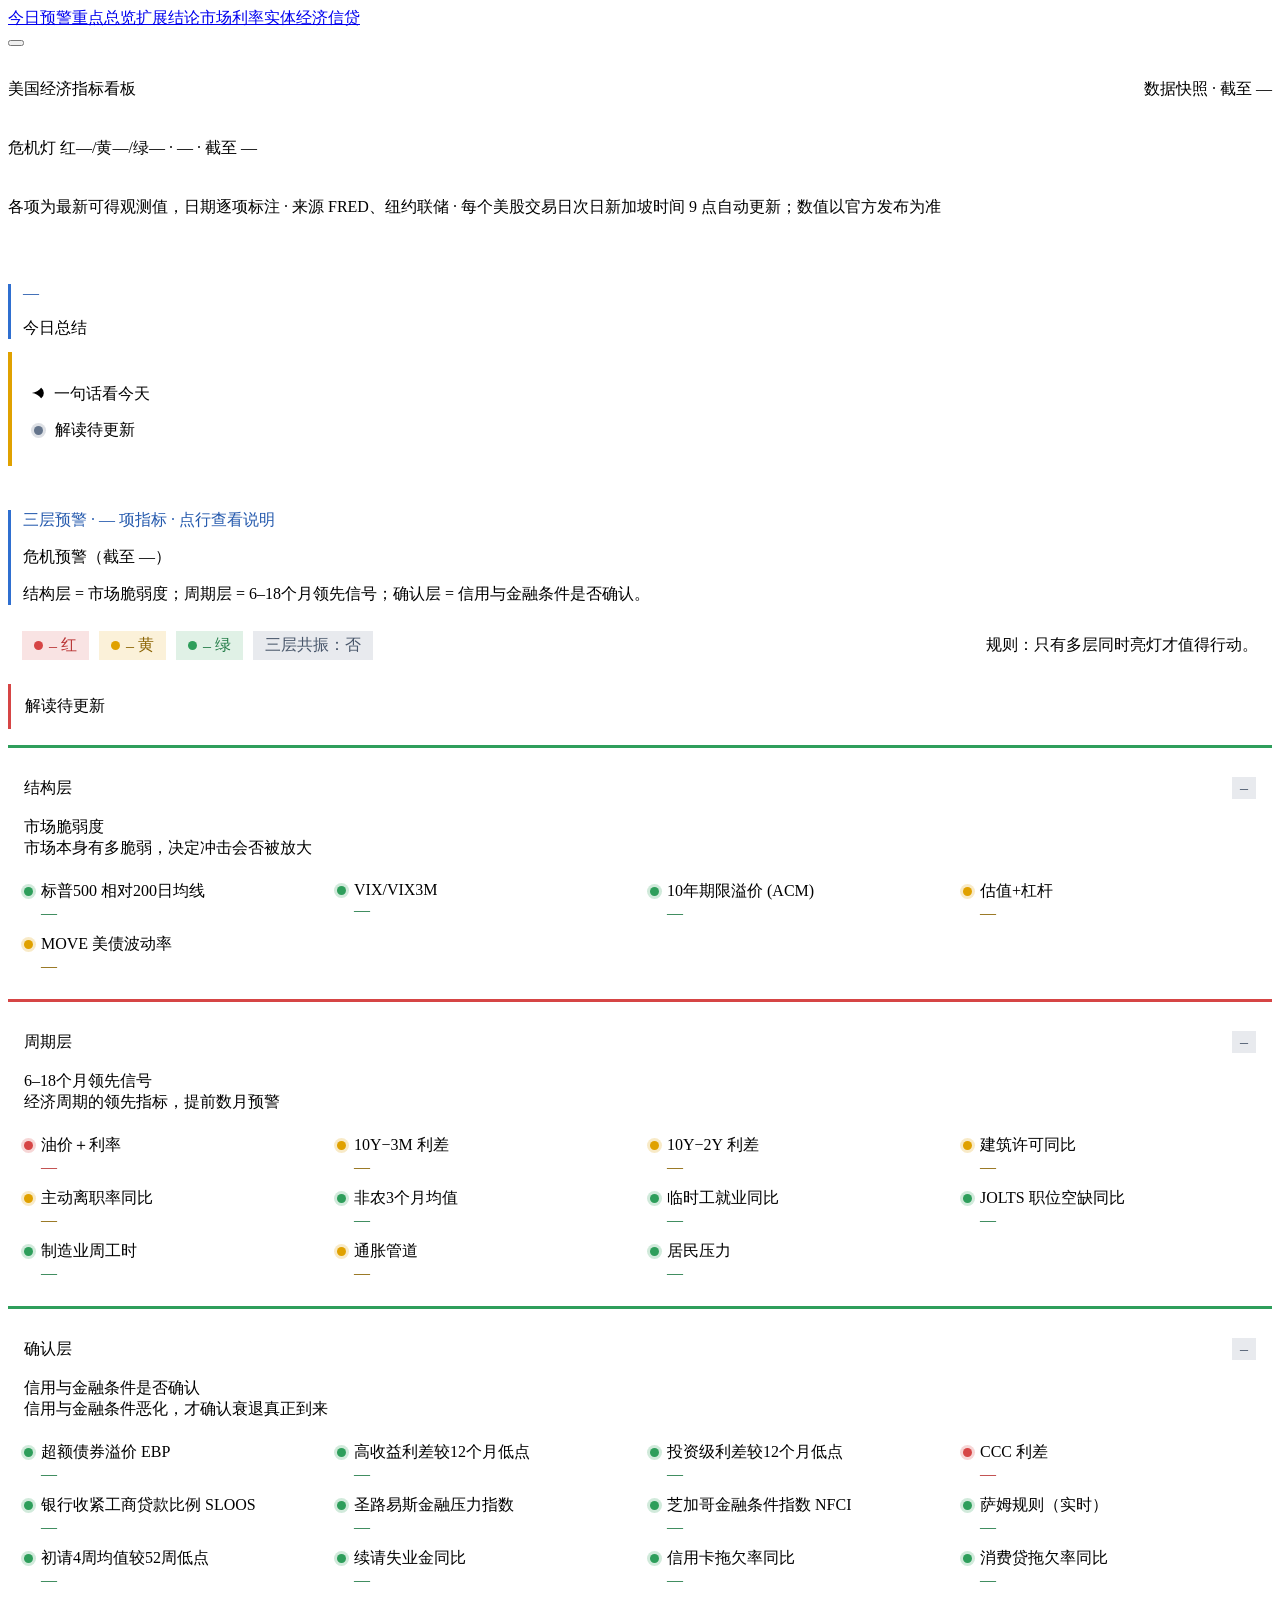
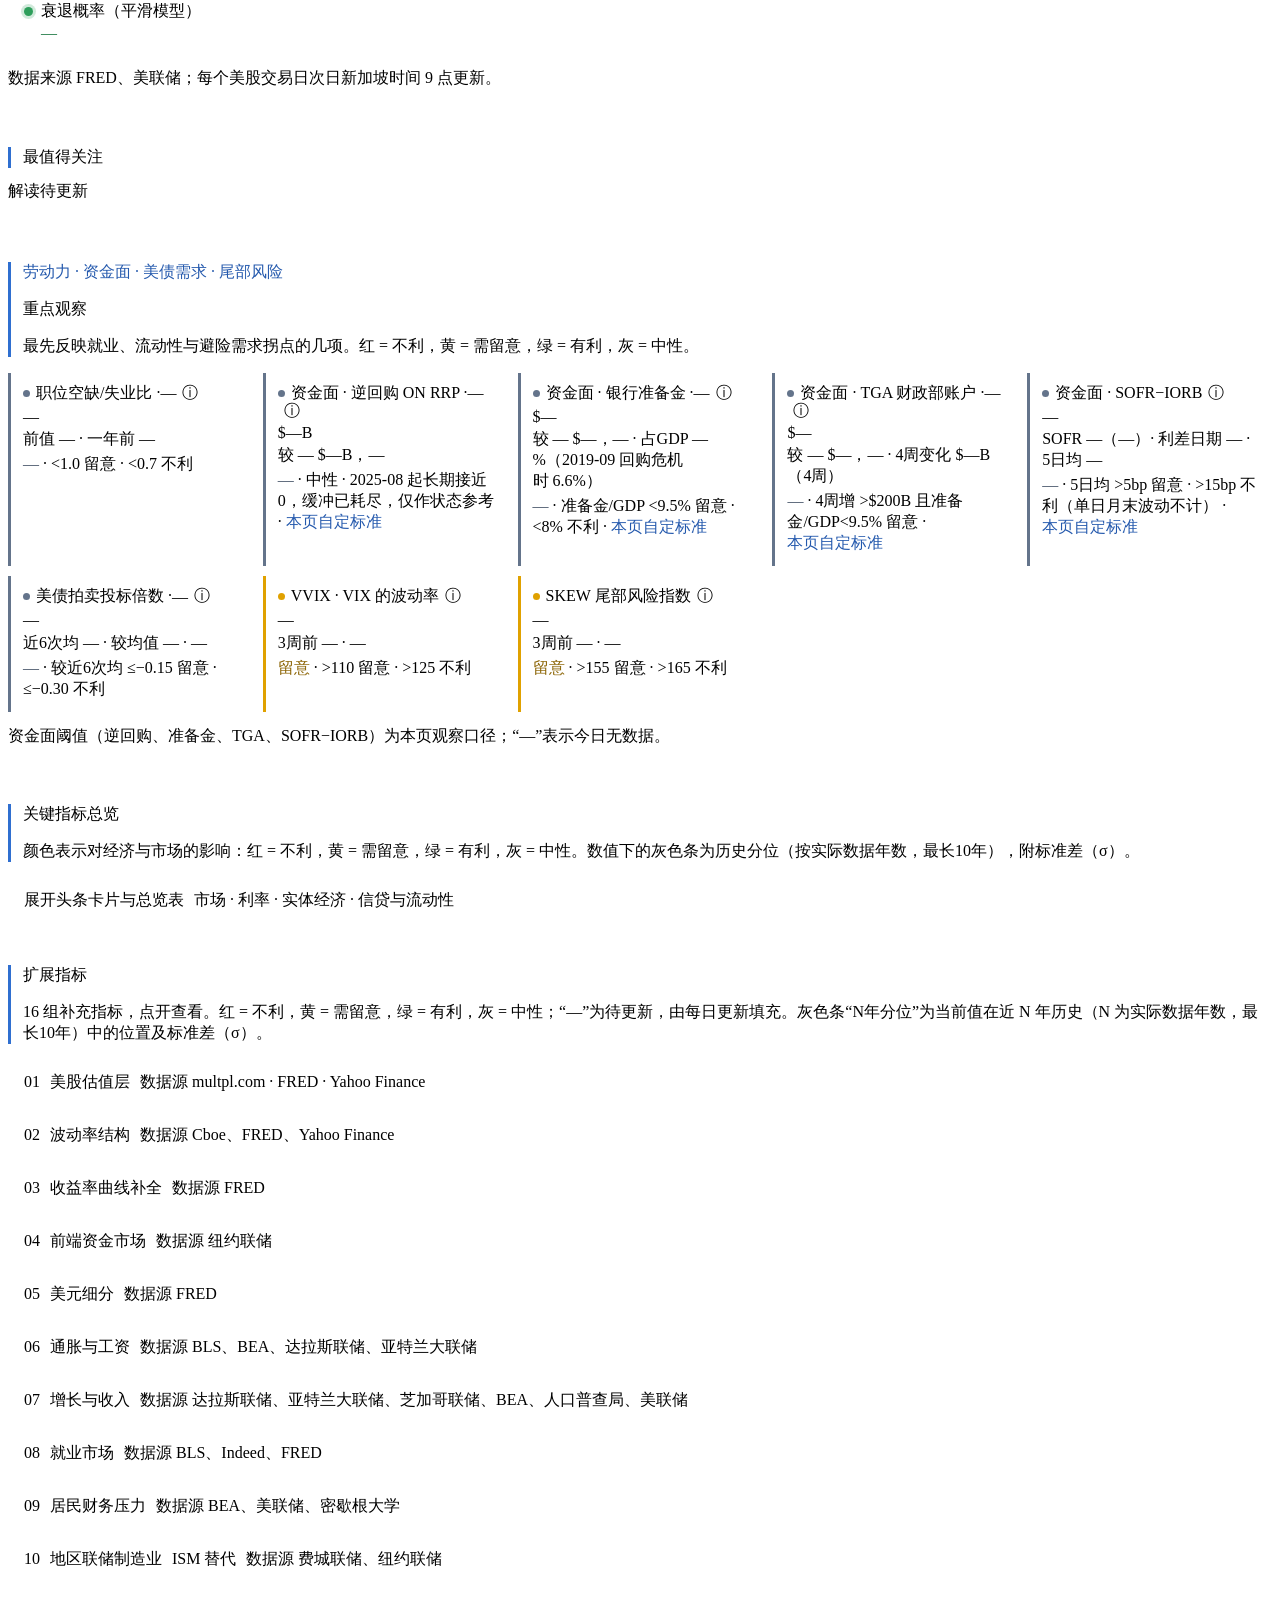
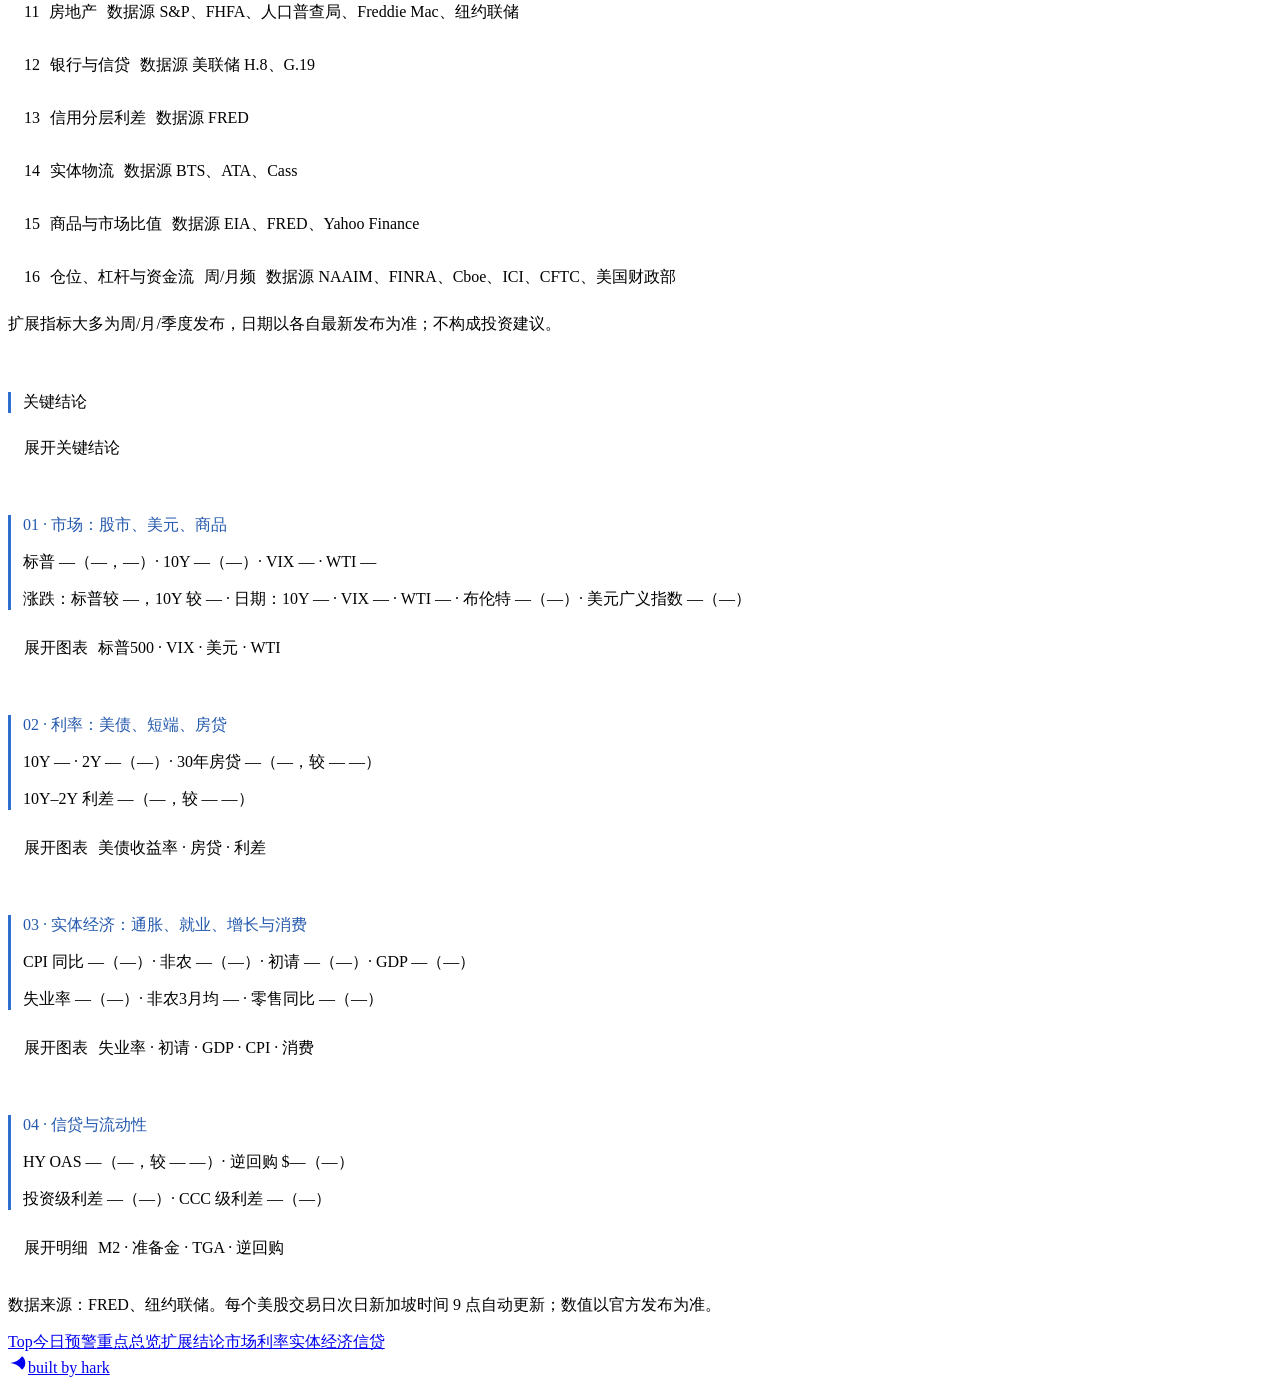
==== index.html @ 4f8a6e64 "publish dashboard" ====
<!doctype html>
<html lang="zh-Hans">
  <head>
    <meta charset="utf-8" />
    <meta name="viewport" content="width=device-width, initial-scale=1" />
    <title>美国经济指标看板</title>
    <link rel="preconnect" href="https://fonts.googleapis.com" />
    <link rel="preconnect" href="https://fonts.gstatic.com" crossorigin />
    <link
      rel="stylesheet"
      href="https://fonts.googleapis.com/css2?family=Geist:wght@400;500;600&family=Geist+Mono:wght@400&display=swap"
    />
    <link rel="stylesheet" href="hark.css" />
    <link rel="stylesheet" href="hark-charts.css" />
    <link rel="preconnect" href="https://cdn.jsdelivr.net" crossorigin />
    <style>
      /* Dense monitor layout: tighter rhythm for this page only */
      .x-dense { gap: 8px; }
      .x-dense .section { padding-block: 20px 8px; scroll-margin-top: calc(env(safe-area-inset-top, 0px) + 80px); }
      .x-dense .section > * + * { margin-top: 14px; }
      .x-dense .section > .head + * { margin-top: 0; }
      .x-dense .head { margin-bottom: 12px; gap: 4px 24px; }
      .x-dense .head h2 { font: var(--type-heading); }
      .x-dense .head__sub { font-size: var(--size-small); }
      .x-dense th, .x-dense td { padding: 7px 10px; }
      .x-dense th:first-child, .x-dense td:first-child { padding-left: 0; }
      .x-dense th:last-child, .x-dense td:last-child { padding-right: 0; }
      .x-dense thead th { padding-top: 0; padding-bottom: 6px; }
      .x-dense .chart { margin-bottom: 0; padding: 12px 14px 8px; border-radius: var(--r-s); }
      .x-dense .chart__cap { margin-bottom: 6px; }
      .x-dense .breakdown .row { padding-block: 8px; }

      .x-titlebar { display: grid; grid-template-columns: minmax(0, 1fr) auto; gap: 6px 24px; align-items: baseline; padding: 16px 0 14px; border-bottom: 1px solid var(--stroke-primary); }
      .x-titlebar h1 { font: var(--type-title); }
      .x-titlebar__asof { font: var(--type-tag); color: var(--text-secondary); white-space: nowrap; font-variant-numeric: tabular-nums; }
      .x-titlebar__sum { grid-column: 1 / -1; font: var(--type-small); color: var(--text-primary); }
      .x-titlebar__meta { grid-column: 1 / -1; font: var(--type-caption); color: var(--text-secondary); }
      @media (max-width: 600px) { .x-titlebar { grid-template-columns: 1fr; } }

      tr.x-group > th { padding-top: 14px; font: var(--type-tag); color: var(--text-secondary); border-bottom-color: var(--stroke-primary); }
      /* Semantic status colors: fill for dots/bars/lines, ink for text (AA contrast) */
      :root {
        --x-red: light-dark(#d64545, #ef5b5b);
        --x-red-ink: light-dark(#b93434, #ff8f8f);
        --x-amber: light-dark(#e0a100, #f0b429);
        --x-amber-ink: light-dark(#8a6200, #f5c95a);
        --x-green: light-dark(#2e9e5b, #3dbe72);
        --x-green-ink: light-dark(#1f7a45, #6bd696);
        --x-slate: light-dark(#64748b, #94a3b8);
        --x-slate-ink: light-dark(#475569, #b4bfcd);
        --x-blue: light-dark(#2f6fd0, #6e9ff0);
        --x-blue-ink: light-dark(#2459ad, #8fb5f5);
      }
      .x-r { --c: var(--x-red); --ci: var(--x-red-ink); }
      .x-a { --c: var(--x-amber); --ci: var(--x-amber-ink); }
      .x-g { --c: var(--x-green); --ci: var(--x-green-ink); }
      .x-n { --c: var(--x-slate); --ci: var(--x-slate-ink); }
      .x-b { --c: var(--x-blue); --ci: var(--x-blue-ink); }

      .x-dot { display: inline-block; flex: none; width: 9px; height: 9px; border-radius: 50%; background: var(--c); box-shadow: 0 0 0 3px color-mix(in srgb, var(--c) 22%, transparent); vertical-align: 0.1em; margin-right: 9px; }
      .x-arr { font-size: var(--size-caption); color: var(--ci); }
      td.x-chg { color: var(--ci); }
      .x-chip { display: inline-flex; align-items: center; gap: 4px; justify-self: start; padding: 2px 8px; border-radius: var(--r-pill); font: var(--type-caption); font-weight: var(--weight-medium); font-variant-numeric: tabular-nums; color: var(--ci); background: color-mix(in srgb, var(--c) 15%, transparent); white-space: nowrap; }

      /* Section markers */
      .x-dense .section > .head { border-left: 3px solid var(--x-blue); padding-left: 12px; }
      .x-dense .head__eyebrow { color: var(--x-blue-ink); font-weight: var(--weight-medium); }

      /* Headline tiles + 重点观察 cards */
      .x-tiles { display: grid; grid-template-columns: repeat(auto-fill, minmax(min(100%, 168px), 1fr)); gap: 8px; padding-top: 6px; }
      .x-focus { grid-template-columns: repeat(auto-fill, minmax(min(100%, 228px), 1fr)); gap: 10px; padding-top: 0; }
      .x-tile { display: grid; align-content: start; gap: 4px; padding: 10px 12px 12px; border-radius: var(--r-s); border-left: 3px solid var(--c); background: color-mix(in srgb, var(--c) 9%, var(--fill-primary-on)); }
      .x-tile__label { display: flex; flex-wrap: wrap; align-items: center; font: var(--type-tag); color: var(--text-secondary); }
      .x-tile__label .x-tip { flex-basis: 100%; }
      .x-tile__st { font: var(--type-caption); color: var(--text-secondary); }
      .x-tile__st [data-lbl] { color: var(--ci); font-weight: var(--weight-bold); }
      .x-tile__label .x-dot { width: 7px; height: 7px; margin-right: 6px; box-shadow: none; }
      .x-tile__fig { font: var(--type-figure); font-weight: var(--weight-bold); font-variant-numeric: tabular-nums; color: var(--text-primary); line-height: 1.1; }

      /* Severity cards */
      .cards > div.x-sev { border-left: 4px solid var(--c); background: color-mix(in srgb, var(--c) 8%, var(--fill-tertiary)); }
      .x-sev .quote { font: var(--type-figure); font-weight: var(--weight-bold); color: var(--ci); font-variant-numeric: tabular-nums; }
      .x-sev .quote .pill { vertical-align: middle; }
      .x-sev h3 { display: flex; align-items: center; }

      /* Crisis warning */
      .x-strip { display: flex; flex-wrap: wrap; align-items: center; gap: 8px 10px; padding: 10px 14px; border-radius: var(--r-s); background: var(--fill-tertiary); font: var(--type-label); font-variant-numeric: tabular-nums; }
      .x-strip .x-chip { font: var(--type-label); font-weight: var(--weight-bold); padding: 4px 12px; }
      .x-strip .x-chip .x-dot { margin-right: 2px; box-shadow: none; }
      .x-strip__rule { margin-left: auto; color: var(--text-secondary); font: var(--type-small); }
      .x-reading { padding: 12px 14px; border-left: 3px solid var(--x-red); background: color-mix(in srgb, var(--x-red) 7%, var(--fill-primary-on)); border-radius: 0 var(--r-s) var(--r-s) 0; font: var(--type-body); }
      /* Layers stack full width; lights inside each layer flow in an auto-fill grid */
      .x-layers { display: grid; grid-template-columns: minmax(0, 1fr); gap: 12px; align-items: start; }
      .x-layers .x-ind { display: grid; grid-template-columns: repeat(auto-fill, minmax(min(100%, 240px), 1fr)); column-gap: 20px; align-items: start; }
      /* Grey tag: analysis text written for an older snapshot */
      .x-sum li > .x-dot { margin: 0 2px 0 4px; }
      .x-atag { margin-top: 6px; }
      .x-atag[hidden] { display: none; }
      .x-atag .x-chip { font-weight: var(--weight-regular); }
      /* A section head whose content is one fold toggles that fold */
      .x-foldhead { cursor: pointer; }
      .x-layer { padding: 14px 16px 6px; border-radius: var(--r-m); background: var(--fill-tertiary); border-top: 3px solid var(--c); }
      .x-layer__head { display: flex; flex-wrap: wrap; align-items: baseline; justify-content: space-between; gap: 4px 10px; }
      .x-layer__head h3 { font: var(--type-heading); }
      .x-layer__desc { margin-top: 2px; font: var(--type-small); color: var(--text-secondary); }
      .x-ind { list-style: none; margin: 10px 0 0; padding: 0; }
      /* Compact light rows: tap a row (or ⓘ) to show its explanation and rule */
      /* Two rows: dot + full name (+ ⓘ) on row 1, the value on row 2; never squeezes the name */
      .x-ind li { display: grid; grid-template-columns: auto minmax(0, 1fr) auto; gap: 2px 8px; padding: 6px 0; border-top: 1px solid var(--stroke-secondary); align-items: center; cursor: pointer; }
      .x-ind .x-dot { margin-right: 0; grid-row: 1; grid-column: 1; }
      .x-ind__name { grid-row: 1; grid-column: 2; min-width: 0; white-space: nowrap; overflow: hidden; text-overflow: ellipsis; font: var(--type-small); font-weight: var(--weight-medium); }
      .x-ind .x-info { grid-row: 1; grid-column: 3; }
      .x-ind__val { grid-row: 2; grid-column: 2 / -1; min-width: 0; max-width: none; text-align: left; word-break: normal; overflow-wrap: anywhere; font: var(--type-small); font-weight: var(--weight-bold); color: var(--ci); font-variant-numeric: tabular-nums; }
      .x-ind__rule { display: none; grid-column: 2 / -1; font: var(--type-caption); color: var(--text-secondary); }
      .x-ind li.is-open .x-note, .x-ind li.is-open .x-ind__rule { display: block; }
      .x-ind__meta { grid-column: 2 / -1; display: flex; flex-wrap: wrap; align-items: center; gap: 2px 8px; font: var(--type-caption); color: var(--text-secondary); font-variant-numeric: tabular-nums; }
      .x-ind__meta:empty { display: none; }
      .x-chip.x-near { --c: var(--x-amber); --ci: var(--x-amber-ink); background: none; box-shadow: inset 0 0 0 1px var(--c); padding: 0 7px; }
      .x-near-d { color: var(--x-amber-ink); font-weight: var(--weight-medium); }
      .x-bt { color: var(--text-secondary); }
      .x-chip.x-bt-un { padding: 0 7px; cursor: help; }
      .x-bt-why { display: none; flex-basis: 100%; color: var(--text-secondary); }
      .x-ind li.is-open .x-bt-why { display: block; }
      @media (max-width: 420px) { .x-ind li:not(.is-open) .x-bt { display: none; } }
      .x-stale { margin: 0 0 12px; padding: 10px 14px; border-radius: var(--r-s); border: 1px solid var(--x-amber); background: color-mix(in srgb, var(--x-amber) 18%, var(--fill-primary-on)); color: var(--text-primary); font: var(--type-small); font-weight: var(--weight-medium); }
      .x-std { color: var(--x-blue-ink); font-weight: var(--weight-medium); white-space: nowrap; }

      .x-points { list-style: none; display: grid; grid-template-columns: repeat(auto-fit, minmax(min(100%, 200px), 1fr)); border-top: 1px solid var(--stroke-secondary); }
      .x-points li { padding: 10px 14px 10px 0; border-bottom: 1px solid var(--stroke-secondary); font: var(--type-small); }
      .x-points b { display: block; font: var(--type-tag); color: var(--text-secondary); margin-bottom: 2px; }

      .x-grid { display: grid; grid-template-columns: repeat(auto-fill, minmax(min(100%, 300px), 1fr)); gap: 12px; align-items: stretch; }
      .x-grid > .breakdown { padding: 4px 0; }
      .x-spark { position: relative; height: 150px; }

      /* Plain-language notes: what it is / why it matters */
      .x-note { display: block; margin-top: 2px; font: var(--type-caption); color: var(--text-secondary); text-wrap: pretty; }
      .x-tile .x-note { margin-top: 0; }
      .x-sev h3 + .x-note { margin: -6px 0 10px; }
      .x-ind .x-note { display: none; grid-column: 2 / -1; margin-top: 0; }
      .x-layer__desc .x-note { margin-top: 0; }
      .breakdown dt .x-note { margin-top: 2px; }

      /* ⓘ toggle for the dense overview table; opens on tap or click */
      .x-info { position: relative; display: inline-grid; place-items: center; width: 24px; height: 24px; margin: -4px 0 -4px 2px; padding: 0; border: 0; border-radius: 50%; background: none; color: var(--text-secondary); font: var(--weight-medium) var(--size-meta)/1 var(--sans); cursor: pointer; vertical-align: middle; }
      .x-info::after { content: ""; position: absolute; inset: -10px; }
      .x-info:hover, .x-info[aria-expanded="true"] { color: var(--text-primary); background: var(--fill-tertiary); }
      .x-tip { display: none; max-width: 32ch; margin-top: 4px; padding: 6px 10px; border-radius: var(--r-s); background: var(--fill-tertiary); font: var(--type-caption); font-weight: var(--weight-regular); color: var(--text-primary); white-space: normal; }
      .x-info[aria-expanded="true"] + .x-tip { display: block; }

      /* 今日总结 card */
      .x-sum { padding: 16px 18px; border-radius: var(--r-m); border: 1px solid var(--stroke-secondary); border-left: 4px solid var(--x-amber); background: color-mix(in srgb, var(--x-amber) 7%, var(--fill-tertiary)); }
      .x-sum__head { display: flex; align-items: center; gap: 8px; font: var(--type-label); color: var(--text-secondary); margin-bottom: 6px; }
      .x-sum ul { list-style: none; margin: 0; padding: 0; }
      .x-sum li { display: grid; grid-template-columns: auto minmax(0, 1fr); gap: 10px; align-items: baseline; padding: 9px 0; border-top: 1px solid var(--stroke-secondary); font: var(--type-body); }
      .x-sum li:first-child { border-top: 0; }
      .x-sum li > .x-chip { padding: 2px 6px; }
      .x-sum li strong { font-weight: var(--weight-bold); }
      .x-v { font-weight: var(--weight-bold); color: var(--ci); font-variant-numeric: tabular-nums; white-space: nowrap; }
      /* Classes allowed in DASH.analysis summary html */
      .x-sum .red, .x-sum .amber, .x-sum .green { font-weight: var(--weight-bold); font-variant-numeric: tabular-nums; }
      .x-sum .red { color: var(--x-red-ink); }
      .x-sum .amber { color: var(--x-amber-ink); }
      .x-sum .green { color: var(--x-green-ink); }
      .x-sum .fineprint { margin-top: 8px; }

      /* 扩展指标: collapsible group cards */
      .x-folds { display: grid; gap: 8px; }
      .x-fold { border-radius: var(--r-m); background: var(--fill-tertiary); }
      .x-fold > summary { position: relative; display: flex; flex-wrap: wrap; align-items: baseline; gap: 2px 10px; min-height: var(--tap); padding: 12px 48px 12px 16px; cursor: pointer; list-style: none; font: var(--type-label); font-weight: var(--weight-bold); border-radius: var(--r-m); }
      .x-fold > summary::-webkit-details-marker { display: none; }
      .x-fold > summary::after { content: ""; position: absolute; right: 20px; top: 50%; width: 8px; height: 8px; border-right: 1.5px solid var(--text-secondary); border-bottom: 1.5px solid var(--text-secondary); transform: translateY(-70%) rotate(45deg); transition: transform var(--dur-quick) var(--ease-out); }
      .x-fold[open] > summary::after { transform: translateY(-25%) rotate(-135deg); }
      .x-fold > summary:focus-visible { outline: 2px solid var(--text-primary); outline-offset: 2px; }
      .x-fold__num { color: var(--text-secondary); font-weight: var(--weight-medium); font-variant-numeric: tabular-nums; }
      .x-fold__src { font: var(--type-caption); color: var(--text-secondary); }
      .x-fold__body { padding: 0 16px 10px; }
      .x-fold .table-wrap { margin: 0; }

      /* 10-year percentile: neutral grey bar (0–100) with a marker, under the value */
      .x-pctl { display: flex; align-items: center; gap: 6px; margin-top: 3px; font: var(--type-caption); font-weight: var(--weight-regular); color: var(--text-secondary); white-space: nowrap; font-variant-numeric: tabular-nums; }
      .x-pctl__bar { position: relative; flex: none; width: 56px; height: 4px; border-radius: var(--r-pill); background: color-mix(in srgb, var(--text-secondary) 20%, transparent); }
      .x-pctl__bar b { position: absolute; inset: 0 auto 0 0; border-radius: inherit; background: color-mix(in srgb, var(--text-secondary) 50%, transparent); }
      .x-pctl__bar i { position: absolute; top: -3px; width: 2px; height: 10px; margin-left: -1px; border-radius: 1px; background: var(--text-primary); }
      @media (max-width: 599px) { .table-wrap tbody td[data-label] > .x-pctl { grid-column: 1 / -1; margin-top: 0; } }
      /* Freshness chip from fred.*.fresh */
      .x-fresh { margin-left: 6px; vertical-align: middle; }

      /* Mobile */
      @media (max-width: 420px) {
        .x-fold > summary { padding-left: 14px; }
        .x-fold__body { padding: 0 14px 10px; }
        .x-fold__src { font-size: var(--size-meta); }
        html, body { overflow-x: clip; }
        .x-tiles { grid-template-columns: repeat(2, minmax(0, 1fr)); }
        .x-tile { padding: 10px; }
        .x-tile__fig { font-size: 22px; }
        .x-tile__label { align-items: flex-start; }
        .x-tile__label .x-dot { margin-top: 0.45em; }
        .x-layers, .x-layers .x-ind, .x-grid, .x-points { grid-template-columns: minmax(0, 1fr); }
        .x-layer { padding: 14px 14px 6px; }
        .x-focus { grid-template-columns: minmax(0, 1fr); }
        .x-spark { height: 190px; }
        .x-sum { padding: 14px; }
        .x-strip__rule { margin-left: 0; flex-basis: 100%; }
        .x-note, .x-tip, .x-tile__label, .x-chip, .x-ind__rule, .x-titlebar__asof, .x-titlebar__meta, .x-points b,
        .x-dense .chart__cap, .x-dense .fineprint, .x-dense small,
        .x-dense .table-wrap tbody td[data-label]::before { font-size: var(--size-meta); }
        .x-info { width: var(--tap); height: var(--tap); margin: -12px -10px -12px -6px; font-size: var(--size-body); }
        .x-info::after { content: none; }
        .x-dense .table-wrap tbody tr.x-group > th { padding-top: 16px; }
      }
    </style>
  </head>
  <body>
    <div class="page" id="top">
      <header class="nav glass" data-auto></header>
      <main class="main x-dense">
        <p class="x-stale" id="x-stale" role="status" hidden></p>
        <div class="x-titlebar">
          <h1>美国经济指标看板</h1>
          <p class="x-titlebar__asof">数据快照 · 截至 <span data-k="asof_sgt" data-fmt="date">2026-10-26</span></p>
          <p class="x-titlebar__sum" id="x-tsum">—</p>
          <p class="x-titlebar__meta">各项为最新可得观测值，日期逐项标注 · 来源 FRED、纽约联储 · 每个美股交易日次日新加坡时间 9 点自动更新；数值以官方发布为准</p>
        </div>

        <section class="section" id="today" data-nav="今日">
          <div class="head">
            <p class="head__eyebrow"><span data-k="asof_sgt" data-fmt="date">2026-10-26</span></p>
            <h2>今日总结</h2>
            <p class="x-atag" data-atag hidden><span class="x-chip x-n"></span></p>
          </div>
          <div class="x-sum" role="group" aria-label="今日总结">
            <p class="x-sum__head"><span class="hark-mark" data-size="16"></span> 一句话看今天</p>
            <ul id="x-sum-list"></ul>
            <p class="fineprint" id="x-upcoming" hidden></p>
            <p class="fineprint" id="x-errnote" hidden>部分数据沿用上次值</p>
          </div>
        </section>

        <section class="section" id="warning" data-nav="预警">
          <div class="head">
            <p class="head__eyebrow">三层预警 · <span data-ccount>—</span> 项指标 · 点行查看说明</p>
            <h2>危机预警（截至 <span data-cdate>—</span>）</h2>
            <p class="head__sub">结构层 = 市场脆弱度；周期层 = 6–18个月领先信号；确认层 = 信用与金融条件是否确认。</p>
          </div>
          <div class="x-strip" role="group" aria-label="信号汇总">
            <span class="x-chip x-r"><i class="x-dot"></i><span data-cc="红">–</span> 红</span>
            <span class="x-chip x-a"><i class="x-dot"></i><span data-cc="黄">–</span> 黄</span>
            <span class="x-chip x-g"><i class="x-dot"></i><span data-cc="绿">–</span> 绿</span>
            <span class="x-chip x-n" data-reso>三层共振：否</span>
            <span class="x-strip__rule">规则：只有多层同时亮灯才值得行动。</span>
          </div>
          <p class="x-reading" id="x-crisis-note"></p>
          <div class="x-layers">
            <div class="x-layer x-g">
              <div class="x-layer__head"><h3>结构层</h3><span class="x-chip x-n">–</span></div>
              <p class="x-layer__desc">市场脆弱度<span class="x-note">市场本身有多脆弱，决定冲击会否被放大</span></p>
              <ul class="x-ind">
                <li class="x-g"><i class="x-dot" role="img" aria-label="绿"></i><span class="x-ind__name" data-cid="SP500_vs_200DMA">标普500 相对200日均线</span><span class="x-ind__val">+6.49%</span><span class="x-note">长期趋势线，跌破常被视为转熊信号</span><span class="x-ind__rule">低于均线5%以上=红，−5%至+3%=黄</span></li>
                <li class="x-g"><i class="x-dot" role="img" aria-label="绿"></i><span class="x-ind__name" data-cid="VIX/VXV">VIX/VIX3M</span><span class="x-ind__val">0.891</span><span class="x-note">近月恐慌高于远月(&gt;1)说明市场急性紧张</span><span class="x-ind__rule">&gt;1.0=红，0.95–1.0=黄</span></li>
                <li class="x-g"><i class="x-dot" role="img" aria-label="绿"></i><span class="x-ind__name" data-cid="THREEFYTP10">10年期限溢价 (ACM)</span><span class="x-ind__val">0.99%</span><span class="x-note">投资者持有长债要求的额外补偿</span><span class="x-ind__rule">&gt;1.0% 或3个月升&gt;50bp=黄</span></li>
                <li class="x-a"><i class="x-dot" role="img" aria-label="黄"></i><span class="x-ind__name" data-cid="VALUATION_LEVERAGE">估值+杠杆</span><span class="x-ind__val">—</span><span class="x-note">高估值叠加创纪录杠杆，一旦回撤易引发去杠杆</span><span class="x-ind__rule"></span></li>
                <li class="x-a"><i class="x-dot" role="img" aria-label="黄"></i><span class="x-ind__name" data-cid="MOVE">MOVE 美债波动率</span><span class="x-ind__val">—</span><span class="x-note">美债期权隐含波动率，&gt;100 债市波动偏高，&gt;120 压力</span><span class="x-ind__rule"></span></li>
              </ul>
            </div>
            <div class="x-layer x-r">
              <div class="x-layer__head"><h3>周期层</h3><span class="x-chip x-n">–</span></div>
              <p class="x-layer__desc">6–18个月领先信号<span class="x-note">经济周期的领先指标，提前数月预警</span></p>
              <ul class="x-ind">
                <li class="x-r"><i class="x-dot" role="img" aria-label="红"></i><span class="x-ind__name" data-cid="WTI_10Y">油价＋利率</span><span class="x-ind__val">WTI $107.89（同比 +73%）· 10Y 5.13%</span><span class="x-note">高油价叠加高利率，双重挤压增长</span><span class="x-ind__rule">油价&gt;$100或10Y&gt;5%=黄；两者同时且WTI同比&gt;+50%=红</span></li>
                <li class="x-a"><i class="x-dot" role="img" aria-label="黄"></i><span class="x-ind__name" data-cid="T10Y3M">10Y−3M 利差</span><span class="x-ind__val">0.74%</span><span class="x-note">长短端利差，倒挂(&lt;0)历来领先衰退 6–18 个月</span><span class="x-ind__rule">&lt;0=红；2025-09 倒挂解除后24个月内=黄</span></li>
                <li class="x-a"><i class="x-dot" role="img" aria-label="黄"></i><span class="x-ind__name" data-cid="T10Y2Y">10Y−2Y 利差</span><span class="x-ind__val">0.31%</span><span class="x-note">另一常用曲线利差，倒挂常被视为衰退前兆</span><span class="x-ind__rule">&lt;0=红，0–0.5%=黄</span></li>
                <li class="x-a"><i class="x-dot" role="img" aria-label="黄"></i><span class="x-ind__name" data-cid="PERMIT_yoy%">建筑许可同比</span><span class="x-ind__val">−3.05%</span><span class="x-note">未来开工的先行指标，楼市往往最先转向</span><span class="x-ind__rule">&lt;−15%=红，&lt;−5%=黄</span></li>
                <li class="x-a"><i class="x-dot" role="img" aria-label="黄"></i><span class="x-ind__name" data-cid="JTSQUR_yoy_pp">主动离职率同比</span><span class="x-ind__val">−0.1pp</span><span class="x-note">员工主动辞职比例，下降=对找新工作没信心</span><span class="x-ind__rule">降≥0.2pp=红，下降=黄</span></li>
                <li class="x-g"><i class="x-dot" role="img" aria-label="绿"></i><span class="x-ind__name" data-cid="NFP_3mavg_k">非农3个月均值</span><span class="x-ind__val">+5.07万</span><span class="x-note">平滑后的每月新增就业，看就业趋势</span><span class="x-ind__rule">&lt;0=红，&lt;5万=黄</span></li>
                <li class="x-g"><i class="x-dot" role="img" aria-label="绿"></i><span class="x-ind__name" data-cid="TEMPHELPS_yoy%">临时工就业同比</span><span class="x-ind__val">+0.61%</span><span class="x-note">企业最先削减临时工，领先整体就业</span><span class="x-ind__rule">&lt;−3%=红，&lt;0=黄</span></li>
                <li class="x-g"><i class="x-dot" role="img" aria-label="绿"></i><span class="x-ind__name" data-cid="JTSJOL_yoy%">JOLTS 职位空缺同比</span><span class="x-ind__val">+2.31%</span><span class="x-note">企业招聘需求，减少说明用工降温</span><span class="x-ind__rule">&lt;−10%=红，&lt;0=黄</span></li>
                <li class="x-g"><i class="x-dot" role="img" aria-label="绿"></i><span class="x-ind__name" data-cid="AWHMAN">制造业周工时</span><span class="x-ind__val">42.0 小时</span><span class="x-note">企业裁员前通常先缩短工时</span><span class="x-ind__rule">&lt;41.0=红，&lt;41.5=黄</span></li>
                <li class="x-a"><i class="x-dot" role="img" aria-label="黄"></i><span class="x-ind__name" data-cid="INFLATION_PIPE">通胀管道</span><span class="x-ind__val">—</span><span class="x-note">上游PPI与通胀预期同时走高，若核心CPI跟上则通胀再起</span><span class="x-ind__rule"></span></li>
                <li class="x-g"><i class="x-dot" role="img" aria-label="绿"></i><span class="x-ind__name" data-cid="HOUSEHOLD_STRESS">居民压力</span><span class="x-ind__val">—</span><span class="x-note">储蓄垫薄、信心低迷，若小银行信用卡拖欠上升说明中低收入家庭承压</span><span class="x-ind__rule"></span></li>
              </ul>
            </div>
            <div class="x-layer x-g">
              <div class="x-layer__head"><h3>确认层</h3><span class="x-chip x-n">–</span></div>
              <p class="x-layer__desc">信用与金融条件是否确认<span class="x-note">信用与金融条件恶化，才确认衰退真正到来</span></p>
              <ul class="x-ind">
                <li class="x-g"><i class="x-dot" role="img" aria-label="绿"></i><span class="x-ind__name" data-cid="EBP">超额债券溢价 EBP</span><span class="x-ind__val">−0.39（2026-09）</span><span class="x-note">剔除违约风险后的信用溢价，反映投资者恐慌程度</span><span class="x-ind__rule">&gt;0.5=红，&gt;0=黄</span></li>
                <li class="x-g"><i class="x-dot" role="img" aria-label="绿"></i><span class="x-ind__name" data-cid="BAMLH0A0HYM2_vs_12mLow_bp">高收益利差较12个月低点</span><span class="x-ind__val">+67bp</span><span class="x-note">垃圾债利差从低点走阔的幅度，衡量信用恶化</span><span class="x-ind__rule">+150bp=红，+100bp=黄</span></li>
                <li class="x-g"><i class="x-dot" role="img" aria-label="绿"></i><span class="x-ind__name" data-cid="BAMLC0A0CM_vs_12mLow_bp">投资级利差较12个月低点</span><span class="x-ind__val">+15bp</span><span class="x-note">优质公司债利差走阔幅度，看企业融资压力</span><span class="x-ind__rule">+75bp=红，+50bp=黄</span></li>
                <li class="x-r"><i class="x-dot" role="img" aria-label="红"></i><span class="x-ind__name" data-cid="BAMLH0A3HYC_vs_12mLow_bp">CCC 利差</span><span class="x-ind__val">—</span><span class="x-note">最低评级垃圾债利差，最先反映违约风险上升</span><span class="x-ind__rule"></span></li>
                <li class="x-g"><i class="x-dot" role="img" aria-label="绿"></i><span class="x-ind__name" data-cid="DRTSCILM">银行收紧工商贷款比例 SLOOS</span><span class="x-ind__val">0.0</span><span class="x-note">收紧放贷标准的银行占比，信贷收缩先兆</span><span class="x-ind__rule">&gt;30=红，&gt;10=黄</span></li>
                <li class="x-g"><i class="x-dot" role="img" aria-label="绿"></i><span class="x-ind__name" data-cid="STLFSI4">圣路易斯金融压力指数</span><span class="x-ind__val">−0.63</span><span class="x-note">综合多个市场的压力，&gt;0 表示高于常态</span><span class="x-ind__rule">&gt;1=红，&gt;0=黄</span></li>
                <li class="x-g"><i class="x-dot" role="img" aria-label="绿"></i><span class="x-ind__name" data-cid="NFCI">芝加哥金融条件指数 NFCI</span><span class="x-ind__val">−0.50</span><span class="x-note">金融条件松紧，数值越高融资越难</span><span class="x-ind__rule">&gt;0=红，&gt;−0.3=黄</span></li>
                <li class="x-g"><i class="x-dot" role="img" aria-label="绿"></i><span class="x-ind__name" data-cid="SAHMREALTIME">萨姆规则（实时）</span><span class="x-ind__val">0.00</span><span class="x-note">失业率3月均值较前12月低点升≥0.5pp 即衰退信号</span><span class="x-ind__rule">≥0.5=红，≥0.3=黄</span></li>
                <li class="x-g"><i class="x-dot" role="img" aria-label="绿"></i><span class="x-ind__name" data-cid="ICSA_4wk_vs_52wLow%">初请4周均值较52周低点</span><span class="x-ind__val">+0%</span><span class="x-note">首次申领失业金上升，是裁员加速的早期信号</span><span class="x-ind__rule">+20%=红，+10%=黄</span></li>
                <li class="x-g"><i class="x-dot" role="img" aria-label="绿"></i><span class="x-ind__name" data-cid="CCSA_yoy%">续请失业金同比</span><span class="x-ind__val">−11.3%</span><span class="x-note">持续领失业金人数，上升=再就业变难</span><span class="x-ind__rule">&gt;+10%=红，&gt;+5%=黄</span></li>
                <li class="x-g"><i class="x-dot" role="img" aria-label="绿"></i><span class="x-ind__name" data-cid="DRCCLACBS_yoy_pp">信用卡拖欠率同比</span><span class="x-ind__val">−0.19pp</span><span class="x-note">家庭财务压力的直接体现</span><span class="x-ind__rule">升&gt;0.3pp=红，上升=黄</span></li>
                <li class="x-g"><i class="x-dot" role="img" aria-label="绿"></i><span class="x-ind__name" data-cid="DRCLACBS_yoy_pp">消费贷拖欠率同比</span><span class="x-ind__val">−0.13pp</span><span class="x-note">居民偿债能力变化，上升说明消费承压</span><span class="x-ind__rule">升&gt;0.3pp=红，上升=黄</span></li>
                <li class="x-g"><i class="x-dot" role="img" aria-label="绿"></i><span class="x-ind__name" data-cid="RECPROUSM156N">衰退概率（平滑模型）</span><span class="x-ind__val">0.62%</span><span class="x-note">用就业、产出等数据估算的当前衰退可能</span><span class="x-ind__rule">&gt;20%=红，&gt;10%=黄</span></li>
              </ul>
            </div>
          </div>
          <p class="fineprint">数据来源 FRED、美联储；每个美股交易日次日新加坡时间 9 点更新。</p>
        </section>

        <section class="section" id="watch">
          <div class="head"><h2>最值得关注</h2></div>
          <div class="cards" id="x-watch"></div>
        </section>

        <section class="section" id="focus" data-nav="重点">
          <div class="head">
            <p class="head__eyebrow">劳动力 · 资金面 · 美债需求 · 尾部风险</p>
            <h2>重点观察</h2>
            <p class="head__sub">最先反映就业、流动性与避险需求拐点的几项。红 = 不利，黄 = 需留意，绿 = 有利，灰 = 中性。</p>
          </div>
          <div class="x-tiles x-focus">
            <div class="x-tile x-g" data-xs="VU" data-pct="other.derived.v_u"><span class="x-tile__label"><i class="x-dot"></i>职位空缺/失业比 · <span data-k="other.derived.v_u.date" data-fmt="ym">2026-08</span><button class="x-info" type="button" aria-expanded="false" aria-label="职位空缺/失业比 说明" title="每个失业者对应的职位空缺数，&lt;0.7 劳动力市场明显转弱">ⓘ</button><span class="x-tip" role="note">每个失业者对应的职位空缺数，&lt;0.7 劳动力市场明显转弱</span></span><span class="x-tile__fig" data-k="other.derived.v_u.value" data-fmt="num2">1.01</span><span class="x-note">前值 <span data-k="other.derived.v_u.prev" data-fmt="num2">1.06</span> · 一年前 <span data-k="other.derived.v_u.yago" data-fmt="num2">0.97</span></span><span class="x-tile__st"><span data-lbl>有利</span> · &lt;1.0 留意 · &lt;0.7 不利</span></div>
            <div class="x-tile x-n" data-xs="RRP" data-pct="RRPONTSYD"><span class="x-tile__label"><i class="x-dot"></i>资金面 · 逆回购 ON RRP · <span data-k="fred.RRPONTSYD.date" data-fmt="md">10/23</span><button class="x-info" type="button" aria-expanded="false" aria-label="逆回购 说明" title="货币基金存放联储的闲钱，接近零说明流动性缓冲已耗尽">ⓘ</button><span class="x-tip" role="note">货币基金存放联储的闲钱，接近零说明流动性缓冲已耗尽</span></span><span class="x-tile__fig">$<span data-k="fred.RRPONTSYD.value" data-fmt="num2">0.20</span>B</span><span class="x-note">较 <span data-k="fred.RRPONTSYD.prev_date" data-fmt="md">10/05</span> $<span data-k="fred.RRPONTSYD.prev" data-fmt="num2">1.00</span>B，<span data-k="fred.RRPONTSYD.chg_pct" data-fmt="pctchg">−80.08%</span></span><span class="x-tile__st"><span data-lbl>缓冲已耗尽</span> · 中性 · 2025-08 起长期接近 0，缓冲已耗尽，仅作状态参考 · <span class="x-std">本页自定标准</span></span></div>
            <div class="x-tile x-a" data-xs="RESV" data-pct="WRESBAL"><span class="x-tile__label"><i class="x-dot"></i>资金面 · 银行准备金 · <span data-k="fred.WRESBAL.date" data-fmt="md">10/21</span><button class="x-info" type="button" aria-expanded="false" aria-label="银行准备金 说明" title="银行存在联储的现金，过低会引发资金紧张">ⓘ</button><span class="x-tip" role="note">银行存在联储的现金，过低会引发资金紧张</span></span><span class="x-tile__fig">$<span data-k="fred.WRESBAL.value" data-fmt="tn">2.96万亿</span></span><span class="x-note">较 <span data-k="fred.WRESBAL.prev_date" data-fmt="md">7/22</span> $<span data-k="fred.WRESBAL.prev" data-fmt="tn">3.06万亿</span>，<span data-k="fred.WRESBAL.chg_pct" data-fmt="pctchg">−3.25%</span> · 占GDP <span data-k="other.derived.reserves_gdp.value_pct" data-fmt="num1">9.1</span>%（2019-09 回购危机时 6.6%）</span><span class="x-tile__st"><span data-lbl>留意</span> · 准备金/GDP &lt;9.5% 留意 · &lt;8% 不利 · <span class="x-std">本页自定标准</span></span></div>
            <div class="x-tile x-g" data-xs="TGA" data-pct="WTREGEN"><span class="x-tile__label"><i class="x-dot"></i>资金面 · TGA 财政部账户 · <span data-k="fred.WTREGEN.date" data-fmt="md">10/21</span><button class="x-info" type="button" aria-expanded="false" aria-label="TGA 说明" title="财政部在联储的现金，升高会抽走市场流动性">ⓘ</button><span class="x-tip" role="note">财政部在联储的现金，升高会抽走市场流动性</span></span><span class="x-tile__fig">$<span data-k="fred.WTREGEN.value" data-fmt="tn">0.95万亿</span></span><span class="x-note">较 <span data-k="fred.WTREGEN.prev_date" data-fmt="md">7/22</span> $<span data-k="fred.WTREGEN.prev" data-fmt="tn">0.83万亿</span>，<span data-k="fred.WTREGEN.chg_pct" data-fmt="pctchg">+14.75%</span> · 4周变化 $<span data-k="other.derived.tga_4w.chg_b" data-fmt="snum1">−25.1</span>B（4周）</span><span class="x-tile__st"><span data-lbl>有利</span> · 4周增 &gt;$200B 且准备金/GDP&lt;9.5% 留意 · <span class="x-std">本页自定标准</span></span></div>
            <div class="x-tile x-g" data-xs="SOFRIORB" data-pct="-"><span class="x-tile__label"><i class="x-dot"></i>资金面 · SOFR−IORB<button class="x-info" type="button" aria-expanded="false" aria-label="SOFR−IORB 说明" title="回购利率 SOFR 高于准备金利率 IORB，说明回购资金偏紧">ⓘ</button><span class="x-tip" role="note">回购利率 SOFR 高于准备金利率 IORB，说明回购资金偏紧</span></span><span class="x-tile__fig" data-k="other.derived.sofr_minus_iorb.value_bp" data-fmt="bp">0bp</span><span class="x-note">SOFR <span data-k="fred.SOFR.value" data-fmt="pct2">3.88%</span>（<span data-k="fred.SOFR.date" data-fmt="md">10/21</span>）· 利差日期 <span data-k="other.derived.sofr_minus_iorb.date" data-fmt="iso">2026-10-22</span> · 5日均 <span data-k="other.derived.sofr_minus_iorb.avg5_bp" data-fmt="bp">−1bp</span></span><span class="x-tile__st"><span data-lbl>有利</span> · 5日均 &gt;5bp 留意 · &gt;15bp 不利（单日月末波动不计） · <span class="x-std">本页自定标准</span></span></div>
            <div class="x-tile x-g" data-xs="AUCL" data-pct="-"><span class="x-tile__label"><i class="x-dot"></i>美债拍卖投标倍数 · <span data-k="other.auction_latest.tenor">30Y</span><button class="x-info" type="button" aria-expanded="false" aria-label="投标倍数 说明" title="倍数越低说明需求越弱；取最近一次拍卖">ⓘ</button><span class="x-tip" role="note">倍数越低说明需求越弱；取最近一次拍卖</span></span><span class="x-tile__fig" data-k="other.auction_latest.btc" data-fmt="ratio2">2.54</span><span class="x-note">近6次均 <span data-k="other.auction_latest.avg6" data-fmt="num2">2.48</span> · 较均值 <span data-k="other.auction_latest.vs_avg6" data-fmt="snum2">+0.06</span> · <span data-k="other.auction_latest.date" data-fmt="iso">2026-10-08</span></span><span class="x-tile__st"><span data-lbl>有利</span> · 较近6次均 ≤−0.15 留意 · ≤−0.30 不利</span></div>
            <div class="x-tile x-a" data-xs="VVIX" data-pct="-"><span class="x-tile__label"><i class="x-dot"></i>VVIX · VIX 的波动率<button class="x-info" type="button" aria-expanded="false" aria-label="VVIX 说明" title="衡量市场对“恐慌指数本身会大幅波动”的担忧">ⓘ</button><span class="x-tip" role="note">衡量市场对“恐慌指数本身会大幅波动”的担忧</span></span><span class="x-tile__fig" data-k="other.cboe.VVIX.value" data-fmt="num2">109.70</span><span class="x-note">3周前 <span data-k="other.cboe.VVIX.prev_3w" data-fmt="num2">85.46</span> · <span data-k="other.cboe.VVIX.date" data-fmt="iso">2026-10-23</span></span><span class="x-tile__st"><span data-lbl>留意</span> · &gt;110 留意 · &gt;125 不利</span></div>
            <div class="x-tile x-a" data-xs="SKEW" data-pct="-"><span class="x-tile__label"><i class="x-dot"></i>SKEW 尾部风险指数<button class="x-info" type="button" aria-expanded="false" aria-label="SKEW 说明" title="越高表示投资者越愿意花钱防暴跌">ⓘ</button><span class="x-tip" role="note">越高表示投资者越愿意花钱防暴跌</span></span><span class="x-tile__fig" data-k="other.cboe.SKEW.value" data-fmt="num2">151.80</span><span class="x-note">3周前 <span data-k="other.cboe.SKEW.prev_3w" data-fmt="num2">143.04</span> · <span data-k="other.cboe.SKEW.date" data-fmt="iso">2026-10-23</span></span><span class="x-tile__st"><span data-lbl>留意</span> · &gt;155 留意 · &gt;165 不利</span></div>
          </div>
          <p class="fineprint">资金面阈值（逆回购、准备金、TGA、SOFR−IORB）为本页观察口径；“—”表示今日无数据。</p>
        </section>

        <section class="section" id="overview" data-nav="总览">
          <div class="head">
            <h2>关键指标总览</h2>
            <p class="head__sub">颜色表示对经济与市场的影响：红 = 不利，黄 = 需留意，绿 = 有利，灰 = 中性。数值下的灰色条为历史分位（按实际数据年数，最长10年），附标准差（σ）。</p>
          </div>
          <details class="x-fold x-sec">
            <summary>展开头条卡片与总览表<span class="x-fold__src">市场 · 利率 · 实体经济 · 信贷与流动性</span></summary>
            <div class="x-fold__body">
          <div class="x-tiles" aria-label="头条指标">
          <div class="x-tile x-r" data-st="DCOILWTICO"><span class="x-tile__label"><i class="x-dot"></i>WTI 原油 · <span data-k="fred.DCOILWTICO.date" data-fmt="md">10/20</span></span><span class="x-note">美国基准油价，推高通胀、挤压消费</span><span class="x-tile__fig">$<span data-k="fred.DCOILWTICO.value" data-fmt="num2">107.89</span></span><span class="x-chip x-r" data-sign="fred.DCOILWTICO.chg_pct" data-good="down"><span data-arr>▲</span> <span data-k="fred.DCOILWTICO.chg_pct" data-fmt="pctchg">+8.14%</span></span></div>
          <div class="x-tile x-r" data-st="MORTGAGE30US"><span class="x-tile__label"><i class="x-dot"></i>30年房贷 · <span data-k="fred.MORTGAGE30US.date" data-fmt="md">10/22</span></span><span class="x-note">购房融资成本，升高会压制楼市</span><span class="x-tile__fig" data-k="fred.MORTGAGE30US.value" data-fmt="pct2">7.32%</span><span class="x-chip x-r" data-sign="fred.MORTGAGE30US.chg_bp" data-good="down"><span data-arr>▲</span> <span data-k="fred.MORTGAGE30US.chg_bp" data-fmt="bp">+74bp</span></span></div>
          <div class="x-tile x-r" data-st="CPIAUCSL"><span class="x-tile__label"><i class="x-dot"></i>CPI 同比 · <span data-k="fred.CPIAUCSL.date" data-fmt="mon">9月</span></span><span class="x-note">消费价格涨幅，决定美联储降息空间</span><span class="x-tile__fig" data-k="fred.CPIAUCSL.yoy_pct" data-fmt="pct2">3.72%</span><span class="x-chip x-r" data-sign="fred.CPIAUCSL.yoy_chg_pt" data-good="down"><span data-arr>▲</span> <span data-k="fred.CPIAUCSL.yoy_chg_pt" data-fmt="pt2">+0.37pt</span></span></div>
          <div class="x-tile x-a" data-st="DGS10@lvl"><span class="x-tile__label"><i class="x-dot"></i>10年期美债 · <span data-k="fred.DGS10.date" data-fmt="md">10/21</span></span><span class="x-note">长期借贷成本之锚，影响房贷与估值</span><span class="x-tile__fig" data-k="fred.DGS10.value" data-fmt="pct2">5.13%</span><span class="x-chip x-g" data-sign="fred.DGS10.chg_bp" data-good="down"><span data-arr>▼</span> <span data-k="fred.DGS10.chg_bp" data-fmt="bp">−11bp</span></span></div>
          <div class="x-tile x-a" data-st="BAMLH0A0HYM2@lvl"><span class="x-tile__label"><i class="x-dot"></i>高收益利差 · <span data-k="fred.BAMLH0A0HYM2.date" data-fmt="md">10/21</span></span><span class="x-note">垃圾债比国债多要的收益，走阔=担心违约</span><span class="x-tile__fig" data-k="fred.BAMLH0A0HYM2.value" data-fmt="pct2">3.27%</span><span class="x-chip x-r" data-sign="fred.BAMLH0A0HYM2.chg_bp" data-good="down"><span data-arr>▲</span> <span data-k="fred.BAMLH0A0HYM2.chg_bp" data-fmt="bp">+17bp</span></span></div>
          <div class="x-tile x-a" data-st="UNRATE@lvl"><span class="x-tile__label"><i class="x-dot"></i>失业率 · <span data-k="fred.UNRATE.date" data-fmt="mon">9月</span></span><span class="x-note">找不到工作者占比，升得快预示衰退</span><span class="x-tile__fig" data-k="fred.UNRATE.value" data-fmt="pct1">4.2%</span><span class="x-chip x-r" data-sign="fred.UNRATE.chg_bp" data-good="down"><span data-arr>▲</span> <span data-k="fred.UNRATE.chg_bp" data-fmt="ptbp">+0.1pt</span></span></div>
          <div class="x-tile x-g" data-st="VIXCLS@lvl"><span class="x-tile__label"><i class="x-dot"></i>VIX · <span data-k="fred.VIXCLS.date" data-fmt="md">10/21</span></span><span class="x-note">标普期权隐含波动率，俗称“恐慌指数”</span><span class="x-tile__fig" data-k="fred.VIXCLS.value" data-fmt="num2">16.68</span><span class="x-chip x-r" data-sign="fred.VIXCLS.chg_pct" data-good="down"><span data-arr>▲</span> <span data-k="fred.VIXCLS.chg_pct" data-fmt="pctchg">+8.95%</span></span></div>
          <div class="x-tile x-g" data-st="SP500"><span class="x-tile__label"><i class="x-dot"></i>标普500 · <span data-k="fred.SP500.date" data-fmt="md">10/21</span></span><span class="x-note">美国大盘股表现，反映市场风险偏好</span><span class="x-tile__fig" data-k="fred.SP500.value" data-fmt="num0">7,757</span><span class="x-chip x-g" data-sign="fred.SP500.chg_pct" data-good="up"><span data-arr>▲</span> <span data-k="fred.SP500.chg_pct" data-fmt="pctchg">+0.45%</span></span></div>
          </div>
          <div class="table-wrap">
            <table>
              <thead>
                <tr><th scope="col">指标</th><th scope="col">最新值</th><th scope="col">日期</th><th scope="col">前值/对比值</th><th scope="col">变化</th><th scope="col">方向</th></tr>
              </thead>
              <tbody>
                <tr class="x-group"><th scope="colgroup" colspan="6">市场</th></tr>
                <tr class="x-g" data-st="SP500"><th scope="row"><i class="x-dot" role="img" aria-label="有利"></i>标普500</th><td class="num" data-k="fred.SP500.value" data-fmt="num2">7,757.17</td><td class="muted" data-k="fred.SP500.date" data-fmt="md">10/21</td><td><span data-k="fred.SP500.prev" data-fmt="num2">7,722.72</span> <small data-k="fred.SP500.prev_date" data-fmt="md">10/02</small></td><td class="num x-chg" data-k="fred.SP500.chg_pct" data-fmt="pctchg">+0.45%</td><td><span class="x-arr" data-sign="fred.SP500.chg_pct" aria-label="上升">▲</span></td></tr>
                <tr class="x-r" data-st="VIXCLS"><th scope="row"><i class="x-dot" role="img" aria-label="不利"></i>VIX<button class="x-info" type="button" aria-expanded="false" aria-label="VIX 说明" title="标普期权隐含波动率，俗称“恐慌指数”">ⓘ</button><span class="x-tip" role="note">标普期权隐含波动率，俗称“恐慌指数”</span></th><td class="num" data-k="fred.VIXCLS.value" data-fmt="num2">16.68</td><td class="muted" data-k="fred.VIXCLS.date" data-fmt="md">10/21</td><td><span data-k="fred.VIXCLS.prev" data-fmt="num2">15.31</span> <small data-k="fred.VIXCLS.prev_date" data-fmt="md">10/02</small></td><td class="num x-chg" data-k="fred.VIXCLS.chg_pct" data-fmt="pctchg">+8.95%</td><td><span class="x-arr" data-sign="fred.VIXCLS.chg_pct" aria-label="上升">▲</span></td></tr>
                <tr class="x-n" data-st="DTWEXBGS"><th scope="row"><i class="x-dot" role="img" aria-label="中性"></i>美元广义指数</th><td class="num" data-k="fred.DTWEXBGS.value" data-fmt="num2">121.40</td><td class="muted" data-k="fred.DTWEXBGS.date" data-fmt="md">10/16</td><td><span data-k="fred.DTWEXBGS.prev" data-fmt="num2">120.70</span> <small data-k="fred.DTWEXBGS.prev_date" data-fmt="md">9/28</small></td><td class="num x-chg" data-k="fred.DTWEXBGS.chg_pct" data-fmt="pctchg">+0.59%</td><td><span class="x-arr" data-sign="fred.DTWEXBGS.chg_pct" aria-label="上升">▲</span></td></tr>
                <tr class="x-n" data-st="DEXJPUS"><th scope="row"><i class="x-dot" role="img" aria-label="中性"></i>美元/日元</th><td class="num" data-k="fred.DEXJPUS.value" data-fmt="num2">158.00</td><td class="muted" data-k="fred.DEXJPUS.date" data-fmt="md">10/16</td><td><span data-k="fred.DEXJPUS.prev" data-fmt="num2">157.44</span> <small data-k="fred.DEXJPUS.prev_date" data-fmt="md">9/28</small></td><td class="num x-chg" data-k="fred.DEXJPUS.chg_pct" data-fmt="pctchg">+0.36%</td><td><span class="x-arr" data-sign="fred.DEXJPUS.chg_pct" aria-label="上升">▲</span></td></tr>
                <tr class="x-n" data-st="DEXUSEU"><th scope="row"><i class="x-dot" role="img" aria-label="中性"></i>欧元/美元</th><td class="num" data-k="fred.DEXUSEU.value" data-fmt="num4">1.1231</td><td class="muted" data-k="fred.DEXUSEU.date" data-fmt="md">10/16</td><td><span data-k="fred.DEXUSEU.prev" data-fmt="num4">1.1367</span> <small data-k="fred.DEXUSEU.prev_date" data-fmt="md">9/28</small></td><td class="num x-chg" data-k="fred.DEXUSEU.chg_pct" data-fmt="pctchg">−1.20%</td><td><span class="x-arr" data-sign="fred.DEXUSEU.chg_pct" aria-label="下降">▼</span></td></tr>
                <tr class="x-r" data-st="DCOILWTICO"><th scope="row"><i class="x-dot" role="img" aria-label="不利"></i>WTI 原油</th><td class="num">$<span data-k="fred.DCOILWTICO.value" data-fmt="num2">107.89</span></td><td class="muted" data-k="fred.DCOILWTICO.date" data-fmt="md">10/20</td><td>$<span data-k="fred.DCOILWTICO.prev" data-fmt="num2">99.77</span> <small data-k="fred.DCOILWTICO.prev_date" data-fmt="md">10/01</small></td><td class="num x-chg" data-k="fred.DCOILWTICO.chg_pct" data-fmt="pctchg">+8.14%</td><td><span class="x-arr" data-sign="fred.DCOILWTICO.chg_pct" aria-label="上升">▲</span></td></tr>
                <tr class="x-r" data-st="DCOILBRENTEU"><th scope="row"><i class="x-dot" role="img" aria-label="不利"></i>布伦特原油</th><td class="num">$<span data-k="fred.DCOILBRENTEU.value" data-fmt="num2">115.22</span></td><td class="muted" data-k="fred.DCOILBRENTEU.date" data-fmt="md">10/20</td><td>$<span data-k="fred.DCOILBRENTEU.prev" data-fmt="num2">114.82</span> <small data-k="fred.DCOILBRENTEU.prev_date" data-fmt="md"></small></td><td class="num x-chg" data-k="fred.DCOILBRENTEU.chg_pct" data-fmt="pctchg">+0.35%</td><td><span class="x-arr" data-sign="fred.DCOILBRENTEU.chg_pct" aria-label="上升">▲</span></td></tr>
                <tr class="x-a" data-st="DHHNGSP"><th scope="row"><i class="x-dot" role="img" aria-label="需留意"></i>Henry Hub 天然气</th><td class="num">$<span data-k="fred.DHHNGSP.value" data-fmt="num2">3.10</span></td><td class="muted" data-k="fred.DHHNGSP.date" data-fmt="md">10/20</td><td>$<span data-k="fred.DHHNGSP.prev" data-fmt="num2">3.00</span> <small data-k="fred.DHHNGSP.prev_date" data-fmt="md"></small></td><td class="num x-chg" data-k="fred.DHHNGSP.chg_pct" data-fmt="pctchg">+3.33%</td><td><span class="x-arr" data-sign="fred.DHHNGSP.chg_pct" aria-label="上升">▲</span></td></tr>
                <tr class="x-group"><th scope="colgroup" colspan="6">利率</th></tr>
                <tr class="x-n" data-st="DGS2"><th scope="row"><i class="x-dot" role="img" aria-label="中性"></i>2年期美债<button class="x-info" type="button" aria-expanded="false" aria-label="2年期美债 说明" title="对美联储利率预期最敏感的国债收益率">ⓘ</button><span class="x-tip" role="note">对美联储利率预期最敏感的国债收益率</span></th><td class="num" data-k="fred.DGS2.value" data-fmt="pct2">4.81%</td><td class="muted" data-k="fred.DGS2.date" data-fmt="md">10/21</td><td><span data-k="fred.DGS2.prev" data-fmt="pct2">4.78%</span> <small data-k="fred.DGS2.prev_date" data-fmt="md">10/01</small></td><td class="num x-chg" data-k="fred.DGS2.chg_bp" data-fmt="bp">+3bp</td><td><span class="x-arr" data-sign="fred.DGS2.chg_bp" aria-label="上升">▲</span></td></tr>
                <tr class="x-g" data-st="DGS10"><th scope="row"><i class="x-dot" role="img" aria-label="有利"></i>10年期美债<button class="x-info" type="button" aria-expanded="false" aria-label="10年期美债 说明" title="长期借贷成本之锚，影响房贷与股市估值">ⓘ</button><span class="x-tip" role="note">长期借贷成本之锚，影响房贷与股市估值</span></th><td class="num" data-k="fred.DGS10.value" data-fmt="pct2">5.13%</td><td class="muted" data-k="fred.DGS10.date" data-fmt="md">10/21</td><td><span data-k="fred.DGS10.prev" data-fmt="pct2">5.24%</span> <small data-k="fred.DGS10.prev_date" data-fmt="md">10/01</small></td><td class="num x-chg" data-k="fred.DGS10.chg_bp" data-fmt="bp">−11bp</td><td><span class="x-arr" data-sign="fred.DGS10.chg_bp" aria-label="下降">▼</span></td></tr>
                <tr class="x-g" data-st="DGS30"><th scope="row"><i class="x-dot" role="img" aria-label="有利"></i>30年期美债</th><td class="num" data-k="fred.DGS30.value" data-fmt="pct2">5.42%</td><td class="muted" data-k="fred.DGS30.date" data-fmt="md">10/21</td><td><span data-k="fred.DGS30.prev" data-fmt="pct2">5.61%</span> <small data-k="fred.DGS30.prev_date" data-fmt="md"></small></td><td class="num x-chg" data-k="fred.DGS30.chg_bp" data-fmt="bp">−19bp</td><td><span class="x-arr" data-sign="fred.DGS30.chg_bp" aria-label="下降">▼</span></td></tr>
                <tr class="x-a" data-st="T10Y2Y"><th scope="row"><i class="x-dot" role="img" aria-label="需留意"></i>10Y−2Y 利差<button class="x-info" type="button" aria-expanded="false" aria-label="10Y−2Y 利差 说明" title="长短端利差，倒挂(<0)常被视为衰退前兆">ⓘ</button><span class="x-tip" role="note">长短端利差，倒挂(&lt;0)常被视为衰退前兆</span></th><td class="num" data-k="fred.T10Y2Y.value" data-fmt="pct2">0.31%</td><td class="muted" data-k="fred.T10Y2Y.date" data-fmt="md">10/22</td><td><span data-k="fred.T10Y2Y.prev" data-fmt="pct2">0.45%</span> <small data-k="fred.T10Y2Y.prev_date" data-fmt="md">10/02</small></td><td class="num x-chg" data-k="fred.T10Y2Y.chg_bp" data-fmt="bp">−14bp</td><td><span class="x-arr" data-sign="fred.T10Y2Y.chg_bp" aria-label="下降">▼</span></td></tr>
                <tr class="x-g" data-st="DFII10"><th scope="row"><i class="x-dot" role="img" aria-label="有利"></i>10年期 TIPS<button class="x-info" type="button" aria-expanded="false" aria-label="TIPS 实际利率 说明" title="剔除通胀后的真实借贷成本，越高越紧缩">ⓘ</button> <small>实际收益率</small><span class="x-tip" role="note">剔除通胀后的真实借贷成本，越高越紧缩</span></th><td class="num" data-k="fred.DFII10.value" data-fmt="pct2">2.76%</td><td class="muted" data-k="fred.DFII10.date" data-fmt="md">10/21</td><td><span data-k="fred.DFII10.prev" data-fmt="pct2">2.88%</span> <small data-k="fred.DFII10.prev_date" data-fmt="md">10/01</small></td><td class="num x-chg" data-k="fred.DFII10.chg_bp" data-fmt="bp">−12bp</td><td><span class="x-arr" data-sign="fred.DFII10.chg_bp" aria-label="下降">▼</span></td></tr>
                <tr class="x-g" data-st="T10YIE"><th scope="row"><i class="x-dot" role="img" aria-label="有利"></i>10年盈亏平衡通胀<button class="x-info" type="button" aria-expanded="false" aria-label="盈亏平衡通胀 说明" title="市场预期的未来10年平均通胀率">ⓘ</button><span class="x-tip" role="note">市场预期的未来10年平均通胀率</span></th><td class="num" data-k="fred.T10YIE.value" data-fmt="pct2">2.32%</td><td class="muted" data-k="fred.T10YIE.date" data-fmt="md">10/22</td><td><span data-k="fred.T10YIE.prev" data-fmt="pct2">2.36%</span> <small data-k="fred.T10YIE.prev_date" data-fmt="md">10/02</small></td><td class="num x-chg" data-k="fred.T10YIE.chg_bp" data-fmt="bp">−4bp</td><td><span class="x-arr" data-sign="fred.T10YIE.chg_bp" aria-label="下降">▼</span></td></tr>
                <tr class="x-n" data-st="SOFR"><th scope="row"><i class="x-dot" role="img" aria-label="中性"></i>SOFR<button class="x-info" type="button" aria-expanded="false" aria-label="SOFR 说明" title="隔夜回购担保利率，美元短端资金成本基准">ⓘ</button><span class="x-tip" role="note">隔夜回购担保利率，美元短端资金成本基准</span></th><td class="num" data-k="fred.SOFR.value" data-fmt="pct2">3.88%</td><td class="muted" data-k="fred.SOFR.date" data-fmt="md">10/21</td><td><span data-k="fred.SOFR.prev" data-fmt="pct2">3.87%</span> <small data-k="fred.SOFR.prev_date" data-fmt="md">10/01</small></td><td class="num x-chg" data-k="fred.SOFR.chg_bp" data-fmt="bp">+1bp</td><td><span class="x-arr" data-sign="fred.SOFR.chg_bp" aria-label="上升">▲</span></td></tr>
                <tr class="x-r" data-st="MORTGAGE30US"><th scope="row"><i class="x-dot" role="img" aria-label="不利"></i>30年期房贷<button class="x-info" type="button" aria-expanded="false" aria-label="30年期房贷 说明" title="购房融资成本，升高会压制楼市">ⓘ</button><span class="x-tip" role="note">购房融资成本，升高会压制楼市</span></th><td class="num" data-k="fred.MORTGAGE30US.value" data-fmt="pct2">7.32%</td><td class="muted" data-k="fred.MORTGAGE30US.date" data-fmt="md">10/22</td><td><span data-k="fred.MORTGAGE30US.prev" data-fmt="pct2">6.58%</span> <small data-k="fred.MORTGAGE30US.prev_date" data-fmt="md">7/23</small></td><td class="num x-chg" data-k="fred.MORTGAGE30US.chg_bp" data-fmt="bp">+74bp</td><td><span class="x-arr" data-sign="fred.MORTGAGE30US.chg_bp" aria-label="上升">▲</span></td></tr>
                <tr class="x-group"><th scope="colgroup" colspan="6">实体经济</th></tr>
                <tr class="x-r" data-st="CPIAUCSL"><th scope="row"><i class="x-dot" role="img" aria-label="不利"></i>CPI 同比</th><td class="num" data-k="fred.CPIAUCSL.yoy_pct" data-fmt="pct2">3.72%</td><td class="muted" data-k="fred.CPIAUCSL.date" data-fmt="mon">9月</td><td><span data-k="fred.CPIAUCSL.yoy_prev_pct" data-fmt="pct2">3.35%</span> <small data-k="fred.CPIAUCSL.prev_date" data-fmt="mon">8月</small></td><td class="num x-chg" data-k="fred.CPIAUCSL.yoy_chg_pt" data-fmt="pt2">+0.37pt</td><td><span class="x-arr" data-sign="fred.CPIAUCSL.yoy_chg_pt" aria-label="上升">▲</span></td></tr>
                <tr class="x-a" data-st="CPILFESL"><th scope="row"><i class="x-dot" role="img" aria-label="需留意"></i>核心 CPI 同比</th><td class="num" data-k="fred.CPILFESL.yoy_pct" data-fmt="pct2">2.57%</td><td class="muted" data-k="fred.CPILFESL.date" data-fmt="mon">9月</td><td><span data-k="fred.CPILFESL.yoy_prev_pct" data-fmt="pct2">2.45%</span> <small data-k="fred.CPILFESL.prev_date" data-fmt="mon">8月</small></td><td class="num x-chg" data-k="fred.CPILFESL.yoy_chg_pt" data-fmt="pt2">+0.12pt</td><td><span class="x-arr" data-sign="fred.CPILFESL.yoy_chg_pt" aria-label="上升">▲</span></td></tr>
                <tr class="x-a" data-st="PCEPILFE"><th scope="row"><i class="x-dot" role="img" aria-label="需留意"></i>核心 PCE 同比<button class="x-info" type="button" aria-expanded="false" aria-label="核心 PCE 说明" title="剔除食品能源的消费价格，美联储首选通胀指标">ⓘ</button><span class="x-tip" role="note">剔除食品能源的消费价格，美联储首选通胀指标</span></th><td class="num" data-k="fred.PCEPILFE.yoy_pct" data-fmt="pct2">3.01%</td><td class="muted" data-k="fred.PCEPILFE.date" data-fmt="mon">8月</td><td><span data-k="fred.PCEPILFE.yoy_prev_pct" data-fmt="pct2">2.98%</span> <small data-k="fred.PCEPILFE.prev_date" data-fmt="mon">7月</small></td><td class="num x-chg" data-k="fred.PCEPILFE.yoy_chg_pt" data-fmt="pt2">+0.03pt</td><td><span class="x-arr" data-sign="fred.PCEPILFE.yoy_chg_pt" aria-label="上升">▲</span></td></tr>
                <tr class="x-r" data-st="UNRATE"><th scope="row"><i class="x-dot" role="img" aria-label="不利"></i>失业率</th><td class="num" data-k="fred.UNRATE.value" data-fmt="pct1">4.2%</td><td class="muted" data-k="fred.UNRATE.date" data-fmt="mon">9月</td><td><span data-k="fred.UNRATE.prev" data-fmt="pct1">4.1%</span> <small data-k="fred.UNRATE.prev_date" data-fmt="mon">8月</small></td><td class="num x-chg" data-k="fred.UNRATE.chg_bp" data-fmt="ptbp">+0.1pt</td><td><span class="x-arr" data-sign="fred.UNRATE.chg_bp" aria-label="上升">▲</span></td></tr>
                <tr class="x-r" data-st="PAYEMS"><th scope="row"><i class="x-dot" role="img" aria-label="不利"></i>非农新增<button class="x-info" type="button" aria-expanded="false" aria-label="非农新增 说明" title="每月新增非农就业人数，就业市场最核心数据">ⓘ</button><span class="x-tip" role="note">每月新增非农就业人数，就业市场最核心数据</span></th><td class="num"><span data-k="fred.PAYEMS.mom_k" data-fmt="sk">+29k</span> <small>3月均 <span data-k="fred.PAYEMS.avg3_k" data-fmt="wan">+5.1万</span></small></td><td class="muted" data-k="fred.PAYEMS.date" data-fmt="mon">9月</td><td><span data-k="fred.PAYEMS.mom_k_prev" data-fmt="sk">+133k</span> <small data-k="fred.PAYEMS.prev_date" data-fmt="mon">8月</small></td><td class="num x-chg" data-k="fred.PAYEMS.mom_k_chg" data-fmt="sk">−104k</td><td><span class="x-arr" data-sign="fred.PAYEMS.mom_k_chg" aria-label="下降">▼</span></td></tr>
                <tr class="x-g" data-st="ICSA"><th scope="row"><i class="x-dot" role="img" aria-label="有利"></i>初请失业金<button class="x-info" type="button" aria-expanded="false" aria-label="初请失业金 说明" title="每周首次申领失业金人数，裁员的最快信号">ⓘ</button><span class="x-tip" role="note">每周首次申领失业金人数，裁员的最快信号</span></th><td class="num" data-k="fred.ICSA.value" data-fmt="k">194k</td><td class="muted"><span data-k="fred.ICSA.date" data-fmt="md">10/17</span> 当周</td><td><span data-k="fred.ICSA.prev" data-fmt="k">189k</span> <small data-k="fred.ICSA.prev_date" data-fmt="md">7/18</small></td><td class="num x-chg" data-k="fred.ICSA.chg_pct" data-fmt="pctchg">+2.65%</td><td><span class="x-arr" data-sign="fred.ICSA.chg_pct" aria-label="上升">▲</span></td></tr>
                <tr class="x-a" data-st="A191RL1Q225SBEA"><th scope="row"><i class="x-dot" role="img" aria-label="需留意"></i>实际 GDP <small>环比年化</small></th><td class="num" data-k="fred.A191RL1Q225SBEA.value" data-fmt="pct1">2.2%</td><td class="muted" data-k="fred.A191RL1Q225SBEA.date" data-fmt="q">2026Q2</td><td><span data-k="fred.A191RL1Q225SBEA.prev" data-fmt="pct1">2.5%</span> <small data-k="fred.A191RL1Q225SBEA.prev_date" data-fmt="q">2026Q1</small></td><td class="num x-chg" data-k="fred.A191RL1Q225SBEA.chg_bp" data-fmt="ptbp">−0.3pt</td><td><span class="x-arr" data-sign="fred.A191RL1Q225SBEA.chg_bp" aria-label="下降">▼</span></td></tr>
                <tr class="x-g" data-st="RSAFS"><th scope="row"><i class="x-dot" role="img" aria-label="有利"></i>零售销售 环比</th><td class="num"><span data-k="fred.RSAFS.mom_pct" data-fmt="pctchg">+0.77%</span> <small>实际同比 <span data-k="other.derived.rsafs_real_yoy.value" data-fmt="snum2">+2.48</span>%</small></td><td class="muted" data-k="fred.RSAFS.date" data-fmt="mon">9月</td><td><span data-k="fred.RSAFS.mom_pct_prev" data-fmt="pctchg">+1.29%</span> <small data-k="fred.RSAFS.prev_date" data-fmt="mon">8月</small></td><td class="num x-chg" data-k="fred.RSAFS.mom_pct_chg" data-fmt="pt2">−0.52pt</td><td><span class="x-arr" data-sign="fred.RSAFS.mom_pct_chg" aria-label="下降">▼</span></td></tr>
                <tr class="x-group"><th scope="colgroup" colspan="6">信贷与流动性</th></tr>
                <tr class="x-r" data-st="BAMLH0A0HYM2"><th scope="row"><i class="x-dot" role="img" aria-label="不利"></i>高收益债利差 HY OAS<button class="x-info" type="button" aria-expanded="false" aria-label="HY OAS 说明" title="垃圾债比国债多要的收益，走阔=市场担心违约">ⓘ</button><span class="x-tip" role="note">垃圾债比国债多要的收益，走阔=市场担心违约</span></th><td class="num" data-k="fred.BAMLH0A0HYM2.value" data-fmt="pct2">3.27%</td><td class="muted" data-k="fred.BAMLH0A0HYM2.date" data-fmt="md">10/21</td><td><span data-k="fred.BAMLH0A0HYM2.prev" data-fmt="pct2">3.10%</span> <small data-k="fred.BAMLH0A0HYM2.prev_date" data-fmt="md">10/02</small></td><td class="num x-chg" data-k="fred.BAMLH0A0HYM2.chg_bp" data-fmt="bp">+17bp</td><td><span class="x-arr" data-sign="fred.BAMLH0A0HYM2.chg_bp" aria-label="上升">▲</span></td></tr>
                <tr class="x-a" data-st="BAMLC0A0CM"><th scope="row"><i class="x-dot" role="img" aria-label="需留意"></i>投资级利差 IG OAS<button class="x-info" type="button" aria-expanded="false" aria-label="IG OAS 说明" title="优质公司债的风险溢价，反映企业融资压力">ⓘ</button><span class="x-tip" role="note">优质公司债的风险溢价，反映企业融资压力</span></th><td class="num" data-k="fred.BAMLC0A0CM.value" data-fmt="pct2">0.88%</td><td class="muted" data-k="fred.BAMLC0A0CM.date" data-fmt="md">10/21</td><td><span data-k="fred.BAMLC0A0CM.prev" data-fmt="pct2">0.85%</span> <small data-k="fred.BAMLC0A0CM.prev_date" data-fmt="md"></small></td><td class="num x-chg" data-k="fred.BAMLC0A0CM.chg_bp" data-fmt="bp">+3bp</td><td><span class="x-arr" data-sign="fred.BAMLC0A0CM.chg_bp" aria-label="上升">▲</span></td></tr>
                <tr class="x-n" data-st="WALCL"><th scope="row"><i class="x-dot" role="img" aria-label="中性"></i>美联储总资产<button class="x-info" type="button" aria-expanded="false" aria-label="美联储总资产 说明" title="联储资产负债表规模，缩表即回收流动性">ⓘ</button><span class="x-tip" role="note">联储资产负债表规模，缩表即回收流动性</span></th><td class="num">$<span data-k="fred.WALCL.value" data-fmt="tn">6.754T</span></td><td class="muted" data-k="fred.WALCL.date" data-fmt="md">10/21</td><td>$<span data-k="fred.WALCL.prev" data-fmt="tn">6.747T</span> <small data-k="fred.WALCL.prev_date" data-fmt="md">7/22</small></td><td class="num x-chg" data-k="fred.WALCL.chg_pct" data-fmt="pctchg">+0.09%</td><td><span class="x-arr" data-sign="fred.WALCL.chg_pct" aria-label="上升">▲</span></td></tr>
              </tbody>
            </table>
          </div>
          <p class="fineprint">前值未注日期者与同组上一行同期。bp = 基点，pt = 百分点。</p>
            </div>
          </details>
        </section>

        <section class="section" id="extended" data-nav="扩展">
          <div class="head">
            <h2>扩展指标</h2>
            <p class="head__sub">16 组补充指标，点开查看。红 = 不利，黄 = 需留意，绿 = 有利，灰 = 中性；“—”为待更新，由每日更新填充。灰色条“N年分位”为当前值在近 N 年历史（N 为实际数据年数，最长10年）中的位置及标准差（σ）。</p>
          </div>
          <div class="x-folds">
            <details class="x-fold">
              <summary><span class="x-fold__num">01</span>美股估值层<span class="x-fold__src">数据源 multpl.com · FRED · Yahoo Finance</span></summary>
              <div class="x-fold__body table-wrap">
                <table>
                  <thead><tr><th scope="col">指标</th><th scope="col">最新值</th><th scope="col">日期</th><th scope="col">状态</th></tr></thead>
                  <tbody>
                    <tr class="x-r" data-xs="CAPE" data-pct="other.valuation.cape"><th scope="row">Shiller CAPE<button class="x-info" type="button" aria-expanded="false" aria-label="Shiller CAPE 说明" title="周期调整市盈率=股价/过去10年通胀调整后平均盈利；越高代表长期回报预期越低">ⓘ</button> <small>multpl.com</small><span class="x-tip" role="note">周期调整市盈率=股价/过去10年通胀调整后平均盈利；越高代表长期回报预期越低</span></th><td class="num"><span data-k="other.valuation.cape.value" data-fmt="num2">40.36</span> <small>历史均值 <span data-k="other.valuation.cape.mean_all" data-fmt="num1">17.4</span> · 历史分位 <span data-k="other.valuation.cape.pctile_all" data-fmt="pctl">99%</span></small></td><td class="muted" data-k="other.valuation.cape.date" data-fmt="iso">2026-10-23</td><td><i class="x-dot" aria-hidden="true"></i><span data-lbl>不利</span> <small>&gt;28 留意 · &gt;35 不利</small></td></tr>
                    <tr class="x-r" data-xs="BUFFETT" data-pct="other.valuation.buffett"><th scope="row">巴菲特指标<button class="x-info" type="button" aria-expanded="false" aria-label="巴菲特指标 说明" title="非金融企业股权市值/GDP；&gt;200% 历史上属显著高估">ⓘ</button> <small>FRED NCBEILQ027S/GDP</small><span class="x-tip" role="note">非金融企业股权市值/GDP；&gt;200% 历史上属显著高估</span></th><td class="num"><span data-k="other.valuation.buffett.value" data-fmt="pct1">255.0%</span> <small>前值 <span data-k="other.valuation.buffett.prev" data-fmt="pct1">219.5%</span></small></td><td class="muted"><span data-k="other.valuation.buffett.date" data-fmt="q">2026Q2</span> 季度</td><td><i class="x-dot" aria-hidden="true"></i><span data-lbl>不利</span> <small>&gt;150% 留意 · &gt;200% 不利</small></td></tr>
                    <tr class="x-r" data-xs="ERP"><th scope="row">股票风险溢价<button class="x-info" type="button" aria-expanded="false" aria-label="股票风险溢价 说明" title="股票相对国债的额外回报；为负表示股票收益率低于无风险国债">ⓘ</button><span class="x-tip" role="note">股票相对国债的额外回报；为负表示股票收益率低于无风险国债</span></th><td class="num"><span data-k="other.valuation.erp.value" data-fmt="pt2">−1.12pt</span> <small>盈利收益率 <span data-k="other.valuation.erp.ey" data-fmt="pct2">3.84%</span> − 10Y <span data-k="other.valuation.erp.dgs10" data-fmt="pct2">4.96%</span>；CAPE实际口径 <span data-k="other.valuation.erp_cape_real.value" data-fmt="pt2">−0.16pt</span></small></td><td class="muted" data-k="other.valuation.erp.date" data-fmt="iso">2026-10-22</td><td><i class="x-dot" aria-hidden="true"></i><span data-lbl>不利</span> <small>&lt;1.5 留意 · &lt;0 不利</small></td></tr>
                    <tr class="x-g" data-xs="DD52"><th scope="row">标普距52周高点</th><td class="num"><span data-k="other.valuation.sp500_dd_52w.value" data-fmt="pctchg">−0.79%</span> <small>高点 <span data-k="other.valuation.sp500_dd_52w.high" data-fmt="num2">7,818.93</span>（<span data-k="other.valuation.sp500_dd_52w.high_date" data-fmt="iso">2026-10-06</span>）</small></td><td class="muted" data-k="other.valuation.sp500_dd_52w.date" data-fmt="iso">2026-10-21</td><td><i class="x-dot" aria-hidden="true"></i><span data-lbl>有利</span> <small>&lt;−5% 留意 · &lt;−10% 不利</small></td></tr>
                    <tr class="x-n" data-xs="PETTM"><th scope="row">标普 TTM 市盈率</th><td class="num" data-k="other.valuation.pe_ttm.value" data-fmt="num2">26.01</td><td class="muted" data-k="other.valuation.pe_ttm.date" data-fmt="iso">2026-10-23</td><td><i class="x-dot" aria-hidden="true"></i><span data-lbl>中性</span></td></tr>
                  </tbody>
                </table>
              </div>
            </details>

            <details class="x-fold">
              <summary><span class="x-fold__num">02</span>波动率结构<span class="x-fold__src">数据源 Cboe、FRED、Yahoo Finance</span></summary>
              <div class="x-fold__body table-wrap">
                <table>
                  <thead><tr><th scope="col">指标</th><th scope="col">最新值</th><th scope="col">日期</th><th scope="col">状态</th></tr></thead>
                  <tbody>
                    <tr class="x-a" data-xs="VVIX"><th scope="row">VVIX<button class="x-info" type="button" aria-expanded="false" aria-label="VVIX 说明" title="衡量市场对“恐慌指数本身会大幅波动”的担忧">ⓘ</button> <small>VIX 的波动率</small><span class="x-tip" role="note">衡量市场对“恐慌指数本身会大幅波动”的担忧</span></th><td class="num" data-k="other.cboe.VVIX.value" data-fmt="num2">107.94</td><td class="muted" data-k="other.cboe.VVIX.date" data-fmt="iso">2026-10-22</td><td><i class="x-dot" aria-hidden="true"></i><span data-lbl>留意</span> <small>&gt;110 留意 · &gt;125 不利</small></td></tr>
                    <tr class="x-a" data-xs="SKEW"><th scope="row">SKEW 尾部风险指数<button class="x-info" type="button" aria-expanded="false" aria-label="SKEW 说明" title="越高表示投资者越愿意花钱防暴跌">ⓘ</button><span class="x-tip" role="note">越高表示投资者越愿意花钱防暴跌</span></th><td class="num" data-k="other.cboe.SKEW.value" data-fmt="num2">152.39</td><td class="muted" data-k="other.cboe.SKEW.date" data-fmt="iso">2026-10-22</td><td><i class="x-dot" aria-hidden="true"></i><span data-lbl>留意</span> <small>&gt;155 留意 · &gt;165 不利</small></td></tr>
                    <tr class="x-n" data-xs="VIX9D"><th scope="row">VIX9D<button class="x-info" type="button" aria-expanded="false" aria-label="VIX9D 说明" title="超短期恐慌程度，高于 VIX 表示近期事件风险大">ⓘ</button> <small>9 天期</small><span class="x-tip" role="note">超短期恐慌程度，高于 VIX 表示近期事件风险大</span></th><td class="num" data-k="other.cboe.VIX9D.value" data-fmt="num2">18.86</td><td class="muted" data-k="other.cboe.VIX9D.date" data-fmt="iso">2026-10-22</td><td><i class="x-dot" aria-hidden="true"></i><span data-lbl>中性</span></td></tr>
                    <tr class="x-n" data-xs="VIX1D"><th scope="row">VIX1D <small>1 天期</small></th><td class="num" data-k="other.cboe.VIX1D.value" data-fmt="num2">15.18</td><td class="muted" data-k="other.cboe.VIX1D.date" data-fmt="iso">2026-10-22</td><td><i class="x-dot" aria-hidden="true"></i><span data-lbl>中性</span></td></tr>
                    <tr class="x-g" data-xs="MOVE"><th scope="row">MOVE 美债波动率<button class="x-info" type="button" aria-expanded="false" aria-label="MOVE 说明" title="美债期权隐含波动率（ICE BofA MOVE），反映市场对未来一个月美债利率波动的预期；&gt;110 需留意，&gt;120 压力区（与危机灯一致）">ⓘ</button> <small>Yahoo Finance (^MOVE)</small><span class="x-tip" role="note">美债期权隐含波动率（ICE BofA MOVE），反映市场对未来一个月美债利率波动的预期；&gt;110 需留意，&gt;120 压力区（与危机灯一致）</span></th><td class="num"><span data-k="other.move.value" data-fmt="num2">103.31</span> <small>前值 <span data-k="other.move.prev" data-fmt="num2">106.84</span> · 日变化 <span data-k="other.move.chg_pct" data-fmt="spct1">−3.3%</span> · 1年分位 <span data-k="other.move.pctile_1y" data-fmt="pctl">95%</span></small></td><td class="muted" data-k="other.move.date" data-fmt="iso">2026-10-23</td><td><i class="x-dot" aria-hidden="true"></i><span data-lbl>有利</span> <small>&gt;110 留意 · &gt;120 不利</small></td></tr>
                    <tr class="x-r" data-xs="OVX"><th scope="row">原油波动率 OVX<button class="x-info" type="button" aria-expanded="false" aria-label="OVX 说明" title="油价波动越大，通胀与企业成本越不确定">ⓘ</button><span class="x-tip" role="note">油价波动越大，通胀与企业成本越不确定</span></th><td class="num"><span data-k="fred.OVXCLS.value" data-fmt="num2">53.28</span> <small>较前值 <span data-k="fred.OVXCLS.chg_pct" data-fmt="pctchg">+4.47%</span></small></td><td class="muted" data-k="fred.OVXCLS.date" data-fmt="iso">2026-10-21</td><td><i class="x-dot" aria-hidden="true"></i><span data-lbl>不利</span> <small>&gt;45 留意 · &gt;60 不利</small></td></tr>
                    <tr class="x-n" data-xs="GVZ"><th scope="row">黄金波动率 GVZ</th><td class="num"><span data-k="fred.GVZCLS.value" data-fmt="num2">21.36</span> <small>较前值 <span data-k="fred.GVZCLS.chg_pct" data-fmt="pctchg">−8.05%</span></small></td><td class="muted" data-k="fred.GVZCLS.date" data-fmt="iso">2026-10-21</td><td><i class="x-dot" aria-hidden="true"></i><span data-lbl>有利</span> <small>&gt;25 留意 · &gt;35 不利</small></td></tr>
                  </tbody>
                </table>
              </div>
            </details>

            <details class="x-fold">
              <summary><span class="x-fold__num">03</span>收益率曲线补全<span class="x-fold__src">数据源 FRED</span></summary>
              <div class="x-fold__body table-wrap">
                <table>
                  <thead><tr><th scope="col">指标</th><th scope="col">最新值</th><th scope="col">日期</th><th scope="col">状态</th></tr></thead>
                  <tbody>
                    <tr class="x-n" data-xs="n"><th scope="row">1个月期美债<button class="x-info" type="button" aria-expanded="false" aria-label="期限补全 说明" title="补全短中长端，看曲线形状">ⓘ</button><span class="x-tip" role="note">补全短中长端，看曲线形状</span></th><td class="num"><span data-k="fred.DGS1MO.value" data-fmt="pct2">4.09%</span> <small>较前值 <span data-k="fred.DGS1MO.chg_bp" data-fmt="bp">+3bp</span></small></td><td class="muted" data-k="fred.DGS1MO.date" data-fmt="iso">2026-10-21</td><td><i class="x-dot" aria-hidden="true"></i><span data-lbl>中性</span></td></tr>
                    <tr class="x-n" data-xs="n"><th scope="row">3个月期美债</th><td class="num"><span data-k="fred.DGS3MO.value" data-fmt="pct2">4.25%</span> <small>较前值 <span data-k="fred.DGS3MO.chg_bp" data-fmt="bp">+8bp</span></small></td><td class="muted" data-k="fred.DGS3MO.date" data-fmt="iso">2026-10-21</td><td><i class="x-dot" aria-hidden="true"></i><span data-lbl>中性</span></td></tr>
                    <tr class="x-n" data-xs="n"><th scope="row">5年期美债</th><td class="num"><span data-k="fred.DGS5.value" data-fmt="pct2">4.95%</span> <small>较前值 <span data-k="fred.DGS5.chg_bp" data-fmt="bp">−6bp</span></small></td><td class="muted" data-k="fred.DGS5.date" data-fmt="iso">2026-10-21</td><td><i class="x-dot" aria-hidden="true"></i><span data-lbl>中性</span></td></tr>
                    <tr class="x-n" data-xs="n"><th scope="row">20年期美债</th><td class="num"><span data-k="fred.DGS20.value" data-fmt="pct2">5.47%</span> <small>较前值 <span data-k="fred.DGS20.chg_bp" data-fmt="bp">−17bp</span></small></td><td class="muted" data-k="fred.DGS20.date" data-fmt="iso">2026-10-21</td><td><i class="x-dot" aria-hidden="true"></i><span data-lbl>中性</span></td></tr>
                    <tr class="x-a" data-xs="DFII5"><th scope="row">5年实际利率<button class="x-info" type="button" aria-expanded="false" aria-label="实际利率 说明" title="扣除通胀后的真实借钱成本">ⓘ</button><span class="x-tip" role="note">扣除通胀后的真实借钱成本</span></th><td class="num"><span data-k="fred.DFII5.value" data-fmt="pct2">2.55%</span> <small>较前值 <span data-k="fred.DFII5.chg_bp" data-fmt="bp">−10bp</span></small></td><td class="muted" data-k="fred.DFII5.date" data-fmt="iso">2026-10-21</td><td><i class="x-dot" aria-hidden="true"></i><span data-lbl>留意</span> <small>&gt;2.5% 偏紧</small></td></tr>
                    <tr class="x-a" data-xs="DFII30"><th scope="row">30年实际利率</th><td class="num"><span data-k="fred.DFII30.value" data-fmt="pct2">3.15%</span> <small>较前值 <span data-k="fred.DFII30.chg_bp" data-fmt="bp">−16bp</span></small></td><td class="muted" data-k="fred.DFII30.date" data-fmt="iso">2026-10-21</td><td><i class="x-dot" aria-hidden="true"></i><span data-lbl>留意</span> <small>&gt;2.5% 偏紧</small></td></tr>
                    <tr class="x-g" data-xs="T5YIFR"><th scope="row">5年后5年远期通胀预期<button class="x-info" type="button" aria-expanded="false" aria-label="5y5y 说明" title="市场对长期通胀的信心">ⓘ</button><span class="x-tip" role="note">市场对长期通胀的信心</span></th><td class="num"><span data-k="fred.T5YIFR.value" data-fmt="pct2">2.19%</span> <small>较前值 <span data-k="fred.T5YIFR.chg_bp" data-fmt="bp">−16bp</span></small></td><td class="muted" data-k="fred.T5YIFR.date" data-fmt="iso">2026-10-22</td><td><i class="x-dot" aria-hidden="true"></i><span data-lbl>有利</span> <small>2–2.5% 稳定 · &gt;2.7% 留意</small></td></tr>
                  </tbody>
                </table>
              </div>
            </details>

            <details class="x-fold">
              <summary><span class="x-fold__num">04</span>前端资金市场<span class="x-fold__src">数据源 纽约联储</span></summary>
              <div class="x-fold__body table-wrap">
                <table>
                  <thead><tr><th scope="col">指标</th><th scope="col">最新值</th><th scope="col">日期</th><th scope="col">状态</th></tr></thead>
                  <tbody>
                    <tr class="x-n" data-xs="OBFR"><th scope="row">OBFR <small>隔夜银行融资利率</small></th><td class="num"><span data-k="fred.OBFR.value" data-fmt="pct2">3.88%</span> <small>较前值 <span data-k="fred.OBFR.chg_bp" data-fmt="bp">0bp</span></small></td><td class="muted" data-k="fred.OBFR.date" data-fmt="iso">2026-10-21</td><td><i class="x-dot" aria-hidden="true"></i><span data-lbl>中性</span></td></tr>
                    <tr class="x-n" data-xs="TGCR"><th scope="row">TGCR <small>三方一般担保回购</small></th><td class="num" data-k="other.nyfed.TGCR.rate" data-fmt="pct2">3.86%</td><td class="muted" data-k="other.nyfed.TGCR.date" data-fmt="iso">2026-10-21</td><td><i class="x-dot" aria-hidden="true"></i><span data-lbl>中性</span></td></tr>
                    <tr class="x-n" data-xs="BGCR"><th scope="row">BGCR <small>广义一般担保回购</small></th><td class="num" data-k="other.nyfed.BGCR.rate" data-fmt="pct2">3.86%</td><td class="muted" data-k="other.nyfed.BGCR.date" data-fmt="iso">2026-10-21</td><td><i class="x-dot" aria-hidden="true"></i><span data-lbl>中性</span></td></tr>
                    <tr class="x-n" data-xs="n"><th scope="row">SOFR 30日均值<button class="x-info" type="button" aria-expanded="false" aria-label="SOFR 均值 说明" title="回购利率突然高于政策利率上限＝资金紧张">ⓘ</button><span class="x-tip" role="note">回购利率突然高于政策利率上限＝资金紧张</span></th><td class="num" data-k="other.nyfed.SOFRAI.avg30" data-fmt="pct2">3.89%</td><td class="muted" data-k="other.nyfed.SOFRAI.date" data-fmt="iso">2026-10-22</td><td><i class="x-dot" aria-hidden="true"></i><span data-lbl>中性</span></td></tr>
                    <tr class="x-n" data-xs="n"><th scope="row">SOFR 90日均值</th><td class="num" data-k="other.nyfed.SOFRAI.avg90" data-fmt="pct2">3.75%</td><td class="muted" data-k="other.nyfed.SOFRAI.date" data-fmt="iso">2026-10-22</td><td><i class="x-dot" aria-hidden="true"></i><span data-lbl>中性</span></td></tr>
                  </tbody>
                </table>
              </div>
            </details>

            <details class="x-fold">
              <summary><span class="x-fold__num">05</span>美元细分<span class="x-fold__src">数据源 FRED</span></summary>
              <div class="x-fold__body table-wrap">
                <table>
                  <thead><tr><th scope="col">指标</th><th scope="col">最新值</th><th scope="col">日期</th><th scope="col">状态</th></tr></thead>
                  <tbody>
                    <tr class="x-n" data-xs="n"><th scope="row">美元指数 <small>对发达经济体</small></th><td class="num"><span data-k="fred.DTWEXAFEGS.value" data-fmt="num2">114.67</span> <small>较前值 <span data-k="fred.DTWEXAFEGS.chg_pct" data-fmt="pctchg">+0.44%</span></small></td><td class="muted" data-k="fred.DTWEXAFEGS.date" data-fmt="iso">2026-10-16</td><td><i class="x-dot" aria-hidden="true"></i><span data-lbl>中性</span></td></tr>
                    <tr class="x-n" data-xs="n"><th scope="row">美元指数<button class="x-info" type="button" aria-expanded="false" aria-label="新兴市场美元指数 说明" title="新兴市场美元走强通常意味着全球美元流动性收紧">ⓘ</button> <small>对新兴市场</small><span class="x-tip" role="note">新兴市场美元走强通常意味着全球美元流动性收紧</span></th><td class="num"><span data-k="fred.DTWEXEMEGS.value" data-fmt="num2">129.98</span> <small>较前值 <span data-k="fred.DTWEXEMEGS.chg_pct" data-fmt="pctchg">+0.73%</span></small></td><td class="muted" data-k="fred.DTWEXEMEGS.date" data-fmt="iso">2026-10-16</td><td><i class="x-dot" aria-hidden="true"></i><span data-lbl>中性</span></td></tr>
                  </tbody>
                </table>
              </div>
            </details>

            <details class="x-fold">
              <summary><span class="x-fold__num">06</span>通胀与工资<span class="x-fold__src">数据源 BLS、BEA、达拉斯联储、亚特兰大联储</span></summary>
              <div class="x-fold__body table-wrap">
                <table>
                  <thead><tr><th scope="col">指标</th><th scope="col">最新值</th><th scope="col">日期</th><th scope="col">状态</th></tr></thead>
                  <tbody>
                    <tr class="x-n" data-xs="n"><th scope="row">PPI 最终需求<button class="x-info" type="button" aria-expanded="false" aria-label="PPI 说明" title="PPI 领先 CPI">ⓘ</button><span class="x-tip" role="note">PPI 领先 CPI</span></th><td class="num"><span data-k="fred.PPIFIS.value" data-fmt="num2">159.78</span> <small>同比 <span data-k="fred.PPIFIS.yoy_pct" data-fmt="yoyp">+6.35%</span></small></td><td class="muted" data-k="fred.PPIFIS.date" data-fmt="ym">2026-09</td><td><i class="x-dot" aria-hidden="true"></i><span data-lbl>中性</span></td></tr>
                    <tr class="x-n" data-xs="n"><th scope="row">进口价格指数</th><td class="num"><span data-k="fred.IR.value" data-fmt="num1">152.2</span> <small>同比 <span data-k="fred.IR.yoy_pct" data-fmt="yoyp">+8.10%</span></small></td><td class="muted" data-k="fred.IR.date" data-fmt="ym">2026-09</td><td><i class="x-dot" aria-hidden="true"></i><span data-lbl>中性</span></td></tr>
                    <tr class="x-n" data-xs="n"><th scope="row">平均时薪<button class="x-info" type="button" aria-expanded="false" aria-label="平均时薪 说明" title="工资涨太快会推高服务通胀">ⓘ</button><span class="x-tip" role="note">工资涨太快会推高服务通胀</span></th><td class="num">$<span data-k="fred.CES0500000003.value" data-fmt="num2">37.81</span> <small>同比 <span data-k="fred.CES0500000003.yoy_pct" data-fmt="yoyp">+3.02%</span></small></td><td class="muted" data-k="fred.CES0500000003.date" data-fmt="ym">2026-09</td><td><i class="x-dot" aria-hidden="true"></i><span data-lbl>中性</span></td></tr>
                    <tr class="x-n" data-xs="n"><th scope="row">就业成本指数 ECI</th><td class="num"><span data-k="fred.ECIALLCIV.value" data-fmt="num2">177.18</span> <small>同比 <span data-k="fred.ECIALLCIV.yoy_pct" data-fmt="yoyp">+3.38%</span></small></td><td class="muted" data-k="fred.ECIALLCIV.date" data-fmt="q">2026Q2</td><td><i class="x-dot" aria-hidden="true"></i><span data-lbl>中性</span></td></tr>
                    <tr class="x-n" data-xs="n"><th scope="row">PCE 价格指数</th><td class="num"><span data-k="fred.PCEPI.value" data-fmt="num2">131.58</span> <small>同比 <span data-k="fred.PCEPI.yoy_pct" data-fmt="yoyp">+3.42%</span></small></td><td class="muted" data-k="fred.PCEPI.date" data-fmt="ym">2026-08</td><td><i class="x-dot" aria-hidden="true"></i><span data-lbl>中性</span></td></tr>
                    <tr class="x-g" data-xs="PCETRIM"><th scope="row">截尾均值 PCE<button class="x-info" type="button" aria-expanded="false" aria-label="截尾均值 PCE 说明" title="剔除每月涨跌最极端的品类后计算的通胀，更能反映潜在趋势">ⓘ</button> <small>达拉斯联储，12个月</small><span class="x-tip" role="note">剔除每月涨跌最极端的品类后计算的通胀，更能反映潜在趋势</span></th><td class="num"><span data-k="fred.PCETRIM12M159SFRBDAL.value" data-fmt="pct2">2.19%</span> <small>较前值 <span data-k="fred.PCETRIM12M159SFRBDAL.chg_abs" data-fmt="pt2">−0.09pt</span></small></td><td class="muted" data-k="fred.PCETRIM12M159SFRBDAL.date" data-fmt="ym">2026-08</td><td><i class="x-dot" aria-hidden="true"></i><span data-lbl>有利</span> <small>&gt;2.5% 留意 · &gt;3% 不利</small></td></tr>
                    <tr class="x-g" data-xs="ATLWAGE"><th scope="row">亚特兰大联储工资追踪 <small>3个月均值</small></th><td class="num"><span data-k="fred.FRBATLWGT3MMAUMHWGO.value" data-fmt="pct1">3.9%</span> <small>较前值 <span data-k="fred.FRBATLWGT3MMAUMHWGO.chg_abs" data-fmt="pt1">−0.2pt</span></small></td><td class="muted" data-k="fred.FRBATLWGT3MMAUMHWGO.date" data-fmt="ym">2026-09</td><td><i class="x-dot" aria-hidden="true"></i><span data-lbl>有利</span> <small>&gt;4.5% 留意</small></td></tr>
                  </tbody>
                </table>
              </div>
            </details>

            <details class="x-fold">
              <summary><span class="x-fold__num">07</span>增长与收入<span class="x-fold__src">数据源 达拉斯联储、亚特兰大联储、芝加哥联储、BEA、人口普查局、美联储</span></summary>
              <div class="x-fold__body table-wrap">
                <table>
                  <thead><tr><th scope="col">指标</th><th scope="col">最新值</th><th scope="col">日期</th><th scope="col">状态</th></tr></thead>
                  <tbody>
                    <tr class="x-g" data-xs="WEI"><th scope="row">达拉斯联储周度经济指数 WEI<button class="x-info" type="button" aria-expanded="false" aria-label="WEI 说明" title="每周估算的实时 GDP 增速">ⓘ</button><span class="x-tip" role="note">每周估算的实时 GDP 增速</span></th><td class="num" data-k="fred.WEI.value" data-fmt="num2">3.33</td><td class="muted" data-k="fred.WEI.date" data-fmt="iso">2026-10-17</td><td><i class="x-dot" aria-hidden="true"></i><span data-lbl>有利</span> <small>&lt;1 留意 · &lt;0 不利</small></td></tr>
                    <tr class="x-n" data-xs="n"><th scope="row">实际 GDI 增速</th><td class="num" data-k="fred.A261RL1Q225SBEA.value" data-fmt="pct1">2.6%</td><td class="muted" data-k="fred.A261RL1Q225SBEA.date" data-fmt="q">2026Q2</td><td><i class="x-dot" aria-hidden="true"></i><span data-lbl>中性</span></td></tr>
                    <tr class="x-n" data-xs="n"><th scope="row">个人收入</th><td class="num">$<span data-k="fred.PI.value" data-fmt="tnb">27.63 万亿</span> <small>同比 <span data-k="fred.PI.yoy_pct" data-fmt="yoyp">+4.27%</span></small></td><td class="muted" data-k="fred.PI.date" data-fmt="ym">2026-08</td><td><i class="x-dot" aria-hidden="true"></i><span data-lbl>中性</span></td></tr>
                    <tr class="x-n" data-xs="n"><th scope="row">个人消费支出</th><td class="num">$<span data-k="fred.PCE.value" data-fmt="tnb">22.31 万亿</span> <small>同比 <span data-k="fred.PCE.yoy_pct" data-fmt="yoyp">+6.08%</span></small></td><td class="muted" data-k="fred.PCE.date" data-fmt="ym">2026-08</td><td><i class="x-dot" aria-hidden="true"></i><span data-lbl>中性</span></td></tr>
                    <tr class="x-n" data-xs="n"><th scope="row">耐用品新订单</th><td class="num"><span data-k="fred.DGORDER.value" data-fmt="yi">3,384.6 亿美元</span> <small>同比 <span data-k="fred.DGORDER.yoy_pct" data-fmt="yoyp">+8.43%</span></small></td><td class="muted" data-k="fred.DGORDER.date" data-fmt="ym">2026-08</td><td><i class="x-dot" aria-hidden="true"></i><span data-lbl>中性</span></td></tr>
                    <tr class="x-n" data-xs="n"><th scope="row">制造业新订单</th><td class="num"><span data-k="fred.AMTMNO.value" data-fmt="yi">6,634.9 亿美元</span> <small>同比 <span data-k="fred.AMTMNO.yoy_pct" data-fmt="yoyp">+8.51%</span></small></td><td class="muted" data-k="fred.AMTMNO.date" data-fmt="ym">2026-08</td><td><i class="x-dot" aria-hidden="true"></i><span data-lbl>中性</span></td></tr>
                    <tr class="x-n" data-xs="n"><th scope="row">工业生产指数</th><td class="num"><span data-k="fred.INDPRO.value" data-fmt="num2">103.95</span> <small>同比 <span data-k="fred.INDPRO.yoy_pct" data-fmt="yoyp">+2.25%</span></small></td><td class="muted" data-k="fred.INDPRO.date" data-fmt="ym">2026-09</td><td><i class="x-dot" aria-hidden="true"></i><span data-lbl>中性</span></td></tr>
                    <tr class="x-g" data-xs="GDPNOW" data-pct="GDPNOW"><th scope="row">亚特兰大联储 GDPNow <small>季度实时预测 · 来源 <a class="link" href="https://www.atlantafed.org/cqer/research/gdpnow" target="_blank" rel="noopener">atlantafed.org</a></small></th><td class="num"><span data-k="other.gdpnow.value" data-fmt="pctr">3.5%</span> <small>预测季度 <span data-k="other.gdpnow.quarter">2026Q3</span> · 更新 <span data-k="other.gdpnow.updated" data-fmt="iso">2026-10-20</span> · 下次 <span data-k="other.gdpnow.next_update" data-fmt="iso">2026-10-27</span> · 较前值 <span data-k="fred.GDPNOW.chg_abs" data-fmt="pt2">+1.96pt</span></small></td><td class="muted" data-k="other.gdpnow.updated" data-fmt="iso">2026-10-20</td><td><i class="x-dot" aria-hidden="true"></i><span data-lbl>有利</span> <small>&lt;1% 留意 · &lt;0 不利</small></td></tr>
                    <tr class="x-g" data-xs="CFNAI"><th scope="row">CFNAI<button class="x-info" type="button" aria-expanded="false" aria-label="CFNAI 说明" title="芝加哥联储全国活动指数，0=趋势增长">ⓘ</button><span class="x-tip" role="note">芝加哥联储全国活动指数，0=趋势增长</span></th><td class="num"><span data-k="fred.CFNAI.value" data-fmt="num2">−0.04</span> <small>3月均 <span data-k="other.derived.cfnai_ma3.value" data-fmt="num2">0.04</span> · 较前值 <span data-k="fred.CFNAI.chg_abs" data-fmt="snum2">−0.12</span></small></td><td class="muted" data-k="fred.CFNAI.date" data-fmt="ym">2026-08</td><td><i class="x-dot" aria-hidden="true"></i><span data-lbl>有利</span> <small>3个月均值 &lt;−0.35 留意 · &lt;−0.7 不利（芝加哥联储衰退信号）</small></td></tr>
                    <tr class="x-a" data-xs="TCU"><th scope="row">产能利用率</th><td class="num"><span data-k="fred.TCU.value" data-fmt="pct1">76.9%</span> <small>较前值 <span data-k="fred.TCU.chg_abs" data-fmt="pt1">+0.4pt</span></small></td><td class="muted" data-k="fred.TCU.date" data-fmt="ym">2026-09</td><td><i class="x-dot" aria-hidden="true"></i><span data-lbl>留意</span> <small>&lt;77% 留意 · &lt;75% 不利</small></td></tr>
                    <tr class="x-g" data-xs="CP"><th scope="row">税后企业利润</th><td class="num">$<span data-k="fred.CP.value" data-fmt="tnb">4.28 万亿</span> <small>同比 <span data-k="fred.CP.yoy_pct" data-fmt="yoyp">+26.61%</span></small></td><td class="muted" data-k="fred.CP.date" data-fmt="q">2026Q2</td><td><i class="x-dot" aria-hidden="true"></i><span data-lbl>有利</span> <small>同比 &lt;0 留意</small></td></tr>
                    <tr class="x-g" data-xs="ISRATIO"><th scope="row">库存/销售比</th><td class="num"><span data-k="fred.ISRATIO.value" data-fmt="num2">1.33</span> <small>较前值 <span data-k="fred.ISRATIO.chg_abs" data-fmt="snum2">−0.01</span></small></td><td class="muted" data-k="fred.ISRATIO.date" data-fmt="ym">2026-08</td><td><i class="x-dot" aria-hidden="true"></i><span data-lbl>有利</span> <small>&gt;1.40 留意</small></td></tr>
                    <tr class="x-a" data-xs="W875"><th scope="row">剔除转移支付实际个人收入</th><td class="num">$<span data-k="fred.W875RX1.value" data-fmt="tnb">17.05 万亿</span> <small>同比 <span data-k="fred.W875RX1.yoy_pct" data-fmt="yoyp">+0.80%</span></small></td><td class="muted" data-k="fred.W875RX1.date" data-fmt="ym">2026-08</td><td><i class="x-dot" aria-hidden="true"></i><span data-lbl>留意</span> <small>同比 &lt;1% 留意 · &lt;0 不利</small></td></tr>
                  </tbody>
                </table>
              </div>
            </details>

            <details class="x-fold">
              <summary><span class="x-fold__num">08</span>就业市场<span class="x-fold__src">数据源 BLS、Indeed、FRED</span></summary>
              <div class="x-fold__body table-wrap">
                <table>
                  <thead><tr><th scope="col">指标</th><th scope="col">最新值</th><th scope="col">日期</th><th scope="col">状态</th></tr></thead>
                  <tbody>
                    <tr class="x-g" data-xs="U6"><th scope="row">U6 广义失业率</th><td class="num"><span data-k="fred.U6RATE.value" data-fmt="pct1">7.6%</span> <small>较前值 <span data-k="fred.U6RATE.chg_abs" data-fmt="pt1">−0.1pt</span> · 同比 <span data-k="fred.U6RATE.yoy_abs" data-fmt="pt1">−0.5pt</span></small></td><td class="muted" data-k="fred.U6RATE.date" data-fmt="ym">2026-09</td><td><i class="x-dot" aria-hidden="true"></i><span data-lbl>有利</span> <small>&gt;8% 留意 · &gt;9% 不利</small></td></tr>
                    <tr class="x-g" data-xs="VU" data-pct="other.derived.v_u"><th scope="row">职位空缺/失业人数比<button class="x-info" type="button" aria-expanded="false" aria-label="职位空缺/失业人数比 说明" title="每个失业者对应的职位空缺数，&lt;0.7 劳动力市场明显转弱">ⓘ</button><span class="x-tip" role="note">每个失业者对应的职位空缺数，&lt;0.7 劳动力市场明显转弱</span></th><td class="num"><span data-k="other.derived.v_u.value" data-fmt="num2">1.01</span> <small>前值 <span data-k="other.derived.v_u.prev" data-fmt="num2">1.06</span> · 一年前 <span data-k="other.derived.v_u.yago" data-fmt="num2">0.97</span></small></td><td class="muted" data-k="other.derived.v_u.date" data-fmt="ym">2026-08</td><td><i class="x-dot" aria-hidden="true"></i><span data-lbl>有利</span> <small>&lt;1.0 留意 · &lt;0.7 不利</small></td></tr>
                    <tr class="x-g" data-xs="INDEED"><th scope="row">Indeed 招聘指数<button class="x-info" type="button" aria-expanded="false" aria-label="Indeed 招聘指数 说明" title="2020-02-01=100">ⓘ</button><span class="x-tip" role="note">2020-02-01=100</span></th><td class="num"><span data-k="fred.IHLIDXUS.value" data-fmt="num1">103.8</span> <small>同比 <span data-k="fred.IHLIDXUS.yoy_pct" data-fmt="yoyp">+2.77%</span></small></td><td class="muted" data-k="fred.IHLIDXUS.date" data-fmt="iso">2026-10-16</td><td><i class="x-dot" aria-hidden="true"></i><span data-lbl>有利</span> <small>同比 &lt;0 留意 · &lt;−10% 不利</small></td></tr>
                    <tr class="x-g" data-xs="NFP3"><th scope="row">非农3个月均值</th><td class="num"><span data-k="fred.PAYEMS.avg3_k" data-fmt="wan">+5.1万</span> <small>当月 <span data-k="fred.PAYEMS.mom_k" data-fmt="wan">+2.9万</span></small></td><td class="muted" data-k="fred.PAYEMS.date" data-fmt="ym">2026-09</td><td><i class="x-dot" aria-hidden="true"></i><span data-lbl>有利</span> <small>&lt;5万 留意 · &lt;0 不利</small></td></tr>
                  </tbody>
                </table>
              </div>
            </details>

            <details class="x-fold">
              <summary><span class="x-fold__num">09</span>居民财务压力<span class="x-fold__src">数据源 BEA、美联储、密歇根大学</span></summary>
              <div class="x-fold__body table-wrap">
                <table>
                  <thead><tr><th scope="col">指标</th><th scope="col">最新值</th><th scope="col">日期</th><th scope="col">状态</th></tr></thead>
                  <tbody>
                    <tr class="x-g" data-xs="PSAVERT"><th scope="row">个人储蓄率</th><td class="num"><span data-k="fred.PSAVERT.value" data-fmt="pct1">4.1%</span> <small>较前值 <span data-k="fred.PSAVERT.chg_abs" data-fmt="pt1">−0.5pt</span></small></td><td class="muted" data-k="fred.PSAVERT.date" data-fmt="ym">2026-08</td><td><i class="x-dot" aria-hidden="true"></i><span data-lbl>有利</span> <small>&lt;4% 留意 · &lt;3% 不利</small></td></tr>
                    <tr class="x-a" data-xs="TDSP"><th scope="row">家庭偿债率</th><td class="num"><span data-k="fred.TDSP.value" data-fmt="pct2">11.11%</span> <small>较前值 <span data-k="fred.TDSP.chg_abs" data-fmt="pt2">−0.05pt</span></small></td><td class="muted" data-k="fred.TDSP.date" data-fmt="q">2026Q2</td><td><i class="x-dot" aria-hidden="true"></i><span data-lbl>留意</span> <small>&gt;11% 留意 · &gt;12% 不利</small></td></tr>
                    <tr class="x-a" data-xs="CORCC"><th scope="row">小银行信用卡违约（核销）率 <small>非前100大银行</small></th><td class="num"><span data-k="fred.CORCCOBS.value" data-fmt="pct2">7.80%</span> <small>较前值 <span data-k="fred.CORCCOBS.chg_abs" data-fmt="pt2">−0.22pt</span></small></td><td class="muted" data-k="fred.CORCCOBS.date" data-fmt="q">2026Q2</td><td><i class="x-dot" aria-hidden="true"></i><span data-lbl>留意</span> <small>&gt;7% 留意 · &gt;9% 不利</small></td></tr>
                    <tr class="x-a" data-xs="DRCC"><th scope="row">小银行信用卡拖欠率 <small>非前100大银行</small></th><td class="num"><span data-k="fred.DRCCLOBS.value" data-fmt="pct2">6.49%</span> <small>较前值 <span data-k="fred.DRCCLOBS.chg_abs" data-fmt="pt2">+0.05pt</span></small></td><td class="muted" data-k="fred.DRCCLOBS.date" data-fmt="q">2026Q2</td><td><i class="x-dot" aria-hidden="true"></i><span data-lbl>留意</span> <small>&gt;6% 留意 · &gt;8% 不利</small></td></tr>
                    <tr class="x-r" data-xs="MICH"><th scope="row">密歇根1年通胀预期</th><td class="num"><span data-k="fred.MICH.value" data-fmt="pct1">4.6%</span> <small>较前值 <span data-k="fred.MICH.chg_abs" data-fmt="pt1">+0.6pt</span></small></td><td class="muted" data-k="fred.MICH.date" data-fmt="ym">2026-09</td><td><i class="x-dot" aria-hidden="true"></i><span data-lbl>不利</span> <small>&gt;3.5% 留意 · &gt;4.5% 不利</small></td></tr>
                  </tbody>
                </table>
              </div>
            </details>

            <details class="x-fold">
              <summary><span class="x-fold__num">10</span>地区联储制造业 <small class="x-fold__src">ISM 替代</small><span class="x-fold__src">数据源 费城联储、纽约联储</span></summary>
              <div class="x-fold__body table-wrap">
                <table>
                  <thead><tr><th scope="col">指标</th><th scope="col">最新值</th><th scope="col">日期</th><th scope="col">状态</th></tr></thead>
                  <tbody>
                    <tr class="x-g" data-xs="PHI"><th scope="row">费城联储制造业指数<button class="x-info" type="button" aria-expanded="false" aria-label="地区联储指数 说明" title="大于 0 表示扩张">ⓘ</button><span class="x-tip" role="note">大于 0 表示扩张</span></th><td class="num" data-k="fred.GACDFSA066MSFRBPHI.value" data-fmt="num1">20.9</td><td class="muted" data-k="fred.GACDFSA066MSFRBPHI.date" data-fmt="ym">2026-10</td><td><i class="x-dot" aria-hidden="true"></i><span data-lbl>有利</span> <small>&gt;0 扩张 · &lt;−15 不利</small></td></tr>
                    <tr class="x-g" data-xs="NY"><th scope="row">纽约联储 Empire 指数</th><td class="num" data-k="fred.GACDISA066MSFRBNY.value" data-fmt="num1">25.5</td><td class="muted" data-k="fred.GACDISA066MSFRBNY.date" data-fmt="ym">2026-10</td><td><i class="x-dot" aria-hidden="true"></i><span data-lbl>有利</span> <small>&gt;0 扩张 · &lt;−15 不利</small></td></tr>
                  </tbody>
                </table>
              </div>
            </details>

            <details class="x-fold">
              <summary><span class="x-fold__num">11</span>房地产<span class="x-fold__src">数据源 S&amp;P、FHFA、人口普查局、Freddie Mac、纽约联储</span></summary>
              <div class="x-fold__body table-wrap">
                <table>
                  <thead><tr><th scope="col">指标</th><th scope="col">最新值</th><th scope="col">日期</th><th scope="col">状态</th></tr></thead>
                  <tbody>
                    <tr class="x-n" data-xs="n"><th scope="row">Case-Shiller 全国房价指数</th><td class="num"><span data-k="fred.CSUSHPINSA.value" data-fmt="num2">337.31</span> <small>同比 <span data-k="fred.CSUSHPINSA.yoy_pct" data-fmt="yoyp">+1.93%</span></small></td><td class="muted" data-k="fred.CSUSHPINSA.date" data-fmt="ym">2026-07</td><td><i class="x-dot" aria-hidden="true"></i><span data-lbl>中性</span></td></tr>
                    <tr class="x-n" data-xs="n"><th scope="row">FHFA 房价指数</th><td class="num"><span data-k="fred.USSTHPI.value" data-fmt="num2">719.87</span> <small>同比 <span data-k="fred.USSTHPI.yoy_pct" data-fmt="yoyp">+3.03%</span></small></td><td class="muted" data-k="fred.USSTHPI.date" data-fmt="q">2026Q2</td><td><i class="x-dot" aria-hidden="true"></i><span data-lbl>中性</span></td></tr>
                    <tr class="x-a" data-xs="MSACSR"><th scope="row">新屋库存月数</th><td class="num"><span data-k="fred.MSACSR.value" data-fmt="num1">8.5</span> 个月 <small>较前值 <span data-k="fred.MSACSR.chg_abs" data-fmt="snum1">−0.5</span></small></td><td class="muted" data-k="fred.MSACSR.date" data-fmt="ym">2026-08</td><td><i class="x-dot" aria-hidden="true"></i><span data-lbl>留意</span> <small>&gt;8 留意 · &gt;9 不利</small></td></tr>
                    <tr class="x-n" data-xs="HSN1F"><th scope="row">新屋销售 <small>千套，年化</small></th><td class="num"><span data-k="fred.HSN1F.value" data-fmt="num0">684</span> 千套 <small>同比 <span data-k="fred.HSN1F.yoy_pct" data-fmt="yoyp">−2.01%</span></small></td><td class="muted" data-k="fred.HSN1F.date" data-fmt="ym">2026-08</td><td><i class="x-dot" aria-hidden="true"></i><span data-lbl>中性</span></td></tr>
                    <tr class="x-a" data-xs="MORTFF" data-pct="other.derived.mort_minus_ff"><th scope="row">房贷−联邦基金利差</th><td class="num"><span data-k="other.derived.mort_minus_ff.value" data-fmt="pt2">+3.44pt</span> <small>30Y房贷 <span data-k="other.derived.mort_minus_ff.mortgage" data-fmt="pct2">7.32%</span> − EFFR <span data-k="other.derived.mort_minus_ff.effr" data-fmt="pct2">3.88%</span></small></td><td class="muted" data-k="other.derived.mort_minus_ff.date" data-fmt="iso">2026-10-22</td><td><i class="x-dot" aria-hidden="true"></i><span data-lbl>留意</span> <small>&gt;3pt 留意</small></td></tr>
                  </tbody>
                </table>
              </div>
            </details>

            <details class="x-fold">
              <summary><span class="x-fold__num">12</span>银行与信贷<span class="x-fold__src">数据源 美联储 H.8、G.19</span></summary>
              <div class="x-fold__body table-wrap">
                <table>
                  <thead><tr><th scope="col">指标</th><th scope="col">最新值</th><th scope="col">日期</th><th scope="col">状态</th></tr></thead>
                  <tbody>
                    <tr class="x-n" data-xs="LOANS"><th scope="row">银行贷款与租赁 <small>H.8</small></th><td class="num">$<span data-k="fred.TOTLL.value" data-fmt="tnb">14.18 万亿</span> <small>同比 <span data-k="fred.TOTLL.yoy_pct" data-fmt="yoyp">+7.97%</span></small></td><td class="muted" data-k="fred.TOTLL.date" data-fmt="iso">2026-10-07</td><td><i class="x-dot" aria-hidden="true"></i><span data-lbl>中性</span></td></tr>
                    <tr class="x-g" data-xs="DEP"><th scope="row">银行存款<button class="x-info" type="button" aria-expanded="false" aria-label="银行存款 说明" title="存款持续流失是银行压力信号">ⓘ</button> <small>H.8</small><span class="x-tip" role="note">存款持续流失是银行压力信号</span></th><td class="num">$<span data-k="fred.DPSACBW027SBOG.value" data-fmt="tnb">19.77 万亿</span> <small>同比 <span data-k="fred.DPSACBW027SBOG.yoy_pct" data-fmt="yoyp">+6.89%</span></small></td><td class="muted" data-k="fred.DPSACBW027SBOG.date" data-fmt="iso">2026-10-07</td><td><i class="x-dot" aria-hidden="true"></i><span data-lbl>有利</span> <small>同比 &lt;0 留意</small></td></tr>
                    <tr class="x-n" data-xs="n"><th scope="row">消费信贷</th><td class="num">$<span data-k="fred.TOTALSL.value" data-fmt="tnm">5.20 万亿</span> <small>同比 <span data-k="fred.TOTALSL.yoy_pct" data-fmt="yoyp">+2.73%</span></small></td><td class="muted" data-k="fred.TOTALSL.date" data-fmt="ym">2026-08</td><td><i class="x-dot" aria-hidden="true"></i><span data-lbl>中性</span></td></tr>
                  </tbody>
                </table>
              </div>
            </details>

            <details class="x-fold">
              <summary><span class="x-fold__num">13</span>信用分层利差<span class="x-fold__src">数据源 FRED</span></summary>
              <div class="x-fold__body table-wrap">
                <table>
                  <thead><tr><th scope="col">指标</th><th scope="col">最新值</th><th scope="col">日期</th><th scope="col">状态</th></tr></thead>
                  <tbody>
                    <tr class="x-g" data-xs="BBB"><th scope="row">BBB 利差</th><td class="num"><span data-k="fred.BAMLC0A4CBBB.value" data-fmt="pct2">1.09%</span> <small>较前值 <span data-k="fred.BAMLC0A4CBBB.chg_bp" data-fmt="bp">+5bp</span></small></td><td class="muted" data-k="fred.BAMLC0A4CBBB.date" data-fmt="iso">2026-10-21</td><td><i class="x-dot" aria-hidden="true"></i><span data-lbl>有利</span> <small>&gt;1.3% 留意 · &gt;1.6% 不利</small></td></tr>
                    <tr class="x-r" data-xs="CCC"><th scope="row">CCC 利差<button class="x-info" type="button" aria-expanded="false" aria-label="CCC 利差 说明" title="CCC 往往最先预警违约潮">ⓘ</button><span class="x-tip" role="note">CCC 往往最先预警违约潮</span></th><td class="num"><span data-k="fred.BAMLH0A3HYC.value" data-fmt="pct2">13.07%</span> <small>较前值 <span data-k="fred.BAMLH0A3HYC.chg_bp" data-fmt="bp">+105bp</span></small></td><td class="muted" data-k="fred.BAMLH0A3HYC.date" data-fmt="iso">2026-10-21</td><td><i class="x-dot" aria-hidden="true"></i><span data-lbl>不利</span> <small>&gt;10% 或较12月低点 ≥+200bp 留意 · &gt;15% 或 ≥+400bp 不利</small></td></tr>
                    <tr class="x-a" data-xs="HYEY"><th scope="row">高收益债有效收益率</th><td class="num"><span data-k="fred.BAMLH0A0HYM2EY.value" data-fmt="pct2">8.17%</span> <small>较前值 <span data-k="fred.BAMLH0A0HYM2EY.chg_bp" data-fmt="bp">+4bp</span></small></td><td class="muted" data-k="fred.BAMLH0A0HYM2EY.date" data-fmt="iso">2026-10-21</td><td><i class="x-dot" aria-hidden="true"></i><span data-lbl>留意</span> <small>&gt;8% 留意</small></td></tr>
                  </tbody>
                </table>
              </div>
            </details>

            <details class="x-fold">
              <summary><span class="x-fold__num">14</span>实体物流<span class="x-fold__src">数据源 BTS、ATA、Cass</span></summary>
              <div class="x-fold__body table-wrap">
                <table>
                  <thead><tr><th scope="col">指标</th><th scope="col">最新值</th><th scope="col">日期</th><th scope="col">状态</th></tr></thead>
                  <tbody>
                    <tr class="x-n" data-xs="n"><th scope="row">BTS 货运服务指数<button class="x-info" type="button" aria-expanded="false" aria-label="货运指标 说明" title="货运量下滑常领先经济放缓">ⓘ</button><span class="x-tip" role="note">货运量下滑常领先经济放缓</span></th><td class="num"><span data-k="fred.TSIFRGHT.value" data-fmt="num1">135.7</span> <small>同比 <span data-k="fred.TSIFRGHT.yoy_pct" data-fmt="yoyp">−2.02%</span></small></td><td class="muted" data-k="fred.TSIFRGHT.date" data-fmt="ym">2026-07</td><td><i class="x-dot" aria-hidden="true"></i><span data-lbl>中性</span></td></tr>
                    <tr class="x-n" data-xs="n"><th scope="row">卡车吨位指数</th><td class="num"><span data-k="fred.TRUCKD11.value" data-fmt="num1">113.5</span> <small>同比 <span data-k="fred.TRUCKD11.yoy_pct" data-fmt="yoyp">−0.35%</span></small></td><td class="muted" data-k="fred.TRUCKD11.date" data-fmt="ym">2026-07</td><td><i class="x-dot" aria-hidden="true"></i><span data-lbl>中性</span></td></tr>
                    <tr class="x-n" data-xs="n"><th scope="row">铁路货运车皮</th><td class="num"><span data-k="fred.RAILFRTCARLOADSD11.value" data-fmt="num0">992,923</span> <small>同比 <span data-k="fred.RAILFRTCARLOADSD11.yoy_pct" data-fmt="yoyp">+0.59%</span></small></td><td class="muted" data-k="fred.RAILFRTCARLOADSD11.date" data-fmt="ym">2026-07</td><td><i class="x-dot" aria-hidden="true"></i><span data-lbl>中性</span></td></tr>
                    <tr class="x-n" data-xs="n"><th scope="row">Cass 发运指数</th><td class="num"><span data-k="fred.FRGSHPUSM649NCIS.value" data-fmt="num3">1.062</span> <small>同比 <span data-k="fred.FRGSHPUSM649NCIS.yoy_pct" data-fmt="yoyp">+1.92%</span></small></td><td class="muted" data-k="fred.FRGSHPUSM649NCIS.date" data-fmt="ym">2026-09</td><td><i class="x-dot" aria-hidden="true"></i><span data-lbl>中性</span></td></tr>
                  </tbody>
                </table>
              </div>
            </details>

            <details class="x-fold">
              <summary><span class="x-fold__num">15</span>商品与市场比值<span class="x-fold__src">数据源 EIA、FRED、Yahoo Finance</span></summary>
              <div class="x-fold__body table-wrap">
                <table>
                  <thead><tr><th scope="col">指标</th><th scope="col">最新值</th><th scope="col">日期</th><th scope="col">状态</th></tr></thead>
                  <tbody>
                    <tr class="x-a" data-xs="GAS"><th scope="row">美国普通汽油</th><td class="num">$<span data-k="fred.GASREGW.value" data-fmt="num3">4.284</span>/加仑 <small>较前值 <span data-k="fred.GASREGW.chg_pct" data-fmt="pctchg">+7.07%</span></small></td><td class="muted" data-k="fred.GASREGW.date" data-fmt="iso">2026-10-19</td><td><i class="x-dot" aria-hidden="true"></i><span data-lbl>留意</span> <small>&gt;$4 压消费</small></td></tr>
                    <tr class="x-n" data-xs="n"><th scope="row">铜<button class="x-info" type="button" aria-expanded="false" aria-label="铜 说明" title="铜被称为“铜博士”，反映工业需求">ⓘ</button><span class="x-tip" role="note">铜被称为“铜博士”，反映工业需求</span></th><td class="num">$<span data-k="fred.PCOPPUSDM.value" data-fmt="num0">14,473</span>/吨 <small>同比 <span data-k="fred.PCOPPUSDM.yoy_pct" data-fmt="yoyp">+44.81%</span></small></td><td class="muted" data-k="fred.PCOPPUSDM.date" data-fmt="ym">2026-09</td><td><i class="x-dot" aria-hidden="true"></i><span data-lbl>中性</span></td></tr>
                    <tr class="x-n" data-xs="CUAU" data-pct="other.ratios.copper_gold_x1000"><th scope="row">铜/金比（×1000）<button class="x-info" type="button" aria-expanded="false" aria-label="铜/金比 说明" title="铜代表增长、金代表避险；下降=增长预期走弱">ⓘ</button><span class="x-tip" role="note">铜代表增长、金代表避险；下降=增长预期走弱</span></th><td class="num"><span data-k="other.ratios.copper_gold_x1000.value" data-fmt="num2">1.62</span> <small>3周 <span data-k="other.ratios.copper_gold_x1000.chg_3w_pct" data-fmt="pctchg">+2.27%</span></small></td><td class="muted" data-k="other.ratios.copper_gold_x1000.date" data-fmt="iso">2026-10-26</td><td><i class="x-dot" aria-hidden="true"></i><span data-lbl>中性</span></td></tr>
                    <tr class="x-g" data-xs="AUAG" data-pct="other.ratios.gold_silver"><th scope="row">金/银比</th><td class="num"><span data-k="other.ratios.gold_silver.value" data-fmt="num2">74.63</span> <small>3周 <span data-k="other.ratios.gold_silver.chg_3w_pct" data-fmt="pctchg">+9.28%</span></small></td><td class="muted" data-k="other.ratios.gold_silver.date" data-fmt="iso">2026-10-26</td><td><i class="x-dot" aria-hidden="true"></i><span data-lbl>有利</span> <small>&gt;85 留意</small></td></tr>
                    <tr class="x-n" data-xs="XLYXLP" data-pct="other.ratios.xly_xlp"><th scope="row">XLY/XLP<button class="x-info" type="button" aria-expanded="false" aria-label="XLY/XLP 说明" title="风险偏好代理；下降=防御">ⓘ</button> <small>可选消费/必选消费</small><span class="x-tip" role="note">风险偏好代理；下降=防御</span></th><td class="num"><span data-k="other.ratios.xly_xlp.value" data-fmt="num3">1.281</span> <small>3周 <span data-k="other.ratios.xly_xlp.chg_3w_pct" data-fmt="pctchg">−6.22%</span></small></td><td class="muted" data-k="other.ratios.xly_xlp.date" data-fmt="iso">2026-10-23</td><td><i class="x-dot" aria-hidden="true"></i><span data-lbl>中性</span></td></tr>
                  </tbody>
                </table>
              </div>
            </details>

            <details class="x-fold">
              <summary><span class="x-fold__num">16</span>仓位、杠杆与资金流 <small class="x-fold__src">周/月频</small><span class="x-fold__src">数据源 NAAIM、FINRA、Cboe、ICI、CFTC、美国财政部</span></summary>
              <div class="x-fold__body table-wrap">
                <table>
                  <thead><tr><th scope="col">指标</th><th scope="col">最新值</th><th scope="col">日期</th><th scope="col">状态</th></tr></thead>
                  <tbody>
                    <tr class="x-n" data-xs="NAAIM"><th scope="row">NAAIM 主动经理股票敞口<button class="x-info" type="button" aria-expanded="false" aria-label="NAAIM 说明" title="专业经理人持股比例；官方数据 2026 年 8 月起改为订阅，取自公开转述">ⓘ</button><span class="x-tip" role="note">专业经理人持股比例；注：官方数据 2026 年 8 月起改为订阅，取自公开转述</span></th><td class="num"><span data-k="manual.NAAIM.value" data-fmt="num2">74.53</span> <small>前值 <span data-k="manual.NAAIM.prev" data-fmt="num2">86.76</span></small></td><td class="muted" data-k="manual.NAAIM.date" data-fmt="iso">2026-10-14</td><td><i class="x-dot" aria-hidden="true"></i><span data-lbl>中性</span></td></tr>
                    <tr class="x-r" data-xs="MARGIN"><th scope="row">FINRA 保证金债务<button class="x-info" type="button" aria-expanded="false" aria-label="保证金债务 说明" title="借钱炒股越多，下跌时被迫平仓风险越大">ⓘ</button><span class="x-tip" role="note">借钱炒股越多，下跌时被迫平仓风险越大</span></th><td class="num">$<span data-k="manual.FINRA_margin.value_busd" data-fmt="tnb3">1.480 万亿</span> <small>前值 $<span data-k="manual.FINRA_margin.prev" data-fmt="tnb3">1.454 万亿</span> · 纪录 $<span data-k="manual.FINRA_margin.record" data-fmt="tnb3">1.502 万亿</span>（<span data-k="manual.FINRA_margin.record_date" data-fmt="mon">6月</span>）· 同比 <span data-k="manual.FINRA_margin.yoy_pct" data-fmt="spct1">+31.4%</span></small></td><td class="muted" data-k="manual.FINRA_margin.date" data-fmt="ym">2026-09</td><td><i class="x-dot" aria-hidden="true"></i><span data-lbl>不利</span> <small>距纪录 3% 内为不利</small></td></tr>
                    <tr class="x-g" data-xs="PCEQ"><th scope="row">Cboe 股票看跌/看涨比</th><td class="num" data-k="other.putcall.equity" data-fmt="ratio2">0.69</td><td class="muted" data-k="other.putcall.date" data-fmt="iso">2026-10-22</td><td><i class="x-dot" aria-hidden="true"></i><span data-lbl>有利</span> <small>&lt;0.6 偏乐观 · &gt;1.0 偏恐慌</small></td></tr>
                    <tr class="x-n" data-xs="PCI"><th scope="row">Cboe 指数看跌/看涨比</th><td class="num" data-k="other.putcall.index" data-fmt="ratio2">1.02</td><td class="muted" data-k="other.putcall.date" data-fmt="iso">2026-10-22</td><td><i class="x-dot" aria-hidden="true"></i><span data-lbl>中性</span></td></tr>
                    <tr class="x-n" data-xs="n"><th scope="row">Cboe 总看跌/看涨比</th><td class="num" data-k="other.putcall.total" data-fmt="ratio2">0.94</td><td class="muted" data-k="other.putcall.date" data-fmt="iso">2026-10-22</td><td><i class="x-dot" aria-hidden="true"></i><span data-lbl>中性</span></td></tr>
                    <tr class="x-n" data-xs="ICI"><th scope="row">ICI 长期基金+ETF 资金流<button class="x-info" type="button" aria-expanded="false" aria-label="ICI 资金流 说明" title="本周共同基金巨额流出可能含份额转换，需结合 ETF 流入看">ⓘ</button><span class="x-tip" role="note">本周共同基金巨额流出可能含份额转换，需结合 ETF 流入看</span></th><td class="num"><span data-k="manual.ICI_flows.combined_busd" data-fmt="busd">−4,716.8亿美元</span> <small>共同基金 <span data-k="manual.ICI_flows.mutual_busd" data-fmt="busd">−5,249.4亿美元</span> · ETF <span data-k="manual.ICI_flows.etf_busd" data-fmt="busd">+532.6亿美元</span></small></td><td class="muted">截至 <span data-k="manual.ICI_flows.week" data-fmt="iso">2026-10-14</span> 周</td><td><i class="x-dot" aria-hidden="true"></i><span data-lbl>中性</span></td></tr>
                    <tr class="x-n" data-xs="n"><th scope="row">CFTC 投机净仓位 · WTI 原油<button class="x-info" type="button" aria-expanded="false" aria-label="CFTC 净仓位 说明" title="大户押注方向，极端值常反转">ⓘ</button><span class="x-tip" role="note">大户押注方向，极端值常反转</span></th><td class="num"><span data-k="other.cot.WTI.net" data-fmt="kcontracts">+100,343 手</span> <small>前值 <span data-k="other.cot.WTI.prev" data-fmt="kcontracts">+99,060 手</span></small></td><td class="muted" data-k="other.cot.WTI.date" data-fmt="iso">2026-10-13</td><td><i class="x-dot" aria-hidden="true"></i><span data-lbl>中性</span></td></tr>
                    <tr class="x-n" data-xs="n"><th scope="row">CFTC 投机净仓位 · 黄金</th><td class="num"><span data-k="other.cot.黄金.net" data-fmt="kcontracts">+207,879 手</span> <small>前值 <span data-k="other.cot.黄金.prev" data-fmt="kcontracts">+210,335 手</span></small></td><td class="muted" data-k="other.cot.黄金.date" data-fmt="iso">2026-10-13</td><td><i class="x-dot" aria-hidden="true"></i><span data-lbl>中性</span></td></tr>
                    <tr class="x-n" data-xs="n"><th scope="row">CFTC 投机净仓位 · 美元指数</th><td class="num"><span data-k="other.cot.美元指数.net" data-fmt="kcontracts">+12,919 手</span> <small>前值 <span data-k="other.cot.美元指数.prev" data-fmt="kcontracts">+12,011 手</span></small></td><td class="muted" data-k="other.cot.美元指数.date" data-fmt="iso">2026-10-13</td><td><i class="x-dot" aria-hidden="true"></i><span data-lbl>中性</span></td></tr>
                    <tr class="x-n" data-xs="n"><th scope="row">CFTC 投机净仓位 · 10年美债</th><td class="num"><span data-k="other.cot.10年美债.net" data-fmt="kcontracts">−988,102 手</span> <small>前值 <span data-k="other.cot.10年美债.prev" data-fmt="kcontracts">−896,481 手</span></small></td><td class="muted" data-k="other.cot.10年美债.date" data-fmt="iso">2026-10-13</td><td><i class="x-dot" aria-hidden="true"></i><span data-lbl>中性</span></td></tr>
                    <tr class="x-n" data-xs="n"><th scope="row">CFTC 投机净仓位 · 标普 E-mini</th><td class="num"><span data-k="other.cot.标普E-mini.net" data-fmt="kcontracts">−140,995 手</span> <small>前值 <span data-k="other.cot.标普E-mini.prev" data-fmt="kcontracts">−154,070 手</span></small></td><td class="muted" data-k="other.cot.标普E-mini.date" data-fmt="iso">2026-10-13</td><td><i class="x-dot" aria-hidden="true"></i><span data-lbl>中性</span></td></tr>
                    <tr class="x-g" data-xs="AUC10Y"><th scope="row">美债拍卖投标倍数 · 10年<button class="x-info" type="button" aria-expanded="false" aria-label="投标倍数 说明" title="倍数越低说明需求越弱">ⓘ</button><span class="x-tip" role="note">倍数越低说明需求越弱</span></th><td class="num"><span data-k="other.auctions.10Y.btc" data-fmt="ratio2">2.77</span> <small>近6次均 <span data-k="other.auctions.10Y.avg6" data-fmt="num2">2.49</span></small></td><td class="muted" data-k="other.auctions.10Y.date" data-fmt="iso">2026-10-07</td><td><i class="x-dot" aria-hidden="true"></i><span data-lbl>有利</span> <small>较近6次均 ≤−0.15 留意 · ≤−0.30 不利</small></td></tr>
                    <tr class="x-g" data-xs="AUC30Y"><th scope="row">美债拍卖投标倍数 · 30年</th><td class="num"><span data-k="other.auctions.30Y.btc" data-fmt="ratio2">2.54</span> <small>近6次均 <span data-k="other.auctions.30Y.avg6" data-fmt="num2">2.48</span></small></td><td class="muted" data-k="other.auctions.30Y.date" data-fmt="iso">2026-10-08</td><td><i class="x-dot" aria-hidden="true"></i><span data-lbl>有利</span></td></tr>
                    <tr class="x-g" data-xs="AUC20Y"><th scope="row">美债拍卖投标倍数 · 20年</th><td class="num"><span data-k="other.auctions.20Y.btc" data-fmt="ratio2">2.57</span> <small>近6次均 <span data-k="other.auctions.20Y.avg6" data-fmt="num2">2.65</span></small></td><td class="muted" data-k="other.auctions.20Y.date" data-fmt="iso">2026-09-15</td><td><i class="x-dot" aria-hidden="true"></i><span data-lbl>有利</span></td></tr>
                    <tr class="x-g" data-xs="AUC3Y"><th scope="row">美债拍卖投标倍数 · 3年</th><td class="num"><span data-k="other.auctions.3Y.btc" data-fmt="ratio2">2.62</span> <small>近6次均 <span data-k="other.auctions.3Y.avg6" data-fmt="num2">2.65</span></small></td><td class="muted" data-k="other.auctions.3Y.date" data-fmt="iso">2026-10-06</td><td><i class="x-dot" aria-hidden="true"></i><span data-lbl>有利</span></td></tr>
                    <tr class="x-g" data-xs="AUC7Y"><th scope="row">美债拍卖投标倍数 · 7年</th><td class="num"><span data-k="other.auctions.7Y.btc" data-fmt="ratio2">2.42</span> <small>近6次均 <span data-k="other.auctions.7Y.avg6" data-fmt="num2">2.49</span></small></td><td class="muted" data-k="other.auctions.7Y.date" data-fmt="iso">2026-09-24</td><td><i class="x-dot" aria-hidden="true"></i><span data-lbl>有利</span></td></tr>
                    <tr class="x-a" data-xs="AUC5Y"><th scope="row">美债拍卖投标倍数 · 5年</th><td class="num"><span data-k="other.auctions.5Y.btc" data-fmt="ratio2">2.21</span> <small>近6次均 <span data-k="other.auctions.5Y.avg6" data-fmt="num2">2.37</span></small></td><td class="muted" data-k="other.auctions.5Y.date" data-fmt="iso">2026-09-23</td><td><i class="x-dot" aria-hidden="true"></i><span data-lbl>留意</span> <small>较近6次均 ≤−0.15 留意 · ≤−0.30 不利</small></td></tr>
                    <tr class="x-n" data-xs="n"><th scope="row">FINRA 场外卖空量占比<button class="x-info" type="button" aria-expanded="false" aria-label="场外卖空量 说明" title="短线做空活跃度，非持仓">ⓘ</button><span class="x-tip" role="note">短线做空活跃度，非持仓</span></th><td class="num" data-k="other.finra_short.short_pct" data-fmt="pct2">50.05%</td><td class="muted" data-k="other.finra_short.date" data-fmt="iso">2026-10-22</td><td><i class="x-dot" aria-hidden="true"></i><span data-lbl>中性</span></td></tr>
                  </tbody>
                </table>
              </div>
            </details>
          </div>
          <p class="fineprint">扩展指标大多为周/月/季度发布，日期以各自最新发布为准；不构成投资建议。</p>
        </section>

        <section class="section" id="takeaways" data-nav="结论">
          <div class="head"><h2>关键结论</h2><p class="x-atag" data-atag hidden><span class="x-chip x-n"></span></p></div>
          <details class="x-fold x-sec">
            <summary>展开关键结论</summary>
            <div class="x-fold__body"><ol class="x-points" id="x-conclusions"></ol></div>
          </details>
        </section>

        <section class="section" id="markets" data-nav="市场">
          <div class="head">
            <p class="head__eyebrow">01 · 市场：股市、美元、商品</p>
            <h2 data-h="mkt">—</h2>
            <p class="head__sub" data-h="mkt-sub">—</p>
          </div>
          <details class="x-fold x-sec">
            <summary>展开图表<span class="x-fold__src">标普500 · VIX · 美元 · WTI</span></summary>
            <div class="x-fold__body">
          <div class="x-grid">
            <figure class="chart">
              <figcaption class="chart__cap">标普500 · —<small>—</small></figcaption>
              <div class="x-spark"><canvas id="c-spx" role="img" aria-label="标普500 每日收盘"></canvas></div>
            </figure>
            <figure class="chart">
              <figcaption class="chart__cap">VIX · —<small>—</small></figcaption>
              <div class="x-spark"><canvas id="c-vix" role="img" aria-label="VIX 每日"></canvas></div>
            </figure>
            <figure class="chart">
              <figcaption class="chart__cap">美元广义指数 · —<small>—</small></figcaption>
              <div class="x-spark"><canvas id="c-usd" role="img" aria-label="美元广义指数 每日"></canvas></div>
            </figure>
            <figure class="chart">
              <figcaption class="chart__cap">WTI 原油 · —<small>—</small></figcaption>
              <div class="x-spark"><canvas id="c-wti" role="img" aria-label="WTI 原油 每日，美元/桶"></canvas></div>
            </figure>
          </div>
          <p class="fineprint">DXY 原始数据由 ICE 授权，本页改用美联储广义美元指数。</p>
            </div>
          </details>
        </section>

        <section class="section" id="rates" data-nav="利率">
          <div class="head">
            <p class="head__eyebrow">02 · 利率：美债、短端、房贷</p>
            <h2 data-h="rates">—</h2>
            <p class="head__sub" data-h="rates-sub">—</p>
          </div>
          <details class="x-fold x-sec">
            <summary>展开图表<span class="x-fold__src">美债收益率 · 房贷 · 利差</span></summary>
            <div class="x-fold__body">
          <div class="x-grid">
            <figure class="chart">
              <figcaption class="chart__cap">10年期 — · 2年期 —<small>—</small></figcaption>
              <div class="x-spark"><canvas id="c-ust" role="img" aria-label="10年期与2年期美债每日收益率"></canvas></div>
            </figure>
            <figure class="chart">
              <figcaption class="chart__cap">30年期房贷 · —<small>—</small></figcaption>
              <div class="x-spark"><canvas id="c-mtg" role="img" aria-label="30年期房贷利率 每周"></canvas></div>
            </figure>
            <div class="breakdown">
              <dl>
                <div class="row"><dt>10Y–3M 利差 <small><span data-k="fred.T10Y3M.date" data-fmt="md">—</span>；<span data-k="fred.T10Y3M.prev_date" data-fmt="md">—</span> 为 <span data-k="fred.T10Y3M.prev" data-fmt="pct2">—</span>，<span data-k="fred.T10Y3M.chg_bp" data-fmt="bp">—</span></small><span class="x-note">长短端利差，倒挂(&lt;0)历来领先衰退 6–18 个月</span></dt><dd data-k="fred.T10Y3M.value" data-fmt="pct2">—</dd></div>
                <div class="row"><dt>EFFR <small><span data-k="fred.EFFR.date" data-fmt="md">—</span>；较 <span data-k="fred.EFFR.prev_date" data-fmt="md">—</span> <span data-k="fred.EFFR.chg_bp" data-fmt="bp">—</span></small><span class="x-note">联邦基金实际成交利率，即美联储政策利率</span></dt><dd data-k="fred.EFFR.value" data-fmt="pct2">—</dd></div>
                <div class="row"><dt>10年盈亏平衡通胀 <small><span data-k="fred.T10YIE.date" data-fmt="md">—</span>；<span data-k="fred.T10YIE.prev_date" data-fmt="md">—</span> 为 <span data-k="fred.T10YIE.prev" data-fmt="pct2">—</span></small><span class="x-note">名义与 TIPS 收益率之差，市场的通胀预期</span></dt><dd data-k="fred.T10YIE.value" data-fmt="pct2">—</dd></div>
              </dl>
            </div>
          </div>
            </div>
          </details>
        </section>

        <section class="section" id="economy" data-nav="实体经济">
          <div class="head">
            <p class="head__eyebrow">03 · 实体经济：通胀、就业、增长与消费</p>
            <h2 data-h="econ">—</h2>
            <p class="head__sub" data-h="econ-sub">—</p>
          </div>
          <details class="x-fold x-sec">
            <summary>展开图表<span class="x-fold__src">失业率 · 初请 · GDP · CPI · 消费</span></summary>
            <div class="x-fold__body">
          <div class="x-grid">
            <figure class="chart">
              <figcaption class="chart__cap">失业率 · —<small>—</small></figcaption>
              <div class="x-spark"><canvas id="c-unemp" role="img" aria-label="失业率 每月"></canvas></div>
            </figure>
            <figure class="chart">
              <figcaption class="chart__cap">初请失业金 · —<small>—</small></figcaption>
              <div class="x-spark"><canvas id="c-claims" role="img" aria-label="初请失业金 每周"></canvas></div>
            </figure>
            <figure class="chart">
              <figcaption class="chart__cap">实际 GDP · —<small>—</small></figcaption>
              <div class="x-spark"><canvas id="c-gdp" role="img" aria-label="实际 GDP 环比年化增速 每季"></canvas></div>
            </figure>
          </div>
          <div class="pair">
            <div class="breakdown">
              <dl>
                <div class="row"><dt>CPI 环比 <small data-k="fred.CPIAUCSL.date" data-fmt="mon">—</small></dt><dd data-k="fred.CPIAUCSL.chg_pct" data-fmt="pctchg">—</dd></div>
                <div class="row"><dt>CPI 指数 <small><span data-k="fred.CPIAUCSL.prev_date" data-fmt="mon">—</span> <span data-k="fred.CPIAUCSL.prev" data-fmt="num3">—</span> → <span data-k="fred.CPIAUCSL.date" data-fmt="mon">—</span></small></dt><dd data-k="fred.CPIAUCSL.value" data-fmt="num3">—</dd></div>
              </dl>
            </div>
            <div class="breakdown">
              <dl>
                <div class="row"><dt>零售销售 <small><span data-k="fred.RSAFS.date" data-fmt="mon">—</span>，<span data-k="fred.RSAFS.prev_date" data-fmt="mon">—</span> $<span data-k="fred.RSAFS.prev" data-fmt="bnm">—</span>，同比 <span data-k="fred.RSAFS.yoy_pct" data-fmt="pctchg">—</span></small></dt><dd>$<span data-k="fred.RSAFS.value" data-fmt="bnm">—</span></dd></div>
                <div class="row"><dt>密歇根消费者信心 <small><span data-k="fred.UMCSENT.date" data-fmt="ym">—</span>，<span data-k="fred.UMCSENT.prev_date" data-fmt="mon">—</span> <span data-k="fred.UMCSENT.prev" data-fmt="num1">—</span>，<span data-k="fred.UMCSENT.chg_pct" data-fmt="pctchg">—</span></small></dt><dd data-k="fred.UMCSENT.value" data-fmt="num1">—</dd></div>
                <div class="row"><dt>房屋开工年化 <small><span data-k="fred.HOUST.date" data-fmt="mon">—</span>，<span data-k="fred.HOUST.prev_date" data-fmt="mon">—</span> <span data-k="fred.HOUST.prev" data-fmt="mk">—</span>，<span data-k="fred.HOUST.chg_pct" data-fmt="pctchg">—</span></small></dt><dd data-k="fred.HOUST.value" data-fmt="mk">—</dd></div>
              </dl>
            </div>
          </div>
            </div>
          </details>
        </section>

        <section class="section" id="credit" data-nav="信贷">
          <div class="head">
            <p class="head__eyebrow">04 · 信贷与流动性</p>
            <h2 data-h="credit">—</h2>
            <p class="head__sub" data-h="credit-sub">—</p>
          </div>
          <details class="x-fold x-sec">
            <summary>展开明细<span class="x-fold__src">M2 · 准备金 · TGA · 逆回购</span></summary>
            <div class="x-fold__body">
          <div class="pair">
            <div class="breakdown">
              <dl>
                <div class="row"><dt>M2 <small><span data-k="fred.M2SL.date" data-fmt="ym">—</span>，环比 <span data-k="fred.M2SL.chg_pct" data-fmt="pctchg">—</span>，同比 <span data-k="fred.M2SL.yoy_pct" data-fmt="pctchg">—</span>（前值 <span data-k="fred.M2SL.yoy_prev_pct" data-fmt="pct2">—</span>）</small><span class="x-note">广义货币供应量，增速过快会推升通胀</span></dt><dd>$<span data-k="fred.M2SL.value" data-fmt="tb2">—</span></dd></div>
              </dl>
            </div>
            <div class="breakdown">
              <dl>
                <div class="row"><dt>银行准备金 <small><span data-k="fred.WRESBAL.date" data-fmt="md">—</span>；<span data-k="fred.WRESBAL.prev_date" data-fmt="md">—</span> $<span data-k="fred.WRESBAL.prev" data-fmt="tm3">—</span>，<span data-k="fred.WRESBAL.chg_pct" data-fmt="pctchg">—</span></small><span class="x-note">银行存在联储的现金，过低会引发资金紧张</span></dt><dd>$<span data-k="fred.WRESBAL.value" data-fmt="tm3">—</span></dd></div>
                <div class="row"><dt>TGA 财政部账户 <small><span data-k="fred.WTREGEN.date" data-fmt="md">—</span>；<span data-k="fred.WTREGEN.prev_date" data-fmt="md">—</span> $<span data-k="fred.WTREGEN.prev" data-fmt="bm0">—</span>，<span data-k="fred.WTREGEN.chg_pct" data-fmt="pctchg">—</span></small><span class="x-note">财政部在联储的现金，升高会抽走市场流动性</span></dt><dd>$<span data-k="fred.WTREGEN.value" data-fmt="bm0">—</span></dd></div>
                <div class="row"><dt>ON RRP 逆回购 <small><span data-k="fred.RRPONTSYD.date" data-fmt="md">—</span>；<span data-k="fred.RRPONTSYD.prev_date" data-fmt="md">—</span> $<span data-k="fred.RRPONTSYD.prev" data-fmt="b2">—</span>，<span data-k="fred.RRPONTSYD.chg_pct" data-fmt="spct1">—</span></small><span class="x-note">货币基金存放联储的闲钱，接近零说明流动性缓冲已耗尽</span></dt><dd>$<span data-k="fred.RRPONTSYD.value" data-fmt="b2">—</span></dd></div>
              </dl>
            </div>
          </div>
            </div>
          </details>
        </section>
      </main>
      <footer class="foot">
        <p>数据来源：FRED、纽约联储。每个美股交易日次日新加坡时间 9 点自动更新；数值以官方发布为准。</p>
        <nav aria-label="返回各部分" data-auto></nav>
        <a class="badge" href="https://hark.com/" target="_blank" rel="noopener"
          ><span class="hark-mark"></span><span>built by hark</span></a
        >
      </footer>
    </div>

    <!-- Chart series come only from dash.json sparks (window.dashSeries); no hand-typed fallback values. -->
    <script type="application/json" id="d-series">{}</script>
    <!-- DAILY UPDATE: replace only this block with new dash.json --><script id="dash-data" type="application/json" src="dash.json"></script>
    <script>
      // Binder: fills [data-k] text, [data-sign] arrows/colors and [data-st] status from dash-data.
      (function () {
        var DASH = {};
        try { DASH = JSON.parse(document.getElementById("dash-data").textContent) || {}; } catch (e) {}
        window.DASH = DASH;
        var M = "\u2212";
        var get = function (p) { return p.split(".").reduce(function (o, k) { return o == null ? undefined : o[k]; }, DASH); };
        var n = function (v, dp) { return Number(v).toLocaleString("en-US", { minimumFractionDigits: dp, maximumFractionDigits: dp }); };
        var sg = function (v, dp) { var r = Math.abs(v).toFixed(dp); return (Number(r) === 0 ? "" : v > 0 ? "+" : M) + n(r, dp); };
        // Accepts YYYY-MM-DD, YYYY-MM and MM/DD/YYYY (Cboe); always returns [Y, M, D].
        var ymd = function (v) { var p = String(v).split(/[-/]/); return p.length === 3 && p[0].length < 4 ? [p[2], p[0], p[1]] : p; };
        var pad = function (x) { return ("0" + x).slice(-2); };
        var F = {
          num0: function (v) { return n(v, 0); }, num1: function (v) { return n(v, 1); }, num2: function (v) { return n(v, 2); }, num4: function (v) { return n(v, 4); },
          pct1: function (v) { return n(v, 1) + "%"; }, pct2: function (v) { return n(v, 2) + "%"; },
          bp: function (v) { return sg(v, 0) + "bp"; }, pctchg: function (v) { return sg(v, 2) + "%"; },
          pt1: function (v) { return sg(v, 1) + "pt"; }, pt2: function (v) { return sg(v, 2) + "pt"; }, ptbp: function (v) { return sg(v / 100, 1) + "pt"; },
          sk: function (v) { return sg(v, 0) + "k"; }, k: function (v) { return n(v / 1000, 0) + "千"; }, tn: function (v) { return n(v / 1e6, 2) + "万亿"; },
          date: function (v) { return String(v); },
          md: function (v) { var p = ymd(v); return +p[1] + "/" + p[2]; },
          mon: function (v) { return +ymd(v)[1] + "月"; },
          q: function (v) { var p = ymd(v); return p[0] + "Q" + (Math.floor((+p[1] - 1) / 3) + 1); },
          iso: function (v) { var p = ymd(v); return p[0] + "-" + pad(p[1]) + (p[2] ? "-" + pad(p[2]) : ""); },
          ym: function (v) { var p = ymd(v); return p[0] + "-" + pad(p[1]); },
          num3: function (v) { return n(v, 3); }, ratio2: function (v) { return n(v, 2); },
          yoyp: function (v) { return sg(v, 2) + "%"; }, spct1: function (v) { return sg(v, 1) + "%"; },
          busd: function (v) { return sg(v * 10, 1) + "亿美元"; }, kcontracts: function (v) { return sg(v, 0) + " 手"; },
          yi: function (v) { return n(v / 100, 1) + " 亿美元"; }, tnb: function (v) { return n(v / 1000, 2) + " 万亿"; },
          tnb3: function (v) { return n(v / 1000, 3) + " 万亿"; }, tnm: function (v) { return n(v / 1e6, 2) + " 万亿"; },
          wan: function (v) { return sg(v / 10, 1) + "万"; },
          pctl: function (v) { return n(v, 0) + "%"; }, pctr: function (v) { return Math.round(v * 100) / 100 + "%"; },
          snum1: function (v) { return sg(v, 1); }, snum2: function (v) { return sg(v, 2); },
          // Unit conversions for the section breakdowns (FRED units: millions, thousands, billions).
          bnm: function (v) { return n(v / 1000, 1) + "B"; }, mk: function (v) { return n(v / 1000, 3) + "M"; },
          tb2: function (v) { return n(v / 1000, 2) + "T"; }, tm3: function (v) { return n(v / 1e6, 3) + "T"; },
          bm0: function (v) { return n(v / 1000, 0) + "B"; }, b2: function (v) { return n(v, 2) + "B"; },
        };
        // Derived fields for monthly rows: previous month's MoM, and its change (YoY prev/change come from the data).
        Object.keys(DASH.fred || {}).forEach(function (id) {
          try {
            var e = DASH.fred[id], s = e.spark, d = e.spark_dates || [], i = d.indexOf(e.prev_date);
            if (s && e.date && e.value != null) {
              var j = d.length ? d.indexOf((+String(e.date).slice(0, 4) - 1) + String(e.date).slice(4)) : -1;
              // No spark_dates: a monthly/quarterly spark ending at the latest value still gives the year-ago point by position.
              if (!d.length && s[s.length - 1] === e.value) { var back = e.freq === "m" ? 12 : e.freq === "q" ? 4 : 0; if (back && s.length > back) j = s.length - 1 - back; }
              if (j >= 0 && s[j] != null) e.yoy_abs = e.value - s[j];
            }
            if (!s || i < 1) return;
            if (e.mom_k != null) { e.mom_k_prev = s[i] - s[i - 1]; e.mom_k_chg = e.mom_k - e.mom_k_prev; }
            if (e.mom_pct != null) { e.mom_pct_prev = (s[i] / s[i - 1] - 1) * 100; e.mom_pct_chg = e.mom_pct - e.mom_pct_prev; }
          } catch (err) {}
        });
        // Status thresholds: [field, "+" higher is worse | "-" lower is worse, amber, red, "=" inclusive (≥/≤) | default strict (>/<)]; "n" = neutral. "@lvl" = headline tile.
        var TH = {
          // A field starting "other." is read as a full path (SP500: 52-week drawdown; ICSA: 4-week avg vs 52-week low; RSAFS: CPI-deflated YoY).
          SP500: ["other.valuation.sp500_dd_52w.value", "-", -5, -10], VIXCLS: ["value", "+", 20, 30], "VIXCLS@lvl": ["value", "+", 20, 30],
          DTWEXBGS: "n", DEXJPUS: "n", DEXUSEU: "n", DGS2: "n", SOFR: "n", WALCL: "n",
          DCOILWTICO: ["value", "+", 85, 100, "="], DCOILBRENTEU: ["value", "+", 90, 105, "="], DHHNGSP: ["value", "+", 4.5, 6],
          DGS10: ["value", "+", 4.5, 5.5], "DGS10@lvl": ["value", "+", 4.5, 5.5], DGS30: ["value", "+", 5.0, 6.0],
          T10Y2Y: ["value", "-", 0.5, 0, "="], DFII10: ["value", "+", 2.5, 3.0], T10YIE: ["value", "+", 2.5, 3, "="], MORTGAGE30US: ["value", "+", 6.5, 7, "="],
          CPIAUCSL: ["yoy_pct", "+", 2.5, 3.5, "="], CPILFESL: ["yoy_pct", "+", 2.5, 3.5, "="], PCEPILFE: ["yoy_pct", "+", 2.5, 3.5, "="],
          UNRATE: ["rise_from_12m_low", "+", 0.3, 0.5, "="], "UNRATE@lvl": ["rise_from_12m_low", "+", 0.3, 0.5, "="],
          PAYEMS: ["avg3_k", "-", 50, 0], ICSA: ["other.derived.icsa_4w.vs_low_pct", "+", 10, 20, "="],
          A191RL1Q225SBEA: ["value", "-", 1.5, 0], RSAFS: ["other.derived.rsafs_real_yoy.value", "-", 1, 0],
          BAMLH0A0HYM2: ["value", "+", 4.0, 5.5], "BAMLH0A0HYM2@lvl": ["value", "+", 4.0, 5.5], BAMLC0A0CM: ["value", "+", 1.3, 1.6],
        };
        var LBL = { r: "不利", a: "需留意", g: "有利", n: "中性" };
        var status = function (key) {
          var t = TH[key]; if (t === "n") return "n"; if (!t) return;
          var v = get(t[0].indexOf("other.") === 0 ? t[0] : "fred." + key.split("@")[0] + "." + t[0]); if (v == null || isNaN(v)) return;
          var k = t[1] === "+" ? 1 : -1, x = Math.round(v * k * 1e6) / 1e6;
          var past = function (lim) { return t[4] === "=" ? x >= lim * k : x > lim * k; };
          return past(t[3]) ? "r" : past(t[2]) ? "a" : "g";
        };
        var swap = function (el, c) { ["x-r", "x-a", "x-g", "x-n"].forEach(function (x) { el.classList.remove(x); }); el.classList.add(c); };
        var O = DASH.other = DASH.other || {};
        // GDPNow: other.gdpnow first, else fall back to fred.GDPNOW.
        try { var gn = (DASH.fred || {}).GDPNOW; if (!O.gdpnow && gn && gn.value != null) O.gdpnow = { value: Math.round(gn.value * 100) / 100, quarter: F.q(gn.date) }; } catch (e) {}
        // Latest Treasury auction across tenors, for the 重点观察 card.
        try {
          var au = O.auctions || {}, best = null;
          Object.keys(au).forEach(function (t) { var a = au[t]; if (a && a.btc != null && (!best || F.iso(a.date) > F.iso(best.date))) best = Object.assign({ tenor: t }, a); });
          if (best) O.auction_latest = best;
        } catch (e) {}
        document.querySelectorAll("[data-k]").forEach(function (el) {
          try { var v = get(el.dataset.k), f = F[el.dataset.fmt] || F.date; el.textContent = v == null || v === "" ? "—" : f(v); } catch (e) { el.textContent = "—"; }
        });
        document.querySelectorAll("[data-sign]").forEach(function (el) {
          try {
            var v = Number(get(el.dataset.sign)); if (get(el.dataset.sign) == null || isNaN(v)) return;
            var s = v > 0 ? 1 : v < 0 ? -1 : 0, arr = el.classList.contains("x-arr") ? el : el.querySelector("[data-arr]");
            if (arr) arr.textContent = s > 0 ? "▲" : s < 0 ? "▼" : "—";
            if (arr === el) el.setAttribute("aria-label", s > 0 ? "上升" : s < 0 ? "下降" : "持平");
            if (el.dataset.good) swap(el, s === 0 ? "x-n" : (s > 0) === (el.dataset.good === "up") ? "x-g" : "x-r");
          } catch (e) {}
        });
        document.querySelectorAll("[data-st]").forEach(function (el) {
          try {
            var s = status(el.dataset.st); if (!s) return; swap(el, "x-" + s);
            var dot = el.querySelector('.x-dot[role="img"]'); if (dot) dot.setAttribute("aria-label", LBL[s]);
          } catch (e) {}
        });
        // Extended indicators: status per row ([data-xs]); rows without a rule stay grey 中性.
        var X = function (p) { var v = get(p); return v == null || v === "" || isNaN(v) ? null : Number(v); };
        var hi = function (p, a, r) { var v = X(p); if (v == null) return; return r != null && v > r ? "r" : v > a ? "a" : "g"; };
        var lo = function (p, a, r) { var v = X(p); if (v == null) return; return r != null && v < r ? "r" : v < a ? "a" : "g"; };
        var XS = {
          VVIX: function () { return hi("other.cboe.VVIX.value", 110, 125); },
          SKEW: function () { return hi("other.cboe.SKEW.value", 155, 165); },
          MOVE: function () { return hi("other.move.value", 110, 120) || "-"; },
          OVX: function () { return hi("fred.OVXCLS.value", 45, 60); },
          DFII5: function () { return hi("fred.DFII5.value", 2.5); },
          DFII30: function () { return hi("fred.DFII30.value", 2.5); },
          T5YIFR: function () { var v = X("fred.T5YIFR.value"); if (v == null) return; return v > 2.7 ? "a" : v >= 2 && v <= 2.5 ? "g" : "n"; },
          CCC: function () { var v = X("fred.BAMLH0A3HYC.value"), b = X("crisis.detail.BAMLH0A3HYC_vs_12mLow_bp.num"); if (v == null && b == null) return; return v > 15 || b >= 400 ? "r" : v > 10 || b >= 200 ? "a" : "g"; },
          BBB: function () { return hi("fred.BAMLC0A4CBBB.value", 1.3, 1.6); },
          HYEY: function () { return hi("fred.BAMLH0A0HYM2EY.value", 8); },
          GAS: function () { return hi("fred.GASREGW.value", 4); },
          PCEQ: function () { var v = X("other.putcall.equity"); if (v == null) return; return v < 0.6 || v > 1 ? "a" : "g"; },
          MARGIN: function () { var v = X("manual.FINRA_margin.value_busd"), r = X("manual.FINRA_margin.record"); if (v == null || r == null) return; return v >= r * 0.97 ? "r" : v >= r * 0.9 ? "a" : "n"; },
          VIX9D: function () { var a = X("other.cboe.VIX9D.value"), b = X("fred.VIXCLS.value"); if (a == null || b == null) return; return a > b ? "a" : "g"; },
          VIX1D: function () { var v = X("other.cboe.VIX1D.value"); if (v == null) return; return v > 25 ? "a" : "n"; },
          GVZ: function () { return hi("fred.GVZCLS.value", 25, 35); },
          NAAIM: function () { var v = X("manual.NAAIM.value"); if (v == null) return; return v > 90 || v < 30 ? "a" : "g"; },
          PCI: function () { return hi("other.putcall.index", 1.3); },
          ICI: function () { var v = X("manual.ICI_flows.combined_busd"); if (v == null) return; return v < -50 ? "a" : "n"; },
          LOANS: function () { return lo("fred.TOTLL.yoy_pct", 0); },
          PHI: function () { return lo("fred.GACDFSA066MSFRBPHI.value", 0, -15); },
          NY: function () { return lo("fred.GACDISA066MSFRBNY.value", 0, -15); },
          WEI: function () { return lo("fred.WEI.value", 1, 0); },
          DEP: function () { return lo("fred.DPSACBW027SBOG.yoy_pct", 0); },
        };
        var fund = function (p) { var v = X(p), e = X("fred.EFFR.value"); if (v == null || e == null) return; return v - e > 0.10 ? "a" : "g"; };
        XS.OBFR = function () { return fund("fred.OBFR.value"); };
        XS.TGCR = function () { return fund("other.nyfed.TGCR.rate"); };
        XS.BGCR = function () { return fund("other.nyfed.BGCR.rate"); };
        ["3Y", "5Y", "7Y", "10Y", "20Y", "30Y"].forEach(function (t) { XS["AUC" + t] = function () { var d = X("other.auctions." + t + ".vs_avg6"); if (d == null) return; d = Math.round(d * 1e6) / 1e6; return d <= -0.30 ? "r" : d <= -0.15 ? "a" : "g"; }; });
        // New display-only rows: missing data returns "-" (grey, label "—").
        var Q = function (s) { return s || "-"; };
        var nz = function (p) { return X(p) == null ? "-" : "n"; };
        var NEW = {
          CAPE: function () { return Q(hi("other.valuation.cape.value", 28, 35)); },
          BUFFETT: function () { return Q(hi("other.valuation.buffett.value", 150, 200)); },
          ERP: function () { return Q(lo("other.valuation.erp.value", 1.5, 0)); },
          DD52: function () { return Q(lo("other.valuation.sp500_dd_52w.value", -5, -10)); },
          PETTM: function () { return nz("other.valuation.pe_ttm.value"); },
          GDPNOW: function () { return Q(lo("other.gdpnow.value", 1, 0)); },
          RRP: function () { return nz("fred.RRPONTSYD.value"); },
          RESV: function () { return Q(lo("other.derived.reserves_gdp.value_pct", 9.5, 8)); },
          TGA: function () { var c = X("other.derived.tga_4w.chg_b"), r = X("other.derived.reserves_gdp.value_pct"); if (c == null || r == null) return "-"; return c > 200 && r < 9.5 ? "a" : "g"; },
          SOFRIORB: function () { return Q(hi("other.derived.sofr_minus_iorb.avg5_bp", 5, 15)); },
          AUCL: function () { var d = X("other.auction_latest.vs_avg6"); if (d == null) return "-"; d = Math.round(d * 1e6) / 1e6; return d <= -0.30 ? "r" : d <= -0.15 ? "a" : "g"; },
          CFNAI: function () { return Q(lo("other.derived.cfnai_ma3.value", -0.35, -0.7)); },
          TCU: function () { return Q(lo("fred.TCU.value", 77, 75)); },
          CP: function () { return Q(lo("fred.CP.yoy_pct", 0)); },
          ISRATIO: function () { return Q(hi("fred.ISRATIO.value", 1.40)); },
          W875: function () { return Q(lo("fred.W875RX1.yoy_pct", 1, 0)); },
          PSAVERT: function () { return Q(lo("fred.PSAVERT.value", 4, 3)); },
          TDSP: function () { return Q(hi("fred.TDSP.value", 11, 12)); },
          CORCC: function () { return Q(hi("fred.CORCCOBS.value", 7, 9)); },
          DRCC: function () { return Q(hi("fred.DRCCLOBS.value", 6, 8)); },
          MICH: function () { return Q(hi("fred.MICH.value", 3.5, 4.5)); },
          U6: function () { return Q(hi("fred.U6RATE.value", 8, 9)); },
          VU: function () { return Q(lo("other.derived.v_u.value", 1.0, 0.7)); },
          INDEED: function () { return Q(lo("fred.IHLIDXUS.yoy_pct", 0, -10)); },
          NFP3: function () { return Q(lo("fred.PAYEMS.avg3_k", 50, 0)); },
          MSACSR: function () { return Q(hi("fred.MSACSR.value", 8, 9)); },
          HSN1F: function () { return nz("fred.HSN1F.value"); },
          MORTFF: function () { return Q(hi("other.derived.mort_minus_ff.value", 3)); },
          PCETRIM: function () { return Q(hi("fred.PCETRIM12M159SFRBDAL.value", 2.5, 3)); },
          ATLWAGE: function () { return Q(hi("fred.FRBATLWGT3MMAUMHWGO.value", 4.5)); },
          CUAU: function () { return nz("other.ratios.copper_gold_x1000.value"); },
          AUAG: function () { return Q(hi("other.ratios.gold_silver.value", 85)); },
          XLYXLP: function () { return nz("other.ratios.xly_xlp.value"); },
        };
        Object.keys(NEW).forEach(function (k) { XS[k] = NEW[k]; });
        var XL = { r: "不利", a: "留意", g: "有利", n: "中性" };
        // Custom label text per row, overriding XL when it returns a string.
        var XLC = { RRP: function () { var v = X("fred.RRPONTSYD.value"); return v != null && v < 50 ? "缓冲已耗尽" : null; } };
        document.querySelectorAll("[data-xs]").forEach(function (el) {
          try {
            var f = XS[el.dataset.xs], s = f ? f() : "n"; if (!s) return;
            var miss = s === "-"; if (miss) s = "n"; swap(el, "x-" + s);
            var cl = !miss && XLC[el.dataset.xs] ? XLC[el.dataset.xs]() : null;
            var lb = el.querySelector("[data-lbl]"); if (lb) lb.textContent = miss ? "—" : cl || XL[s];
          } catch (e) {}
        });
        // Per row: 10-year percentile bar under the value, and a freshness chip by the name.
        // data-pct = a fred id, a dotted path into DASH (other.*), or "-" to opt out; default is the row's first fred.* key.
        var FRESH = { "new": ["x-b", "本周新发布"], late: ["x-a", "滞后"], stale: ["x-n", "沿用旧值"] };
        document.querySelectorAll("#overview tbody tr, #extended tbody tr, [data-pct]").forEach(function (el) {
          try {
            var id = el.dataset.pct; if (id === "-") return;
            if (!id) { var kel = el.querySelector('[data-k^="fred."]'); if (!kel) return; id = kel.dataset.k.split(".")[1]; }
            var e = id.indexOf(".") > 0 ? get(id) : (DASH.fred || {})[id]; if (!e) return;
            var fr = FRESH[e.fresh], nameEl = el.querySelector('th[scope="row"], .x-tile__label');
            if (fr && nameEl && !nameEl.querySelector(".x-fresh")) {
              var ch = document.createElement("span"); ch.className = "x-chip x-fresh " + fr[0]; ch.textContent = fr[1];
              nameEl.insertBefore(ch, nameEl.querySelector(".x-info, small") || null);
            }
            var pv = e.pctile_10y; if (pv == null || pv === "" || isNaN(pv)) return;
            var pc = Math.max(0, Math.min(100, Number(pv))), p = n(pv, 0) + "%", hy = parseInt(e.hist_years, 10);
            var z = e.z_10y == null || e.z_10y === "" || isNaN(e.z_10y) ? "" : " · " + sg(Number(e.z_10y), 1) + "σ";
            // Label = real history length: "{hist_years}年分位", capped at 10.
            var txt = (hy > 0 && hy < 10 ? hy : 10) + "年分位 " + p + z;
            if (e.hist_basis === "yoy") txt += "(同比)";
            var host = el.querySelector("td") || el, old = host.querySelector(".x-pctl"); if (old) old.remove();
            var s = document.createElement("small"); s.className = "x-pctl";
            s.innerHTML = '<span class="x-pctl__bar" aria-hidden="true"><b></b><i></i></span><span></span>';
            s.querySelector("b").style.width = pc + "%"; s.querySelector("i").style.left = pc + "%"; s.lastChild.textContent = txt;
            host.appendChild(s);
          } catch (err) {}
        });
        // Mini charts: rebuild d-series entries from DASH.fred sparks when present.
        window.dashSeries = function (S) {
          // spark_dates is optional: without it the chart gets blank x labels.
          var lab = function (e) { var f = e.freq === "m" ? F.mon : e.freq === "q" ? F.q : F.md; return e.spark_dates ? e.spark_dates.map(f) : e.spark.map(function () { return ""; }); };
          var ok = function (e) { return e && e.spark && e.spark.length && (!e.spark_dates || e.spark.length === e.spark_dates.length); };
          var fr = DASH.fred || {}, map = { spx: "SP500", vix: "VIXCLS", usd: "DTWEXBGS", wti: "DCOILWTICO", mtg: "MORTGAGE30US", unemp: "UNRATE", claims: "ICSA", gdp: "A191RL1Q225SBEA" };
          Object.keys(map).forEach(function (k) {
            try { var e = fr[map[k]]; if (!ok(e)) return; S[k] = { labels: lab(e), values: e.spark.map(function (v) { return k === "claims" ? v / 1000 : v; }) }; } catch (err) {}
          });
          try { var a = fr.DGS10, b = fr.DGS2; if (ok(a) && ok(b) && a.spark.length === b.spark.length) S.ust = { labels: lab(a), y10: a.spark, y2: b.spark }; } catch (err) {}
          return S;
        };
      })();
    </script>
    <script>
      // Analysis + crisis renderer: DASH.analysis when present, else ANALYSIS_DEFAULT; DASH.crisis drives the warning section.
      (function () {
        var D = window.DASH || {};
        // Fallback when dash.json has no analysis: neutral only, no counts, no light claims.
        var ANALYSIS_DEFAULT = {
          summary: [{ level: "", html: "解读待更新" }],
          watch: [],
          conclusions: ["解读待更新"],
          crisis_note: "解读待更新",
        };
        // Live crisis counts: D.crisis.counts, else tallied from D.crisis.detail lights. Never from analysis text.
        var LIVE = (function () {
          var C0 = D.crisis || {}, c = C0.counts || {}, t = { "红": 0, "黄": 0, "绿": 0 }, n = 0;
          if (c["红"] != null || c["黄"] != null || c["绿"] != null) {
            ["红", "黄", "绿"].forEach(function (k) { t[k] = Number(c[k]) || 0; });
          } else {
            Object.keys(C0.detail || {}).forEach(function (id) { var l = (C0.detail[id] || {}).light; if (l in t) t[l]++; });
          }
          n = t["红"] + t["黄"] + t["绿"];
          return n ? { r: t["红"], y: t["黄"], g: t["绿"], total: Math.max(n, Object.keys(C0.detail || {}).length) } : null;
        })();
        // Leading status emoji are dropped: the colored dot carries the level.
        var unemoji = function (s) { return String(s == null ? "" : s).replace(/^(\s*(?:<[^>]+>\s*)*)(?:🔴|🟡|🟢|🟠|⚪|⚫)\uFE0F?\s*/u, "$1"); };
        // Defensive pass: any 红N/黄N/绿N in rendered analysis whose total equals the live total is rewritten with live counts.
        var CNT = /红\s*(\d+)(\s*[\/／、,，]\s*)黄\s*(\d+)(\s*[\/／、,，]\s*)绿\s*(\d+)/g;
        var fixCounts = function (el) {
          if (!el || !LIVE) return;
          var w = document.createTreeWalker(el, NodeFilter.SHOW_TEXT, null), node, list = [];
          while ((node = w.nextNode())) list.push(node);
          list.forEach(function (tn) {
            var s = tn.nodeValue, out = s.replace(CNT, function (m, r, s1, y, s2, g) {
              return +r + +y + +g === LIVE.total ? "红" + LIVE.r + s1 + "黄" + LIVE.y + s2 + "绿" + LIVE.g : m;
            });
            if (out !== s) tn.nodeValue = out;
          });
        };
        var esc = function (s) { var d = document.createElement("div"); d.textContent = s == null ? "" : String(s); return d.innerHTML; };
        var LV = { red: ["x-r", "🔴", "红"], yellow: ["x-a", "🟡", "黄"], amber: ["x-a", "🟡", "黄"], green: ["x-g", "🟢", "绿"], blue: ["x-b", "", ""] };
        var lv = function (l) { return LV[String(l || "").toLowerCase()] || ["x-n", "⚪", "灰"]; };
        var A = D.analysis && typeof D.analysis === "object" ? D.analysis : null;
        var useA = function (k) { return A && A[k] != null; };
        var set = function (id, html) { var el = document.getElementById(id); if (el) el.innerHTML = html; return el; };

        try {
          var sum = useA("summary") ? A.summary : ANALYSIS_DEFAULT.summary;
          fixCounts(set("x-sum-list", sum.map(function (s) {
            var c = lv(s.level);
            return '<li><i class="x-dot ' + c[0] + '" role="img" aria-label="' + c[2] + '"></i><span>' + unemoji(s.html) + "</span></li>";
          }).join("")));
        } catch (e) {}
        try {
          // Grey tag when the analysis was written for another snapshot; hidden otherwise.
          var off = A && (A.stale === true || A.written_for !== D.asof_sgt);
          var wf = A && (A.written_for || (A.basis && A.basis.asof)) || "此前";
          document.querySelectorAll("[data-atag]").forEach(function (p) {
            p.hidden = !off;
            var chip = p.querySelector(".x-chip");
            if (chip) chip.textContent = "解读基于 " + wf + " 数据，计数以危机灯为准";
          });
        } catch (e) {}
        try {
          var up = document.getElementById("x-upcoming");
          if (up && A && A.upcoming) { up.innerHTML = "<b>未来3天</b> " + esc(A.upcoming); up.hidden = false; }
        } catch (e) {}
        try {
          var en = document.getElementById("x-errnote");
          if (en && D.errors && (Array.isArray(D.errors) ? D.errors.length : Object.keys(D.errors).length)) en.hidden = false;
        } catch (e) {}
        try {
          // Stale: more than 2 weekdays (Mon–Fri) between generated_sgt's date and today, both in SGT (UTC+8).
          var gs = String(D.generated_sgt || ""), gm = gs.match(/^(\d{4})-(\d{2})-(\d{2})/), sb = document.getElementById("x-stale");
          if (gm && sb) {
            var day = 864e5, g0 = Date.UTC(+gm[1], +gm[2] - 1, +gm[3]), nw = new Date(Date.now() + 8 * 36e5);
            var t0 = Date.UTC(nw.getUTCFullYear(), nw.getUTCMonth(), nw.getUTCDate()), wd = 0;
            for (var t = g0 + day; t <= t0 && wd < 99; t += day) { var w = new Date(t).getUTCDay(); if (w !== 0 && w !== 6) wd++; }
            if (wd > 2) { sb.textContent = "数据已过期：最近更新 " + gs + " SGT"; sb.hidden = false; }
          }
        } catch (e) {}
        try {
          var watch = useA("watch") ? A.watch : ANALYSIS_DEFAULT.watch;
          if (!watch.length) set("x-watch", '<div><p class="x-note">解读待更新</p></div>');
          else fixCounts(set("x-watch", watch.map(function (w) {
            var c = lv(w.level), dot = c[2] ? '<i class="x-dot" role="img" aria-label="' + c[2] + '"></i>' : '<i class="x-dot" aria-hidden="true"></i>';
            var chg = w.change != null && w.change !== "" ? ' <span class="pill">' + esc(w.change) + "</span>" : "";
            return '<div class="x-sev ' + c[0] + '"><h3>' + dot + esc(w.name) + "</h3>" +
              (w.note ? '<p class="x-note">' + esc(w.note) + "</p>" : "") +
              (w.value != null && w.value !== "" ? '<p class="quote">' + esc(w.value) + chg + "</p>" : "") +
              (w.why ? "<p>" + esc(w.why) + "</p>" : "") +
              (w.list ? "<ul>" + w.list.map(function (x) { return "<li>" + esc(x) + "</li>"; }).join("") + "</ul>" : "") + "</div>";
          }).join("")));
        } catch (e) {}
        try {
          fixCounts(set("x-conclusions", (useA("conclusions") ? A.conclusions : ANALYSIS_DEFAULT.conclusions)
            .map(function (s) { return "<li>" + unemoji(esc(s)) + "</li>"; }).join("")));
        } catch (e) {}
        try { fixCounts(set("x-crisis-note", unemoji(esc(useA("crisis_note") ? A.crisis_note : ANALYSIS_DEFAULT.crisis_note)))); } catch (e) {}

        // Crisis warning
        var C = D.crisis;
        if (!C || typeof C !== "object") return;
        try {
          var root = document.getElementById("warning");
          var LC = { "红": "x-r", "黄": "x-a", "绿": "x-g" }, ORD = { "x-r": 0, "x-a": 1, "x-g": 2, "x-n": 3 }, LBL = { "x-r": "红", "x-a": "黄", "x-g": "绿", "x-n": "灰" };
          var layers = {};
          root.querySelectorAll(".x-layer").forEach(function (el) { var h = el.querySelector("h3"); if (h) layers[h.textContent.trim()] = el; });
          var cls = function (el) { return ["x-r", "x-a", "x-g", "x-n"].filter(function (c) { return el.classList.contains(c); })[0] || "x-n"; };
          var swap = function (el, c) { el.classList.remove("x-r", "x-a", "x-g", "x-n"); el.classList.add(c); };
          var fmt = function (v) { return typeof v === "number" ? v.toLocaleString("en-US", { maximumFractionDigits: 2 }).replace(/^-/, "\u2212") : String(v); };
          var find = function (id) { var hit = null; root.querySelectorAll("[data-cid]").forEach(function (e) { if (e.dataset.cid === id) hit = e.closest("li"); }); return hit; };
          var detail = C.detail || {};
          Object.keys(detail).forEach(function (id) {
            try {
              var d = detail[id] || {}, li = find(id);
              if (!li) {
                var L = layers[d.layer]; if (!L) return;
                li = document.createElement("li");
                li.innerHTML = '<i class="x-dot" role="img"></i><span class="x-ind__name"></span><span class="x-ind__val"></span><span class="x-ind__rule"></span>';
                li.querySelector(".x-ind__name").dataset.cid = id;
                li.querySelector(".x-ind__name").textContent = d.name || id;
                L.querySelector(".x-ind").appendChild(li);
              }
              var c = LC[d.light] || "x-n"; swap(li, c);
              var dot = li.querySelector(".x-dot"); if (dot) dot.setAttribute("aria-label", LBL[c]);
              if ("value" in d) { var v = li.querySelector(".x-ind__val"); if (v) v.textContent = d.value == null || d.value === "" ? "—" : fmt(d.value); }
              if (d.rule != null) { var r = li.querySelector(".x-ind__rule"); if (r) r.textContent = "规则：" + d.rule; }
              // Always visible: 临界 (green but near the amber line) and the threshold.
              var meta = li.querySelector(".x-ind__meta") || document.createElement("span"), mh = "";
              meta.className = "x-ind__meta";
              if (d.light === "绿" && d.near === true) mh += '<span class="x-chip x-near">临界</span><span class="x-near-d">' + (d.dist_pct == null ? "接近阈值" : "距翻黄 " + esc(fmt(d.dist_pct)) + "%") + "</span>";
              if (d.thr != null && d.thr !== "") mh += "<span>阈值 " + esc(fmt(d.thr)) + "</span>";
              // Backtest tag: 未回测 (grey, reason in title and in the opened row), else the hit/false-alarm record.
              var bt = d.bt;
              if (bt && bt.untested) mh += '<span class="x-chip x-n x-bt-un" title="' + esc(bt.untested).replace(/"/g, "&quot;") + '">未回测</span><span class="x-bt-why">' + esc(bt.untested) + "</span>";
              else if (bt && bt.from != null) mh += '<span class="x-bt">回测 ' + esc(bt.from) + "起 · 误报" + esc(fmt(bt.fp)) + "% · 命中" + esc(bt.hits) + "/" + esc(bt.n) + "</span>";
              meta.innerHTML = mh;
              var val = li.querySelector(".x-ind__val"); if (!meta.parentNode && val) val.after(meta);
            } catch (e) {}
          });
          // ⓘ per light: tapping it (or anywhere on the row) shows the explanation and rule.
          root.querySelectorAll(".x-ind li").forEach(function (li) {
            if (li.querySelector(".x-info")) return;
            var nm = li.querySelector(".x-ind__name"), val = li.querySelector(".x-ind__val"), b = document.createElement("button");
            if (nm) nm.title = nm.textContent;
            b.className = "x-info"; b.type = "button"; b.textContent = "ⓘ";
            b.setAttribute("aria-expanded", "false"); b.setAttribute("aria-label", (nm ? nm.textContent : "") + " 说明");
            if (val) val.after(b); else li.appendChild(b);
          });
          var tot = { "x-r": 0, "x-a": 0, "x-g": 0 }, all = 0;
          Object.keys(layers).forEach(function (name) {
            var L = layers[name], ul = L.querySelector(".x-ind"); if (!ul) return;
            var items = Array.prototype.slice.call(ul.children).map(function (li, i) { return { li: li, c: cls(li), i: i }; });
            items.sort(function (a, b) { return ORD[a.c] - ORD[b.c] || a.i - b.i; });
            var k = { "x-r": 0, "x-a": 0, "x-g": 0, "x-n": 0 };
            items.forEach(function (x) { ul.appendChild(x.li); k[x.c]++; });
            Object.keys(tot).forEach(function (c) { tot[c] += k[c]; }); all += items.length;
            var chip = L.querySelector(".x-layer__head .x-chip"), lc = k["x-r"] ? "x-r" : k["x-a"] ? "x-a" : k["x-g"] ? "x-g" : "x-n";
            swap(L, lc);
            if (chip) {
              swap(chip, lc);
              chip.textContent = !k["x-r"] && !k["x-a"] && !k["x-n"] ? "全绿 · " + k["x-g"]
                : [[k["x-r"], "红"], [k["x-a"], "黄"], [k["x-g"], "绿"], [k["x-n"], "灰"]].filter(function (p) { return p[0]; }).map(function (p) { return p[0] + " " + p[1]; }).join(" · ");
            }
          });
          var counts = C.counts || {};
          root.querySelectorAll("[data-cc]").forEach(function (el) {
            var key = el.dataset.cc, v = counts[key];
            el.textContent = v != null ? v : tot[LC[key]];
          });
          root.querySelectorAll("[data-ccount]").forEach(function (el) { el.textContent = all; });
          if (C.date) root.querySelectorAll("[data-cdate]").forEach(function (el) { el.textContent = C.date; });
          var rs = root.querySelector("[data-reso]");
          if (rs && C.resonance != null) {
            var yes = C.resonance === true || C.resonance === "是" || C.resonance === "true";
            rs.textContent = "三层共振：" + (typeof C.resonance === "string" && !yes && C.resonance !== "否" && C.resonance !== "false" ? C.resonance : yes ? "是" : "否");
            swap(rs, yes ? "x-r" : "x-n");
          }
        } catch (e) {}
      })();
    </script>
    <script>
      // Composed text: title-bar summary, section headlines and chart captions, all from dash.json. Missing field → "—".
      (function () {
        var D = window.DASH || {}, FR = D.fred || {}, M = "\u2212", NA = "—";
        var ok = function (v) { return v != null && v !== "" && !isNaN(v); };
        var n = function (v, dp) { return Number(v).toLocaleString("en-US", { minimumFractionDigits: dp, maximumFractionDigits: dp }); };
        var sg = function (v, dp) { var r = Math.abs(v).toFixed(dp); return (Number(r) === 0 ? "" : v > 0 ? "+" : M) + n(r, dp); };
        var ymd = function (v) { var p = String(v).split(/[-/]/); return p.length === 3 && p[0].length < 4 ? [p[2], p[0], p[1]] : p; };
        // Date by frequency: daily/weekly M/D, monthly "M月" (long: "YYYY年M月"), quarterly YYYYQn.
        var dt = function (v, freq, long) {
          if (!v) return NA; var p = ymd(v);
          if (freq === "m") return (long ? p[0] + "年" : "") + +p[1] + "月";
          if (freq === "q") return p[0] + "Q" + (Math.floor((+p[1] - 1) / 3) + 1);
          return +p[1] + "/" + p[2];
        };
        var E = function (id) { return FR[id] || {}; };
        var V = function (id, key, fmt) { var v = E(id)[key]; return ok(v) ? fmt(Number(v)) : NA; };
        var DT = function (id, key, long) { var e = E(id); return dt(e[key || "date"], e.freq, long); };
        var P2 = function (v) { return n(v, 2) + "%"; }, P1 = function (v) { return n(v, 1) + "%"; };
        var BP = function (v) { return sg(v, 0) + "bp"; }, PC = function (v) { return sg(v, 2) + "%"; }, PT = function (v) { return sg(v / 100, 1) + "pt"; };
        var N0 = function (v) { return n(v, 0); }, N2 = function (v) { return n(v, 2); }, USD = function (v) { return "$" + n(v, 2); };
        var K = function (v) { return n(v / 1000, 0) + "k"; }, SK = function (v) { return sg(v, 0) + "k"; };
        var put = function (key, txt) { document.querySelectorAll('[data-h="' + key + '"]').forEach(function (el) { el.textContent = txt; }); };

        // Title-bar summary: live crisis counts + the first analysis line as plain text + snapshot date.
        try {
          var c = (D.crisis || {}).counts || {}, cn = function (k) { return ok(c[k]) ? c[k] : NA; };
          var s0 = ((D.analysis || {}).summary || [])[0], txt = NA;
          if (s0 && s0.html) {
            var tmp = document.createElement("div"); tmp.innerHTML = String(s0.html);
            txt = (tmp.textContent || "")
              .replace(/[\u{1F534}\u{1F7E1}\u{1F7E2}\u{1F7E0}\u26AA\u26AB]\uFE0F?/gu, "")
              .replace(/红\s*\d+\s*[\/／、,，]\s*黄\s*\d+\s*[\/／、,，]\s*绿\s*\d+/g, "")
              .replace(/[（(]共\s*\d+\s*盏[）)]/g, "")
              .replace(/^\s*危机预警\s*/, "")
              .replace(/^[\s，,；;、:：]+/, "").replace(/\s+/g, " ").trim();
            var chars = Array.from(txt);
            if (!chars.length) txt = NA; else if (chars.length > 60) txt = chars.slice(0, 60).join("").replace(/[，,；;、\s]+$/, "") + "…";
          }
          var ts = document.getElementById("x-tsum");
          if (ts) ts.textContent = "危机灯 红" + cn("红") + "/黄" + cn("黄") + "/绿" + cn("绿") + " · " + txt + " · 截至 " + (D.asof_sgt || NA);
        } catch (e) {}

        // Section headlines.
        try {
          put("mkt", "标普 " + V("SP500", "value", N0) + "（" + DT("SP500") + "，" + V("SP500", "chg_pct", PC) + "）· 10Y " + V("DGS10", "value", P2) + "（" + V("DGS10", "chg_bp", BP) + "）· VIX " + V("VIXCLS", "value", N2) + " · WTI " + V("DCOILWTICO", "value", USD));
          put("mkt-sub", "涨跌：标普较 " + DT("SP500", "prev_date") + "，10Y 较 " + DT("DGS10", "prev_date") + " · 日期：10Y " + DT("DGS10") + " · VIX " + DT("VIXCLS") + " · WTI " + DT("DCOILWTICO") + " · 布伦特 " + V("DCOILBRENTEU", "value", USD) + "（" + DT("DCOILBRENTEU") + "）· 美元广义指数 " + V("DTWEXBGS", "value", N2) + "（" + DT("DTWEXBGS") + "）");
          put("rates", "10Y " + V("DGS10", "value", P2) + " · 2Y " + V("DGS2", "value", P2) + "（" + DT("DGS2") + "）· 30年房贷 " + V("MORTGAGE30US", "value", P2) + "（" + DT("MORTGAGE30US") + "，较 " + DT("MORTGAGE30US", "prev_date") + " " + V("MORTGAGE30US", "chg_bp", BP) + "）");
          put("rates-sub", "10Y–2Y 利差 " + V("T10Y2Y", "value", P2) + "（" + DT("T10Y2Y") + "，较 " + DT("T10Y2Y", "prev_date") + " " + V("T10Y2Y", "chg_bp", BP) + "）");
          put("econ", "CPI 同比 " + V("CPIAUCSL", "yoy_pct", P2) + "（" + DT("CPIAUCSL") + "）· 非农 " + V("PAYEMS", "mom_k", SK) + "（" + DT("PAYEMS") + "）· 初请 " + V("ICSA", "value", K) + "（" + DT("ICSA") + "）· GDP " + V("A191RL1Q225SBEA", "value", P1) + "（" + DT("A191RL1Q225SBEA") + "）");
          put("econ-sub", "失业率 " + V("UNRATE", "value", P1) + "（" + DT("UNRATE", "date", true) + "）· 非农3月均 " + V("PAYEMS", "avg3_k", SK) + " · 零售同比 " + V("RSAFS", "yoy_pct", PC) + "（" + DT("RSAFS", "date", true) + "）");
          put("credit", "HY OAS " + V("BAMLH0A0HYM2", "value", P2) + "（" + DT("BAMLH0A0HYM2") + "，较 " + DT("BAMLH0A0HYM2", "prev_date") + " " + V("BAMLH0A0HYM2", "chg_bp", BP) + "）· 逆回购 $" + V("RRPONTSYD", "value", function (v) { return n(v, 2) + "B"; }) + "（" + DT("RRPONTSYD") + "）");
          put("credit-sub", "投资级利差 " + V("BAMLC0A0CM", "value", P2) + "（" + DT("BAMLC0A0CM") + "）· CCC 级利差 " + V("BAMLH0A3HYC", "value", P2) + "（" + DT("BAMLH0A3HYC") + "）");
        } catch (e) {}

        // Chart captions and canvas labels, from each series' value, change and spark.
        var CAP = {
          "c-spx": { id: "SP500", name: "标普500", f: N2, rf: N0, chg: ["chg_pct", PC], per: "每日收盘" },
          "c-vix": { id: "VIXCLS", name: "VIX", f: N2, rf: N2, chg: ["chg_pct", PC], per: "每日" },
          "c-usd": { id: "DTWEXBGS", name: "美元广义指数", f: N2, rf: N2, chg: ["chg_pct", PC], per: "DTWEXBGS 每日" },
          "c-wti": { id: "DCOILWTICO", name: "WTI 原油", f: USD, rf: USD, chg: ["chg_pct", PC], per: "美元/桶" },
          "c-mtg": { id: "MORTGAGE30US", name: "30年期房贷", f: P2, rf: P2, chg: ["chg_bp", BP], per: "每周" },
          "c-unemp": { id: "UNRATE", name: "失业率", f: P1, rf: P1, chg: ["chg_bp", PT], per: "每月" },
          "c-claims": { id: "ICSA", name: "初请失业金", f: K, rf: K, chg: ["chg_pct", PC], per: "每周" },
          "c-gdp": { id: "A191RL1Q225SBEA", name: "实际 GDP", f: P1, rf: P1, chg: ["chg_bp", PT], per: "环比年化" },
        };
        var capEl = function (cid) { var cv = document.getElementById(cid), fig = cv && cv.closest("figure"); return { cv: cv, cap: fig && fig.querySelector(".chart__cap") }; };
        var setCap = function (cid, title, small, aria) {
          var x = capEl(cid); if (!x.cap) return;
          x.cap.textContent = title; var sm = document.createElement("small"); sm.textContent = small; x.cap.appendChild(sm);
          if (aria && x.cv) x.cv.setAttribute("aria-label", aria);
        };
        var span = function (e) {
          var s = (e.spark || []).filter(ok).map(Number), d = e.spark_dates || [];
          return { lo: s.length ? Math.min.apply(null, s) : null, hi: s.length ? Math.max.apply(null, s) : null,
            a: d.length ? dt(d[0], e.freq, e.freq === "m") : NA, b: d.length ? dt(d[d.length - 1], e.freq, e.freq === "m") : NA };
        };
        Object.keys(CAP).forEach(function (cid) {
          try {
            var c = CAP[cid], e = E(c.id), r = span(e), val = V(c.id, "value", c.f);
            var rng = r.lo == null ? NA : c.rf(r.lo) + "–" + c.rf(r.hi);
            setCap(cid, c.name + " · " + val,
              "较 " + DT(c.id, "prev_date", e.freq === "m") + " " + V(c.id, c.chg[0], c.chg[1]) + " · 区间 " + rng + " · " + c.per + " " + r.a + "–" + r.b,
              c.name + " " + r.a + "–" + r.b + " 区间 " + rng + "，" + DT(c.id, "date", e.freq === "m") + " 为 " + val);
          } catch (err) {}
        });
        try {
          var a = E("DGS10"), r10 = span(a);
          setCap("c-ust", "10年期 " + V("DGS10", "value", P2) + " · 2年期 " + V("DGS2", "value", P2),
            "较 " + DT("DGS10", "prev_date") + " " + V("DGS10", "chg_bp", BP) + " / " + V("DGS2", "chg_bp", BP) + " · 每日收益率 " + r10.a + "–" + r10.b,
            "10年期 " + DT("DGS10") + " 为 " + V("DGS10", "value", P2) + "，较 " + DT("DGS10", "prev_date") + " " + V("DGS10", "chg_bp", BP) + "；2年期 " + DT("DGS2") + " 为 " + V("DGS2", "value", P2));
        } catch (err) {}

        // Crisis lights with no entry in dash.json show "—", never the value typed into the markup.
        try {
          var det = (D.crisis || {}).detail || {};
          document.querySelectorAll("#warning [data-cid]").forEach(function (el) {
            if (det[el.dataset.cid]) return;
            var li = el.closest("li"), v = li && li.querySelector(".x-ind__val"); if (v) v.textContent = NA;
          });
        } catch (e) {}
      })();
    </script>
    <script src="hark.js"></script>
    <!-- Chart libraries load deferred and in order (chart.js → datalabels → hark-charts), so Chart exists before hark-charts.js runs, folded inline or not. -->
    <script src="chart.js" defer></script>
    <script src="datalabels.js" defer></script>
    <script src="hark-charts.js" defer></script>
    <script>
      // ⓘ notes: open on tap or click, Esc closes. A crisis light row toggles on a tap anywhere in the row.
      const setOpen = (btn, open) => {
        btn.setAttribute("aria-expanded", open ? "true" : "false");
        const row = btn.closest(".x-ind li"); if (row) row.classList.toggle("is-open", open);
      };
      document.addEventListener("click", (e) => {
        if (e.target.closest("a")) return;
        const li = e.target.closest("#warning .x-ind li");
        const b = e.target.closest(".x-info") || (li && li.querySelector(".x-info"));
        if (b) setOpen(b, b.getAttribute("aria-expanded") !== "true");
      });
      document.addEventListener("keydown", (e) => {
        if (e.key === "Escape") document.querySelectorAll('.x-info[aria-expanded="true"]').forEach((b) => setOpen(b, false));
      });
      // A nav link to a folded section opens its fold, so every part is one tap away.
      const openFor = (hash) => {
        try {
          const t = hash && hash.length > 1 && document.getElementById(decodeURIComponent(hash.slice(1)));
          if (t) t.querySelectorAll("details.x-sec").forEach((d) => { d.open = true; });
        } catch (err) {}
      };
      document.addEventListener("click", (e) => { const a = e.target.closest('a[href^="#"]'); if (a) openFor(a.getAttribute("href")); });
      window.addEventListener("hashchange", () => openFor(location.hash));
      openFor(location.hash);

      // Folds: the whole summary row toggles natively (Enter/Space included); aria-expanded mirrors the state.
      // A section head whose only content is one fold toggles that fold too.
      document.querySelectorAll("details.x-fold").forEach((d) => {
        const s = d.querySelector(":scope > summary"); if (!s) return;
        const sync = () => s.setAttribute("aria-expanded", d.open ? "true" : "false");
        sync(); d.addEventListener("toggle", sync);
      });
      document.querySelectorAll(".section").forEach((sec) => {
        const head = sec.querySelector(":scope > .head"), folds = sec.querySelectorAll(":scope > details.x-sec");
        if (!head || folds.length !== 1) return;
        head.classList.add("x-foldhead");
        head.addEventListener("click", (e) => {
          if (e.target.closest("a, button, input, select, textarea")) return;
          if (window.getSelection && String(window.getSelection())) return;
          folds[0].open = !folds[0].open;
        });
      });

      // Charts wait for the deferred Chart.js (CDN), and each one is drawn only when it scrolls into view inside an open fold.
      function chartsInit() {
      if (!window.Chart) return;
      if (!(window.Hark && Hark.labels)) {
        // hark-charts.js ran before Chart.js arrived (inlined without defer): run its source again now that Chart exists.
        const needle = "hark-charts.js needs " + "chart.js";
        const src = Array.prototype.find.call(document.scripts, (s) => !s.src && s.textContent.indexOf(needle) > -1);
        if (src) try { new Function(src.textContent)(); } catch (err) {}
        if (!(window.Hark && Hark.labels)) return;
      }
      const S = window.dashSeries ? window.dashSeries(Hark.data("d-series")) : Hark.data("d-series");
      const last = (ctx) => ctx.dataIndex === ctx.dataset.data.length - 1;
      const isEnd = (i, t) => i === 0 || i === t.length - 1;
      // Sparkline axes: only the first/last date and the axis min/max are labeled, so a non-zero baseline is explicit.
      function sparkAxes(labels, fmt, yExtra) {
        return {
          x: { ticks: { autoSkip: false, callback: (v, i, t) => (isEnd(i, t) ? labels[v] : "") } },
          y: { beginAtZero: false, ...(yExtra || {}), ticks: { callback: (v, i, t) => (isEnd(i, t) ? fmt(v) : "") } },
        };
      }
      // Semantic series colors: red = moving in a worrying direction, green = benign.
      const RED = "var(--x-red)", GREEN = "var(--x-green)", SLATE = "var(--x-slate)", AMBER = "var(--x-amber)";
      const INK = { [RED]: "var(--x-red-ink)", [GREEN]: "var(--x-green-ink)", [SLATE]: "var(--x-slate-ink)", [AMBER]: "var(--x-amber-ink)" };
      const lastDot = (vals) => vals.map((_, i) => (i === vals.length - 1 ? 4 : 0));
      function line(id, d, fmt, tipFmt, color) {
        const tip = tipFmt || fmt;
        const lo = Math.min(...d.values), hi = Math.max(...d.values);
        new Chart(document.getElementById(id), {
          type: "line",
          data: {
            labels: d.labels,
            datasets: [{
              label: id, data: d.values, borderColor: color, pointBackgroundColor: color, pointBorderColor: color,
              borderWidth: 2, pointRadius: lastDot(d.values), fill: "start", backgroundColor: Hark.wash(color, 0.18),
            }],
          },
          options: {
            // Room on the right so the end-point value is never clipped; the label also clamps inside the chart.
            layout: { padding: { right: 40 } },
            scales: sparkAxes(d.labels, fmt, { suggestedMin: lo - (hi - lo) * 0.05 }),
            plugins: {
              legend: { display: false },
              tooltip: { callbacks: { label: (ctx) => tip(ctx.raw) } },
              datalabels: { ...Hark.labels.points, display: last, clamp: true, clip: false, formatter: (v) => tip(v), color: () => Hark.color(INK[color]) },
            },
          },
        });
      }
      const num = (dp) => (v) => Number(v).toLocaleString("en-US", { minimumFractionDigits: dp, maximumFractionDigits: dp });
      const pct = (v) => `${v}%`;
      const pct2 = (v) => `${Number(v).toFixed(2)}%`;
      const usd = (v) => `$${Number(v).toFixed(2)}`;
      const B = {
        "c-spx": () => line("c-spx", S.spx, num(0), num(2), GREEN),
        "c-vix": () => line("c-vix", S.vix, num(0), num(2), RED),
        "c-usd": () => line("c-usd", S.usd, num(1), num(2), GREEN),
        "c-wti": () => line("c-wti", S.wti, (v) => `$${v}`, usd, RED),
        "c-mtg": () => line("c-mtg", S.mtg, pct, pct2, RED),
        "c-unemp": () => line("c-unemp", S.unemp, (v) => `${Number(v).toFixed(1)}%`, pct, RED),
        "c-claims": () => line("c-claims", S.claims, (v) => `${v}k`, null, GREEN),
        "c-ust": () => ust(),
        "c-gdp": () => gdp(),
      };
      const run = (id) => { const f = B[id]; if (!f) return; delete B[id]; try { f(); } catch (err) {} };
      if ("IntersectionObserver" in window) {
        const io = new IntersectionObserver((es) => es.forEach((en) => { if (en.isIntersecting) { io.unobserve(en.target); run(en.target.id); } }), { rootMargin: "200px 0px" });
        Object.keys(B).forEach((id) => { const c = document.getElementById(id); if (c) io.observe(c); });
      } else Object.keys(B).forEach(run);

      function ust() {
      new Chart(document.getElementById("c-ust"), {
        type: "line",
        data: {
          labels: S.ust.labels,
          datasets: [
            { label: "10年期", data: S.ust.y10, borderColor: GREEN, pointBackgroundColor: GREEN, pointBorderColor: GREEN, borderWidth: 2, pointRadius: lastDot(S.ust.y10) },
            { label: "2年期", data: S.ust.y2, borderColor: SLATE, pointBackgroundColor: SLATE, pointBorderColor: SLATE, pointRadius: lastDot(S.ust.y2) },
          ],
        },
        options: {
          scales: sparkAxes(S.ust.labels, pct2),
          plugins: {
            legend: { display: false },
            datalabels: Hark.labels.ends,
            tooltip: { callbacks: { label: (ctx) => `${ctx.dataset.label} ${ctx.raw}%` } },
          },
        },
      });
      }

      function gdp() {
      new Chart(document.getElementById("c-gdp"), {
        type: "bar",
        data: {
          labels: S.gdp.labels,
          datasets: [{ data: S.gdp.values, backgroundColor: S.gdp.labels.map((l, i) => (i === S.gdp.labels.length - 1 ? AMBER : "var(--chart-muted)")) }],
        },
        options: {
          scales: sparkAxes(S.gdp.labels, pct, { beginAtZero: true }),
          plugins: {
            legend: { display: false },
            datalabels: { ...Hark.labels.values, formatter: pct },
            tooltip: { callbacks: { label: (ctx) => `${ctx.raw}%` } },
          },
        },
      });
      }
      }
      // Init only once Chart and Hark.labels exist; retry on window load if the libraries were still arriving.
      let chartsDone = false;
      const chartsTry = () => { if (chartsDone || !window.Chart) return; chartsInit(); chartsDone = !!(window.Hark && Hark.labels); };
      if (document.readyState === "loading") document.addEventListener("DOMContentLoaded", chartsTry); else chartsTry();
      window.addEventListener("load", chartsTry);
    </script>
  </body>
</html>
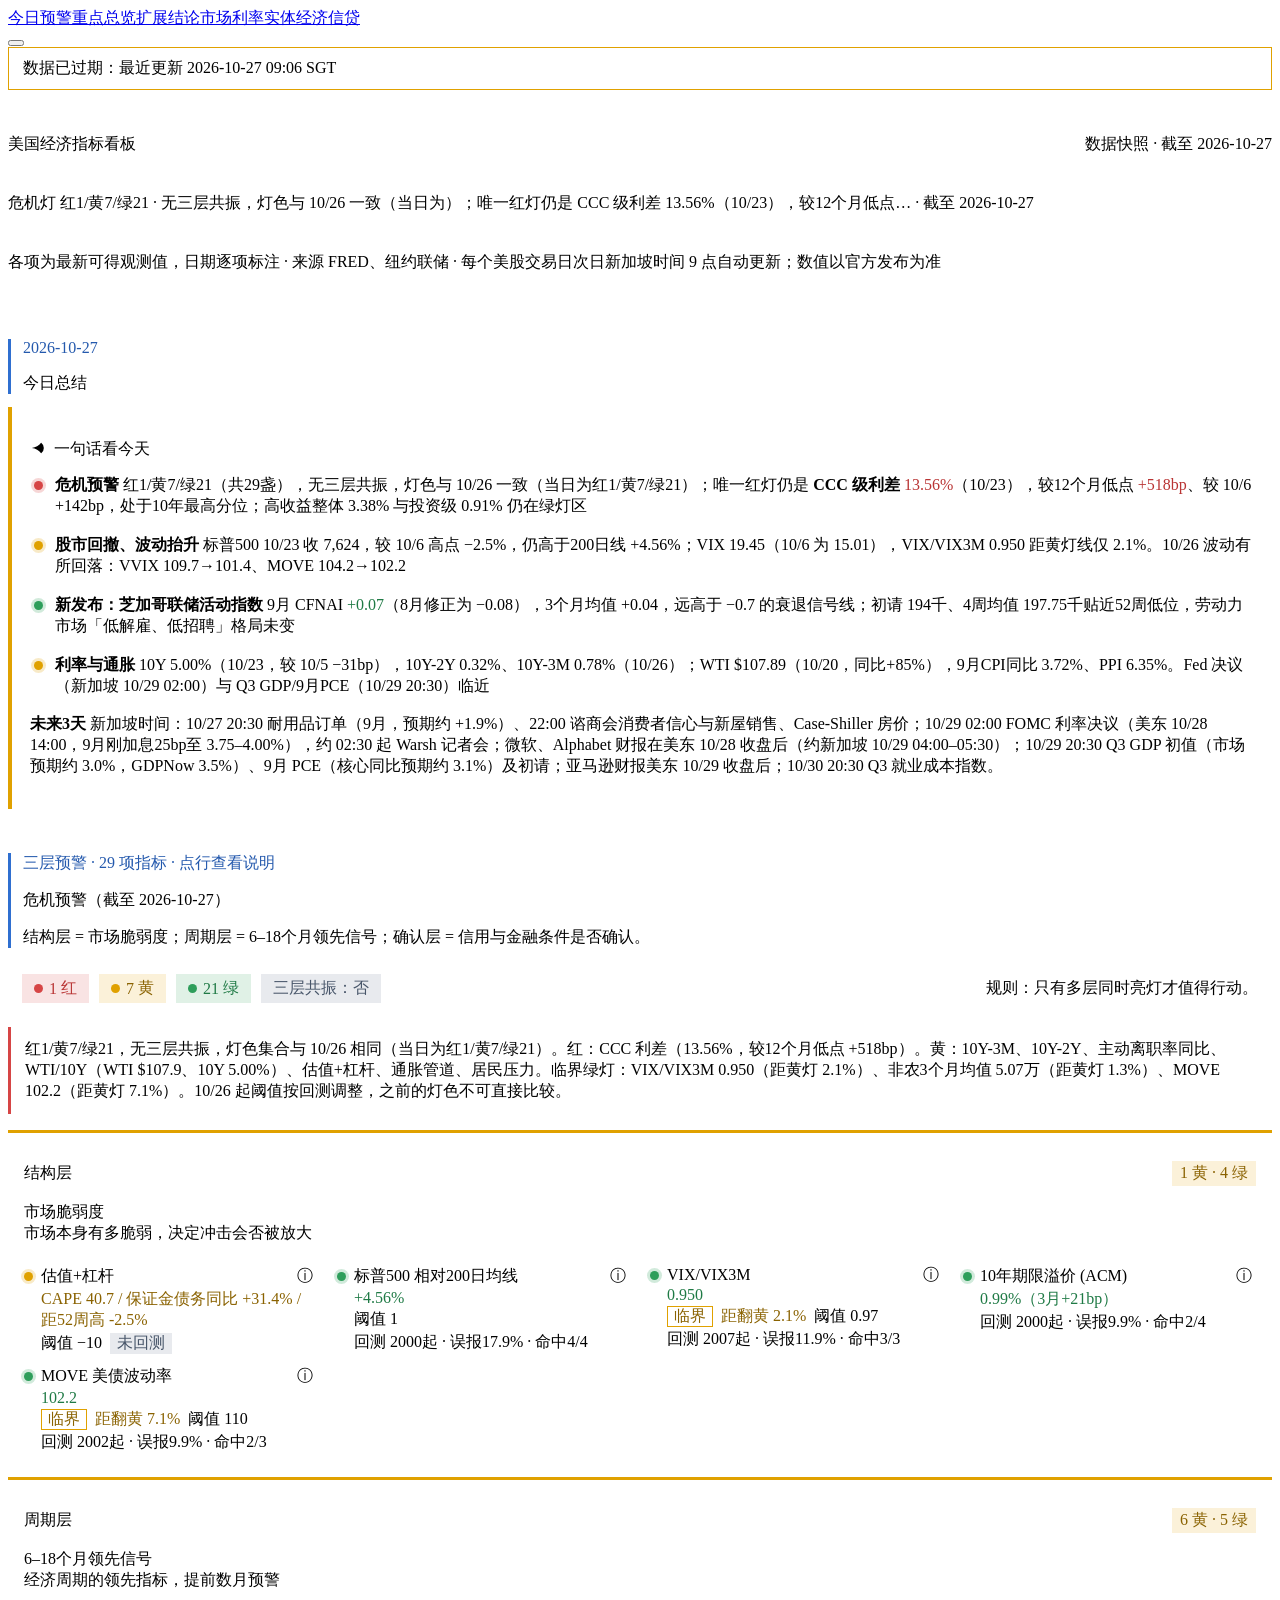
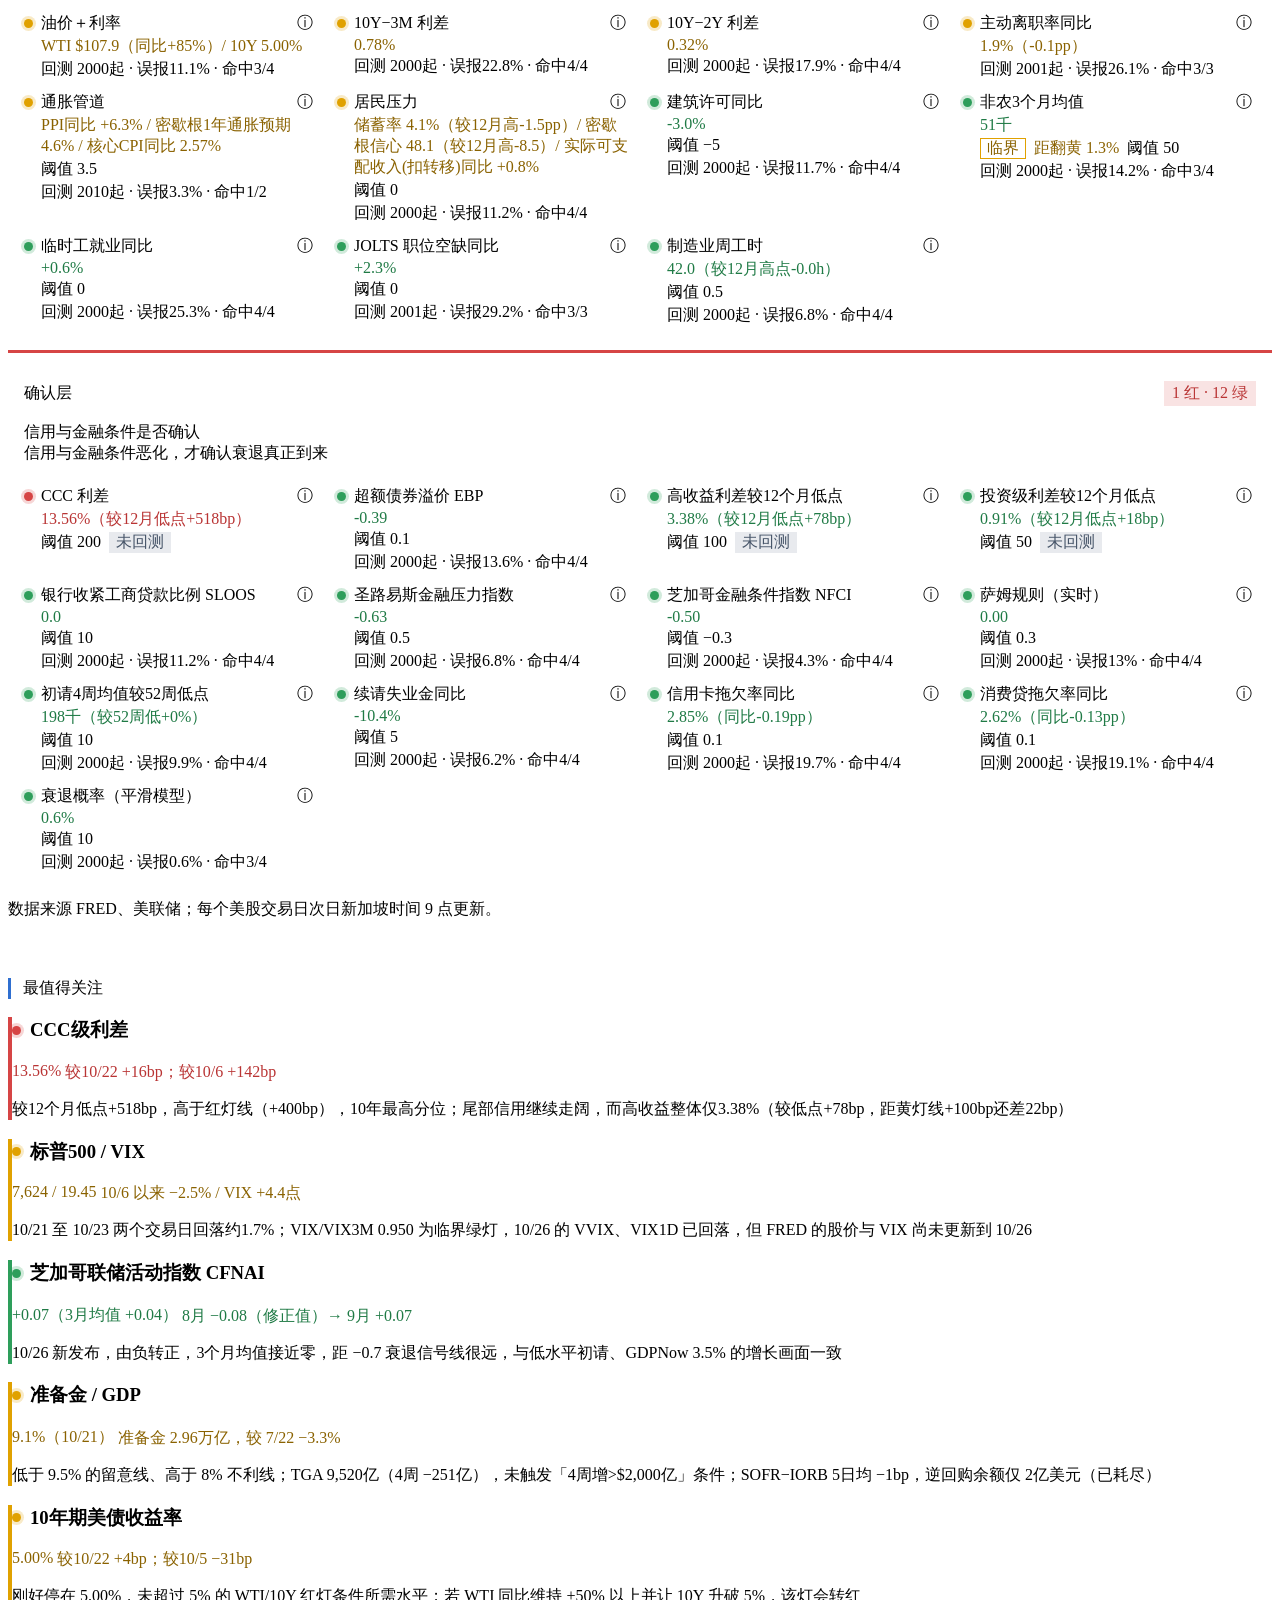
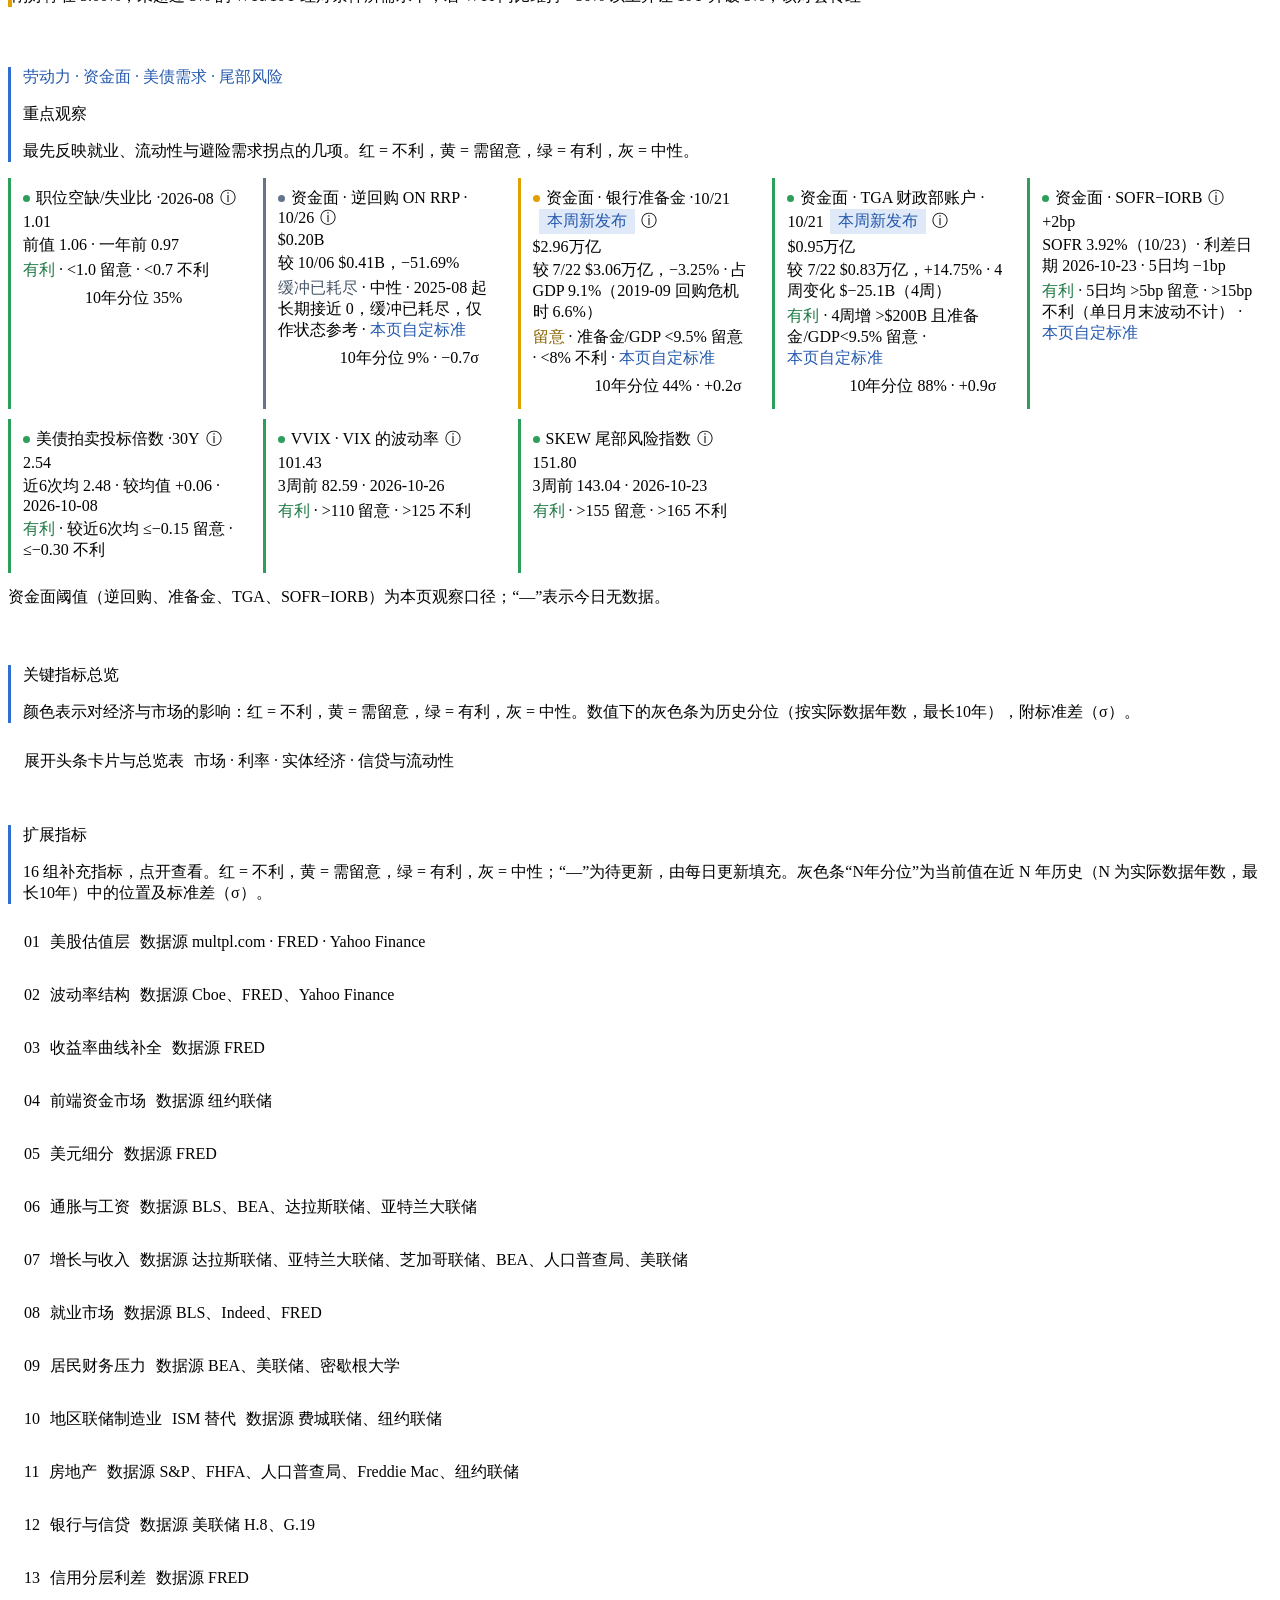
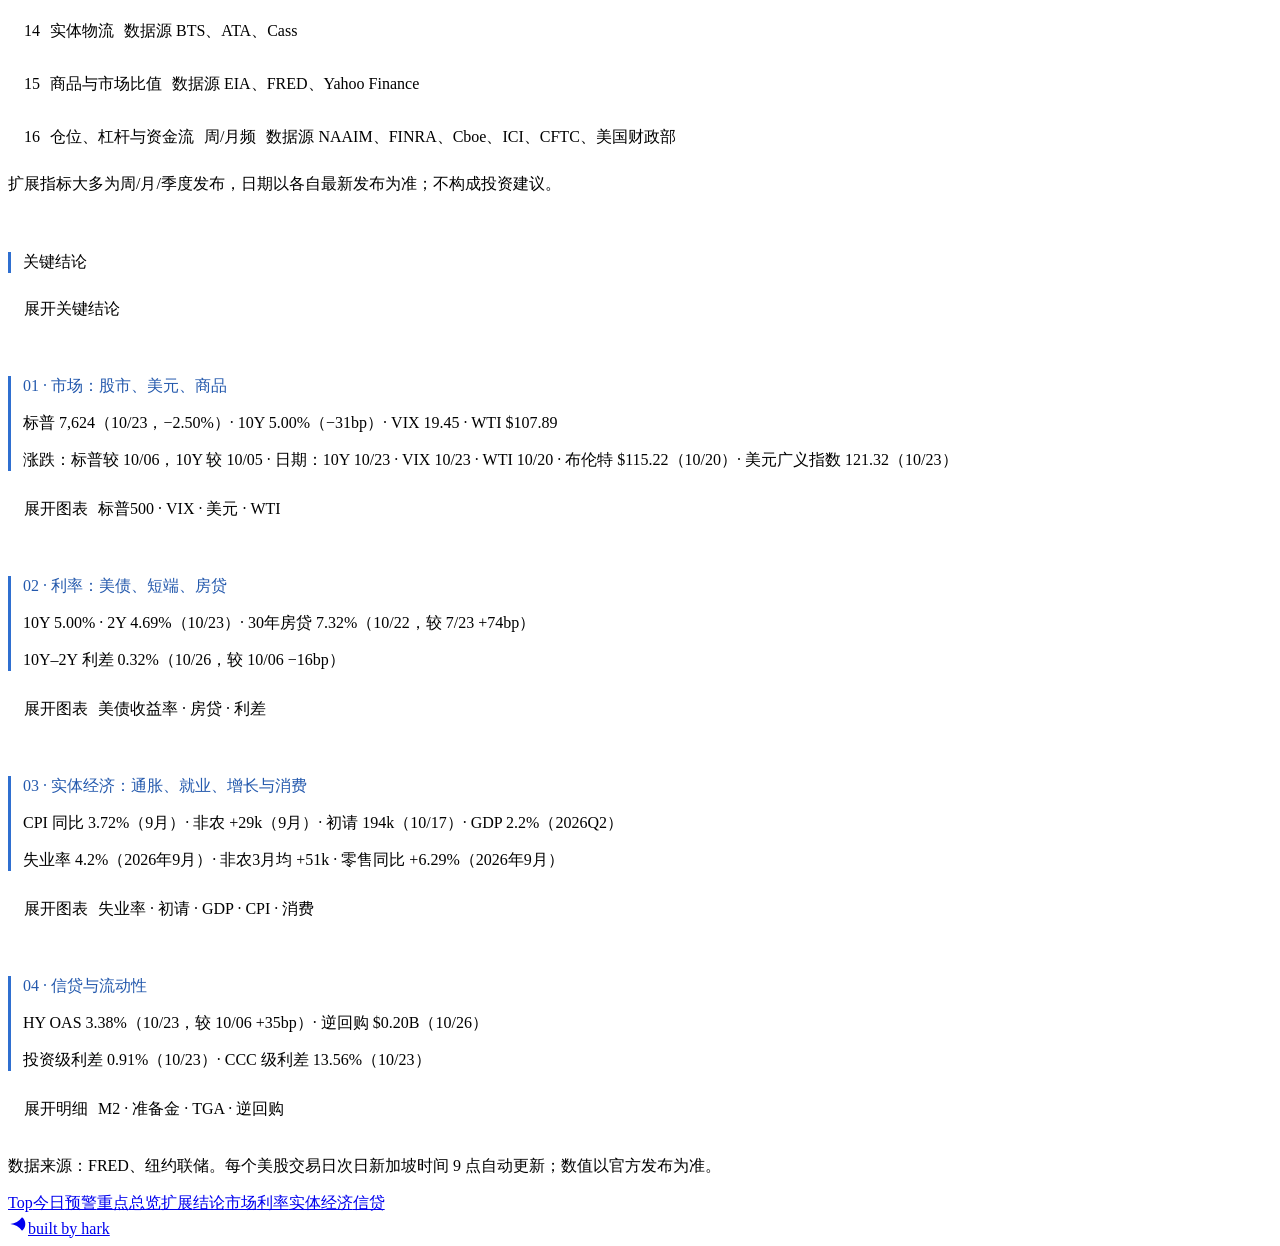
==== commit 8688a7ba: "inline dash data for GitHub Pages" ====
--- a/index.html
+++ b/index.html
@@ -821,7 +821,7 @@
 
     <!-- Chart series come only from dash.json sparks (window.dashSeries); no hand-typed fallback values. -->
     <script type="application/json" id="d-series">{}</script>
-    <!-- DAILY UPDATE: replace only this block with new dash.json --><script id="dash-data" type="application/json" src="dash.json"></script>
+    <!-- DAILY UPDATE: replace only this block with new dash.json --><script id="dash-data" type="application/json">{"prev_snapshot_sgt":"2026-10-26 21:49","asof_sgt":"2026-10-27","generated_sgt":"2026-10-27 09:06","fred":{"SP500":{"date":"2026-10-23","value":7623.68,"freq":"d","prev_date":"2026-10-06","prev":7818.93,"stale":false,"chg_pct":-2.5,"chg_abs":-195.25,"pctile_10y":98,"z_10y":2.28,"hist_basis":"level","hist_from":"2016-10-27","spark":[7818.93,7801.77,7765.36,7811.54,7807.24,7805.45,7718.94,7744.06,7659.44,7690.73,7712.57,7757.17,7663.43,7623.68],"spark_dates":["2026-10-06","2026-10-07","2026-10-08","2026-10-09","2026-10-12","2026-10-13","2026-10-14","2026-10-15","2026-10-16","2026-10-19","2026-10-20","2026-10-21","2026-10-22","2026-10-23"],"hist_years":10},"VIXCLS":{"date":"2026-10-23","value":19.45,"freq":"d","prev_date":"2026-10-06","prev":15.01,"stale":false,"chg_pct":29.58,"chg_abs":4.44,"pctile_10y":66,"z_10y":0.11,"hist_basis":"level","hist_from":"2016-10-22","spark":[15.01,15.08,15.41,14.84,15.21,15.27,16.87,16.46,19.99,18.44,17.31,16.68,19.03,19.45],"spark_dates":["2026-10-06","2026-10-07","2026-10-08","2026-10-09","2026-10-12","2026-10-13","2026-10-14","2026-10-15","2026-10-16","2026-10-19","2026-10-20","2026-10-21","2026-10-22","2026-10-23"],"hist_years":10},"DTWEXBGS":{"date":"2026-10-23","value":121.3202,"freq":"d","prev_date":"2026-10-05","prev":121.2708,"stale":false,"chg_pct":0.04,"chg_abs":0.0494,"pctile_10y":78,"z_10y":0.77,"hist_basis":"level","hist_from":"2016-10-22","spark":[121.2708,120.8976,121.2558,121.4469,121.6023,121.4433,122.0037,121.5693,121.4048,121.3248,121.116,121.3422,121.3531,121.3202],"spark_dates":["2026-10-05","2026-10-06","2026-10-07","2026-10-08","2026-10-09","2026-10-13","2026-10-14","2026-10-15","2026-10-16","2026-10-19","2026-10-20","2026-10-21","2026-10-22","2026-10-23"],"hist_years":10},"DEXJPUS":{"date":"2026-10-23","value":156.87,"freq":"d","prev_date":"2026-10-05","prev":157.97,"stale":false,"chg_pct":-0.7,"chg_abs":-1.1,"pctile_10y":91,"z_10y":1.5,"hist_basis":"level","hist_from":"2016-10-22","spark":[157.97,158.12,158.11,158.33,158.34,158.36,158.84,158.18,158.0,158.49,158.2,158.13,157.11,156.87],"spark_dates":["2026-10-05","2026-10-06","2026-10-07","2026-10-08","2026-10-09","2026-10-13","2026-10-14","2026-10-15","2026-10-16","2026-10-19","2026-10-20","2026-10-21","2026-10-22","2026-10-23"],"hist_years":10},"DEXUSEU":{"date":"2026-10-23","value":1.1199,"freq":"d","prev_date":"2026-10-05","prev":1.1211,"stale":false,"chg_pct":-0.11,"chg_abs":-0.0012,"pctile_10y":47,"z_10y":-0.08,"hist_basis":"level","hist_from":"2016-10-22","spark":[1.1211,1.1262,1.1187,1.1192,1.1193,1.1196,1.1123,1.1204,1.1231,1.1209,1.1232,1.1219,1.1212,1.1199],"spark_dates":["2026-10-05","2026-10-06","2026-10-07","2026-10-08","2026-10-09","2026-10-13","2026-10-14","2026-10-15","2026-10-16","2026-10-19","2026-10-20","2026-10-21","2026-10-22","2026-10-23"],"hist_years":10},"DGS2":{"date":"2026-10-23","value":4.69,"freq":"d","prev_date":"2026-10-05","prev":4.84,"stale":false,"chg_bp":-15.0,"chg_abs":-0.15,"pctile_10y":91,"z_10y":1.33,"hist_basis":"level","hist_from":"2016-10-22","spark":[4.84,4.79,4.77,4.75,4.8,4.79,4.82,4.77,4.74,4.77,4.79,4.81,4.65,4.69],"spark_dates":["2026-10-05","2026-10-06","2026-10-07","2026-10-08","2026-10-09","2026-10-13","2026-10-14","2026-10-15","2026-10-16","2026-10-19","2026-10-20","2026-10-21","2026-10-22","2026-10-23"],"hist_years":10},"DGS10":{"date":"2026-10-23","value":5.0,"freq":"d","prev_date":"2026-10-05","prev":5.31,"stale":false,"chg_bp":-31.0,"chg_abs":-0.31,"pctile_10y":99,"z_10y":1.68,"hist_basis":"level","hist_from":"2016-10-22","spark":[5.31,5.27,5.28,5.22,5.24,5.21,5.19,5.1,5.09,5.15,5.12,5.13,4.96,5.0],"spark_dates":["2026-10-05","2026-10-06","2026-10-07","2026-10-08","2026-10-09","2026-10-13","2026-10-14","2026-10-15","2026-10-16","2026-10-19","2026-10-20","2026-10-21","2026-10-22","2026-10-23"],"hist_years":10},"DGS30":{"date":"2026-10-23","value":5.33,"freq":"d","prev_date":"2026-10-05","prev":5.66,"stale":false,"chg_bp":-33.0,"chg_abs":-0.33,"pctile_10y":99,"z_10y":1.77,"hist_basis":"level","hist_from":"2016-10-22","spark":[5.66,5.64,5.67,5.6,5.6,5.56,5.52,5.43,5.43,5.48,5.42,5.42,5.29,5.33],"spark_dates":["2026-10-05","2026-10-06","2026-10-07","2026-10-08","2026-10-09","2026-10-13","2026-10-14","2026-10-15","2026-10-16","2026-10-19","2026-10-20","2026-10-21","2026-10-22","2026-10-23"],"hist_years":10},"T10Y2Y":{"date":"2026-10-26","value":0.32,"freq":"d","prev_date":"2026-10-06","prev":0.48,"stale":false,"chg_bp":-16.0,"chg_abs":-0.16,"pctile_10y":47,"z_10y":-0.04,"hist_basis":"level","hist_from":"2016-10-25","spark":[0.48,0.51,0.47,0.44,0.42,0.37,0.33,0.35,0.38,0.33,0.32,0.31,0.31,0.32],"spark_dates":["2026-10-06","2026-10-07","2026-10-08","2026-10-09","2026-10-13","2026-10-14","2026-10-15","2026-10-16","2026-10-19","2026-10-20","2026-10-21","2026-10-22","2026-10-23","2026-10-26"],"hist_years":10},"T10Y3M":{"date":"2026-10-26","value":0.78,"freq":"d","prev_date":"2026-10-06","prev":1.06,"stale":false,"chg_bp":-28.0,"chg_abs":-0.28,"pctile_10y":61,"z_10y":0.41,"hist_basis":"level","hist_from":"2016-10-25","spark":[1.06,1.06,0.99,0.99,0.95,0.91,0.82,0.83,0.88,0.86,0.88,0.74,0.78,0.78],"spark_dates":["2026-10-06","2026-10-07","2026-10-08","2026-10-09","2026-10-13","2026-10-14","2026-10-15","2026-10-16","2026-10-19","2026-10-20","2026-10-21","2026-10-22","2026-10-23","2026-10-26"],"hist_years":10},"SOFR":{"date":"2026-10-23","value":3.92,"freq":"d","prev_date":"2026-10-05","prev":3.89,"stale":false,"chg_bp":3.0,"chg_abs":0.03,"pctile_10y":65,"z_10y":0.64,"hist_basis":"level","hist_from":"2018-04-03","spark":[3.89,3.9,3.88,3.87,3.87,3.89,3.88,3.89,3.88,3.87,3.88,3.88,3.9,3.92],"spark_dates":["2026-10-05","2026-10-06","2026-10-07","2026-10-08","2026-10-09","2026-10-13","2026-10-14","2026-10-15","2026-10-16","2026-10-19","2026-10-20","2026-10-21","2026-10-22","2026-10-23"],"hist_years":9},"EFFR":{"date":"2026-10-23","value":3.88,"freq":"d","prev_date":"2026-10-05","prev":3.88,"stale":false,"chg_bp":0.0,"chg_abs":0.0,"pctile_10y":71,"z_10y":0.76,"hist_basis":"level","hist_from":"2016-10-22","spark":[3.88,3.88,3.88,3.88,3.88,3.88,3.88,3.88,3.88,3.88,3.88,3.88,3.88,3.88],"spark_dates":["2026-10-05","2026-10-06","2026-10-07","2026-10-08","2026-10-09","2026-10-13","2026-10-14","2026-10-15","2026-10-16","2026-10-19","2026-10-20","2026-10-21","2026-10-22","2026-10-23"],"hist_years":10},"DFII10":{"date":"2026-10-23","value":2.66,"freq":"d","prev_date":"2026-10-05","prev":2.95,"stale":false,"chg_bp":-29.0,"chg_abs":-0.29,"pctile_10y":99,"z_10y":1.73,"hist_basis":"level","hist_from":"2016-10-22","spark":[2.95,2.91,2.92,2.87,2.91,2.88,2.84,2.78,2.74,2.8,2.77,2.76,2.64,2.66],"spark_dates":["2026-10-05","2026-10-06","2026-10-07","2026-10-08","2026-10-09","2026-10-13","2026-10-14","2026-10-15","2026-10-16","2026-10-19","2026-10-20","2026-10-21","2026-10-22","2026-10-23"],"hist_years":10},"T10YIE":{"date":"2026-10-26","value":2.34,"freq":"d","prev_date":"2026-10-06","prev":2.36,"stale":false,"chg_bp":-2.0,"chg_abs":-0.02,"pctile_10y":75,"z_10y":0.64,"hist_basis":"level","hist_from":"2016-10-25","spark":[2.36,2.36,2.35,2.33,2.33,2.35,2.32,2.35,2.35,2.35,2.37,2.32,2.34,2.34],"spark_dates":["2026-10-06","2026-10-07","2026-10-08","2026-10-09","2026-10-13","2026-10-14","2026-10-15","2026-10-16","2026-10-19","2026-10-20","2026-10-21","2026-10-22","2026-10-23","2026-10-26"],"hist_years":10},"MORTGAGE30US":{"date":"2026-10-22","value":7.32,"freq":"w","prev_date":"2026-07-23","prev":6.58,"stale":false,"chg_bp":74.0,"chg_abs":0.74,"pctile_10y":98,"z_10y":1.53,"hist_basis":"level","hist_from":"2016-10-21","spark":[6.58,6.66,6.69,6.67,6.65,6.66,6.71,6.76,6.95,7.03,7.28,7.4,7.4,7.32],"spark_dates":["2026-07-23","2026-07-30","2026-08-06","2026-08-13","2026-08-20","2026-08-27","2026-09-03","2026-09-10","2026-09-17","2026-09-24","2026-10-01","2026-10-08","2026-10-15","2026-10-22"],"hist_years":10,"fresh":"new"},"CPIAUCSL":{"date":"2026-09-01","value":336.298,"freq":"m","prev_date":"2026-08-01","prev":334.131,"stale":false,"chg_pct":0.65,"yoy_pct":3.72,"yoy_prev_pct":3.35,"yoy_chg_pt":0.37,"chg_abs":2.167,"pctile_10y":73,"z_10y":0.13,"hist_basis":"yoy","hist_from":"2016-10-01","spark":[322.169,323.291,324.245,325.063,326.031,326.588,327.46,330.293,332.407,333.979,332.568,332.813,334.131,336.298],"spark_dates":["2025-07-01","2025-08-01","2025-09-01","2025-11-01","2025-12-01","2026-01-01","2026-02-01","2026-03-01","2026-04-01","2026-05-01","2026-06-01","2026-07-01","2026-08-01","2026-09-01"],"hist_years":10},"CPILFESL":{"date":"2026-09-01","value":338.896,"freq":"m","prev_date":"2026-08-01","prev":337.765,"stale":false,"chg_pct":0.33,"yoy_pct":2.57,"yoy_prev_pct":2.45,"yoy_chg_pt":0.12,"chg_abs":1.131,"pctile_10y":45,"z_10y":-0.47,"hist_basis":"yoy","hist_from":"2016-10-01","spark":[328.682,329.7,330.418,331.043,331.814,332.793,333.512,334.165,335.423,336.121,336.065,336.789,337.765,338.896],"spark_dates":["2025-07-01","2025-08-01","2025-09-01","2025-11-01","2025-12-01","2026-01-01","2026-02-01","2026-03-01","2026-04-01","2026-05-01","2026-06-01","2026-07-01","2026-08-01","2026-09-01"],"hist_years":10},"PCEPILFE":{"date":"2026-08-01","value":130.455,"freq":"m","prev_date":"2026-07-01","prev":130.133,"stale":false,"chg_pct":0.25,"yoy_pct":3.01,"yoy_prev_pct":2.98,"yoy_chg_pt":0.03,"chg_abs":0.322,"pctile_10y":62,"z_10y":0.06,"hist_basis":"yoy","hist_from":"2016-10-01","spark":[126.363,126.646,126.94,127.165,127.363,127.765,128.27,128.701,129.03,129.395,129.796,129.969,130.133,130.455],"spark_dates":["2025-07-01","2025-08-01","2025-09-01","2025-10-01","2025-11-01","2025-12-01","2026-01-01","2026-02-01","2026-03-01","2026-04-01","2026-05-01","2026-06-01","2026-07-01","2026-08-01"],"hist_years":10},"UNRATE":{"date":"2026-09-01","value":4.2,"freq":"m","prev_date":"2026-08-01","prev":4.1,"stale":false,"chg_bp":10.0,"rise_from_12m_low":0.1,"chg_abs":0.1,"pctile_10y":64,"z_10y":-0.19,"hist_basis":"level","hist_from":"2016-10-01","spark":[4.3,4.3,4.4,4.5,4.4,4.3,4.4,4.3,4.3,4.3,4.2,4.1,4.1,4.2],"spark_dates":["2025-07-01","2025-08-01","2025-09-01","2025-11-01","2025-12-01","2026-01-01","2026-02-01","2026-03-01","2026-04-01","2026-05-01","2026-06-01","2026-07-01","2026-08-01","2026-09-01"],"hist_years":10},"PAYEMS":{"date":"2026-09-01","value":159044.0,"freq":"m","prev_date":"2026-08-01","prev":159015.0,"stale":false,"chg_pct":0.02,"yoy_pct":0.31,"yoy_prev_pct":0.34,"yoy_chg_pt":-0.03,"mom_k":29.0,"avg3_k":50.7,"chg_abs":29.0,"pctile_10y":13,"z_10y":-0.04,"hist_basis":"mom","hist_from":"2016-10-01","spark":[158472.0,158548.0,158408.0,158449.0,158432.0,158592.0,158436.0,158650.0,158798.0,158861.0,158892.0,158882.0,159015.0,159044.0],"spark_dates":["2025-08-01","2025-09-01","2025-10-01","2025-11-01","2025-12-01","2026-01-01","2026-02-01","2026-03-01","2026-04-01","2026-05-01","2026-06-01","2026-07-01","2026-08-01","2026-09-01"],"hist_years":10},"ICSA":{"date":"2026-10-17","value":194000.0,"freq":"w","prev_date":"2026-07-18","prev":189000.0,"stale":false,"chg_pct":2.65,"chg_abs":5000.0,"pctile_10y":1,"z_10y":-0.3,"hist_basis":"level","hist_from":"2016-10-16","spark":[189000.0,198000.0,200000.0,212000.0,207000.0,204000.0,207000.0,207000.0,198000.0,198000.0,199000.0,198000.0,200000.0,194000.0],"spark_dates":["2026-07-18","2026-07-25","2026-08-01","2026-08-08","2026-08-15","2026-08-22","2026-08-29","2026-09-05","2026-09-12","2026-09-19","2026-09-26","2026-10-03","2026-10-10","2026-10-17"],"hist_years":10},"A191RL1Q225SBEA":{"date":"2026-04-01","value":2.2,"freq":"q","prev_date":"2026-01-01","prev":2.5,"stale":false,"chg_bp":-30.0,"chg_abs":-0.3,"pctile_10y":33,"z_10y":-0.08,"hist_basis":"level","hist_from":"2016-10-01","spark":[0.1,4.0,3.9,0.2,2.5,2.2],"spark_dates":["2025-01-01","2025-04-01","2025-07-01","2025-10-01","2026-01-01","2026-04-01"],"hist_years":9},"RSAFS":{"date":"2026-09-01","value":745021.0,"freq":"m","prev_date":"2026-08-01","prev":739322.0,"stale":false,"chg_pct":0.77,"yoy_pct":6.29,"yoy_prev_pct":5.56,"yoy_chg_pt":0.73,"mom_pct":0.77,"chg_abs":5699.0,"pctile_10y":78,"z_10y":0.14,"hist_basis":"yoy","hist_from":"2016-10-01","spark":[700407.0,700948.0,700790.0,705453.0,706264.0,701860.0,707959.0,719700.0,723921.0,731415.0,732898.0,729915.0,739322.0,745021.0],"spark_dates":["2025-08-01","2025-09-01","2025-10-01","2025-11-01","2025-12-01","2026-01-01","2026-02-01","2026-03-01","2026-04-01","2026-05-01","2026-06-01","2026-07-01","2026-08-01","2026-09-01"],"hist_years":10},"UMCSENT":{"date":"2026-09-01","value":48.1,"freq":"m","prev_date":"2026-08-01","prev":51.7,"stale":false,"chg_pct":-6.96,"chg_abs":-3.6,"pctile_10y":2,"z_10y":-1.68,"hist_basis":"level","hist_from":"2016-10-01","spark":[58.2,55.1,53.6,51.0,52.9,56.4,56.6,53.3,49.8,44.8,49.5,55.2,51.7,48.1],"spark_dates":["2025-08-01","2025-09-01","2025-10-01","2025-11-01","2025-12-01","2026-01-01","2026-02-01","2026-03-01","2026-04-01","2026-05-01","2026-06-01","2026-07-01","2026-08-01","2026-09-01"],"hist_years":10},"HOUST":{"date":"2026-09-01","value":1221.0,"freq":"m","prev_date":"2026-08-01","prev":1288.0,"stale":false,"chg_pct":-5.2,"chg_abs":-67.0,"pctile_10y":17,"z_10y":-0.96,"hist_basis":"level","hist_from":"2016-10-01","spark":[1291.0,1319.0,1273.0,1319.0,1378.0,1385.0,1346.0,1522.0,1414.0,1182.0,1439.0,1369.0,1288.0,1221.0],"spark_dates":["2025-08-01","2025-09-01","2025-10-01","2025-11-01","2025-12-01","2026-01-01","2026-02-01","2026-03-01","2026-04-01","2026-05-01","2026-06-01","2026-07-01","2026-08-01","2026-09-01"],"hist_years":10},"BAMLH0A0HYM2":{"date":"2026-10-23","value":3.38,"freq":"d","prev_date":"2026-10-06","prev":3.03,"stale":false,"chg_bp":35.0,"chg_abs":0.35,"pctile_10y":85,"z_10y":0.83,"hist_basis":"level","hist_from":"2023-10-27","spark":[3.03,3.09,3.15,3.11,3.11,3.16,3.25,3.23,3.31,3.29,3.33,3.27,3.4,3.38],"spark_dates":["2026-10-06","2026-10-07","2026-10-08","2026-10-09","2026-10-12","2026-10-13","2026-10-14","2026-10-15","2026-10-16","2026-10-19","2026-10-20","2026-10-21","2026-10-22","2026-10-23"],"hist_years":3},"BAMLC0A0CM":{"date":"2026-10-23","value":0.91,"freq":"d","prev_date":"2026-10-06","prev":0.83,"stale":false,"chg_bp":8.0,"chg_abs":0.08,"pctile_10y":67,"z_10y":0.26,"hist_basis":"level","hist_from":"2023-10-27","spark":[0.83,0.82,0.82,0.83,0.83,0.83,0.84,0.84,0.85,0.87,0.87,0.88,0.89,0.91],"spark_dates":["2026-10-06","2026-10-07","2026-10-08","2026-10-09","2026-10-12","2026-10-13","2026-10-14","2026-10-15","2026-10-16","2026-10-19","2026-10-20","2026-10-21","2026-10-22","2026-10-23"],"hist_years":3},"WALCL":{"date":"2026-10-21","value":6753604.0,"freq":"w","prev_date":"2026-07-22","prev":6747378.0,"stale":false,"chg_pct":0.09,"chg_abs":6226.0,"pctile_10y":51,"z_10y":0.18,"hist_basis":"level","hist_from":"2016-10-20","spark":[6747378.0,6738190.0,6748567.0,6759955.0,6745699.0,6730912.0,6737204.0,6740619.0,6746548.0,6747704.0,6743031.0,6747560.0,6755639.0,6753604.0],"spark_dates":["2026-07-22","2026-07-29","2026-08-05","2026-08-12","2026-08-19","2026-08-26","2026-09-02","2026-09-09","2026-09-16","2026-09-23","2026-09-30","2026-10-07","2026-10-14","2026-10-21"],"hist_years":10,"fresh":"new"},"WRESBAL":{"date":"2026-10-21","value":2962607.0,"freq":"w","prev_date":"2026-07-22","prev":3062149.0,"stale":false,"chg_pct":-3.25,"chg_abs":-99542.0,"pctile_10y":44,"z_10y":0.17,"hist_basis":"level","hist_from":"2016-10-20","spark":[3062149.0,2984570.0,2993349.0,2944059.0,2935287.0,2924936.0,2894531.0,2991310.0,3013794.0,2930193.0,2948090.0,3029659.0,3022140.0,2962607.0],"spark_dates":["2026-07-22","2026-07-29","2026-08-05","2026-08-12","2026-08-19","2026-08-26","2026-09-02","2026-09-09","2026-09-16","2026-09-23","2026-09-30","2026-10-07","2026-10-14","2026-10-21"],"hist_years":10,"fresh":"new"},"WTREGEN":{"date":"2026-10-21","value":952002.0,"freq":"w","prev_date":"2026-07-22","prev":829623.0,"stale":false,"chg_pct":14.75,"chg_abs":122379.0,"pctile_10y":88,"z_10y":0.89,"hist_basis":"level","hist_from":"2016-10-20","spark":[829623.0,910776.0,907324.0,963950.0,953612.0,950736.0,967935.0,883335.0,877028.0,977084.0,948674.0,880253.0,883373.0,952002.0],"spark_dates":["2026-07-22","2026-07-29","2026-08-05","2026-08-12","2026-08-19","2026-08-26","2026-09-02","2026-09-09","2026-09-16","2026-09-23","2026-09-30","2026-10-07","2026-10-14","2026-10-21"],"hist_years":10,"fresh":"new"},"RRPONTSYD":{"date":"2026-10-26","value":0.2,"freq":"d","prev_date":"2026-10-06","prev":0.414,"stale":false,"chg_pct":-51.69,"chg_abs":-0.214,"pctile_10y":9,"z_10y":-0.68,"hist_basis":"level","hist_from":"2016-10-25","spark":[0.414,2.338,0.335,0.3,0.275,0.201,1.201,0.1,0.33,0.227,0.237,0.351,0.2,0.2],"spark_dates":["2026-10-06","2026-10-07","2026-10-08","2026-10-09","2026-10-13","2026-10-14","2026-10-15","2026-10-16","2026-10-19","2026-10-20","2026-10-21","2026-10-22","2026-10-23","2026-10-26"],"hist_years":10},"M2SL":{"date":"2026-08-01","value":23342.8,"freq":"m","prev_date":"2026-07-01","prev":23217.9,"stale":false,"chg_pct":0.54,"yoy_pct":5.66,"yoy_prev_pct":5.41,"yoy_chg_pt":0.25,"chg_abs":124.9,"pctile_10y":69,"z_10y":-0.08,"hist_basis":"yoy","hist_from":"2016-10-01","spark":[22025.6,22092.6,22176.1,22249.8,22279.8,22355.3,22413.4,22598.7,22640.3,22756.6,23013.7,23114.9,23217.9,23342.8],"spark_dates":["2025-07-01","2025-08-01","2025-09-01","2025-10-01","2025-11-01","2025-12-01","2026-01-01","2026-02-01","2026-03-01","2026-04-01","2026-05-01","2026-06-01","2026-07-01","2026-08-01"],"hist_years":10},"DCOILWTICO":{"date":"2026-10-20","value":107.89,"freq":"d","prev_date":"2026-10-01","prev":99.77,"stale":false,"chg_pct":8.14,"chg_abs":8.12,"pctile_10y":98,"z_10y":2.26,"hist_basis":"level","hist_from":"2016-10-19","spark":[99.77,97.89,96.13,96.24,95.02,98.26,98.73,94.99,95.39,96.34,104.71,108.21,110.01,107.89],"spark_dates":["2026-10-01","2026-10-02","2026-10-05","2026-10-06","2026-10-07","2026-10-08","2026-10-09","2026-10-12","2026-10-13","2026-10-14","2026-10-15","2026-10-16","2026-10-19","2026-10-20"],"hist_years":10},"DCOILBRENTEU":{"date":"2026-10-20","value":115.22,"freq":"d","prev_date":"2026-10-01","prev":114.82,"stale":false,"chg_pct":0.35,"chg_abs":0.4,"pctile_10y":97,"z_10y":2.22,"hist_basis":"level","hist_from":"2016-10-19","spark":[114.82,135.51,125.51,125.44,126.0,130.18,130.03,129.95,125.78,126.55,126.35,119.33,118.82,115.22],"spark_dates":["2026-10-01","2026-10-02","2026-10-05","2026-10-06","2026-10-07","2026-10-08","2026-10-09","2026-10-12","2026-10-13","2026-10-14","2026-10-15","2026-10-16","2026-10-19","2026-10-20"],"hist_years":10},"DHHNGSP":{"date":"2026-10-20","value":3.1,"freq":"d","prev_date":"2026-10-01","prev":3.0,"stale":false,"chg_pct":3.33,"chg_abs":0.1,"pctile_10y":66,"z_10y":-0.1,"hist_basis":"level","hist_from":"2016-10-19","spark":[3.0,2.9,2.96,3.03,3.16,3.24,3.1,3.1,3.14,3.22,3.3,3.22,3.28,3.1],"spark_dates":["2026-10-01","2026-10-02","2026-10-05","2026-10-06","2026-10-07","2026-10-08","2026-10-09","2026-10-12","2026-10-13","2026-10-14","2026-10-15","2026-10-16","2026-10-19","2026-10-20"],"hist_years":10},"DGS1MO":{"date":"2026-10-23","value":4.11,"freq":"d","prev_date":"2026-10-05","prev":4.05,"stale":false,"chg_bp":6.0,"chg_abs":0.06,"pctile_10y":72,"z_10y":0.85,"hist_basis":"level","hist_from":"2016-10-22","spark":[4.05,4.06,4.07,4.14,4.13,4.1,4.11,4.17,4.12,4.11,4.1,4.09,4.11,4.11],"hist_years":10},"DGS3MO":{"date":"2026-10-23","value":4.22,"freq":"d","prev_date":"2026-10-05","prev":4.22,"stale":false,"chg_bp":0.0,"chg_abs":0.0,"pctile_10y":71,"z_10y":0.88,"hist_basis":"level","hist_from":"2016-10-22","spark":[4.22,4.21,4.22,4.23,4.25,4.26,4.28,4.28,4.26,4.27,4.26,4.25,4.22,4.22],"hist_years":10},"DGS5":{"date":"2026-10-23","value":4.82,"freq":"d","prev_date":"2026-10-05","prev":5.06,"stale":false,"chg_bp":-24.0,"chg_abs":-0.24,"pctile_10y":99,"z_10y":1.58,"hist_basis":"level","hist_from":"2016-10-22","spark":[5.06,5.03,5.03,4.99,5.02,5.0,5.0,4.91,4.89,4.94,4.94,4.95,4.78,4.82],"hist_years":10},"DGS20":{"date":"2026-10-23","value":5.37,"freq":"d","prev_date":"2026-10-05","prev":5.7,"stale":false,"chg_bp":-33.0,"chg_abs":-0.33,"pctile_10y":99,"z_10y":1.7,"hist_basis":"level","hist_from":"2016-10-22","spark":[5.7,5.68,5.71,5.64,5.65,5.6,5.57,5.48,5.47,5.53,5.47,5.47,5.32,5.37],"hist_years":10},"DFII5":{"date":"2026-10-23","value":2.34,"freq":"d","prev_date":"2026-10-05","prev":2.7,"stale":false,"chg_bp":-36.0,"chg_abs":-0.36,"pctile_10y":98,"z_10y":1.47,"hist_basis":"level","hist_from":"2016-10-22","spark":[2.7,2.66,2.66,2.62,2.68,2.67,2.64,2.58,2.52,2.56,2.55,2.55,2.33,2.34],"hist_years":10},"DFII30":{"date":"2026-10-23","value":3.08,"freq":"d","prev_date":"2026-10-05","prev":3.37,"stale":false,"chg_bp":-29.0,"chg_abs":-0.29,"pctile_10y":99,"z_10y":1.87,"hist_basis":"level","hist_from":"2016-10-22","spark":[3.37,3.35,3.36,3.31,3.32,3.28,3.24,3.18,3.16,3.21,3.16,3.15,3.05,3.08],"hist_years":10},"T5YIFR":{"date":"2026-10-26","value":2.21,"freq":"d","prev_date":"2026-10-06","prev":2.35,"stale":false,"chg_bp":-14.0,"chg_abs":-0.14,"pctile_10y":57,"z_10y":0.39,"hist_basis":"level","hist_from":"2016-10-25","spark":[2.35,2.35,2.33,2.32,2.33,2.34,2.31,2.33,2.32,2.31,2.34,2.19,2.2,2.21],"hist_years":10},"OBFR":{"date":"2026-10-23","value":3.88,"freq":"d","prev_date":"2026-10-05","prev":3.88,"stale":false,"chg_bp":0.0,"chg_abs":0.0,"pctile_10y":71,"z_10y":0.77,"hist_basis":"level","hist_from":"2016-10-22","spark":[3.88,3.88,3.88,3.88,3.88,3.88,3.88,3.88,3.88,3.88,3.88,3.88,3.88,3.88],"hist_years":10},"PPIFIS":{"date":"2026-09-01","value":159.78,"freq":"m","prev_date":"2026-08-01","prev":157.662,"stale":false,"chg_pct":1.34,"yoy_pct":6.35,"yoy_prev_pct":5.58,"yoy_chg_pt":0.77,"chg_abs":2.118,"pctile_10y":81,"z_10y":0.88,"hist_basis":"yoy","hist_from":"2016-10-01","spark":[149.327,150.245,150.439,151.054,151.592,152.468,153.204,154.393,156.061,156.874,156.683,156.924,157.662,159.78],"hist_years":10},"IR":{"date":"2026-09-01","value":152.2,"freq":"m","prev_date":"2026-08-01","prev":150.5,"stale":false,"chg_pct":1.13,"yoy_pct":8.1,"yoy_prev_pct":6.74,"yoy_chg_pt":1.36,"chg_abs":1.7,"pctile_10y":85,"z_10y":1.25,"hist_basis":"yoy","hist_from":"2016-10-01","spark":[141.2,141.0,140.8,141.2,141.4,142.1,143.5,144.8,148.1,150.7,150.3,149.7,150.5,152.2],"hist_years":10},"CES0500000003":{"date":"2026-09-01","value":37.81,"freq":"m","prev_date":"2026-08-01","prev":37.76,"stale":false,"chg_pct":0.13,"yoy_pct":3.02,"yoy_prev_pct":3.11,"yoy_chg_pt":-0.09,"chg_abs":0.05,"pctile_10y":13,"z_10y":-1.01,"hist_basis":"yoy","hist_from":"2016-10-01","spark":[36.62,36.7,36.85,37.0,37.02,37.15,37.27,37.35,37.41,37.49,37.59,37.64,37.76,37.81],"hist_years":10},"ECIALLCIV":{"date":"2026-04-01","value":177.178,"freq":"q","prev_date":"2026-01-01","prev":175.618,"stale":false,"chg_pct":0.89,"yoy_pct":3.38,"yoy_prev_pct":3.43,"yoy_chg_pt":-0.05,"chg_abs":1.56,"pctile_10y":46,"z_10y":-0.16,"hist_basis":"yoy","hist_from":"2016-10-01","spark":[169.8,171.38,172.752,174.047,175.618,177.178],"hist_years":9},"A261RL1Q225SBEA":{"date":"2026-04-01","value":2.6,"freq":"q","prev_date":"2026-01-01","prev":2.5,"stale":false,"chg_bp":10.0,"chg_abs":0.1,"pctile_10y":49,"z_10y":-0.04,"hist_basis":"level","hist_from":"2016-10-01","spark":[1.5,3.6,3.5,2.2,2.5,2.6],"hist_years":9},"PCEPI":{"date":"2026-08-01","value":131.579,"freq":"m","prev_date":"2026-07-01","prev":131.172,"stale":false,"chg_pct":0.31,"yoy_pct":3.42,"yoy_prev_pct":3.36,"yoy_chg_pt":0.06,"chg_abs":0.407,"pctile_10y":71,"z_10y":0.24,"hist_basis":"yoy","hist_from":"2016-10-01","spark":[126.906,127.229,127.601,127.79,128.045,128.455,128.845,129.293,130.105,130.672,131.241,131.106,131.172,131.579],"hist_years":10},"PI":{"date":"2026-08-01","value":27626.9,"freq":"m","prev_date":"2026-07-01","prev":27560.3,"stale":false,"chg_pct":0.24,"yoy_pct":4.27,"yoy_prev_pct":4.46,"yoy_chg_pt":-0.19,"chg_abs":66.6,"pctile_10y":9,"z_10y":-0.43,"hist_basis":"yoy","hist_from":"2016-10-01","spark":[26383.1,26495.1,26604.9,26627.7,26731.4,26813.6,26973.5,27009.9,27188.1,27219.3,27417.1,27479.3,27560.3,27626.9],"hist_years":10},"PCE":{"date":"2026-08-01","value":22308.5,"freq":"m","prev_date":"2026-07-01","prev":22117.7,"stale":false,"chg_pct":0.86,"yoy_pct":6.08,"yoy_prev_pct":5.69,"yoy_chg_pt":0.39,"chg_abs":190.8,"pctile_10y":72,"z_10y":0.04,"hist_basis":"yoy","hist_from":"2016-10-01","spark":[20927.2,21029.5,21126.5,21196.4,21274.2,21336.0,21383.1,21502.0,21692.9,21856.9,22027.2,22095.5,22117.7,22308.5],"hist_years":10},"DGORDER":{"date":"2026-08-01","value":338458.0,"freq":"m","prev_date":"2026-07-01","prev":338700.0,"stale":false,"chg_pct":-0.07,"yoy_pct":8.43,"yoy_prev_pct":11.77,"yoy_chg_pt":-3.34,"chg_abs":-242.0,"pctile_10y":69,"z_10y":0.37,"hist_basis":"yoy","hist_from":"2016-10-01","spark":[303032.0,312138.0,314147.0,307570.0,324305.0,321342.0,319975.0,316233.0,320485.0,347767.0,333842.0,335779.0,338700.0,338458.0],"hist_years":10},"AMTMNO":{"date":"2026-08-01","value":663491.0,"freq":"m","prev_date":"2026-07-01","prev":662837.0,"stale":false,"chg_pct":0.1,"yoy_pct":8.51,"yoy_prev_pct":9.82,"yoy_chg_pt":-1.31,"chg_abs":654.0,"pctile_10y":76,"z_10y":0.45,"hist_basis":"yoy","hist_from":"2016-10-01","spark":[603586.0,611464.0,612874.0,605401.0,621859.0,619137.0,619352.0,621304.0,632650.0,665895.0,658836.0,657790.0,662837.0,663491.0],"hist_years":10},"INDPRO":{"date":"2026-09-01","value":103.9506,"freq":"m","prev_date":"2026-08-01","prev":103.2664,"stale":false,"chg_pct":0.66,"yoy_pct":2.25,"yoy_prev_pct":1.62,"yoy_chg_pt":0.63,"chg_abs":0.6842,"pctile_10y":74,"z_10y":0.44,"hist_basis":"yoy","hist_from":"2016-10-01","spark":[101.6247,101.668,101.2195,101.0344,101.4941,101.0388,101.9053,101.7336,102.5768,102.7232,102.961,103.2006,103.2664,103.9506],"hist_years":10},"WEI":{"date":"2026-10-17","value":3.33,"freq":"w","prev_date":"2026-07-18","prev":2.89,"stale":false,"chg_pct":15.22,"chg_abs":0.44,"pctile_10y":86,"z_10y":0.42,"hist_basis":"level","hist_from":"2016-10-16","spark":[2.89,2.44,2.73,2.73,2.61,2.86,3.05,3.76,3.05,3.02,2.97,2.68,3.02,3.33],"hist_years":10},"CSUSHPINSA":{"date":"2026-07-01","value":337.306,"freq":"m","prev_date":"2026-06-01","prev":336.908,"stale":false,"chg_pct":0.12,"yoy_pct":1.93,"yoy_prev_pct":1.61,"yoy_chg_pt":0.32,"chg_abs":0.398,"pctile_10y":17,"z_10y":-0.83,"hist_basis":"yoy","hist_from":"2016-10-01","spark":[331.564,330.923,329.845,328.874,328.233,327.853,327.028,326.764,327.824,330.408,333.15,335.584,336.908,337.306],"hist_years":10},"USSTHPI":{"date":"2026-04-01","value":719.87,"freq":"q","prev_date":"2026-01-01","prev":712.2,"stale":false,"chg_pct":1.08,"yoy_pct":3.03,"yoy_prev_pct":3.45,"yoy_chg_pt":-0.42,"chg_abs":7.67,"pctile_10y":3,"z_10y":-0.86,"hist_basis":"yoy","hist_from":"2016-10-01","spark":[688.42,698.69,703.04,707.22,712.2,719.87],"hist_years":9},"TOTLL":{"date":"2026-10-14","value":14213.6688,"freq":"w","prev_date":"2026-07-15","prev":13915.6967,"stale":false,"chg_pct":2.14,"yoy_pct":8.15,"yoy_prev_pct":7.98,"yoy_chg_pt":0.17,"chg_abs":297.9721,"pctile_10y":100,"z_10y":2.03,"hist_basis":"level","hist_from":"2016-10-13","spark":[13915.6967,13910.3471,13933.0448,13962.1846,13990.1343,14029.3073,14046.3706,14038.0926,14074.8034,14095.2725,14105.2562,14140.2286,14184.3604,14213.6688],"hist_years":10},"DPSACBW027SBOG":{"date":"2026-10-14","value":19810.3368,"freq":"w","prev_date":"2026-07-15","prev":19470.56,"stale":false,"chg_pct":1.75,"yoy_pct":7.41,"yoy_prev_pct":6.89,"yoy_chg_pt":0.52,"chg_abs":339.7768,"pctile_10y":100,"z_10y":1.5,"hist_basis":"level","hist_from":"2016-10-13","spark":[19470.56,19406.6084,19368.5592,19498.6915,19537.4614,19537.4019,19561.3025,19569.6382,19661.1488,19572.157,19638.2228,19694.1719,19771.6141,19810.3368],"hist_years":10},"TOTALSL":{"date":"2026-08-01","value":5196778.44,"freq":"m","prev_date":"2026-07-01","prev":5188497.83,"stale":false,"chg_pct":0.16,"yoy_pct":2.73,"yoy_prev_pct":2.62,"yoy_chg_pt":0.11,"chg_abs":8280.61,"pctile_10y":40,"z_10y":-0.37,"hist_basis":"yoy","hist_from":"2016-10-01","spark":[5055914.28,5058589.77,5071963.31,5079764.65,5083079.45,5098820.82,5103212.46,5110390.78,5131428.77,5152527.91,5155421.48,5170757.74,5188497.83,5196778.44],"hist_years":10},"BAMLC0A4CBBB":{"date":"2026-10-23","value":1.13,"freq":"d","prev_date":"2026-10-06","prev":1.02,"stale":false,"chg_bp":11.0,"chg_abs":0.11,"pctile_10y":66,"z_10y":0.23,"hist_basis":"level","hist_from":"2023-10-27","spark":[1.02,1.02,1.02,1.02,1.02,1.03,1.04,1.05,1.06,1.08,1.08,1.09,1.11,1.13],"hist_years":3},"BAMLH0A3HYC":{"date":"2026-10-23","value":13.56,"freq":"d","prev_date":"2026-10-06","prev":12.14,"stale":false,"chg_bp":142.0,"chg_abs":1.42,"pctile_10y":100,"z_10y":4.29,"hist_basis":"level","hist_from":"2023-10-27","spark":[12.14,12.29,12.52,12.53,12.53,12.67,12.82,12.78,12.97,13.1,13.27,13.07,13.4,13.56],"hist_years":3},"BAMLH0A0HYM2EY":{"date":"2026-10-23","value":8.14,"freq":"d","prev_date":"2026-10-06","prev":8.03,"stale":false,"chg_bp":11.0,"chg_abs":0.11,"pctile_10y":95,"z_10y":1.78,"hist_basis":"level","hist_from":"2023-10-27","spark":[8.03,8.08,8.11,8.09,8.09,8.13,8.2,8.08,8.14,8.18,8.21,8.17,8.14,8.14],"hist_years":3},"TSIFRGHT":{"date":"2026-07-01","value":135.7,"freq":"m","prev_date":"2026-06-01","prev":136.6,"stale":false,"chg_pct":-0.66,"yoy_pct":-2.02,"yoy_prev_pct":-0.29,"yoy_chg_pt":-1.73,"chg_abs":-0.9,"pctile_10y":10,"z_10y":-0.88,"hist_basis":"yoy","hist_from":"2016-10-01","spark":[137.0,138.5,138.9,138.0,136.7,137.2,136.9,136.3,138.4,139.3,138.2,135.3,136.6,135.7],"hist_years":10},"TRUCKD11":{"date":"2026-07-01","value":113.5,"freq":"m","prev_date":"2026-06-01","prev":114.4,"stale":false,"chg_pct":-0.79,"yoy_pct":-0.35,"yoy_prev_pct":1.06,"yoy_chg_pt":-1.41,"chg_abs":-0.9,"pctile_10y":34,"z_10y":-0.38,"hist_basis":"yoy","hist_from":"2016-10-01","spark":[113.2,113.9,115.0,113.7,112.2,113.2,113.1,114.2,115.8,117.5,116.3,112.8,114.4,113.5],"hist_years":10},"RAILFRTCARLOADSD11":{"date":"2026-07-01","value":992923.0,"freq":"m","prev_date":"2026-06-01","prev":990656.0,"stale":false,"chg_pct":0.23,"yoy_pct":0.59,"yoy_prev_pct":1.99,"yoy_chg_pt":-1.4,"chg_abs":2267.0,"pctile_10y":57,"z_10y":0.2,"hist_basis":"yoy","hist_from":"2016-10-01","spark":[971340.0,987061.0,969322.0,955945.0,955009.0,960173.0,928034.0,984338.0,993669.0,995100.0,1001193.0,1003227.0,990656.0,992923.0],"hist_years":10},"FRGSHPUSM649NCIS":{"date":"2026-09-01","value":1.062,"freq":"m","prev_date":"2026-08-01","prev":1.038,"stale":false,"chg_pct":2.31,"yoy_pct":1.92,"yoy_prev_pct":2.06,"yoy_chg_pt":-0.14,"chg_abs":0.024,"pctile_10y":69,"z_10y":0.32,"hist_basis":"yoy","hist_from":"2016-10-01","spark":[1.017,1.042,0.997,1.0038,0.9319,0.886,0.978,1.007,1.011,1.041,1.009,0.983,1.038,1.062],"hist_years":10},"GASREGW":{"date":"2026-10-19","value":4.284,"freq":"w","prev_date":"2026-07-20","prev":4.001,"stale":false,"chg_pct":7.07,"chg_abs":0.283,"pctile_10y":96,"z_10y":1.97,"hist_basis":"level","hist_from":"2016-10-18","spark":[4.001,4.096,4.079,4.006,4.049,4.085,4.071,4.157,4.319,4.478,4.465,4.354,4.331,4.284],"hist_years":10},"PCOPPUSDM":{"date":"2026-09-01","value":14473.0559,"freq":"m","prev_date":"2026-08-01","prev":14331.2648,"stale":false,"chg_pct":0.99,"yoy_pct":44.81,"yoy_prev_pct":48.17,"yoy_chg_pt":-3.36,"chg_abs":141.7911,"pctile_10y":93,"z_10y":1.44,"hist_basis":"yoy","hist_from":"2016-10-01","spark":[9671.8757,9994.7732,10739.9183,10812.028,11790.9641,12986.6068,12951.345,12528.7095,12890.6877,13512.1562,13552.0409,13542.8209,14331.2648,14473.0559],"hist_years":10},"GVZCLS":{"date":"2026-10-23","value":24.34,"freq":"d","prev_date":"2026-10-06","prev":22.97,"stale":false,"chg_pct":5.96,"chg_abs":1.37,"pctile_10y":90,"z_10y":1.32,"hist_basis":"level","hist_from":"2016-10-22","spark":[22.97,23.39,22.68,22.79,22.48,22.09,22.78,22.34,22.58,22.23,21.83,21.36,24.15,24.34],"hist_years":10},"OVXCLS":{"date":"2026-10-23","value":60.02,"freq":"d","prev_date":"2026-10-06","prev":48.79,"stale":false,"chg_pct":23.02,"chg_abs":11.23,"pctile_10y":92,"z_10y":0.96,"hist_basis":"level","hist_from":"2016-10-22","spark":[48.79,48.61,48.4,48.9,48.52,48.77,48.62,49.13,50.74,50.22,52.11,53.28,55.64,60.02],"hist_years":10},"DTWEXAFEGS":{"date":"2026-10-23","value":114.2969,"freq":"d","prev_date":"2026-10-05","prev":115.1068,"stale":false,"chg_pct":-0.7,"chg_abs":-0.8099,"pctile_10y":74,"z_10y":0.65,"hist_basis":"level","hist_from":"2016-10-22","spark":[115.1068,114.7623,115.2698,115.251,115.241,115.0979,115.7508,115.0204,114.6677,114.6936,114.3887,114.445,114.2993,114.2969],"hist_years":10},"DTWEXEMEGS":{"date":"2026-10-23","value":130.214,"freq":"d","prev_date":"2026-10-05","prev":129.2213,"stale":false,"chg_pct":0.77,"chg_abs":0.9927,"pctile_10y":77,"z_10y":0.76,"hist_basis":"level","hist_from":"2016-10-22","spark":[129.2213,128.8131,129.0128,129.4339,129.7715,129.5935,130.0585,129.9434,129.9838,129.7865,129.6815,130.0969,130.2808,130.214],"hist_years":10},"GACDFSA066MSFRBPHI":{"date":"2026-10-01","value":20.9,"freq":"m","prev_date":"2026-09-01","prev":37.8,"stale":false,"chg_pct":-44.71,"chg_abs":-16.9,"pctile_10y":68,"z_10y":0.52,"hist_basis":"level","hist_from":"2016-10-01","spark":[19.5,-10.1,0.6,-8.8,12.6,16.3,18.1,26.7,-0.4,10.3,41.4,47.4,37.8,20.9],"hist_years":10},"GACDISA066MSFRBNY":{"date":"2026-10-01","value":25.5,"freq":"m","prev_date":"2026-09-01","prev":7.6,"stale":false,"chg_pct":235.53,"chg_abs":17.9,"pctile_10y":93,"z_10y":1.28,"hist_basis":"level","hist_from":"2016-10-01","spark":[-7.0,7.8,13.5,-3.7,7.7,7.1,-0.2,11.0,19.6,5.7,15.6,20.6,7.6,25.5],"hist_years":10},"IORB":{"date":"2026-10-27","value":3.9,"freq":"d","prev_date":"2026-10-14","prev":3.9,"stale":false,"chg_pct":0.0,"chg_abs":0.0,"pctile_10y":45,"z_10y":0.11,"hist_basis":"level","hist_from":"2021-07-29","spark":[3.9,3.9,3.9,3.9,3.9,3.9,3.9,3.9,3.9,3.9,3.9,3.9,3.9,3.9],"hist_years":5},"NCBEILQ027S":{"date":"2026-04-01","value":83050847.0,"freq":"q","prev_date":"2026-01-01","prev":70018384.0,"stale":false,"chg_pct":18.61,"chg_abs":13032463.0,"pctile_10y":100,"z_10y":2.54,"hist_basis":"level","hist_from":"2016-10-01","spark":[59428546.0,65333338.0,70397225.0,71994893.0,70018384.0,83050847.0],"hist_years":9},"GDP":{"date":"2026-04-01","value":32563.03,"freq":"q","prev_date":"2026-01-01","prev":31906.274,"stale":false,"chg_pct":2.06,"chg_abs":656.756,"pctile_10y":100,"z_10y":1.83,"hist_basis":"level","hist_from":"2016-10-01","spark":[30171.979,30630.174,31180.493,31462.523,31906.274,32563.03],"hist_years":9},"GDPNOW":{"date":"2026-07-01","value":3.4989,"freq":"q","prev_date":"2026-04-01","prev":1.54,"stale":false,"chg_bp":195.9,"chg_abs":1.9589,"pctile_10y":75,"z_10y":0.11,"hist_basis":"level","hist_from":"2016-10-01","spark":[2.902,3.4728,4.2373,1.2392,1.54,3.4989],"hist_years":10},"PSAVERT":{"date":"2026-08-01","value":4.1,"freq":"m","prev_date":"2026-07-01","prev":4.6,"stale":false,"chg_bp":-50.0,"chg_abs":-0.5,"pctile_10y":8,"z_10y":-0.73,"hist_basis":"level","hist_from":"2016-10-01","spark":[5.3,5.2,5.1,4.9,4.9,5.0,5.6,5.3,5.1,4.4,4.4,4.4,4.6,4.1],"hist_years":10},"TDSP":{"date":"2026-04-01","value":11.1114,"freq":"q","prev_date":"2026-01-01","prev":11.1589,"stale":false,"chg_bp":-4.7,"chg_abs":-0.0475,"pctile_10y":49,"z_10y":0.14,"hist_basis":"level","hist_from":"2016-10-01","spark":[11.1054,11.1242,11.2295,11.3228,11.1589,11.1114],"hist_years":9},"MICH":{"date":"2026-09-01","value":4.6,"freq":"m","prev_date":"2026-08-01","prev":4.0,"stale":false,"chg_bp":60.0,"chg_abs":0.6,"pctile_10y":80,"z_10y":1.06,"hist_basis":"level","hist_from":"2016-10-01","spark":[4.8,4.7,4.6,4.5,4.2,4.0,3.4,3.8,4.7,4.8,4.6,4.2,4.0,4.6],"hist_years":10},"DRCCLOBS":{"date":"2026-04-01","value":6.49,"freq":"q","prev_date":"2026-01-01","prev":6.44,"stale":false,"chg_bp":5.0,"chg_abs":0.05,"pctile_10y":56,"z_10y":0.35,"hist_basis":"level","hist_from":"2016-10-01","spark":[7.18,7.04,6.75,6.61,6.44,6.49],"hist_years":9},"CORCCOBS":{"date":"2026-04-01","value":7.8,"freq":"q","prev_date":"2026-01-01","prev":8.02,"stale":false,"chg_bp":-22.0,"chg_abs":-0.22,"pctile_10y":62,"z_10y":0.39,"hist_basis":"level","hist_from":"2016-10-01","spark":[8.9,8.64,8.81,8.25,8.02,7.8],"hist_years":9},"U6RATE":{"date":"2026-09-01","value":7.6,"freq":"m","prev_date":"2026-08-01","prev":7.7,"stale":false,"chg_bp":-10.0,"chg_abs":-0.1,"pctile_10y":45,"z_10y":-0.32,"hist_basis":"level","hist_from":"2016-10-01","spark":[7.9,8.1,8.1,8.7,8.4,8.1,7.9,8.0,8.2,8.1,7.9,7.9,7.7,7.6],"hist_years":10},"UNEMPLOY":{"date":"2026-09-01","value":7109.0,"freq":"m","prev_date":"2026-08-01","prev":7031.0,"stale":false,"chg_pct":1.11,"chg_abs":78.0,"pctile_10y":68,"z_10y":-0.12,"hist_basis":"level","hist_from":"2016-10-01","spark":[7272.0,7380.0,7605.0,7781.0,7503.0,7368.0,7571.0,7239.0,7373.0,7307.0,7094.0,6916.0,7031.0,7109.0],"hist_years":10},"IHLIDXUS":{"date":"2026-10-16","value":103.8012,"freq":"d","prev_date":"2026-10-03","prev":103.9296,"stale":false,"chg_pct":-0.12,"yoy_pct":2.77,"yoy_prev_pct":2.76,"yoy_chg_pt":0.01,"chg_abs":-0.1285,"pctile_10y":30,"z_10y":-0.62,"hist_basis":"level","hist_from":"2020-02-01","spark":[103.9296,104.0138,104.0893,104.1278,104.1598,104.2069,104.1454,104.079,103.9983,103.9452,103.8838,103.8366,103.8222,103.8012],"hist_years":7},"CP":{"date":"2026-04-01","value":4279.937,"freq":"q","prev_date":"2026-01-01","prev":3948.352,"stale":false,"chg_pct":8.4,"yoy_pct":26.61,"yoy_prev_pct":17.52,"yoy_chg_pt":9.09,"chg_abs":331.585,"pctile_10y":94,"z_10y":1.42,"hist_basis":"yoy","hist_from":"2016-10-01","spark":[3359.725,3380.441,3590.334,3783.725,3948.352,4279.937],"hist_years":9},"ISRATIO":{"date":"2026-08-01","value":1.33,"freq":"m","prev_date":"2026-07-01","prev":1.34,"stale":false,"chg_pct":-0.75,"chg_abs":-0.01,"pctile_10y":15,"z_10y":-0.95,"hist_basis":"level","hist_from":"2016-10-01","spark":[1.4,1.4,1.4,1.41,1.4,1.39,1.38,1.37,1.35,1.34,1.31,1.33,1.34,1.33],"hist_years":10},"TCU":{"date":"2026-09-01","value":76.8504,"freq":"m","prev_date":"2026-08-01","prev":76.4184,"stale":false,"chg_bp":43.2,"chg_abs":0.432,"pctile_10y":52,"z_10y":0.09,"hist_basis":"level","hist_from":"2016-10-01","spark":[76.1055,76.0461,75.6194,75.3901,75.6422,75.242,75.8142,75.6178,76.1792,76.2225,76.3321,76.4409,76.4184,76.8504],"hist_years":10},"CFNAI":{"date":"2026-09-01","value":0.07,"freq":"m","prev_date":"2026-08-01","prev":-0.08,"stale":false,"chg_pct":-187.5,"chg_abs":0.15,"pctile_10y":62,"z_10y":0.07,"hist_basis":"level","hist_from":"2016-10-01","spark":[-0.37,-0.31,-0.49,-0.29,-0.06,-0.05,0.23,-0.11,0.11,-0.07,0.01,0.12,-0.08,0.07],"hist_years":10},"W875RX1":{"date":"2026-08-01","value":17046.6,"freq":"m","prev_date":"2026-07-01","prev":17059.8,"stale":false,"chg_pct":-0.08,"yoy_pct":0.8,"yoy_prev_pct":0.92,"yoy_chg_pt":-0.12,"chg_abs":-13.2,"pctile_10y":18,"z_10y":-0.77,"hist_basis":"yoy","hist_from":"2016-10-01","spark":[16903.9,16911.2,16923.1,16921.8,16960.6,16943.8,16995.8,16979.1,17006.4,16931.6,16980.9,17024.8,17059.8,17046.6],"hist_years":10},"MSACSR":{"date":"2026-08-01","value":8.5,"freq":"m","prev_date":"2026-07-01","prev":9.0,"stale":false,"chg_pct":-5.56,"chg_abs":-0.5,"pctile_10y":78,"z_10y":0.93,"hist_basis":"level","hist_from":"2016-10-01","spark":[9.2,8.5,8.2,9.0,7.7,7.9,9.9,9.3,8.7,9.0,9.2,8.6,9.0,8.5],"hist_years":10},"HSN1F":{"date":"2026-08-01","value":684.0,"freq":"m","prev_date":"2026-07-01","prev":643.0,"stale":false,"chg_pct":6.38,"yoy_pct":-2.01,"yoy_prev_pct":-0.77,"yoy_chg_pt":-1.24,"chg_abs":41.0,"pctile_10y":36,"z_10y":-0.27,"hist_basis":"yoy","hist_from":"2016-10-01","spark":[648.0,698.0,714.0,652.0,757.0,723.0,576.0,630.0,659.0,641.0,636.0,672.0,643.0,684.0],"hist_years":10},"PCETRIM12M159SFRBDAL":{"date":"2026-08-01","value":2.19,"freq":"m","prev_date":"2026-07-01","prev":2.28,"stale":false,"chg_bp":-9.0,"chg_abs":-0.09,"pctile_10y":50,"z_10y":-0.44,"hist_basis":"level","hist_from":"2016-10-01","spark":[2.79,2.85,2.76,2.6,2.52,2.47,2.45,2.38,2.36,2.38,2.44,2.28,2.28,2.19],"hist_years":10},"FRBATLWGT3MMAUMHWGO":{"date":"2026-09-01","value":3.9,"freq":"m","prev_date":"2026-08-01","prev":4.1,"stale":false,"chg_bp":-20.0,"chg_abs":-0.2,"pctile_10y":56,"z_10y":-0.34,"hist_basis":"level","hist_from":"2016-10-01","spark":[4.1,4.0,4.2,4.0,3.7,3.6,3.7,3.9,3.6,3.5,3.6,3.8,4.1,3.9],"hist_years":10},"VXVCLS":{"date":"2026-10-23","value":20.48,"freq":"d","prev_date":"2026-10-06","prev":17.64,"stale":false,"chg_pct":16.1,"chg_abs":2.84,"pctile_10y":59,"z_10y":-0.02,"hist_basis":"level","hist_from":"2016-10-22","spark":[17.64,17.72,18.08,17.77,17.93,17.96,18.79,18.49,20.5,19.6,18.99,18.72,20.12,20.48],"hist_years":10},"THREEFYTP10":{"date":"2026-10-16","value":0.9857,"freq":"d","prev_date":"2026-09-28","prev":1.0468,"stale":false,"chg_pct":-5.84,"chg_abs":-0.0611,"pctile_10y":99,"z_10y":2.27,"hist_basis":"level","hist_from":"2016-10-15","spark":[1.0468,1.058,1.0773,1.065,1.0847,1.0965,1.0844,1.0863,1.0694,1.0729,1.0589,1.0459,1.0039,0.9857],"hist_years":10},"PERMIT":{"date":"2026-09-01","value":1400.0,"freq":"m","prev_date":"2026-08-01","prev":1403.0,"stale":false,"chg_pct":-0.21,"chg_abs":-3.0,"pctile_10y":38,"z_10y":-0.41,"hist_basis":"level","hist_from":"2016-10-01","spark":[1347.0,1444.0,1418.0,1414.0,1482.0,1393.0,1540.0,1363.0,1423.0,1410.0,1374.0,1433.0,1403.0,1400.0],"hist_years":10},"TEMPHELPS":{"date":"2026-09-01","value":2486.8,"freq":"m","prev_date":"2026-08-01","prev":2497.7,"stale":false,"chg_pct":-0.44,"chg_abs":-10.9,"pctile_10y":12,"z_10y":-1.28,"hist_basis":"level","hist_from":"2016-10-01","spark":[2483.3,2471.6,2451.8,2465.5,2451.4,2470.2,2471.9,2479.9,2490.4,2490.6,2507.5,2497.5,2497.7,2486.8],"hist_years":10},"JTSQUR":{"date":"2026-08-01","value":1.9,"freq":"m","prev_date":"2026-07-01","prev":1.9,"stale":false,"chg_pct":0.0,"chg_abs":0.0,"pctile_10y":10,"z_10y":-1.29,"hist_basis":"level","hist_from":"2016-10-01","spark":[2.0,2.0,1.9,1.9,2.0,2.0,2.0,1.9,2.0,1.9,2.0,2.0,1.9,1.9],"hist_years":10},"JTSJOL":{"date":"2026-08-01","value":7079.0,"freq":"m","prev_date":"2026-07-01","prev":7335.0,"stale":false,"chg_pct":-3.49,"chg_abs":-256.0,"pctile_10y":36,"z_10y":-0.47,"hist_basis":"level","hist_from":"2016-10-01","spark":[7089.0,6919.0,7169.0,7170.0,6846.0,6550.0,7240.0,6922.0,6887.0,7585.0,7537.0,7182.0,7335.0,7079.0],"hist_years":10},"AWHMAN":{"date":"2026-09-01","value":42.0,"freq":"m","prev_date":"2026-08-01","prev":41.8,"stale":false,"chg_pct":0.48,"chg_abs":0.2,"pctile_10y":92,"z_10y":1.14,"hist_basis":"level","hist_from":"2016-10-01","spark":[41.0,41.0,41.1,41.3,41.1,41.4,41.6,41.5,41.6,41.6,41.7,41.8,41.8,42.0],"hist_years":10},"DRTSCILM":{"date":"2026-07-01","value":0.0,"freq":"q","prev_date":"2026-04-01","prev":8.1,"stale":false,"chg_pct":-100.0,"chg_abs":-8.1,"pctile_10y":42,"z_10y":-0.39,"hist_basis":"level","hist_from":"2016-10-01","spark":[18.5,9.5,6.5,5.3,8.1,0.0],"hist_years":10},"STLFSI4":{"date":"2026-10-16","value":-0.6328,"freq":"w","prev_date":"2026-07-17","prev":-0.6987,"stale":false,"chg_pct":-9.43,"chg_abs":0.0659,"pctile_10y":31,"z_10y":-0.48,"hist_basis":"level","hist_from":"2016-10-15","spark":[-0.6987,-0.827,-0.5033,-0.7664,-0.8266,-0.8091,-0.8488,-0.7906,-0.8491,-0.7013,-0.8074,-0.4647,-0.7205,-0.6328],"hist_years":10},"NFCI":{"date":"2026-10-16","value":-0.496,"freq":"w","prev_date":"2026-07-17","prev":-0.531,"stale":false,"chg_pct":-6.59,"chg_abs":0.035,"pctile_10y":54,"z_10y":-0.22,"hist_basis":"level","hist_from":"2016-10-15","spark":[-0.531,-0.538,-0.543,-0.547,-0.55,-0.551,-0.549,-0.544,-0.537,-0.528,-0.518,-0.508,-0.502,-0.496],"hist_years":10},"SAHMREALTIME":{"date":"2026-09-01","value":0.0,"freq":"m","prev_date":"2026-08-01","prev":-0.07,"stale":false,"chg_pct":-100.0,"chg_abs":0.07,"pctile_10y":46,"z_10y":-0.34,"hist_basis":"level","hist_from":"2016-10-01","spark":[0.1,0.13,0.23,0.43,0.35,0.3,0.27,0.2,0.13,0.1,0.07,-0.03,-0.07,0.0],"hist_years":10},"CCSA":{"date":"2026-10-10","value":1728000.0,"freq":"w","prev_date":"2026-07-11","prev":1789000.0,"stale":false,"chg_pct":-3.41,"chg_abs":-61000.0,"pctile_10y":27,"z_10y":-0.32,"hist_basis":"level","hist_from":"2016-10-09","spark":[1789000.0,1777000.0,1799000.0,1781000.0,1796000.0,1771000.0,1775000.0,1765000.0,1717000.0,1712000.0,1699000.0,1714000.0,1703000.0,1728000.0],"late":17,"hist_years":10,"fresh":"late"},"DRCCLACBS":{"date":"2026-04-01","value":2.85,"freq":"q","prev_date":"2026-01-01","prev":2.91,"stale":false,"chg_pct":-2.06,"chg_abs":-0.06,"pctile_10y":72,"z_10y":0.71,"hist_basis":"level","hist_from":"2016-10-01","spark":[3.05,3.04,2.99,2.95,2.91,2.85],"hist_years":9},"DRCLACBS":{"date":"2026-04-01","value":2.62,"freq":"q","prev_date":"2026-01-01","prev":2.64,"stale":false,"chg_pct":-0.76,"chg_abs":-0.02,"pctile_10y":77,"z_10y":0.97,"hist_basis":"level","hist_from":"2016-10-01","spark":[2.77,2.75,2.72,2.63,2.64,2.62],"hist_years":9},"RECPROUSM156N":{"date":"2026-08-01","value":0.62,"freq":"m","prev_date":"2026-07-01","prev":0.24,"stale":false,"chg_pct":158.33,"chg_abs":0.38,"pctile_10y":79,"z_10y":-0.11,"hist_basis":"level","hist_from":"2016-10-01","spark":[0.22,0.86,0.82,0.9,0.56,0.3,0.2,0.04,0.08,0.1,0.12,0.1,0.24,0.62],"hist_years":10}},"other":{"move":{"date":"2026-10-26","value":102.19,"prev":103.31,"prev_3w":107.29,"chg_pct":-1.08,"hi_1y":115.02,"lo_1y":55.77,"pctile_1y":94,"spark":[["2026-07-31",83.02],["2026-08-03",80.48],["2026-08-04",77.56],["2026-08-05",73.58],["2026-08-06",76.12],["2026-08-07",72.03],["2026-08-10",75.46],["2026-08-11",77.92],["2026-08-12",72.09],["2026-08-13",69.23],["2026-08-14",69.58],["2026-08-17",75.63],["2026-08-18",74.98],["2026-08-19",71.26],["2026-08-20",73.18],["2026-08-21",73.4],["2026-08-24",73.98],["2026-08-25",71.92],["2026-08-26",69.44],["2026-08-27",69.86],["2026-08-28",70.97],["2026-08-31",75.32],["2026-09-01",77.88],["2026-09-02",79.71],["2026-09-03",74.68],["2026-09-04",73.1],["2026-09-08",76.14],["2026-09-09",76.74],["2026-09-10",82.09],["2026-09-11",82.21],["2026-09-14",83.9],["2026-09-15",83.71],["2026-09-16",80.73],["2026-09-17",76.22],["2026-09-18",80.64],["2026-09-21",81.2],["2026-09-22",78.56],["2026-09-23",95.45],["2026-09-24",104.58],["2026-09-25",96.0],["2026-09-28",101.82],["2026-09-29",106.6],["2026-09-30",110.45],["2026-10-01",108.13],["2026-10-02",107.29],["2026-10-05",113.6],["2026-10-06",105.2],["2026-10-07",102.56],["2026-10-08",100.7],["2026-10-09",98.47],["2026-10-13",101.09],["2026-10-14",99.06],["2026-10-15",102.49],["2026-10-16",101.1],["2026-10-19",101.3],["2026-10-20",101.7],["2026-10-21",95.94],["2026-10-22",106.84],["2026-10-23",103.31],["2026-10-26",102.19]]},"nyfed":{"SOFRAI":{"date":"2026-10-26","rate":null,"avg30":3.89253,"avg90":3.76242},"EFFR":{"date":"2026-10-23","rate":3.88,"avg30":null,"avg90":null},"OBFR":{"date":"2026-10-23","rate":3.88,"avg30":null,"avg90":null},"TGCR":{"date":"2026-10-23","rate":3.9,"avg30":null,"avg90":null},"BGCR":{"date":"2026-10-23","rate":3.9,"avg30":null,"avg90":null},"SOFR":{"date":"2026-10-23","rate":3.92,"avg30":null,"avg90":null}},"ratios":{"copper_gold_x1000":{"date":"2026-10-26","value":1.631,"prev":1.616,"prev_3w":1.584,"chg_3w_pct":2.92,"pctile_10y":27,"z_10y":-0.79,"hist_from":"2016-10-26","hist_years":10},"gold_silver":{"date":"2026-10-26","value":74.47,"prev":74.62,"prev_3w":68.29,"chg_3w_pct":9.05,"pctile_10y":23,"z_10y":-0.65,"hist_from":"2016-10-26","hist_years":10},"xly_xlp":{"date":"2026-10-26","value":1.295,"prev":1.281,"prev_3w":1.363,"chg_3w_pct":-4.96,"pctile_10y":79,"z_10y":0.9,"hist_from":"2016-10-26","hist_years":10}},"cboe":{"VVIX":{"date":"10/26/2026","value":101.43,"prev_3w":82.59},"SKEW":{"date":"10/23/2026","value":151.8,"prev_3w":143.04},"VIX9D":{"date":"10/26/2026","value":17.92,"prev_3w":12.03},"VIX1D":{"date":"10/26/2026","value":10.49,"prev_3w":8.69}},"finra_short":{"date":"2026-10-26","short_pct":49.69},"ebp":{"date":"2026-09-01","gz":0.9259102941329188,"ebp":-0.3919245963723856,"prob":0.09120169411563048},"auctions":{"30Y":{"date":"2026-10-08","btc":2.54,"high_yield":"5.6180","avg6":2.482,"vs_avg6":0.058},"10Y":{"date":"2026-10-07","btc":2.77,"high_yield":"5.3000","avg6":2.49,"vs_avg6":0.28},"3Y":{"date":"2026-10-06","btc":2.62,"high_yield":"4.9320","avg6":2.648,"vs_avg6":-0.028},"7Y":{"date":"2026-09-24","btc":2.42,"high_yield":"5.0850","avg6":2.492,"vs_avg6":-0.072},"5Y":{"date":"2026-09-23","btc":2.21,"high_yield":"5.0330","avg6":2.373,"vs_avg6":-0.163},"2Y":{"date":"2026-09-22","btc":2.63,"high_yield":"4.7870","avg6":2.905,"vs_avg6":-0.275},"20Y":{"date":"2026-09-15","btc":2.57,"high_yield":"5.4200","avg6":2.652,"vs_avg6":-0.082}},"cot":{"WTI":{"date":"2026-10-20","net":89325,"prev":100343,"oi":1835144},"黄金":{"date":"2026-10-20","net":199865,"prev":207879,"oi":402279},"美元指数":{"date":"2026-10-20","net":15044,"prev":12919,"oi":49382},"10年美债":{"date":"2026-10-20","net":-964293,"prev":-988102,"oi":5868295},"标普E-mini":{"date":"2026-10-20","net":-142671,"prev":-140995,"oi":1935470}},"putcall":{"date":"2026-10-23","total":0.93,"index":1.1,"equity":0.67},"gdpnow":{"quarter":"2026Q3","value":3.5,"updated":"2026-10-20","next_update":"2026-10-27","src":"atlantafed.org GDPNow"},"valuation":{"cape":{"date":"2026-10-26","value":40.66,"prev":40.81,"pctile_10y":98,"z_10y":1.95,"pctile_all":99,"mean_all":17.4,"src":"multpl.com/shiller-pe"},"pe_ttm":{"date":"2026-10-26","value":26.2,"src":"multpl.com/s-p-500-pe-ratio"},"earnings_yield":3.82,"erp":{"value":-1.18,"ey":3.82,"dgs10":5.0,"date":"2026-10-23","formula":"100/PE(TTM) − DGS10"},"erp_cape_real":{"value":-0.2,"formula":"100/CAPE − DFII10"},"buffett":{"date":"2026-04-01","value":255.0,"prev":219.5,"pctile_10y":100,"z_10y":2.4,"formula":"NCBEILQ027S/GDP（季度，滞后约1季）"},"sp500_dd_52w":{"value":-2.5,"high":7818.93,"high_date":"2026-10-06","date":"2026-10-23"}},"derived":{"v_u":{"date":"2026-08-01","value":1.01,"prev":1.06,"yago":0.97,"pctile_10y":35,"formula":"JTSJOL/UNEMPLOY"},"sofr_minus_iorb":{"date":"2026-10-23","value_bp":2.0,"sofr":3.92,"iorb":3.9,"note":">0 表示回购利率高于准备金利率，资金偏紧","avg5_bp":-1.0},"reserves_gdp":{"date":"2026-10-21","value_pct":9.1,"gdp_q":"2026-04-01","ref_2019_09":6.6,"formula":"WRESBAL/名义GDP（最新季度年化）"},"cfnai_ma3":{"date":"2026-09-01","value":0.04,"note":"CFNAI 3个月均值；<−0.7 为芝加哥联储衰退信号"},"icsa_4w":{"date":"2026-10-17","avg4":197750,"low52":197750,"vs_low_pct":0.0},"rsafs_real_yoy":{"date":"2026-09-01","value":2.48,"formula":"零售销售同比经CPI平减"},"tga_4w":{"date":"2026-10-21","chg_b":-25.1,"from_date":"2026-09-23","value_b":952.0},"mort_minus_ff":{"date":"2026-10-22","value":3.44,"mortgage":7.32,"effr":3.88,"pctile_10y":90}},"SP500_vs_200dma_pct":4.56},"manual":{"NAAIM":{"date":"2026-10-14","value":74.53,"prev":86.76,"source":"hedgefundtips/isabelnet（官方2026-08起订阅）","next":"每周四"},"FINRA_margin":{"date":"2026-09","value_busd":1480.05,"prev":1454,"record":1502,"record_date":"2026-06","yoy_pct":31.4,"next":"每月第三周"},"ICI_flows":{"week":"2026-10-14","combined_busd":-471.68,"mutual_busd":-524.94,"etf_busd":53.26,"prev_combined":12.35,"next":"每周三"}},"crisis":{"date":"2026-10-27","detail":{"SP500_vs_200DMA":{"layer":"结构层","value":"+4.56%","light":"绿","rule":"低于均线5%以上=红，低于+1%=黄（2026-10-26 回测调整）","num":4.5584,"thr":1,"dist_pct":355.8,"near":false,"name":"标普500 vs 200日线","bt":{"from":"2000","fp":17.9,"hits":4,"n":4,"lead_med":16}},"VIX/VXV":{"layer":"结构层","value":"0.950","light":"绿","rule":">1.0=红，0.97–1.0=黄","num":0.9497,"thr":0.97,"dist_pct":2.1,"near":true,"name":"VIX/VIX3M","bt":{"from":"2007","fp":11.9,"hits":3,"n":3,"lead_med":24}},"THREEFYTP10":{"layer":"结构层","value":"0.99%（3月+21bp）","light":"绿","rule":">1.0% 或 3个月升>50bp=黄","name":"10年期限溢价","bt":{"from":"2000","fp":9.9,"hits":2,"n":4,"lead_med":14}},"T10Y3M":{"layer":"周期层","value":"0.78%","light":"黄","rule":"<0=红；2025-09 解除倒挂后24个月内=黄","name":"10Y-3M 利差","bt":{"from":"2000","fp":22.8,"hits":4,"n":4,"lead_med":12}},"T10Y2Y":{"layer":"周期层","value":"0.32%","light":"黄","rule":"<0=红，0–0.5%=黄","name":"10Y-2Y 利差","bt":{"from":"2000","fp":17.9,"hits":4,"n":4,"lead_med":22}},"NFP_3mavg_k":{"layer":"周期层","value":"51千","light":"绿","rule":"<0=红，<5万=黄","num":50.6667,"thr":50,"dist_pct":1.3,"near":true,"name":"非农3个月平均月增","bt":{"from":"2000","fp":14.2,"hits":3,"n":4,"lead_med":7}},"PERMIT_yoy%":{"layer":"周期层","value":"-3.0%","light":"绿","rule":"<−15%=红，<−5%=黄","num":-3.0471,"thr":-5,"dist_pct":39.1,"near":false,"name":"建筑许可同比","bt":{"from":"2000","fp":11.7,"hits":4,"n":4,"lead_med":16}},"TEMPHELPS_yoy%":{"layer":"周期层","value":"+0.6%","light":"绿","rule":"<−3%=红，<0=黄","num":0.615,"thr":0,"dist_pct":null,"near":false,"name":"临时雇员同比","bt":{"from":"2000","fp":25.3,"hits":4,"n":4,"lead_med":13}},"JTSQUR_yoy_pp":{"layer":"周期层","value":"1.9%（-0.1pp）","light":"黄","rule":"降≥0.2pp=红，下降=黄","name":"主动离职率同比","bt":{"from":"2001","fp":26.1,"hits":3,"n":3,"lead_med":20}},"JTSJOL_yoy%":{"layer":"周期层","value":"+2.3%","light":"绿","rule":"<−10%=红，<0=黄","num":2.3125,"thr":0,"dist_pct":null,"near":false,"name":"职位空缺同比","bt":{"from":"2001","fp":29.2,"hits":3,"n":3,"lead_med":8}},"AWHMAN":{"layer":"周期层","value":"42.0（较12月高点-0.0h）","light":"绿","rule":"较12个月高点回落≥0.8小时=红，≥0.5小时=黄","num":0.0,"thr":0.5,"dist_pct":100.0,"near":false,"name":"制造业周工时","bt":{"from":"2000","fp":6.8,"hits":4,"n":4,"lead_med":10}},"WTI_10Y":{"layer":"周期层","value":"WTI $107.9（同比+85%）/ 10Y 5.00%","light":"黄","rule":"油价>$100 或 10Y>5%=黄；两者同时且WTI同比>+50%=红","name":"WTI + 10年利率","bt":{"from":"2000","fp":11.1,"hits":3,"n":4,"lead_med":20}},"EBP":{"layer":"确认层","value":"-0.39","light":"绿","rule":">0.5=红，>0.1=黄","num":-0.3919,"thr":0.1,"dist_pct":491.9,"near":false,"name":"超额债券溢价 EBP","bt":{"from":"2000","fp":13.6,"hits":4,"n":4,"lead_med":13}},"BAMLH0A0HYM2_vs_12mLow_bp":{"layer":"确认层","value":"3.38%（较12月低点+78bp）","light":"绿","rule":"较12个月低点 +150bp=红，+100bp=黄","num":78.0,"thr":100,"dist_pct":22.0,"near":false,"name":"高收益债利差","bt":{"untested":"FRED 上 ICE 利差仅约 3 年历史"}},"BAMLC0A0CM_vs_12mLow_bp":{"layer":"确认层","value":"0.91%（较12月低点+18bp）","light":"绿","rule":"较12个月低点 +75bp=红，+50bp=黄","num":18.0,"thr":50,"dist_pct":64.0,"near":false,"name":"投资级利差","bt":{"untested":"FRED 上 ICE 利差仅约 3 年历史"}},"DRTSCILM":{"layer":"确认层","value":"0.0","light":"绿","rule":">30=红，>10=黄","num":0.0,"thr":10,"dist_pct":100.0,"near":false,"name":"银行收紧工商贷款","bt":{"from":"2000","fp":11.2,"hits":4,"n":4,"lead_med":14}},"STLFSI4":{"layer":"确认层","value":"-0.63","light":"绿","rule":">1=红，>0.5=黄","num":-0.6328,"thr":0.5,"dist_pct":226.6,"near":false,"name":"圣路易斯金融压力","bt":{"from":"2000","fp":6.8,"hits":4,"n":4,"lead_med":10}},"NFCI":{"layer":"确认层","value":"-0.50","light":"绿","rule":">0=红，>−0.3=黄","num":-0.496,"thr":-0.3,"dist_pct":65.3,"near":false,"name":"芝加哥金融条件 NFCI","bt":{"from":"2000","fp":4.3,"hits":4,"n":4,"lead_med":5}},"SAHMREALTIME":{"layer":"确认层","value":"0.00","light":"绿","rule":"≥0.5=红，≥0.3=黄","num":0.0,"thr":0.3,"dist_pct":100.0,"near":false,"name":"萨姆规则","bt":{"from":"2000","fp":13.0,"hits":4,"n":4,"lead_med":0}},"ICSA_4wk_vs_52wLow%":{"layer":"确认层","value":"198千（较52周低+0%）","light":"绿","rule":"较52周低点 +20%=红，+10%=黄","num":0.0,"thr":10,"dist_pct":100.0,"near":false,"name":"初请4周均值","bt":{"from":"2000","fp":9.9,"hits":4,"n":4,"lead_med":15}},"CCSA_yoy%":{"layer":"确认层","value":"-10.4%","light":"绿","rule":">+10%=红，>+5%=黄","num":-10.3734,"thr":5,"dist_pct":307.5,"near":false,"name":"续请同比","bt":{"from":"2000","fp":6.2,"hits":4,"n":4,"lead_med":8}},"DRCCLACBS_yoy_pp":{"layer":"确认层","value":"2.85%（同比-0.19pp）","light":"绿","rule":"同比升>0.3pp=红，升>0.1pp=黄","num":-0.19,"thr":0.1,"dist_pct":290.0,"near":false,"name":"信用卡拖欠率","bt":{"from":"2000","fp":19.7,"hits":4,"n":4,"lead_med":23}},"DRCLACBS_yoy_pp":{"layer":"确认层","value":"2.62%（同比-0.13pp）","light":"绿","rule":"同比升>0.3pp=红，升>0.1pp=黄","num":-0.13,"thr":0.1,"dist_pct":230.0,"near":false,"name":"消费贷拖欠率","bt":{"from":"2000","fp":19.1,"hits":4,"n":4,"lead_med":17}},"RECPROUSM156N":{"layer":"确认层","value":"0.6%","light":"绿","rule":">20=红，>10=黄","num":0.62,"thr":10,"dist_pct":93.8,"near":false,"name":"衰退概率","bt":{"from":"2000","fp":0.6,"hits":3,"n":4,"lead_med":3}},"VALUATION_LEVERAGE":{"layer":"结构层","value":"CAPE 40.7 / 保证金债务同比 +31.4% / 距52周高 -2.5%","light":"黄","rule":"CAPE>35 且保证金债务同比>25%=黄；再加标普距52周高点回撤>10%=红","num":-2.5,"thr":-10,"dist_pct":75.0,"near":false,"name":"估值+杠杆","bt":{"untested":"FINRA 保证金债务历史未接入"}},"MOVE":{"layer":"结构层","value":"102.2","light":"绿","rule":">120=红，>110=黄","num":102.19,"thr":110,"dist_pct":7.1,"near":true,"name":"MOVE 美债波动率","bt":{"from":"2002","fp":9.9,"hits":2,"n":3,"lead_med":4}},"BAMLH0A3HYC_vs_12mLow_bp":{"layer":"确认层","value":"13.56%（较12月低点+518bp）","light":"红","rule":"较12个月低点 +400bp=红，+200bp=黄","num":518.0,"thr":200,"dist_pct":-159.0,"near":false,"name":"CCC 利差","bt":{"untested":"FRED 上 ICE 利差仅约 3 年历史"}},"INFLATION_PIPE":{"layer":"周期层","value":"PPI同比 +6.3% / 密歇根1年通胀预期 4.6% / 核心CPI同比 2.57%","light":"黄","rule":"PPI同比>5% 且 MICH>4.5%=黄；再加核心CPI同比>3.5%=红","num":2.5658,"thr":3.5,"dist_pct":26.7,"near":false,"name":"通胀管道","bt":{"from":"2010","fp":3.3,"hits":1,"n":2,"lead_med":8}},"HOUSEHOLD_STRESS":{"layer":"周期层","value":"储蓄率 4.1%（较12月高-1.5pp）/ 密歇根信心 48.1（较12月高-8.5）/ 实际可支配收入(扣转移)同比 +0.8%","light":"黄","rule":"（储蓄率较12月高点降≥1.5pp 或 信心较12月高点降≥15）且实际可支配收入(扣转移)同比<1.5%=黄；实际可支配收入(扣转移)同比<0=红（2026-10-26 重设计）","num":0.8007,"thr":0,"dist_pct":null,"near":false,"name":"居民压力","bt":{"from":"2000","fp":11.2,"hits":4,"n":4,"lead_med":12}}},"resonance":false,"counts":{"红":1,"黄":7,"绿":21}},"analysis":{"basis":{"asof":"2026-10-27","counts":"红1/黄7/绿21","non_green":["10Y-2Y 利差:黄","10Y-3M 利差:黄","CCC 利差:红","WTI + 10年利率:黄","主动离职率同比:黄","估值+杠杆:黄","居民压力:黄","通胀管道:黄"]},"summary":[{"level":"red","html":"<b>危机预警<\/b> 红1/黄7/绿21（共29盏），无三层共振，灯色与 10/26 一致（当日为红1/黄7/绿21）；唯一红灯仍是 <b>CCC 级利差<\/b> <span class=\"red\">13.56%<\/span>（10/23），较12个月低点 <span class=\"red\">+518bp<\/span>、较 10/6 +142bp，处于10年最高分位；高收益整体 3.38% 与投资级 0.91% 仍在绿灯区"},{"level":"yellow","html":"<b>股市回撤、波动抬升<\/b> 标普500 10/23 收 <span class=\"yellow\">7,624<\/span>，较 10/6 高点 −2.5%，仍高于200日线 +4.56%；VIX 19.45（10/6 为 15.01），VIX/VIX3M <span class=\"yellow\">0.950<\/span> 距黄灯线仅 2.1%。10/26 波动有所回落：VVIX 109.7→101.4、MOVE 104.2→102.2"},{"level":"green","html":"<b>新发布：芝加哥联储活动指数<\/b> 9月 CFNAI <span class=\"green\">+0.07<\/span>（8月修正为 −0.08），3个月均值 +0.04，远高于 −0.7 的衰退信号线；初请 194千、4周均值 197.75千贴近52周低位，劳动力市场「低解雇、低招聘」格局未变"},{"level":"yellow","html":"<b>利率与通胀<\/b> 10Y <span class=\"yellow\">5.00%<\/span>（10/23，较 10/5 −31bp），10Y-2Y 0.32%、10Y-3M 0.78%（10/26）；WTI $107.89（10/20，同比+85%），9月CPI同比 3.72%、PPI 6.35%。Fed 决议（新加坡 10/29 02:00）与 Q3 GDP/9月PCE（10/29 20:30）临近"}],"watch":[{"name":"CCC级利差","value":"13.56%","change":"较10/22 +16bp；较10/6 +142bp","level":"red","why":"较12个月低点+518bp，高于红灯线（+400bp），10年最高分位；尾部信用继续走阔，而高收益整体仅3.38%（较低点+78bp，距黄灯线+100bp还差22bp）"},{"name":"标普500 / VIX","value":"7,624 / 19.45","change":"10/6 以来 −2.5% / VIX +4.4点","level":"yellow","why":"10/21 至 10/23 两个交易日回落约1.7%；VIX/VIX3M 0.950 为临界绿灯，10/26 的 VVIX、VIX1D 已回落，但 FRED 的股价与 VIX 尚未更新到 10/26"},{"name":"芝加哥联储活动指数 CFNAI","value":"+0.07（3月均值 +0.04）","change":"8月 −0.08（修正值）→ 9月 +0.07","level":"green","why":"10/26 新发布，由负转正，3个月均值接近零，距 −0.7 衰退信号线很远，与低水平初请、GDPNow 3.5% 的增长画面一致"},{"name":"准备金 / GDP","value":"9.1%（10/21）","change":"准备金 2.96万亿，较 7/22 −3.3%","level":"yellow","why":"低于 9.5% 的留意线、高于 8% 不利线；TGA 9,520亿（4周 −251亿），未触发「4周增>$2,000亿」条件；SOFR−IORB 5日均 −1bp，逆回购余额仅 2亿美元（已耗尽）"},{"name":"10年期美债收益率","value":"5.00%","change":"较10/22 +4bp；较10/5 −31bp","level":"yellow","why":"刚好停在 5.00%，未超过 5% 的 WTI/10Y 红灯条件所需水平；若 WTI 同比维持 +50% 以上并让 10Y 升破 5%，该灯会转红"}],"conclusions":["危机预警 红1/黄7/绿21（共29盏），未出现三层共振；与 10/26 相比灯色集合不变（10/26 为红1/黄7/绿21）。红灯只有 CCC 利差，黄灯分布在周期层（曲线两项、主动离职率、WTI/10Y、通胀管道、居民压力）和结构层（估值+杠杆），确认层中仅 CCC 亮红。","信用分化仍是主要矛盾：CCC 利差 13.56%（10年最高分位）、较12个月低点 +518bp，而高收益 3.38%（+78bp）、投资级 0.91%（+18bp）、BBB 1.13% 都未过黄灯线，EBP −0.39 也在绿区；历史上要看尾部压力是否向 B/BB 级蔓延，目前尚未出现。","增长与就业没有恶化信号：9月 CFNAI +0.07（新发布）、初请 194千（10/17 周）、续请 172.8万（10/10 周，同比 −10.4%）、萨姆规则 0.00；但非农3个月均值 5.07万仍贴近 5万黄灯线（距离 1.3%），9月新增仅 2.9万。","通胀偏热、利率高位：9月CPI同比 3.72%（环比 +0.65%）、PPI 6.35%、密歇根1年预期 4.6%，WTI 同比 +85%；核心CPI 2.57% 较温和。10Y 5.00%、30年房贷 7.32%（10/22，较7/23 +74bp）处于10年98–99分位。","流动性紧但无应激：准备金/GDP 9.1% 低于 9.5% 留意线，逆回购近乎为零，但 SOFR−IORB 5日均 −1bp、金融压力指数 STLFSI −0.63、NFCI −0.50 均宽松，资金面暂未显示压力。估值仍极端（CAPE 40.66、股票风险溢价 −1.18%），缓冲很薄。"],"crisis_note":"红1/黄7/绿21，无三层共振，灯色集合与 10/26 相同（当日为红1/黄7/绿21）。红：CCC 利差（13.56%，较12个月低点 +518bp）。黄：10Y-3M、10Y-2Y、主动离职率同比、WTI/10Y（WTI $107.9、10Y 5.00%）、估值+杠杆、通胀管道、居民压力。临界绿灯：VIX/VIX3M 0.950（距黄灯 2.1%）、非农3个月均值 5.07万（距黄灯 1.3%）、MOVE 102.2（距黄灯 7.1%）。10/26 起阈值按回测调整，之前的灯色不可直接比较。","upcoming":"新加坡时间：10/27 20:30 耐用品订单（9月，预期约 +1.9%）、22:00 谘商会消费者信心与新屋销售、Case-Shiller 房价；10/29 02:00 FOMC 利率决议（美东 10/28 14:00，9月刚加息25bp至 3.75–4.00%），约 02:30 起 Warsh 记者会；微软、Alphabet 财报在美东 10/28 收盘后（约新加坡 10/29 04:00–05:30）；10/29 20:30 Q3 GDP 初值（市场预期约 3.0%，GDPNow 3.5%）、9月 PCE（核心同比预期约 3.1%）及初请；亚马逊财报美东 10/29 收盘后；10/30 20:30 Q3 就业成本指数。","stale":false,"written_for":"2026-10-27"},"errors":[]}</script>
     <script>
       // Binder: fills [data-k] text, [data-sign] arrows/colors and [data-st] status from dash-data.
       (function () {
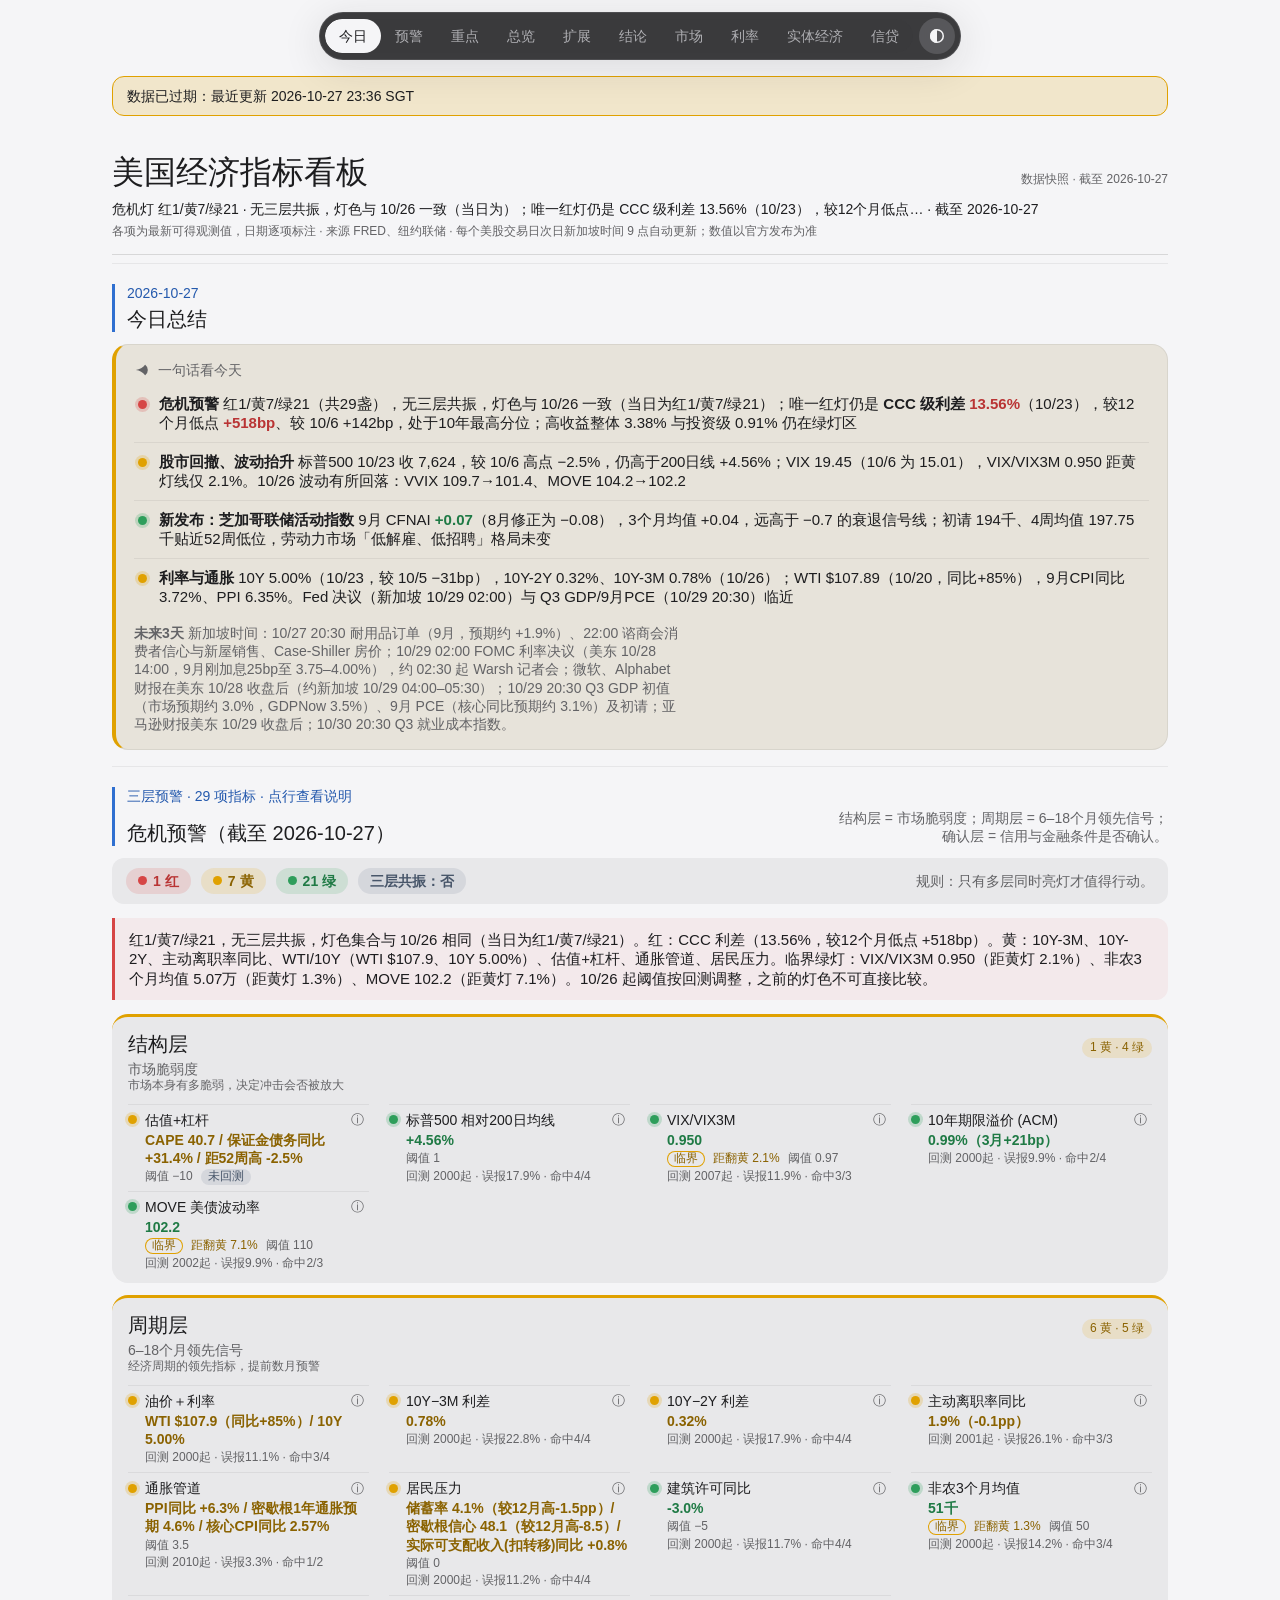
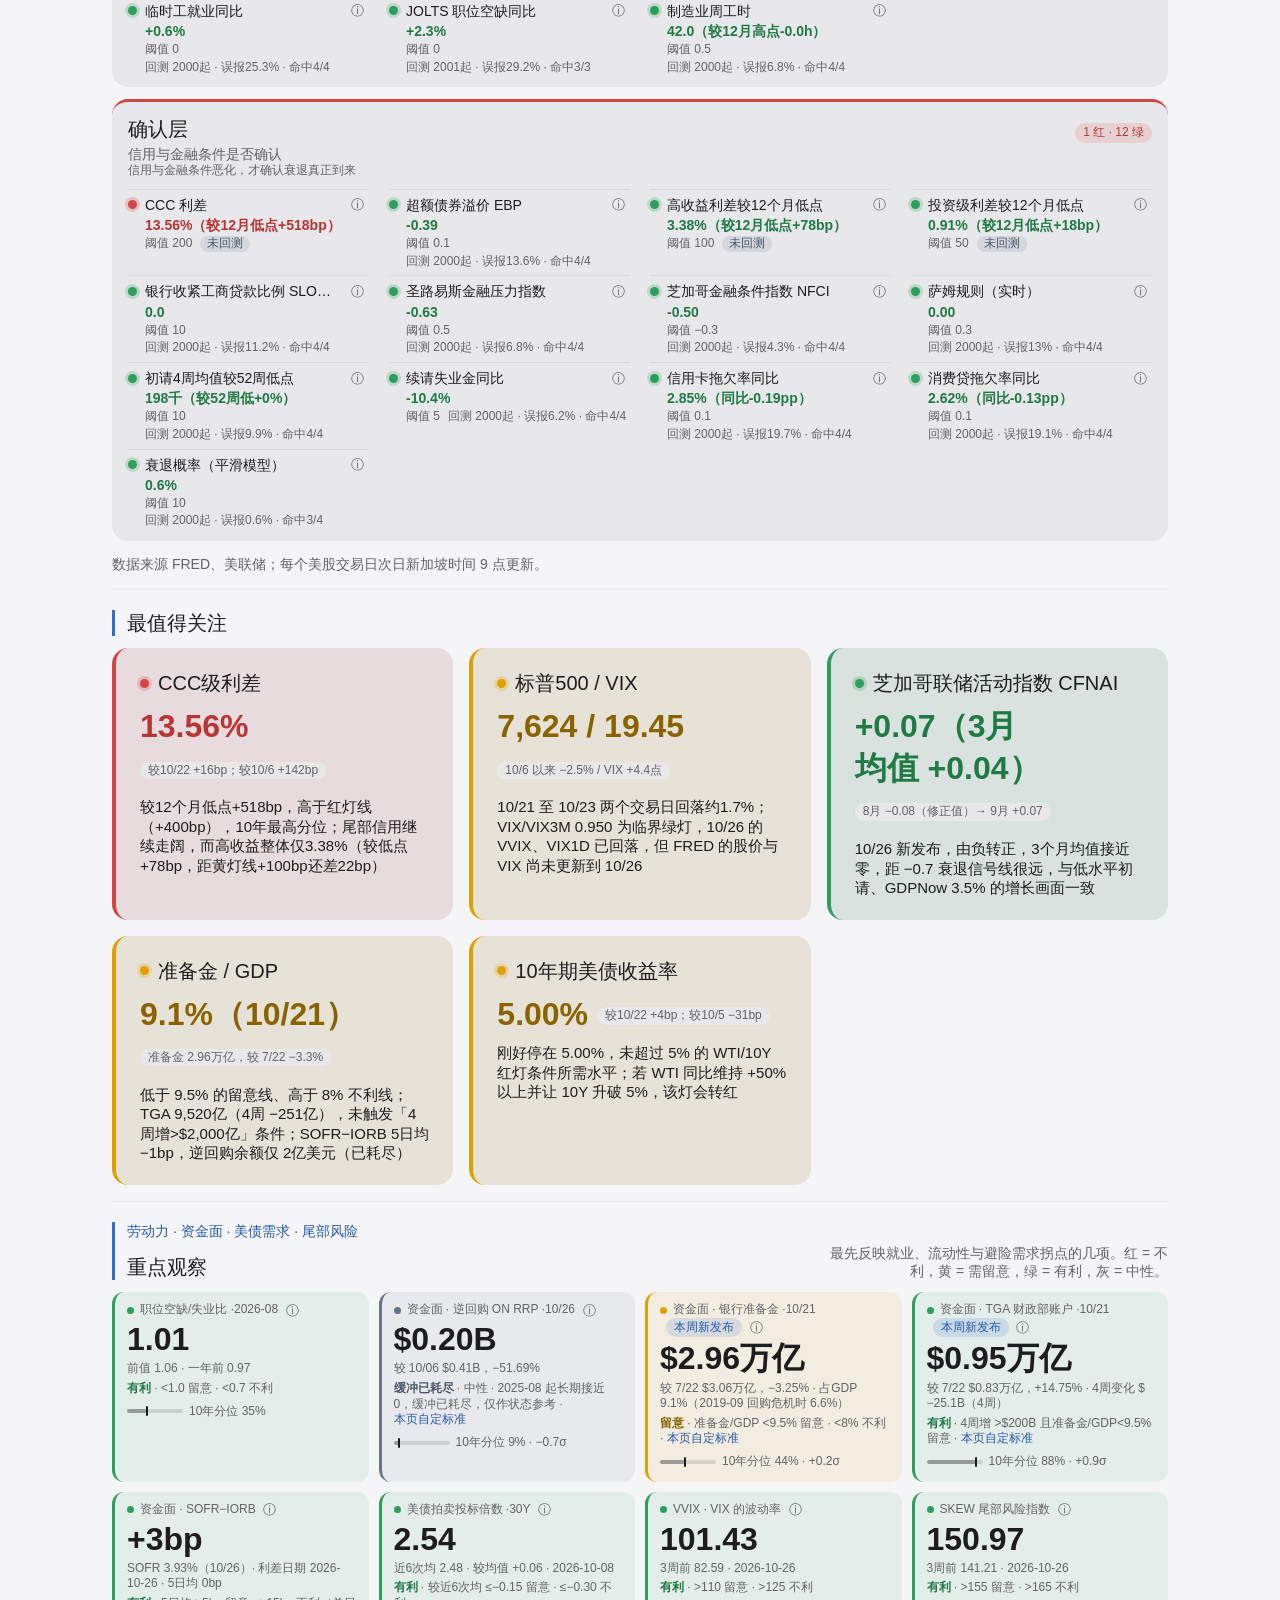
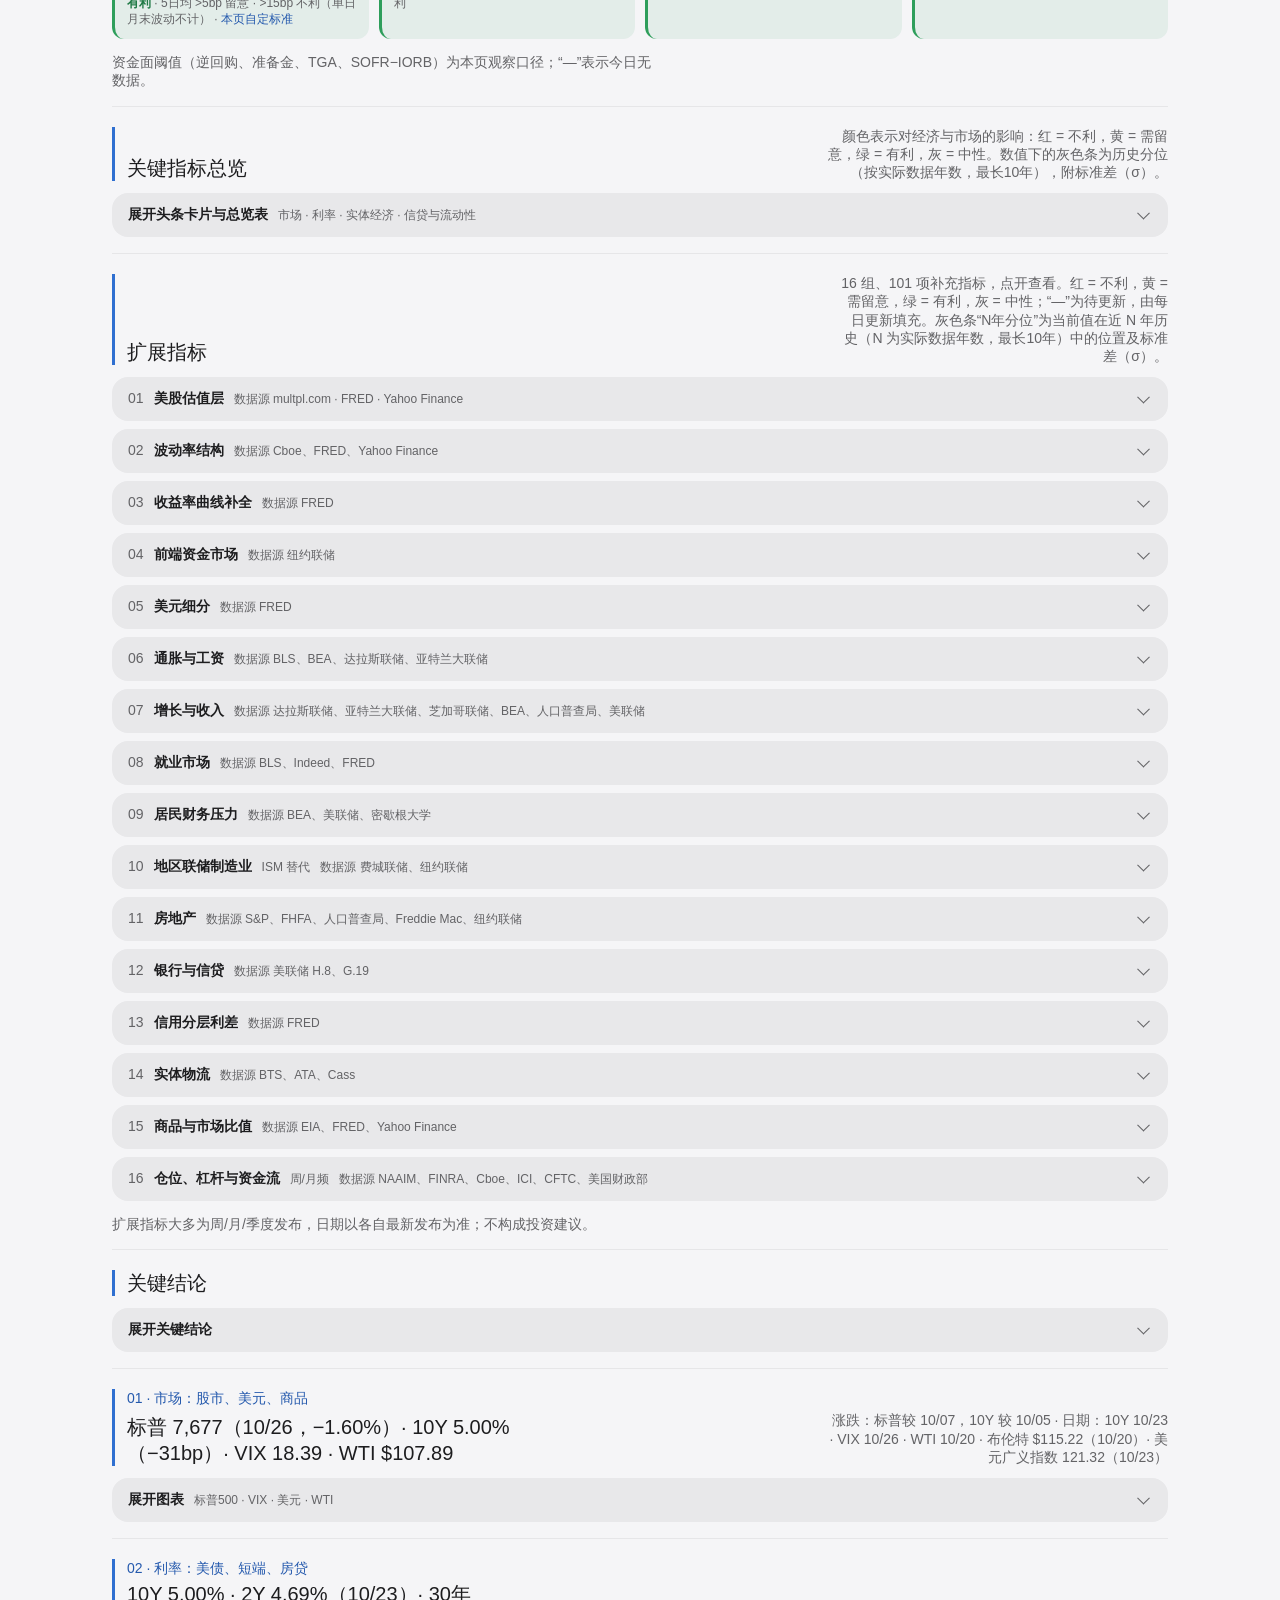
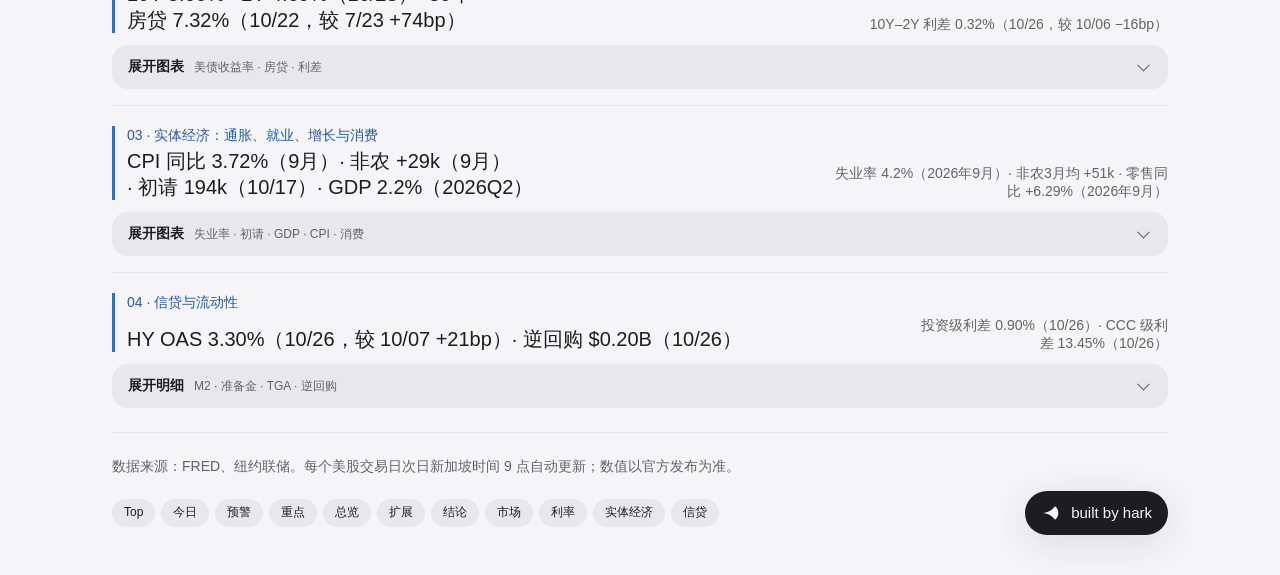
==== commit c6527461: "system fonts + new indicators 2026-10-27" ====
--- a/index.html
+++ b/index.html
@@ -4,12 +4,6 @@
     <meta charset="utf-8" />
     <meta name="viewport" content="width=device-width, initial-scale=1" />
     <title>美国经济指标看板</title>
-    <link rel="preconnect" href="https://fonts.googleapis.com" />
-    <link rel="preconnect" href="https://fonts.gstatic.com" crossorigin />
-    <link
-      rel="stylesheet"
-      href="https://fonts.googleapis.com/css2?family=Geist:wght@400;500;600&family=Geist+Mono:wght@400&display=swap"
-    />
     <link rel="stylesheet" href="hark.css" />
     <link rel="stylesheet" href="hark-charts.css" />
     <link rel="preconnect" href="https://cdn.jsdelivr.net" crossorigin />
@@ -394,7 +388,7 @@
         <section class="section" id="extended" data-nav="扩展">
           <div class="head">
             <h2>扩展指标</h2>
-            <p class="head__sub">16 组补充指标，点开查看。红 = 不利，黄 = 需留意，绿 = 有利，灰 = 中性；“—”为待更新，由每日更新填充。灰色条“N年分位”为当前值在近 N 年历史（N 为实际数据年数，最长10年）中的位置及标准差（σ）。</p>
+            <p class="head__sub"><span id="x-fold-n">16</span> 组、<span id="x-row-n">—</span> 项补充指标，点开查看。红 = 不利，黄 = 需留意，绿 = 有利，灰 = 中性；“—”为待更新，由每日更新填充。灰色条“N年分位”为当前值在近 N 年历史（N 为实际数据年数，最长10年）中的位置及标准差（σ）。</p>
           </div>
           <div class="x-folds">
             <details class="x-fold">
@@ -460,6 +454,7 @@
                     <tr class="x-n" data-xs="BGCR"><th scope="row">BGCR <small>广义一般担保回购</small></th><td class="num" data-k="other.nyfed.BGCR.rate" data-fmt="pct2">3.86%</td><td class="muted" data-k="other.nyfed.BGCR.date" data-fmt="iso">2026-10-21</td><td><i class="x-dot" aria-hidden="true"></i><span data-lbl>中性</span></td></tr>
                     <tr class="x-n" data-xs="n"><th scope="row">SOFR 30日均值<button class="x-info" type="button" aria-expanded="false" aria-label="SOFR 均值 说明" title="回购利率突然高于政策利率上限＝资金紧张">ⓘ</button><span class="x-tip" role="note">回购利率突然高于政策利率上限＝资金紧张</span></th><td class="num" data-k="other.nyfed.SOFRAI.avg30" data-fmt="pct2">3.89%</td><td class="muted" data-k="other.nyfed.SOFRAI.date" data-fmt="iso">2026-10-22</td><td><i class="x-dot" aria-hidden="true"></i><span data-lbl>中性</span></td></tr>
                     <tr class="x-n" data-xs="n"><th scope="row">SOFR 90日均值</th><td class="num" data-k="other.nyfed.SOFRAI.avg90" data-fmt="pct2">3.75%</td><td class="muted" data-k="other.nyfed.SOFRAI.date" data-fmt="iso">2026-10-22</td><td><i class="x-dot" aria-hidden="true"></i><span data-lbl>中性</span></td></tr>
+                    <tr class="x-n" data-xs="DEALERS" data-pct="-"><th scope="row">一级交易商美债净持仓<button class="x-info" type="button" aria-expanded="false" aria-label="一级交易商持仓 说明" title="做市商手里囤的美债越多，吸收新发国债的能力越弱，容易推高期限溢价、放大抛售。">ⓘ</button> <small>纽约联储，周度</small><span class="x-tip" role="note">做市商手里囤的美债越多，吸收新发国债的能力越弱，容易推高期限溢价、放大抛售。</span></th><td class="num">$<span data-k="other.dealers.value_busd" data-fmt="b1">443.5B</span> <small>4周 <span data-k="other.dealers.chg_4w" data-fmt="sb1">−11.1B</span>，10年分位 <span data-k="other.dealers.pctile_10y" data-fmt="pctl">92%</span>，历史高 <span data-k="other.dealers.hi_all" data-fmt="b1">557.1B</span></small></td><td class="muted"><span data-k="other.dealers.date" data-fmt="iso">2026-10-14</span> 周</td><td><i class="x-dot" aria-hidden="true"></i><span data-lbl>留意</span> <small>10年分位 ≥90% 留意 · ≥98% 不利（资产负债表满）</small></td></tr>
                   </tbody>
                 </table>
               </div>
@@ -490,6 +485,7 @@
                     <tr class="x-n" data-xs="n"><th scope="row">就业成本指数 ECI</th><td class="num"><span data-k="fred.ECIALLCIV.value" data-fmt="num2">177.18</span> <small>同比 <span data-k="fred.ECIALLCIV.yoy_pct" data-fmt="yoyp">+3.38%</span></small></td><td class="muted" data-k="fred.ECIALLCIV.date" data-fmt="q">2026Q2</td><td><i class="x-dot" aria-hidden="true"></i><span data-lbl>中性</span></td></tr>
                     <tr class="x-n" data-xs="n"><th scope="row">PCE 价格指数</th><td class="num"><span data-k="fred.PCEPI.value" data-fmt="num2">131.58</span> <small>同比 <span data-k="fred.PCEPI.yoy_pct" data-fmt="yoyp">+3.42%</span></small></td><td class="muted" data-k="fred.PCEPI.date" data-fmt="ym">2026-08</td><td><i class="x-dot" aria-hidden="true"></i><span data-lbl>中性</span></td></tr>
                     <tr class="x-g" data-xs="PCETRIM"><th scope="row">截尾均值 PCE<button class="x-info" type="button" aria-expanded="false" aria-label="截尾均值 PCE 说明" title="剔除每月涨跌最极端的品类后计算的通胀，更能反映潜在趋势">ⓘ</button> <small>达拉斯联储，12个月</small><span class="x-tip" role="note">剔除每月涨跌最极端的品类后计算的通胀，更能反映潜在趋势</span></th><td class="num"><span data-k="fred.PCETRIM12M159SFRBDAL.value" data-fmt="pct2">2.19%</span> <small>较前值 <span data-k="fred.PCETRIM12M159SFRBDAL.chg_abs" data-fmt="pt2">−0.09pt</span></small></td><td class="muted" data-k="fred.PCETRIM12M159SFRBDAL.date" data-fmt="ym">2026-08</td><td><i class="x-dot" aria-hidden="true"></i><span data-lbl>有利</span> <small>&gt;2.5% 留意 · &gt;3% 不利</small></td></tr>
+                    <tr class="x-n" data-xs="ISMPRC" data-pct="-"><th scope="row">ISM 价格指数（制造/服务）<button class="x-info" type="button" aria-expanded="false" aria-label="ISM 价格指数 说明" title="ISM 是全美采购经理调查，50 以上代表扩张；新订单领先生产，价格指数反映企业成本压力。">ⓘ</button> <small>ISM 新闻稿头条，每月手动更新 · 下次 <span data-k="manual.ISM.next">—</span></small><span class="x-tip" role="note">ISM 是全美采购经理调查，50 以上代表扩张；新订单领先生产，价格指数反映企业成本压力。</span></th><td class="num"><span data-k="manual.ISM.mfg_prices" data-fmt="num1">77.9</span> / <span data-k="manual.ISM.svc_prices" data-fmt="num1">74.0</span> <small>前值 <span data-k="manual.ISM.mfg_prices_prev" data-fmt="num1">71.1</span> / <span data-k="manual.ISM.svc_prices_prev" data-fmt="num1">72.6</span></small></td><td class="muted" data-k="manual.ISM.month" data-fmt="ym">2026-09</td><td><i class="x-dot" aria-hidden="true"></i><span data-lbl>不利</span> <small>&gt;65 留意 · &gt;75 不利（通胀压力）</small></td></tr>
                     <tr class="x-g" data-xs="ATLWAGE"><th scope="row">亚特兰大联储工资追踪 <small>3个月均值</small></th><td class="num"><span data-k="fred.FRBATLWGT3MMAUMHWGO.value" data-fmt="pct1">3.9%</span> <small>较前值 <span data-k="fred.FRBATLWGT3MMAUMHWGO.chg_abs" data-fmt="pt1">−0.2pt</span></small></td><td class="muted" data-k="fred.FRBATLWGT3MMAUMHWGO.date" data-fmt="ym">2026-09</td><td><i class="x-dot" aria-hidden="true"></i><span data-lbl>有利</span> <small>&gt;4.5% 留意</small></td></tr>
                   </tbody>
                 </table>
@@ -510,6 +506,8 @@
                     <tr class="x-n" data-xs="n"><th scope="row">制造业新订单</th><td class="num"><span data-k="fred.AMTMNO.value" data-fmt="yi">6,634.9 亿美元</span> <small>同比 <span data-k="fred.AMTMNO.yoy_pct" data-fmt="yoyp">+8.51%</span></small></td><td class="muted" data-k="fred.AMTMNO.date" data-fmt="ym">2026-08</td><td><i class="x-dot" aria-hidden="true"></i><span data-lbl>中性</span></td></tr>
                     <tr class="x-n" data-xs="n"><th scope="row">工业生产指数</th><td class="num"><span data-k="fred.INDPRO.value" data-fmt="num2">103.95</span> <small>同比 <span data-k="fred.INDPRO.yoy_pct" data-fmt="yoyp">+2.25%</span></small></td><td class="muted" data-k="fred.INDPRO.date" data-fmt="ym">2026-09</td><td><i class="x-dot" aria-hidden="true"></i><span data-lbl>中性</span></td></tr>
                     <tr class="x-g" data-xs="GDPNOW" data-pct="GDPNOW"><th scope="row">亚特兰大联储 GDPNow <small>季度实时预测 · 来源 <a class="link" href="https://www.atlantafed.org/cqer/research/gdpnow" target="_blank" rel="noopener">atlantafed.org</a></small></th><td class="num"><span data-k="other.gdpnow.value" data-fmt="pctr">3.5%</span> <small>预测季度 <span data-k="other.gdpnow.quarter">2026Q3</span> · 更新 <span data-k="other.gdpnow.updated" data-fmt="iso">2026-10-20</span> · 下次 <span data-k="other.gdpnow.next_update" data-fmt="iso">2026-10-27</span> · 较前值 <span data-k="fred.GDPNOW.chg_abs" data-fmt="pt2">+1.96pt</span></small></td><td class="muted" data-k="other.gdpnow.updated" data-fmt="iso">2026-10-20</td><td><i class="x-dot" aria-hidden="true"></i><span data-lbl>有利</span> <small>&lt;1% 留意 · &lt;0 不利</small></td></tr>
+                    <tr class="x-n" data-xs="ISMMFG" data-pct="-"><th scope="row">ISM 制造业 PMI<button class="x-info" type="button" aria-expanded="false" aria-label="ISM PMI 说明" title="ISM 是全美采购经理调查，50 以上代表扩张；新订单领先生产，价格指数反映企业成本压力。">ⓘ</button> <small>ISM 新闻稿头条，原始数据付费，每月手动更新 · 下次 <span data-k="manual.ISM.next">—</span></small><span class="x-tip" role="note">ISM 是全美采购经理调查，50 以上代表扩张；新订单领先生产，价格指数反映企业成本压力。</span></th><td class="num"><span data-k="manual.ISM.mfg" data-fmt="num1">54.5</span> <small>前值 <span data-k="manual.ISM.mfg_prev" data-fmt="num1">54.6</span> · 新订单 <span data-k="manual.ISM.mfg_new_orders" data-fmt="num1">55.3</span>（前值 <span data-k="manual.ISM.mfg_new_orders_prev" data-fmt="num1">53.7</span>）· 就业 <span data-k="manual.ISM.mfg_employment" data-fmt="num1">52.7</span></small></td><td class="muted" data-k="manual.ISM.month" data-fmt="ym">2026-09</td><td><i class="x-dot" aria-hidden="true"></i><span data-lbl>有利</span> <small>&lt;50 留意 · &lt;47.5 不利（ISM 称整体经济扩张分界）</small></td></tr>
+                    <tr class="x-n" data-xs="ISMSVC" data-pct="-"><th scope="row">ISM 服务业 PMI<button class="x-info" type="button" aria-expanded="false" aria-label="ISM 服务业 PMI 说明" title="ISM 是全美采购经理调查，50 以上代表扩张；新订单领先生产，价格指数反映企业成本压力。">ⓘ</button> <small>ISM 新闻稿头条，每月手动更新</small><span class="x-tip" role="note">ISM 是全美采购经理调查，50 以上代表扩张；新订单领先生产，价格指数反映企业成本压力。</span></th><td class="num"><span data-k="manual.ISM.svc" data-fmt="num1">54.9</span> <small>前值 <span data-k="manual.ISM.svc_prev" data-fmt="num1">55.4</span> · 新订单 <span data-k="manual.ISM.svc_new_orders" data-fmt="num1">59.8</span></small></td><td class="muted" data-k="manual.ISM.month" data-fmt="ym">2026-09</td><td><i class="x-dot" aria-hidden="true"></i><span data-lbl>有利</span> <small>&lt;50 留意 · &lt;48 不利</small></td></tr>
                     <tr class="x-g" data-xs="CFNAI"><th scope="row">CFNAI<button class="x-info" type="button" aria-expanded="false" aria-label="CFNAI 说明" title="芝加哥联储全国活动指数，0=趋势增长">ⓘ</button><span class="x-tip" role="note">芝加哥联储全国活动指数，0=趋势增长</span></th><td class="num"><span data-k="fred.CFNAI.value" data-fmt="num2">−0.04</span> <small>3月均 <span data-k="other.derived.cfnai_ma3.value" data-fmt="num2">0.04</span> · 较前值 <span data-k="fred.CFNAI.chg_abs" data-fmt="snum2">−0.12</span></small></td><td class="muted" data-k="fred.CFNAI.date" data-fmt="ym">2026-08</td><td><i class="x-dot" aria-hidden="true"></i><span data-lbl>有利</span> <small>3个月均值 &lt;−0.35 留意 · &lt;−0.7 不利（芝加哥联储衰退信号）</small></td></tr>
                     <tr class="x-a" data-xs="TCU"><th scope="row">产能利用率</th><td class="num"><span data-k="fred.TCU.value" data-fmt="pct1">76.9%</span> <small>较前值 <span data-k="fred.TCU.chg_abs" data-fmt="pt1">+0.4pt</span></small></td><td class="muted" data-k="fred.TCU.date" data-fmt="ym">2026-09</td><td><i class="x-dot" aria-hidden="true"></i><span data-lbl>留意</span> <small>&lt;77% 留意 · &lt;75% 不利</small></td></tr>
                     <tr class="x-g" data-xs="CP"><th scope="row">税后企业利润</th><td class="num">$<span data-k="fred.CP.value" data-fmt="tnb">4.28 万亿</span> <small>同比 <span data-k="fred.CP.yoy_pct" data-fmt="yoyp">+26.61%</span></small></td><td class="muted" data-k="fred.CP.date" data-fmt="q">2026Q2</td><td><i class="x-dot" aria-hidden="true"></i><span data-lbl>有利</span> <small>同比 &lt;0 留意</small></td></tr>
@@ -588,6 +586,7 @@
                   <tbody>
                     <tr class="x-n" data-xs="LOANS"><th scope="row">银行贷款与租赁 <small>H.8</small></th><td class="num">$<span data-k="fred.TOTLL.value" data-fmt="tnb">14.18 万亿</span> <small>同比 <span data-k="fred.TOTLL.yoy_pct" data-fmt="yoyp">+7.97%</span></small></td><td class="muted" data-k="fred.TOTLL.date" data-fmt="iso">2026-10-07</td><td><i class="x-dot" aria-hidden="true"></i><span data-lbl>中性</span></td></tr>
                     <tr class="x-g" data-xs="DEP"><th scope="row">银行存款<button class="x-info" type="button" aria-expanded="false" aria-label="银行存款 说明" title="存款持续流失是银行压力信号">ⓘ</button> <small>H.8</small><span class="x-tip" role="note">存款持续流失是银行压力信号</span></th><td class="num">$<span data-k="fred.DPSACBW027SBOG.value" data-fmt="tnb">19.77 万亿</span> <small>同比 <span data-k="fred.DPSACBW027SBOG.yoy_pct" data-fmt="yoyp">+6.89%</span></small></td><td class="muted" data-k="fred.DPSACBW027SBOG.date" data-fmt="iso">2026-10-07</td><td><i class="x-dot" aria-hidden="true"></i><span data-lbl>有利</span> <small>同比 &lt;0 留意</small></td></tr>
+                    <tr class="x-n" data-xs="SLOOSCC" data-pct="DRTSCLCC"><th scope="row">信用卡放贷标准收紧（SLOOS）<button class="x-info" type="button" aria-expanded="false" aria-label="SLOOS 说明" title="美联储贷款官员调查：净收紧信用卡标准的银行占比，越高代表居民信贷越难拿，领先消费放缓。">ⓘ</button> <small>净收紧银行占比</small><span class="x-tip" role="note">美联储贷款官员调查：净收紧信用卡标准的银行占比，越高代表居民信贷越难拿，领先消费放缓。</span></th><td class="num"><span data-k="fred.DRTSCLCC.value" data-fmt="pct1">6.7%</span> <small>前值 <span data-k="fred.DRTSCLCC.prev" data-fmt="pct1">2.0%</span></small></td><td class="muted"><span data-k="fred.DRTSCLCC.date" data-fmt="q">2026Q3</span> 季度</td><td><i class="x-dot" aria-hidden="true"></i><span data-lbl>有利</span> <small>&gt;20% 留意 · &gt;40% 不利</small></td></tr>
                     <tr class="x-n" data-xs="n"><th scope="row">消费信贷</th><td class="num">$<span data-k="fred.TOTALSL.value" data-fmt="tnm">5.20 万亿</span> <small>同比 <span data-k="fred.TOTALSL.yoy_pct" data-fmt="yoyp">+2.73%</span></small></td><td class="muted" data-k="fred.TOTALSL.date" data-fmt="ym">2026-08</td><td><i class="x-dot" aria-hidden="true"></i><span data-lbl>中性</span></td></tr>
                   </tbody>
                 </table>
@@ -602,6 +601,7 @@
                   <tbody>
                     <tr class="x-g" data-xs="BBB"><th scope="row">BBB 利差</th><td class="num"><span data-k="fred.BAMLC0A4CBBB.value" data-fmt="pct2">1.09%</span> <small>较前值 <span data-k="fred.BAMLC0A4CBBB.chg_bp" data-fmt="bp">+5bp</span></small></td><td class="muted" data-k="fred.BAMLC0A4CBBB.date" data-fmt="iso">2026-10-21</td><td><i class="x-dot" aria-hidden="true"></i><span data-lbl>有利</span> <small>&gt;1.3% 留意 · &gt;1.6% 不利</small></td></tr>
                     <tr class="x-r" data-xs="CCC"><th scope="row">CCC 利差<button class="x-info" type="button" aria-expanded="false" aria-label="CCC 利差 说明" title="CCC 往往最先预警违约潮">ⓘ</button><span class="x-tip" role="note">CCC 往往最先预警违约潮</span></th><td class="num"><span data-k="fred.BAMLH0A3HYC.value" data-fmt="pct2">13.07%</span> <small>较前值 <span data-k="fred.BAMLH0A3HYC.chg_bp" data-fmt="bp">+105bp</span></small></td><td class="muted" data-k="fred.BAMLH0A3HYC.date" data-fmt="iso">2026-10-21</td><td><i class="x-dot" aria-hidden="true"></i><span data-lbl>不利</span> <small>&gt;10% 或较12月低点 ≥+200bp 留意 · &gt;15% 或 ≥+400bp 不利</small></td></tr>
+                    <tr class="x-n" data-xs="BAALOW" data-pct="BAA10Y"><th scope="row">Moody's Baa−10Y 利差<button class="x-info" type="button" aria-expanded="false" aria-label="Baa 利差 说明" title="1986年起的长历史信用利差，弥补 ICE 利差只有3年数据的短板；回测中较低点+50bp 平均提前约 1 年预警（2001/2020），2022 年未触发。">ⓘ</button> <small>FRED BAA10Y · AAA10Y</small><span class="x-tip" role="note">1986年起的长历史信用利差，弥补 ICE 利差只有3年数据的短板；回测中较低点+50bp 平均提前约 1 年预警（2001/2020），2022 年未触发。</span></th><td class="num"><span data-k="other.derived.baa_vs_low.value" data-fmt="pct2">1.47%</span> <small>较12个月低点 <span data-k="other.derived.baa_vs_low.vs_low_bp" data-fmt="bp">+8bp</span>（低点 <span data-k="other.derived.baa_vs_low.low_12m" data-fmt="pct2">1.39%</span>）· AAA−10Y <span data-k="fred.AAA10Y.value" data-fmt="pct2">1.00%</span></small></td><td class="muted" data-k="other.derived.baa_vs_low.date" data-fmt="iso">2026-10-23</td><td><i class="x-dot" aria-hidden="true"></i><span data-lbl>有利</span> <small>较低点 ≥+50bp 留意 · ≥+75bp 不利</small></td></tr>
                     <tr class="x-a" data-xs="HYEY"><th scope="row">高收益债有效收益率</th><td class="num"><span data-k="fred.BAMLH0A0HYM2EY.value" data-fmt="pct2">8.17%</span> <small>较前值 <span data-k="fred.BAMLH0A0HYM2EY.chg_bp" data-fmt="bp">+4bp</span></small></td><td class="muted" data-k="fred.BAMLH0A0HYM2EY.date" data-fmt="iso">2026-10-21</td><td><i class="x-dot" aria-hidden="true"></i><span data-lbl>留意</span> <small>&gt;8% 留意</small></td></tr>
                   </tbody>
                 </table>
@@ -821,7 +821,7 @@
 
     <!-- Chart series come only from dash.json sparks (window.dashSeries); no hand-typed fallback values. -->
     <script type="application/json" id="d-series">{}</script>
-    <!-- DAILY UPDATE: replace only this block with new dash.json --><script id="dash-data" type="application/json">{"prev_snapshot_sgt":"2026-10-26 21:49","asof_sgt":"2026-10-27","generated_sgt":"2026-10-27 09:06","fred":{"SP500":{"date":"2026-10-23","value":7623.68,"freq":"d","prev_date":"2026-10-06","prev":7818.93,"stale":false,"chg_pct":-2.5,"chg_abs":-195.25,"pctile_10y":98,"z_10y":2.28,"hist_basis":"level","hist_from":"2016-10-27","spark":[7818.93,7801.77,7765.36,7811.54,7807.24,7805.45,7718.94,7744.06,7659.44,7690.73,7712.57,7757.17,7663.43,7623.68],"spark_dates":["2026-10-06","2026-10-07","2026-10-08","2026-10-09","2026-10-12","2026-10-13","2026-10-14","2026-10-15","2026-10-16","2026-10-19","2026-10-20","2026-10-21","2026-10-22","2026-10-23"],"hist_years":10},"VIXCLS":{"date":"2026-10-23","value":19.45,"freq":"d","prev_date":"2026-10-06","prev":15.01,"stale":false,"chg_pct":29.58,"chg_abs":4.44,"pctile_10y":66,"z_10y":0.11,"hist_basis":"level","hist_from":"2016-10-22","spark":[15.01,15.08,15.41,14.84,15.21,15.27,16.87,16.46,19.99,18.44,17.31,16.68,19.03,19.45],"spark_dates":["2026-10-06","2026-10-07","2026-10-08","2026-10-09","2026-10-12","2026-10-13","2026-10-14","2026-10-15","2026-10-16","2026-10-19","2026-10-20","2026-10-21","2026-10-22","2026-10-23"],"hist_years":10},"DTWEXBGS":{"date":"2026-10-23","value":121.3202,"freq":"d","prev_date":"2026-10-05","prev":121.2708,"stale":false,"chg_pct":0.04,"chg_abs":0.0494,"pctile_10y":78,"z_10y":0.77,"hist_basis":"level","hist_from":"2016-10-22","spark":[121.2708,120.8976,121.2558,121.4469,121.6023,121.4433,122.0037,121.5693,121.4048,121.3248,121.116,121.3422,121.3531,121.3202],"spark_dates":["2026-10-05","2026-10-06","2026-10-07","2026-10-08","2026-10-09","2026-10-13","2026-10-14","2026-10-15","2026-10-16","2026-10-19","2026-10-20","2026-10-21","2026-10-22","2026-10-23"],"hist_years":10},"DEXJPUS":{"date":"2026-10-23","value":156.87,"freq":"d","prev_date":"2026-10-05","prev":157.97,"stale":false,"chg_pct":-0.7,"chg_abs":-1.1,"pctile_10y":91,"z_10y":1.5,"hist_basis":"level","hist_from":"2016-10-22","spark":[157.97,158.12,158.11,158.33,158.34,158.36,158.84,158.18,158.0,158.49,158.2,158.13,157.11,156.87],"spark_dates":["2026-10-05","2026-10-06","2026-10-07","2026-10-08","2026-10-09","2026-10-13","2026-10-14","2026-10-15","2026-10-16","2026-10-19","2026-10-20","2026-10-21","2026-10-22","2026-10-23"],"hist_years":10},"DEXUSEU":{"date":"2026-10-23","value":1.1199,"freq":"d","prev_date":"2026-10-05","prev":1.1211,"stale":false,"chg_pct":-0.11,"chg_abs":-0.0012,"pctile_10y":47,"z_10y":-0.08,"hist_basis":"level","hist_from":"2016-10-22","spark":[1.1211,1.1262,1.1187,1.1192,1.1193,1.1196,1.1123,1.1204,1.1231,1.1209,1.1232,1.1219,1.1212,1.1199],"spark_dates":["2026-10-05","2026-10-06","2026-10-07","2026-10-08","2026-10-09","2026-10-13","2026-10-14","2026-10-15","2026-10-16","2026-10-19","2026-10-20","2026-10-21","2026-10-22","2026-10-23"],"hist_years":10},"DGS2":{"date":"2026-10-23","value":4.69,"freq":"d","prev_date":"2026-10-05","prev":4.84,"stale":false,"chg_bp":-15.0,"chg_abs":-0.15,"pctile_10y":91,"z_10y":1.33,"hist_basis":"level","hist_from":"2016-10-22","spark":[4.84,4.79,4.77,4.75,4.8,4.79,4.82,4.77,4.74,4.77,4.79,4.81,4.65,4.69],"spark_dates":["2026-10-05","2026-10-06","2026-10-07","2026-10-08","2026-10-09","2026-10-13","2026-10-14","2026-10-15","2026-10-16","2026-10-19","2026-10-20","2026-10-21","2026-10-22","2026-10-23"],"hist_years":10},"DGS10":{"date":"2026-10-23","value":5.0,"freq":"d","prev_date":"2026-10-05","prev":5.31,"stale":false,"chg_bp":-31.0,"chg_abs":-0.31,"pctile_10y":99,"z_10y":1.68,"hist_basis":"level","hist_from":"2016-10-22","spark":[5.31,5.27,5.28,5.22,5.24,5.21,5.19,5.1,5.09,5.15,5.12,5.13,4.96,5.0],"spark_dates":["2026-10-05","2026-10-06","2026-10-07","2026-10-08","2026-10-09","2026-10-13","2026-10-14","2026-10-15","2026-10-16","2026-10-19","2026-10-20","2026-10-21","2026-10-22","2026-10-23"],"hist_years":10},"DGS30":{"date":"2026-10-23","value":5.33,"freq":"d","prev_date":"2026-10-05","prev":5.66,"stale":false,"chg_bp":-33.0,"chg_abs":-0.33,"pctile_10y":99,"z_10y":1.77,"hist_basis":"level","hist_from":"2016-10-22","spark":[5.66,5.64,5.67,5.6,5.6,5.56,5.52,5.43,5.43,5.48,5.42,5.42,5.29,5.33],"spark_dates":["2026-10-05","2026-10-06","2026-10-07","2026-10-08","2026-10-09","2026-10-13","2026-10-14","2026-10-15","2026-10-16","2026-10-19","2026-10-20","2026-10-21","2026-10-22","2026-10-23"],"hist_years":10},"T10Y2Y":{"date":"2026-10-26","value":0.32,"freq":"d","prev_date":"2026-10-06","prev":0.48,"stale":false,"chg_bp":-16.0,"chg_abs":-0.16,"pctile_10y":47,"z_10y":-0.04,"hist_basis":"level","hist_from":"2016-10-25","spark":[0.48,0.51,0.47,0.44,0.42,0.37,0.33,0.35,0.38,0.33,0.32,0.31,0.31,0.32],"spark_dates":["2026-10-06","2026-10-07","2026-10-08","2026-10-09","2026-10-13","2026-10-14","2026-10-15","2026-10-16","2026-10-19","2026-10-20","2026-10-21","2026-10-22","2026-10-23","2026-10-26"],"hist_years":10},"T10Y3M":{"date":"2026-10-26","value":0.78,"freq":"d","prev_date":"2026-10-06","prev":1.06,"stale":false,"chg_bp":-28.0,"chg_abs":-0.28,"pctile_10y":61,"z_10y":0.41,"hist_basis":"level","hist_from":"2016-10-25","spark":[1.06,1.06,0.99,0.99,0.95,0.91,0.82,0.83,0.88,0.86,0.88,0.74,0.78,0.78],"spark_dates":["2026-10-06","2026-10-07","2026-10-08","2026-10-09","2026-10-13","2026-10-14","2026-10-15","2026-10-16","2026-10-19","2026-10-20","2026-10-21","2026-10-22","2026-10-23","2026-10-26"],"hist_years":10},"SOFR":{"date":"2026-10-23","value":3.92,"freq":"d","prev_date":"2026-10-05","prev":3.89,"stale":false,"chg_bp":3.0,"chg_abs":0.03,"pctile_10y":65,"z_10y":0.64,"hist_basis":"level","hist_from":"2018-04-03","spark":[3.89,3.9,3.88,3.87,3.87,3.89,3.88,3.89,3.88,3.87,3.88,3.88,3.9,3.92],"spark_dates":["2026-10-05","2026-10-06","2026-10-07","2026-10-08","2026-10-09","2026-10-13","2026-10-14","2026-10-15","2026-10-16","2026-10-19","2026-10-20","2026-10-21","2026-10-22","2026-10-23"],"hist_years":9},"EFFR":{"date":"2026-10-23","value":3.88,"freq":"d","prev_date":"2026-10-05","prev":3.88,"stale":false,"chg_bp":0.0,"chg_abs":0.0,"pctile_10y":71,"z_10y":0.76,"hist_basis":"level","hist_from":"2016-10-22","spark":[3.88,3.88,3.88,3.88,3.88,3.88,3.88,3.88,3.88,3.88,3.88,3.88,3.88,3.88],"spark_dates":["2026-10-05","2026-10-06","2026-10-07","2026-10-08","2026-10-09","2026-10-13","2026-10-14","2026-10-15","2026-10-16","2026-10-19","2026-10-20","2026-10-21","2026-10-22","2026-10-23"],"hist_years":10},"DFII10":{"date":"2026-10-23","value":2.66,"freq":"d","prev_date":"2026-10-05","prev":2.95,"stale":false,"chg_bp":-29.0,"chg_abs":-0.29,"pctile_10y":99,"z_10y":1.73,"hist_basis":"level","hist_from":"2016-10-22","spark":[2.95,2.91,2.92,2.87,2.91,2.88,2.84,2.78,2.74,2.8,2.77,2.76,2.64,2.66],"spark_dates":["2026-10-05","2026-10-06","2026-10-07","2026-10-08","2026-10-09","2026-10-13","2026-10-14","2026-10-15","2026-10-16","2026-10-19","2026-10-20","2026-10-21","2026-10-22","2026-10-23"],"hist_years":10},"T10YIE":{"date":"2026-10-26","value":2.34,"freq":"d","prev_date":"2026-10-06","prev":2.36,"stale":false,"chg_bp":-2.0,"chg_abs":-0.02,"pctile_10y":75,"z_10y":0.64,"hist_basis":"level","hist_from":"2016-10-25","spark":[2.36,2.36,2.35,2.33,2.33,2.35,2.32,2.35,2.35,2.35,2.37,2.32,2.34,2.34],"spark_dates":["2026-10-06","2026-10-07","2026-10-08","2026-10-09","2026-10-13","2026-10-14","2026-10-15","2026-10-16","2026-10-19","2026-10-20","2026-10-21","2026-10-22","2026-10-23","2026-10-26"],"hist_years":10},"MORTGAGE30US":{"date":"2026-10-22","value":7.32,"freq":"w","prev_date":"2026-07-23","prev":6.58,"stale":false,"chg_bp":74.0,"chg_abs":0.74,"pctile_10y":98,"z_10y":1.53,"hist_basis":"level","hist_from":"2016-10-21","spark":[6.58,6.66,6.69,6.67,6.65,6.66,6.71,6.76,6.95,7.03,7.28,7.4,7.4,7.32],"spark_dates":["2026-07-23","2026-07-30","2026-08-06","2026-08-13","2026-08-20","2026-08-27","2026-09-03","2026-09-10","2026-09-17","2026-09-24","2026-10-01","2026-10-08","2026-10-15","2026-10-22"],"hist_years":10,"fresh":"new"},"CPIAUCSL":{"date":"2026-09-01","value":336.298,"freq":"m","prev_date":"2026-08-01","prev":334.131,"stale":false,"chg_pct":0.65,"yoy_pct":3.72,"yoy_prev_pct":3.35,"yoy_chg_pt":0.37,"chg_abs":2.167,"pctile_10y":73,"z_10y":0.13,"hist_basis":"yoy","hist_from":"2016-10-01","spark":[322.169,323.291,324.245,325.063,326.031,326.588,327.46,330.293,332.407,333.979,332.568,332.813,334.131,336.298],"spark_dates":["2025-07-01","2025-08-01","2025-09-01","2025-11-01","2025-12-01","2026-01-01","2026-02-01","2026-03-01","2026-04-01","2026-05-01","2026-06-01","2026-07-01","2026-08-01","2026-09-01"],"hist_years":10},"CPILFESL":{"date":"2026-09-01","value":338.896,"freq":"m","prev_date":"2026-08-01","prev":337.765,"stale":false,"chg_pct":0.33,"yoy_pct":2.57,"yoy_prev_pct":2.45,"yoy_chg_pt":0.12,"chg_abs":1.131,"pctile_10y":45,"z_10y":-0.47,"hist_basis":"yoy","hist_from":"2016-10-01","spark":[328.682,329.7,330.418,331.043,331.814,332.793,333.512,334.165,335.423,336.121,336.065,336.789,337.765,338.896],"spark_dates":["2025-07-01","2025-08-01","2025-09-01","2025-11-01","2025-12-01","2026-01-01","2026-02-01","2026-03-01","2026-04-01","2026-05-01","2026-06-01","2026-07-01","2026-08-01","2026-09-01"],"hist_years":10},"PCEPILFE":{"date":"2026-08-01","value":130.455,"freq":"m","prev_date":"2026-07-01","prev":130.133,"stale":false,"chg_pct":0.25,"yoy_pct":3.01,"yoy_prev_pct":2.98,"yoy_chg_pt":0.03,"chg_abs":0.322,"pctile_10y":62,"z_10y":0.06,"hist_basis":"yoy","hist_from":"2016-10-01","spark":[126.363,126.646,126.94,127.165,127.363,127.765,128.27,128.701,129.03,129.395,129.796,129.969,130.133,130.455],"spark_dates":["2025-07-01","2025-08-01","2025-09-01","2025-10-01","2025-11-01","2025-12-01","2026-01-01","2026-02-01","2026-03-01","2026-04-01","2026-05-01","2026-06-01","2026-07-01","2026-08-01"],"hist_years":10},"UNRATE":{"date":"2026-09-01","value":4.2,"freq":"m","prev_date":"2026-08-01","prev":4.1,"stale":false,"chg_bp":10.0,"rise_from_12m_low":0.1,"chg_abs":0.1,"pctile_10y":64,"z_10y":-0.19,"hist_basis":"level","hist_from":"2016-10-01","spark":[4.3,4.3,4.4,4.5,4.4,4.3,4.4,4.3,4.3,4.3,4.2,4.1,4.1,4.2],"spark_dates":["2025-07-01","2025-08-01","2025-09-01","2025-11-01","2025-12-01","2026-01-01","2026-02-01","2026-03-01","2026-04-01","2026-05-01","2026-06-01","2026-07-01","2026-08-01","2026-09-01"],"hist_years":10},"PAYEMS":{"date":"2026-09-01","value":159044.0,"freq":"m","prev_date":"2026-08-01","prev":159015.0,"stale":false,"chg_pct":0.02,"yoy_pct":0.31,"yoy_prev_pct":0.34,"yoy_chg_pt":-0.03,"mom_k":29.0,"avg3_k":50.7,"chg_abs":29.0,"pctile_10y":13,"z_10y":-0.04,"hist_basis":"mom","hist_from":"2016-10-01","spark":[158472.0,158548.0,158408.0,158449.0,158432.0,158592.0,158436.0,158650.0,158798.0,158861.0,158892.0,158882.0,159015.0,159044.0],"spark_dates":["2025-08-01","2025-09-01","2025-10-01","2025-11-01","2025-12-01","2026-01-01","2026-02-01","2026-03-01","2026-04-01","2026-05-01","2026-06-01","2026-07-01","2026-08-01","2026-09-01"],"hist_years":10},"ICSA":{"date":"2026-10-17","value":194000.0,"freq":"w","prev_date":"2026-07-18","prev":189000.0,"stale":false,"chg_pct":2.65,"chg_abs":5000.0,"pctile_10y":1,"z_10y":-0.3,"hist_basis":"level","hist_from":"2016-10-16","spark":[189000.0,198000.0,200000.0,212000.0,207000.0,204000.0,207000.0,207000.0,198000.0,198000.0,199000.0,198000.0,200000.0,194000.0],"spark_dates":["2026-07-18","2026-07-25","2026-08-01","2026-08-08","2026-08-15","2026-08-22","2026-08-29","2026-09-05","2026-09-12","2026-09-19","2026-09-26","2026-10-03","2026-10-10","2026-10-17"],"hist_years":10},"A191RL1Q225SBEA":{"date":"2026-04-01","value":2.2,"freq":"q","prev_date":"2026-01-01","prev":2.5,"stale":false,"chg_bp":-30.0,"chg_abs":-0.3,"pctile_10y":33,"z_10y":-0.08,"hist_basis":"level","hist_from":"2016-10-01","spark":[0.1,4.0,3.9,0.2,2.5,2.2],"spark_dates":["2025-01-01","2025-04-01","2025-07-01","2025-10-01","2026-01-01","2026-04-01"],"hist_years":9},"RSAFS":{"date":"2026-09-01","value":745021.0,"freq":"m","prev_date":"2026-08-01","prev":739322.0,"stale":false,"chg_pct":0.77,"yoy_pct":6.29,"yoy_prev_pct":5.56,"yoy_chg_pt":0.73,"mom_pct":0.77,"chg_abs":5699.0,"pctile_10y":78,"z_10y":0.14,"hist_basis":"yoy","hist_from":"2016-10-01","spark":[700407.0,700948.0,700790.0,705453.0,706264.0,701860.0,707959.0,719700.0,723921.0,731415.0,732898.0,729915.0,739322.0,745021.0],"spark_dates":["2025-08-01","2025-09-01","2025-10-01","2025-11-01","2025-12-01","2026-01-01","2026-02-01","2026-03-01","2026-04-01","2026-05-01","2026-06-01","2026-07-01","2026-08-01","2026-09-01"],"hist_years":10},"UMCSENT":{"date":"2026-09-01","value":48.1,"freq":"m","prev_date":"2026-08-01","prev":51.7,"stale":false,"chg_pct":-6.96,"chg_abs":-3.6,"pctile_10y":2,"z_10y":-1.68,"hist_basis":"level","hist_from":"2016-10-01","spark":[58.2,55.1,53.6,51.0,52.9,56.4,56.6,53.3,49.8,44.8,49.5,55.2,51.7,48.1],"spark_dates":["2025-08-01","2025-09-01","2025-10-01","2025-11-01","2025-12-01","2026-01-01","2026-02-01","2026-03-01","2026-04-01","2026-05-01","2026-06-01","2026-07-01","2026-08-01","2026-09-01"],"hist_years":10},"HOUST":{"date":"2026-09-01","value":1221.0,"freq":"m","prev_date":"2026-08-01","prev":1288.0,"stale":false,"chg_pct":-5.2,"chg_abs":-67.0,"pctile_10y":17,"z_10y":-0.96,"hist_basis":"level","hist_from":"2016-10-01","spark":[1291.0,1319.0,1273.0,1319.0,1378.0,1385.0,1346.0,1522.0,1414.0,1182.0,1439.0,1369.0,1288.0,1221.0],"spark_dates":["2025-08-01","2025-09-01","2025-10-01","2025-11-01","2025-12-01","2026-01-01","2026-02-01","2026-03-01","2026-04-01","2026-05-01","2026-06-01","2026-07-01","2026-08-01","2026-09-01"],"hist_years":10},"BAMLH0A0HYM2":{"date":"2026-10-23","value":3.38,"freq":"d","prev_date":"2026-10-06","prev":3.03,"stale":false,"chg_bp":35.0,"chg_abs":0.35,"pctile_10y":85,"z_10y":0.83,"hist_basis":"level","hist_from":"2023-10-27","spark":[3.03,3.09,3.15,3.11,3.11,3.16,3.25,3.23,3.31,3.29,3.33,3.27,3.4,3.38],"spark_dates":["2026-10-06","2026-10-07","2026-10-08","2026-10-09","2026-10-12","2026-10-13","2026-10-14","2026-10-15","2026-10-16","2026-10-19","2026-10-20","2026-10-21","2026-10-22","2026-10-23"],"hist_years":3},"BAMLC0A0CM":{"date":"2026-10-23","value":0.91,"freq":"d","prev_date":"2026-10-06","prev":0.83,"stale":false,"chg_bp":8.0,"chg_abs":0.08,"pctile_10y":67,"z_10y":0.26,"hist_basis":"level","hist_from":"2023-10-27","spark":[0.83,0.82,0.82,0.83,0.83,0.83,0.84,0.84,0.85,0.87,0.87,0.88,0.89,0.91],"spark_dates":["2026-10-06","2026-10-07","2026-10-08","2026-10-09","2026-10-12","2026-10-13","2026-10-14","2026-10-15","2026-10-16","2026-10-19","2026-10-20","2026-10-21","2026-10-22","2026-10-23"],"hist_years":3},"WALCL":{"date":"2026-10-21","value":6753604.0,"freq":"w","prev_date":"2026-07-22","prev":6747378.0,"stale":false,"chg_pct":0.09,"chg_abs":6226.0,"pctile_10y":51,"z_10y":0.18,"hist_basis":"level","hist_from":"2016-10-20","spark":[6747378.0,6738190.0,6748567.0,6759955.0,6745699.0,6730912.0,6737204.0,6740619.0,6746548.0,6747704.0,6743031.0,6747560.0,6755639.0,6753604.0],"spark_dates":["2026-07-22","2026-07-29","2026-08-05","2026-08-12","2026-08-19","2026-08-26","2026-09-02","2026-09-09","2026-09-16","2026-09-23","2026-09-30","2026-10-07","2026-10-14","2026-10-21"],"hist_years":10,"fresh":"new"},"WRESBAL":{"date":"2026-10-21","value":2962607.0,"freq":"w","prev_date":"2026-07-22","prev":3062149.0,"stale":false,"chg_pct":-3.25,"chg_abs":-99542.0,"pctile_10y":44,"z_10y":0.17,"hist_basis":"level","hist_from":"2016-10-20","spark":[3062149.0,2984570.0,2993349.0,2944059.0,2935287.0,2924936.0,2894531.0,2991310.0,3013794.0,2930193.0,2948090.0,3029659.0,3022140.0,2962607.0],"spark_dates":["2026-07-22","2026-07-29","2026-08-05","2026-08-12","2026-08-19","2026-08-26","2026-09-02","2026-09-09","2026-09-16","2026-09-23","2026-09-30","2026-10-07","2026-10-14","2026-10-21"],"hist_years":10,"fresh":"new"},"WTREGEN":{"date":"2026-10-21","value":952002.0,"freq":"w","prev_date":"2026-07-22","prev":829623.0,"stale":false,"chg_pct":14.75,"chg_abs":122379.0,"pctile_10y":88,"z_10y":0.89,"hist_basis":"level","hist_from":"2016-10-20","spark":[829623.0,910776.0,907324.0,963950.0,953612.0,950736.0,967935.0,883335.0,877028.0,977084.0,948674.0,880253.0,883373.0,952002.0],"spark_dates":["2026-07-22","2026-07-29","2026-08-05","2026-08-12","2026-08-19","2026-08-26","2026-09-02","2026-09-09","2026-09-16","2026-09-23","2026-09-30","2026-10-07","2026-10-14","2026-10-21"],"hist_years":10,"fresh":"new"},"RRPONTSYD":{"date":"2026-10-26","value":0.2,"freq":"d","prev_date":"2026-10-06","prev":0.414,"stale":false,"chg_pct":-51.69,"chg_abs":-0.214,"pctile_10y":9,"z_10y":-0.68,"hist_basis":"level","hist_from":"2016-10-25","spark":[0.414,2.338,0.335,0.3,0.275,0.201,1.201,0.1,0.33,0.227,0.237,0.351,0.2,0.2],"spark_dates":["2026-10-06","2026-10-07","2026-10-08","2026-10-09","2026-10-13","2026-10-14","2026-10-15","2026-10-16","2026-10-19","2026-10-20","2026-10-21","2026-10-22","2026-10-23","2026-10-26"],"hist_years":10},"M2SL":{"date":"2026-08-01","value":23342.8,"freq":"m","prev_date":"2026-07-01","prev":23217.9,"stale":false,"chg_pct":0.54,"yoy_pct":5.66,"yoy_prev_pct":5.41,"yoy_chg_pt":0.25,"chg_abs":124.9,"pctile_10y":69,"z_10y":-0.08,"hist_basis":"yoy","hist_from":"2016-10-01","spark":[22025.6,22092.6,22176.1,22249.8,22279.8,22355.3,22413.4,22598.7,22640.3,22756.6,23013.7,23114.9,23217.9,23342.8],"spark_dates":["2025-07-01","2025-08-01","2025-09-01","2025-10-01","2025-11-01","2025-12-01","2026-01-01","2026-02-01","2026-03-01","2026-04-01","2026-05-01","2026-06-01","2026-07-01","2026-08-01"],"hist_years":10},"DCOILWTICO":{"date":"2026-10-20","value":107.89,"freq":"d","prev_date":"2026-10-01","prev":99.77,"stale":false,"chg_pct":8.14,"chg_abs":8.12,"pctile_10y":98,"z_10y":2.26,"hist_basis":"level","hist_from":"2016-10-19","spark":[99.77,97.89,96.13,96.24,95.02,98.26,98.73,94.99,95.39,96.34,104.71,108.21,110.01,107.89],"spark_dates":["2026-10-01","2026-10-02","2026-10-05","2026-10-06","2026-10-07","2026-10-08","2026-10-09","2026-10-12","2026-10-13","2026-10-14","2026-10-15","2026-10-16","2026-10-19","2026-10-20"],"hist_years":10},"DCOILBRENTEU":{"date":"2026-10-20","value":115.22,"freq":"d","prev_date":"2026-10-01","prev":114.82,"stale":false,"chg_pct":0.35,"chg_abs":0.4,"pctile_10y":97,"z_10y":2.22,"hist_basis":"level","hist_from":"2016-10-19","spark":[114.82,135.51,125.51,125.44,126.0,130.18,130.03,129.95,125.78,126.55,126.35,119.33,118.82,115.22],"spark_dates":["2026-10-01","2026-10-02","2026-10-05","2026-10-06","2026-10-07","2026-10-08","2026-10-09","2026-10-12","2026-10-13","2026-10-14","2026-10-15","2026-10-16","2026-10-19","2026-10-20"],"hist_years":10},"DHHNGSP":{"date":"2026-10-20","value":3.1,"freq":"d","prev_date":"2026-10-01","prev":3.0,"stale":false,"chg_pct":3.33,"chg_abs":0.1,"pctile_10y":66,"z_10y":-0.1,"hist_basis":"level","hist_from":"2016-10-19","spark":[3.0,2.9,2.96,3.03,3.16,3.24,3.1,3.1,3.14,3.22,3.3,3.22,3.28,3.1],"spark_dates":["2026-10-01","2026-10-02","2026-10-05","2026-10-06","2026-10-07","2026-10-08","2026-10-09","2026-10-12","2026-10-13","2026-10-14","2026-10-15","2026-10-16","2026-10-19","2026-10-20"],"hist_years":10},"DGS1MO":{"date":"2026-10-23","value":4.11,"freq":"d","prev_date":"2026-10-05","prev":4.05,"stale":false,"chg_bp":6.0,"chg_abs":0.06,"pctile_10y":72,"z_10y":0.85,"hist_basis":"level","hist_from":"2016-10-22","spark":[4.05,4.06,4.07,4.14,4.13,4.1,4.11,4.17,4.12,4.11,4.1,4.09,4.11,4.11],"hist_years":10},"DGS3MO":{"date":"2026-10-23","value":4.22,"freq":"d","prev_date":"2026-10-05","prev":4.22,"stale":false,"chg_bp":0.0,"chg_abs":0.0,"pctile_10y":71,"z_10y":0.88,"hist_basis":"level","hist_from":"2016-10-22","spark":[4.22,4.21,4.22,4.23,4.25,4.26,4.28,4.28,4.26,4.27,4.26,4.25,4.22,4.22],"hist_years":10},"DGS5":{"date":"2026-10-23","value":4.82,"freq":"d","prev_date":"2026-10-05","prev":5.06,"stale":false,"chg_bp":-24.0,"chg_abs":-0.24,"pctile_10y":99,"z_10y":1.58,"hist_basis":"level","hist_from":"2016-10-22","spark":[5.06,5.03,5.03,4.99,5.02,5.0,5.0,4.91,4.89,4.94,4.94,4.95,4.78,4.82],"hist_years":10},"DGS20":{"date":"2026-10-23","value":5.37,"freq":"d","prev_date":"2026-10-05","prev":5.7,"stale":false,"chg_bp":-33.0,"chg_abs":-0.33,"pctile_10y":99,"z_10y":1.7,"hist_basis":"level","hist_from":"2016-10-22","spark":[5.7,5.68,5.71,5.64,5.65,5.6,5.57,5.48,5.47,5.53,5.47,5.47,5.32,5.37],"hist_years":10},"DFII5":{"date":"2026-10-23","value":2.34,"freq":"d","prev_date":"2026-10-05","prev":2.7,"stale":false,"chg_bp":-36.0,"chg_abs":-0.36,"pctile_10y":98,"z_10y":1.47,"hist_basis":"level","hist_from":"2016-10-22","spark":[2.7,2.66,2.66,2.62,2.68,2.67,2.64,2.58,2.52,2.56,2.55,2.55,2.33,2.34],"hist_years":10},"DFII30":{"date":"2026-10-23","value":3.08,"freq":"d","prev_date":"2026-10-05","prev":3.37,"stale":false,"chg_bp":-29.0,"chg_abs":-0.29,"pctile_10y":99,"z_10y":1.87,"hist_basis":"level","hist_from":"2016-10-22","spark":[3.37,3.35,3.36,3.31,3.32,3.28,3.24,3.18,3.16,3.21,3.16,3.15,3.05,3.08],"hist_years":10},"T5YIFR":{"date":"2026-10-26","value":2.21,"freq":"d","prev_date":"2026-10-06","prev":2.35,"stale":false,"chg_bp":-14.0,"chg_abs":-0.14,"pctile_10y":57,"z_10y":0.39,"hist_basis":"level","hist_from":"2016-10-25","spark":[2.35,2.35,2.33,2.32,2.33,2.34,2.31,2.33,2.32,2.31,2.34,2.19,2.2,2.21],"hist_years":10},"OBFR":{"date":"2026-10-23","value":3.88,"freq":"d","prev_date":"2026-10-05","prev":3.88,"stale":false,"chg_bp":0.0,"chg_abs":0.0,"pctile_10y":71,"z_10y":0.77,"hist_basis":"level","hist_from":"2016-10-22","spark":[3.88,3.88,3.88,3.88,3.88,3.88,3.88,3.88,3.88,3.88,3.88,3.88,3.88,3.88],"hist_years":10},"PPIFIS":{"date":"2026-09-01","value":159.78,"freq":"m","prev_date":"2026-08-01","prev":157.662,"stale":false,"chg_pct":1.34,"yoy_pct":6.35,"yoy_prev_pct":5.58,"yoy_chg_pt":0.77,"chg_abs":2.118,"pctile_10y":81,"z_10y":0.88,"hist_basis":"yoy","hist_from":"2016-10-01","spark":[149.327,150.245,150.439,151.054,151.592,152.468,153.204,154.393,156.061,156.874,156.683,156.924,157.662,159.78],"hist_years":10},"IR":{"date":"2026-09-01","value":152.2,"freq":"m","prev_date":"2026-08-01","prev":150.5,"stale":false,"chg_pct":1.13,"yoy_pct":8.1,"yoy_prev_pct":6.74,"yoy_chg_pt":1.36,"chg_abs":1.7,"pctile_10y":85,"z_10y":1.25,"hist_basis":"yoy","hist_from":"2016-10-01","spark":[141.2,141.0,140.8,141.2,141.4,142.1,143.5,144.8,148.1,150.7,150.3,149.7,150.5,152.2],"hist_years":10},"CES0500000003":{"date":"2026-09-01","value":37.81,"freq":"m","prev_date":"2026-08-01","prev":37.76,"stale":false,"chg_pct":0.13,"yoy_pct":3.02,"yoy_prev_pct":3.11,"yoy_chg_pt":-0.09,"chg_abs":0.05,"pctile_10y":13,"z_10y":-1.01,"hist_basis":"yoy","hist_from":"2016-10-01","spark":[36.62,36.7,36.85,37.0,37.02,37.15,37.27,37.35,37.41,37.49,37.59,37.64,37.76,37.81],"hist_years":10},"ECIALLCIV":{"date":"2026-04-01","value":177.178,"freq":"q","prev_date":"2026-01-01","prev":175.618,"stale":false,"chg_pct":0.89,"yoy_pct":3.38,"yoy_prev_pct":3.43,"yoy_chg_pt":-0.05,"chg_abs":1.56,"pctile_10y":46,"z_10y":-0.16,"hist_basis":"yoy","hist_from":"2016-10-01","spark":[169.8,171.38,172.752,174.047,175.618,177.178],"hist_years":9},"A261RL1Q225SBEA":{"date":"2026-04-01","value":2.6,"freq":"q","prev_date":"2026-01-01","prev":2.5,"stale":false,"chg_bp":10.0,"chg_abs":0.1,"pctile_10y":49,"z_10y":-0.04,"hist_basis":"level","hist_from":"2016-10-01","spark":[1.5,3.6,3.5,2.2,2.5,2.6],"hist_years":9},"PCEPI":{"date":"2026-08-01","value":131.579,"freq":"m","prev_date":"2026-07-01","prev":131.172,"stale":false,"chg_pct":0.31,"yoy_pct":3.42,"yoy_prev_pct":3.36,"yoy_chg_pt":0.06,"chg_abs":0.407,"pctile_10y":71,"z_10y":0.24,"hist_basis":"yoy","hist_from":"2016-10-01","spark":[126.906,127.229,127.601,127.79,128.045,128.455,128.845,129.293,130.105,130.672,131.241,131.106,131.172,131.579],"hist_years":10},"PI":{"date":"2026-08-01","value":27626.9,"freq":"m","prev_date":"2026-07-01","prev":27560.3,"stale":false,"chg_pct":0.24,"yoy_pct":4.27,"yoy_prev_pct":4.46,"yoy_chg_pt":-0.19,"chg_abs":66.6,"pctile_10y":9,"z_10y":-0.43,"hist_basis":"yoy","hist_from":"2016-10-01","spark":[26383.1,26495.1,26604.9,26627.7,26731.4,26813.6,26973.5,27009.9,27188.1,27219.3,27417.1,27479.3,27560.3,27626.9],"hist_years":10},"PCE":{"date":"2026-08-01","value":22308.5,"freq":"m","prev_date":"2026-07-01","prev":22117.7,"stale":false,"chg_pct":0.86,"yoy_pct":6.08,"yoy_prev_pct":5.69,"yoy_chg_pt":0.39,"chg_abs":190.8,"pctile_10y":72,"z_10y":0.04,"hist_basis":"yoy","hist_from":"2016-10-01","spark":[20927.2,21029.5,21126.5,21196.4,21274.2,21336.0,21383.1,21502.0,21692.9,21856.9,22027.2,22095.5,22117.7,22308.5],"hist_years":10},"DGORDER":{"date":"2026-08-01","value":338458.0,"freq":"m","prev_date":"2026-07-01","prev":338700.0,"stale":false,"chg_pct":-0.07,"yoy_pct":8.43,"yoy_prev_pct":11.77,"yoy_chg_pt":-3.34,"chg_abs":-242.0,"pctile_10y":69,"z_10y":0.37,"hist_basis":"yoy","hist_from":"2016-10-01","spark":[303032.0,312138.0,314147.0,307570.0,324305.0,321342.0,319975.0,316233.0,320485.0,347767.0,333842.0,335779.0,338700.0,338458.0],"hist_years":10},"AMTMNO":{"date":"2026-08-01","value":663491.0,"freq":"m","prev_date":"2026-07-01","prev":662837.0,"stale":false,"chg_pct":0.1,"yoy_pct":8.51,"yoy_prev_pct":9.82,"yoy_chg_pt":-1.31,"chg_abs":654.0,"pctile_10y":76,"z_10y":0.45,"hist_basis":"yoy","hist_from":"2016-10-01","spark":[603586.0,611464.0,612874.0,605401.0,621859.0,619137.0,619352.0,621304.0,632650.0,665895.0,658836.0,657790.0,662837.0,663491.0],"hist_years":10},"INDPRO":{"date":"2026-09-01","value":103.9506,"freq":"m","prev_date":"2026-08-01","prev":103.2664,"stale":false,"chg_pct":0.66,"yoy_pct":2.25,"yoy_prev_pct":1.62,"yoy_chg_pt":0.63,"chg_abs":0.6842,"pctile_10y":74,"z_10y":0.44,"hist_basis":"yoy","hist_from":"2016-10-01","spark":[101.6247,101.668,101.2195,101.0344,101.4941,101.0388,101.9053,101.7336,102.5768,102.7232,102.961,103.2006,103.2664,103.9506],"hist_years":10},"WEI":{"date":"2026-10-17","value":3.33,"freq":"w","prev_date":"2026-07-18","prev":2.89,"stale":false,"chg_pct":15.22,"chg_abs":0.44,"pctile_10y":86,"z_10y":0.42,"hist_basis":"level","hist_from":"2016-10-16","spark":[2.89,2.44,2.73,2.73,2.61,2.86,3.05,3.76,3.05,3.02,2.97,2.68,3.02,3.33],"hist_years":10},"CSUSHPINSA":{"date":"2026-07-01","value":337.306,"freq":"m","prev_date":"2026-06-01","prev":336.908,"stale":false,"chg_pct":0.12,"yoy_pct":1.93,"yoy_prev_pct":1.61,"yoy_chg_pt":0.32,"chg_abs":0.398,"pctile_10y":17,"z_10y":-0.83,"hist_basis":"yoy","hist_from":"2016-10-01","spark":[331.564,330.923,329.845,328.874,328.233,327.853,327.028,326.764,327.824,330.408,333.15,335.584,336.908,337.306],"hist_years":10},"USSTHPI":{"date":"2026-04-01","value":719.87,"freq":"q","prev_date":"2026-01-01","prev":712.2,"stale":false,"chg_pct":1.08,"yoy_pct":3.03,"yoy_prev_pct":3.45,"yoy_chg_pt":-0.42,"chg_abs":7.67,"pctile_10y":3,"z_10y":-0.86,"hist_basis":"yoy","hist_from":"2016-10-01","spark":[688.42,698.69,703.04,707.22,712.2,719.87],"hist_years":9},"TOTLL":{"date":"2026-10-14","value":14213.6688,"freq":"w","prev_date":"2026-07-15","prev":13915.6967,"stale":false,"chg_pct":2.14,"yoy_pct":8.15,"yoy_prev_pct":7.98,"yoy_chg_pt":0.17,"chg_abs":297.9721,"pctile_10y":100,"z_10y":2.03,"hist_basis":"level","hist_from":"2016-10-13","spark":[13915.6967,13910.3471,13933.0448,13962.1846,13990.1343,14029.3073,14046.3706,14038.0926,14074.8034,14095.2725,14105.2562,14140.2286,14184.3604,14213.6688],"hist_years":10},"DPSACBW027SBOG":{"date":"2026-10-14","value":19810.3368,"freq":"w","prev_date":"2026-07-15","prev":19470.56,"stale":false,"chg_pct":1.75,"yoy_pct":7.41,"yoy_prev_pct":6.89,"yoy_chg_pt":0.52,"chg_abs":339.7768,"pctile_10y":100,"z_10y":1.5,"hist_basis":"level","hist_from":"2016-10-13","spark":[19470.56,19406.6084,19368.5592,19498.6915,19537.4614,19537.4019,19561.3025,19569.6382,19661.1488,19572.157,19638.2228,19694.1719,19771.6141,19810.3368],"hist_years":10},"TOTALSL":{"date":"2026-08-01","value":5196778.44,"freq":"m","prev_date":"2026-07-01","prev":5188497.83,"stale":false,"chg_pct":0.16,"yoy_pct":2.73,"yoy_prev_pct":2.62,"yoy_chg_pt":0.11,"chg_abs":8280.61,"pctile_10y":40,"z_10y":-0.37,"hist_basis":"yoy","hist_from":"2016-10-01","spark":[5055914.28,5058589.77,5071963.31,5079764.65,5083079.45,5098820.82,5103212.46,5110390.78,5131428.77,5152527.91,5155421.48,5170757.74,5188497.83,5196778.44],"hist_years":10},"BAMLC0A4CBBB":{"date":"2026-10-23","value":1.13,"freq":"d","prev_date":"2026-10-06","prev":1.02,"stale":false,"chg_bp":11.0,"chg_abs":0.11,"pctile_10y":66,"z_10y":0.23,"hist_basis":"level","hist_from":"2023-10-27","spark":[1.02,1.02,1.02,1.02,1.02,1.03,1.04,1.05,1.06,1.08,1.08,1.09,1.11,1.13],"hist_years":3},"BAMLH0A3HYC":{"date":"2026-10-23","value":13.56,"freq":"d","prev_date":"2026-10-06","prev":12.14,"stale":false,"chg_bp":142.0,"chg_abs":1.42,"pctile_10y":100,"z_10y":4.29,"hist_basis":"level","hist_from":"2023-10-27","spark":[12.14,12.29,12.52,12.53,12.53,12.67,12.82,12.78,12.97,13.1,13.27,13.07,13.4,13.56],"hist_years":3},"BAMLH0A0HYM2EY":{"date":"2026-10-23","value":8.14,"freq":"d","prev_date":"2026-10-06","prev":8.03,"stale":false,"chg_bp":11.0,"chg_abs":0.11,"pctile_10y":95,"z_10y":1.78,"hist_basis":"level","hist_from":"2023-10-27","spark":[8.03,8.08,8.11,8.09,8.09,8.13,8.2,8.08,8.14,8.18,8.21,8.17,8.14,8.14],"hist_years":3},"TSIFRGHT":{"date":"2026-07-01","value":135.7,"freq":"m","prev_date":"2026-06-01","prev":136.6,"stale":false,"chg_pct":-0.66,"yoy_pct":-2.02,"yoy_prev_pct":-0.29,"yoy_chg_pt":-1.73,"chg_abs":-0.9,"pctile_10y":10,"z_10y":-0.88,"hist_basis":"yoy","hist_from":"2016-10-01","spark":[137.0,138.5,138.9,138.0,136.7,137.2,136.9,136.3,138.4,139.3,138.2,135.3,136.6,135.7],"hist_years":10},"TRUCKD11":{"date":"2026-07-01","value":113.5,"freq":"m","prev_date":"2026-06-01","prev":114.4,"stale":false,"chg_pct":-0.79,"yoy_pct":-0.35,"yoy_prev_pct":1.06,"yoy_chg_pt":-1.41,"chg_abs":-0.9,"pctile_10y":34,"z_10y":-0.38,"hist_basis":"yoy","hist_from":"2016-10-01","spark":[113.2,113.9,115.0,113.7,112.2,113.2,113.1,114.2,115.8,117.5,116.3,112.8,114.4,113.5],"hist_years":10},"RAILFRTCARLOADSD11":{"date":"2026-07-01","value":992923.0,"freq":"m","prev_date":"2026-06-01","prev":990656.0,"stale":false,"chg_pct":0.23,"yoy_pct":0.59,"yoy_prev_pct":1.99,"yoy_chg_pt":-1.4,"chg_abs":2267.0,"pctile_10y":57,"z_10y":0.2,"hist_basis":"yoy","hist_from":"2016-10-01","spark":[971340.0,987061.0,969322.0,955945.0,955009.0,960173.0,928034.0,984338.0,993669.0,995100.0,1001193.0,1003227.0,990656.0,992923.0],"hist_years":10},"FRGSHPUSM649NCIS":{"date":"2026-09-01","value":1.062,"freq":"m","prev_date":"2026-08-01","prev":1.038,"stale":false,"chg_pct":2.31,"yoy_pct":1.92,"yoy_prev_pct":2.06,"yoy_chg_pt":-0.14,"chg_abs":0.024,"pctile_10y":69,"z_10y":0.32,"hist_basis":"yoy","hist_from":"2016-10-01","spark":[1.017,1.042,0.997,1.0038,0.9319,0.886,0.978,1.007,1.011,1.041,1.009,0.983,1.038,1.062],"hist_years":10},"GASREGW":{"date":"2026-10-19","value":4.284,"freq":"w","prev_date":"2026-07-20","prev":4.001,"stale":false,"chg_pct":7.07,"chg_abs":0.283,"pctile_10y":96,"z_10y":1.97,"hist_basis":"level","hist_from":"2016-10-18","spark":[4.001,4.096,4.079,4.006,4.049,4.085,4.071,4.157,4.319,4.478,4.465,4.354,4.331,4.284],"hist_years":10},"PCOPPUSDM":{"date":"2026-09-01","value":14473.0559,"freq":"m","prev_date":"2026-08-01","prev":14331.2648,"stale":false,"chg_pct":0.99,"yoy_pct":44.81,"yoy_prev_pct":48.17,"yoy_chg_pt":-3.36,"chg_abs":141.7911,"pctile_10y":93,"z_10y":1.44,"hist_basis":"yoy","hist_from":"2016-10-01","spark":[9671.8757,9994.7732,10739.9183,10812.028,11790.9641,12986.6068,12951.345,12528.7095,12890.6877,13512.1562,13552.0409,13542.8209,14331.2648,14473.0559],"hist_years":10},"GVZCLS":{"date":"2026-10-23","value":24.34,"freq":"d","prev_date":"2026-10-06","prev":22.97,"stale":false,"chg_pct":5.96,"chg_abs":1.37,"pctile_10y":90,"z_10y":1.32,"hist_basis":"level","hist_from":"2016-10-22","spark":[22.97,23.39,22.68,22.79,22.48,22.09,22.78,22.34,22.58,22.23,21.83,21.36,24.15,24.34],"hist_years":10},"OVXCLS":{"date":"2026-10-23","value":60.02,"freq":"d","prev_date":"2026-10-06","prev":48.79,"stale":false,"chg_pct":23.02,"chg_abs":11.23,"pctile_10y":92,"z_10y":0.96,"hist_basis":"level","hist_from":"2016-10-22","spark":[48.79,48.61,48.4,48.9,48.52,48.77,48.62,49.13,50.74,50.22,52.11,53.28,55.64,60.02],"hist_years":10},"DTWEXAFEGS":{"date":"2026-10-23","value":114.2969,"freq":"d","prev_date":"2026-10-05","prev":115.1068,"stale":false,"chg_pct":-0.7,"chg_abs":-0.8099,"pctile_10y":74,"z_10y":0.65,"hist_basis":"level","hist_from":"2016-10-22","spark":[115.1068,114.7623,115.2698,115.251,115.241,115.0979,115.7508,115.0204,114.6677,114.6936,114.3887,114.445,114.2993,114.2969],"hist_years":10},"DTWEXEMEGS":{"date":"2026-10-23","value":130.214,"freq":"d","prev_date":"2026-10-05","prev":129.2213,"stale":false,"chg_pct":0.77,"chg_abs":0.9927,"pctile_10y":77,"z_10y":0.76,"hist_basis":"level","hist_from":"2016-10-22","spark":[129.2213,128.8131,129.0128,129.4339,129.7715,129.5935,130.0585,129.9434,129.9838,129.7865,129.6815,130.0969,130.2808,130.214],"hist_years":10},"GACDFSA066MSFRBPHI":{"date":"2026-10-01","value":20.9,"freq":"m","prev_date":"2026-09-01","prev":37.8,"stale":false,"chg_pct":-44.71,"chg_abs":-16.9,"pctile_10y":68,"z_10y":0.52,"hist_basis":"level","hist_from":"2016-10-01","spark":[19.5,-10.1,0.6,-8.8,12.6,16.3,18.1,26.7,-0.4,10.3,41.4,47.4,37.8,20.9],"hist_years":10},"GACDISA066MSFRBNY":{"date":"2026-10-01","value":25.5,"freq":"m","prev_date":"2026-09-01","prev":7.6,"stale":false,"chg_pct":235.53,"chg_abs":17.9,"pctile_10y":93,"z_10y":1.28,"hist_basis":"level","hist_from":"2016-10-01","spark":[-7.0,7.8,13.5,-3.7,7.7,7.1,-0.2,11.0,19.6,5.7,15.6,20.6,7.6,25.5],"hist_years":10},"IORB":{"date":"2026-10-27","value":3.9,"freq":"d","prev_date":"2026-10-14","prev":3.9,"stale":false,"chg_pct":0.0,"chg_abs":0.0,"pctile_10y":45,"z_10y":0.11,"hist_basis":"level","hist_from":"2021-07-29","spark":[3.9,3.9,3.9,3.9,3.9,3.9,3.9,3.9,3.9,3.9,3.9,3.9,3.9,3.9],"hist_years":5},"NCBEILQ027S":{"date":"2026-04-01","value":83050847.0,"freq":"q","prev_date":"2026-01-01","prev":70018384.0,"stale":false,"chg_pct":18.61,"chg_abs":13032463.0,"pctile_10y":100,"z_10y":2.54,"hist_basis":"level","hist_from":"2016-10-01","spark":[59428546.0,65333338.0,70397225.0,71994893.0,70018384.0,83050847.0],"hist_years":9},"GDP":{"date":"2026-04-01","value":32563.03,"freq":"q","prev_date":"2026-01-01","prev":31906.274,"stale":false,"chg_pct":2.06,"chg_abs":656.756,"pctile_10y":100,"z_10y":1.83,"hist_basis":"level","hist_from":"2016-10-01","spark":[30171.979,30630.174,31180.493,31462.523,31906.274,32563.03],"hist_years":9},"GDPNOW":{"date":"2026-07-01","value":3.4989,"freq":"q","prev_date":"2026-04-01","prev":1.54,"stale":false,"chg_bp":195.9,"chg_abs":1.9589,"pctile_10y":75,"z_10y":0.11,"hist_basis":"level","hist_from":"2016-10-01","spark":[2.902,3.4728,4.2373,1.2392,1.54,3.4989],"hist_years":10},"PSAVERT":{"date":"2026-08-01","value":4.1,"freq":"m","prev_date":"2026-07-01","prev":4.6,"stale":false,"chg_bp":-50.0,"chg_abs":-0.5,"pctile_10y":8,"z_10y":-0.73,"hist_basis":"level","hist_from":"2016-10-01","spark":[5.3,5.2,5.1,4.9,4.9,5.0,5.6,5.3,5.1,4.4,4.4,4.4,4.6,4.1],"hist_years":10},"TDSP":{"date":"2026-04-01","value":11.1114,"freq":"q","prev_date":"2026-01-01","prev":11.1589,"stale":false,"chg_bp":-4.7,"chg_abs":-0.0475,"pctile_10y":49,"z_10y":0.14,"hist_basis":"level","hist_from":"2016-10-01","spark":[11.1054,11.1242,11.2295,11.3228,11.1589,11.1114],"hist_years":9},"MICH":{"date":"2026-09-01","value":4.6,"freq":"m","prev_date":"2026-08-01","prev":4.0,"stale":false,"chg_bp":60.0,"chg_abs":0.6,"pctile_10y":80,"z_10y":1.06,"hist_basis":"level","hist_from":"2016-10-01","spark":[4.8,4.7,4.6,4.5,4.2,4.0,3.4,3.8,4.7,4.8,4.6,4.2,4.0,4.6],"hist_years":10},"DRCCLOBS":{"date":"2026-04-01","value":6.49,"freq":"q","prev_date":"2026-01-01","prev":6.44,"stale":false,"chg_bp":5.0,"chg_abs":0.05,"pctile_10y":56,"z_10y":0.35,"hist_basis":"level","hist_from":"2016-10-01","spark":[7.18,7.04,6.75,6.61,6.44,6.49],"hist_years":9},"CORCCOBS":{"date":"2026-04-01","value":7.8,"freq":"q","prev_date":"2026-01-01","prev":8.02,"stale":false,"chg_bp":-22.0,"chg_abs":-0.22,"pctile_10y":62,"z_10y":0.39,"hist_basis":"level","hist_from":"2016-10-01","spark":[8.9,8.64,8.81,8.25,8.02,7.8],"hist_years":9},"U6RATE":{"date":"2026-09-01","value":7.6,"freq":"m","prev_date":"2026-08-01","prev":7.7,"stale":false,"chg_bp":-10.0,"chg_abs":-0.1,"pctile_10y":45,"z_10y":-0.32,"hist_basis":"level","hist_from":"2016-10-01","spark":[7.9,8.1,8.1,8.7,8.4,8.1,7.9,8.0,8.2,8.1,7.9,7.9,7.7,7.6],"hist_years":10},"UNEMPLOY":{"date":"2026-09-01","value":7109.0,"freq":"m","prev_date":"2026-08-01","prev":7031.0,"stale":false,"chg_pct":1.11,"chg_abs":78.0,"pctile_10y":68,"z_10y":-0.12,"hist_basis":"level","hist_from":"2016-10-01","spark":[7272.0,7380.0,7605.0,7781.0,7503.0,7368.0,7571.0,7239.0,7373.0,7307.0,7094.0,6916.0,7031.0,7109.0],"hist_years":10},"IHLIDXUS":{"date":"2026-10-16","value":103.8012,"freq":"d","prev_date":"2026-10-03","prev":103.9296,"stale":false,"chg_pct":-0.12,"yoy_pct":2.77,"yoy_prev_pct":2.76,"yoy_chg_pt":0.01,"chg_abs":-0.1285,"pctile_10y":30,"z_10y":-0.62,"hist_basis":"level","hist_from":"2020-02-01","spark":[103.9296,104.0138,104.0893,104.1278,104.1598,104.2069,104.1454,104.079,103.9983,103.9452,103.8838,103.8366,103.8222,103.8012],"hist_years":7},"CP":{"date":"2026-04-01","value":4279.937,"freq":"q","prev_date":"2026-01-01","prev":3948.352,"stale":false,"chg_pct":8.4,"yoy_pct":26.61,"yoy_prev_pct":17.52,"yoy_chg_pt":9.09,"chg_abs":331.585,"pctile_10y":94,"z_10y":1.42,"hist_basis":"yoy","hist_from":"2016-10-01","spark":[3359.725,3380.441,3590.334,3783.725,3948.352,4279.937],"hist_years":9},"ISRATIO":{"date":"2026-08-01","value":1.33,"freq":"m","prev_date":"2026-07-01","prev":1.34,"stale":false,"chg_pct":-0.75,"chg_abs":-0.01,"pctile_10y":15,"z_10y":-0.95,"hist_basis":"level","hist_from":"2016-10-01","spark":[1.4,1.4,1.4,1.41,1.4,1.39,1.38,1.37,1.35,1.34,1.31,1.33,1.34,1.33],"hist_years":10},"TCU":{"date":"2026-09-01","value":76.8504,"freq":"m","prev_date":"2026-08-01","prev":76.4184,"stale":false,"chg_bp":43.2,"chg_abs":0.432,"pctile_10y":52,"z_10y":0.09,"hist_basis":"level","hist_from":"2016-10-01","spark":[76.1055,76.0461,75.6194,75.3901,75.6422,75.242,75.8142,75.6178,76.1792,76.2225,76.3321,76.4409,76.4184,76.8504],"hist_years":10},"CFNAI":{"date":"2026-09-01","value":0.07,"freq":"m","prev_date":"2026-08-01","prev":-0.08,"stale":false,"chg_pct":-187.5,"chg_abs":0.15,"pctile_10y":62,"z_10y":0.07,"hist_basis":"level","hist_from":"2016-10-01","spark":[-0.37,-0.31,-0.49,-0.29,-0.06,-0.05,0.23,-0.11,0.11,-0.07,0.01,0.12,-0.08,0.07],"hist_years":10},"W875RX1":{"date":"2026-08-01","value":17046.6,"freq":"m","prev_date":"2026-07-01","prev":17059.8,"stale":false,"chg_pct":-0.08,"yoy_pct":0.8,"yoy_prev_pct":0.92,"yoy_chg_pt":-0.12,"chg_abs":-13.2,"pctile_10y":18,"z_10y":-0.77,"hist_basis":"yoy","hist_from":"2016-10-01","spark":[16903.9,16911.2,16923.1,16921.8,16960.6,16943.8,16995.8,16979.1,17006.4,16931.6,16980.9,17024.8,17059.8,17046.6],"hist_years":10},"MSACSR":{"date":"2026-08-01","value":8.5,"freq":"m","prev_date":"2026-07-01","prev":9.0,"stale":false,"chg_pct":-5.56,"chg_abs":-0.5,"pctile_10y":78,"z_10y":0.93,"hist_basis":"level","hist_from":"2016-10-01","spark":[9.2,8.5,8.2,9.0,7.7,7.9,9.9,9.3,8.7,9.0,9.2,8.6,9.0,8.5],"hist_years":10},"HSN1F":{"date":"2026-08-01","value":684.0,"freq":"m","prev_date":"2026-07-01","prev":643.0,"stale":false,"chg_pct":6.38,"yoy_pct":-2.01,"yoy_prev_pct":-0.77,"yoy_chg_pt":-1.24,"chg_abs":41.0,"pctile_10y":36,"z_10y":-0.27,"hist_basis":"yoy","hist_from":"2016-10-01","spark":[648.0,698.0,714.0,652.0,757.0,723.0,576.0,630.0,659.0,641.0,636.0,672.0,643.0,684.0],"hist_years":10},"PCETRIM12M159SFRBDAL":{"date":"2026-08-01","value":2.19,"freq":"m","prev_date":"2026-07-01","prev":2.28,"stale":false,"chg_bp":-9.0,"chg_abs":-0.09,"pctile_10y":50,"z_10y":-0.44,"hist_basis":"level","hist_from":"2016-10-01","spark":[2.79,2.85,2.76,2.6,2.52,2.47,2.45,2.38,2.36,2.38,2.44,2.28,2.28,2.19],"hist_years":10},"FRBATLWGT3MMAUMHWGO":{"date":"2026-09-01","value":3.9,"freq":"m","prev_date":"2026-08-01","prev":4.1,"stale":false,"chg_bp":-20.0,"chg_abs":-0.2,"pctile_10y":56,"z_10y":-0.34,"hist_basis":"level","hist_from":"2016-10-01","spark":[4.1,4.0,4.2,4.0,3.7,3.6,3.7,3.9,3.6,3.5,3.6,3.8,4.1,3.9],"hist_years":10},"VXVCLS":{"date":"2026-10-23","value":20.48,"freq":"d","prev_date":"2026-10-06","prev":17.64,"stale":false,"chg_pct":16.1,"chg_abs":2.84,"pctile_10y":59,"z_10y":-0.02,"hist_basis":"level","hist_from":"2016-10-22","spark":[17.64,17.72,18.08,17.77,17.93,17.96,18.79,18.49,20.5,19.6,18.99,18.72,20.12,20.48],"hist_years":10},"THREEFYTP10":{"date":"2026-10-16","value":0.9857,"freq":"d","prev_date":"2026-09-28","prev":1.0468,"stale":false,"chg_pct":-5.84,"chg_abs":-0.0611,"pctile_10y":99,"z_10y":2.27,"hist_basis":"level","hist_from":"2016-10-15","spark":[1.0468,1.058,1.0773,1.065,1.0847,1.0965,1.0844,1.0863,1.0694,1.0729,1.0589,1.0459,1.0039,0.9857],"hist_years":10},"PERMIT":{"date":"2026-09-01","value":1400.0,"freq":"m","prev_date":"2026-08-01","prev":1403.0,"stale":false,"chg_pct":-0.21,"chg_abs":-3.0,"pctile_10y":38,"z_10y":-0.41,"hist_basis":"level","hist_from":"2016-10-01","spark":[1347.0,1444.0,1418.0,1414.0,1482.0,1393.0,1540.0,1363.0,1423.0,1410.0,1374.0,1433.0,1403.0,1400.0],"hist_years":10},"TEMPHELPS":{"date":"2026-09-01","value":2486.8,"freq":"m","prev_date":"2026-08-01","prev":2497.7,"stale":false,"chg_pct":-0.44,"chg_abs":-10.9,"pctile_10y":12,"z_10y":-1.28,"hist_basis":"level","hist_from":"2016-10-01","spark":[2483.3,2471.6,2451.8,2465.5,2451.4,2470.2,2471.9,2479.9,2490.4,2490.6,2507.5,2497.5,2497.7,2486.8],"hist_years":10},"JTSQUR":{"date":"2026-08-01","value":1.9,"freq":"m","prev_date":"2026-07-01","prev":1.9,"stale":false,"chg_pct":0.0,"chg_abs":0.0,"pctile_10y":10,"z_10y":-1.29,"hist_basis":"level","hist_from":"2016-10-01","spark":[2.0,2.0,1.9,1.9,2.0,2.0,2.0,1.9,2.0,1.9,2.0,2.0,1.9,1.9],"hist_years":10},"JTSJOL":{"date":"2026-08-01","value":7079.0,"freq":"m","prev_date":"2026-07-01","prev":7335.0,"stale":false,"chg_pct":-3.49,"chg_abs":-256.0,"pctile_10y":36,"z_10y":-0.47,"hist_basis":"level","hist_from":"2016-10-01","spark":[7089.0,6919.0,7169.0,7170.0,6846.0,6550.0,7240.0,6922.0,6887.0,7585.0,7537.0,7182.0,7335.0,7079.0],"hist_years":10},"AWHMAN":{"date":"2026-09-01","value":42.0,"freq":"m","prev_date":"2026-08-01","prev":41.8,"stale":false,"chg_pct":0.48,"chg_abs":0.2,"pctile_10y":92,"z_10y":1.14,"hist_basis":"level","hist_from":"2016-10-01","spark":[41.0,41.0,41.1,41.3,41.1,41.4,41.6,41.5,41.6,41.6,41.7,41.8,41.8,42.0],"hist_years":10},"DRTSCILM":{"date":"2026-07-01","value":0.0,"freq":"q","prev_date":"2026-04-01","prev":8.1,"stale":false,"chg_pct":-100.0,"chg_abs":-8.1,"pctile_10y":42,"z_10y":-0.39,"hist_basis":"level","hist_from":"2016-10-01","spark":[18.5,9.5,6.5,5.3,8.1,0.0],"hist_years":10},"STLFSI4":{"date":"2026-10-16","value":-0.6328,"freq":"w","prev_date":"2026-07-17","prev":-0.6987,"stale":false,"chg_pct":-9.43,"chg_abs":0.0659,"pctile_10y":31,"z_10y":-0.48,"hist_basis":"level","hist_from":"2016-10-15","spark":[-0.6987,-0.827,-0.5033,-0.7664,-0.8266,-0.8091,-0.8488,-0.7906,-0.8491,-0.7013,-0.8074,-0.4647,-0.7205,-0.6328],"hist_years":10},"NFCI":{"date":"2026-10-16","value":-0.496,"freq":"w","prev_date":"2026-07-17","prev":-0.531,"stale":false,"chg_pct":-6.59,"chg_abs":0.035,"pctile_10y":54,"z_10y":-0.22,"hist_basis":"level","hist_from":"2016-10-15","spark":[-0.531,-0.538,-0.543,-0.547,-0.55,-0.551,-0.549,-0.544,-0.537,-0.528,-0.518,-0.508,-0.502,-0.496],"hist_years":10},"SAHMREALTIME":{"date":"2026-09-01","value":0.0,"freq":"m","prev_date":"2026-08-01","prev":-0.07,"stale":false,"chg_pct":-100.0,"chg_abs":0.07,"pctile_10y":46,"z_10y":-0.34,"hist_basis":"level","hist_from":"2016-10-01","spark":[0.1,0.13,0.23,0.43,0.35,0.3,0.27,0.2,0.13,0.1,0.07,-0.03,-0.07,0.0],"hist_years":10},"CCSA":{"date":"2026-10-10","value":1728000.0,"freq":"w","prev_date":"2026-07-11","prev":1789000.0,"stale":false,"chg_pct":-3.41,"chg_abs":-61000.0,"pctile_10y":27,"z_10y":-0.32,"hist_basis":"level","hist_from":"2016-10-09","spark":[1789000.0,1777000.0,1799000.0,1781000.0,1796000.0,1771000.0,1775000.0,1765000.0,1717000.0,1712000.0,1699000.0,1714000.0,1703000.0,1728000.0],"late":17,"hist_years":10,"fresh":"late"},"DRCCLACBS":{"date":"2026-04-01","value":2.85,"freq":"q","prev_date":"2026-01-01","prev":2.91,"stale":false,"chg_pct":-2.06,"chg_abs":-0.06,"pctile_10y":72,"z_10y":0.71,"hist_basis":"level","hist_from":"2016-10-01","spark":[3.05,3.04,2.99,2.95,2.91,2.85],"hist_years":9},"DRCLACBS":{"date":"2026-04-01","value":2.62,"freq":"q","prev_date":"2026-01-01","prev":2.64,"stale":false,"chg_pct":-0.76,"chg_abs":-0.02,"pctile_10y":77,"z_10y":0.97,"hist_basis":"level","hist_from":"2016-10-01","spark":[2.77,2.75,2.72,2.63,2.64,2.62],"hist_years":9},"RECPROUSM156N":{"date":"2026-08-01","value":0.62,"freq":"m","prev_date":"2026-07-01","prev":0.24,"stale":false,"chg_pct":158.33,"chg_abs":0.38,"pctile_10y":79,"z_10y":-0.11,"hist_basis":"level","hist_from":"2016-10-01","spark":[0.22,0.86,0.82,0.9,0.56,0.3,0.2,0.04,0.08,0.1,0.12,0.1,0.24,0.62],"hist_years":10}},"other":{"move":{"date":"2026-10-26","value":102.19,"prev":103.31,"prev_3w":107.29,"chg_pct":-1.08,"hi_1y":115.02,"lo_1y":55.77,"pctile_1y":94,"spark":[["2026-07-31",83.02],["2026-08-03",80.48],["2026-08-04",77.56],["2026-08-05",73.58],["2026-08-06",76.12],["2026-08-07",72.03],["2026-08-10",75.46],["2026-08-11",77.92],["2026-08-12",72.09],["2026-08-13",69.23],["2026-08-14",69.58],["2026-08-17",75.63],["2026-08-18",74.98],["2026-08-19",71.26],["2026-08-20",73.18],["2026-08-21",73.4],["2026-08-24",73.98],["2026-08-25",71.92],["2026-08-26",69.44],["2026-08-27",69.86],["2026-08-28",70.97],["2026-08-31",75.32],["2026-09-01",77.88],["2026-09-02",79.71],["2026-09-03",74.68],["2026-09-04",73.1],["2026-09-08",76.14],["2026-09-09",76.74],["2026-09-10",82.09],["2026-09-11",82.21],["2026-09-14",83.9],["2026-09-15",83.71],["2026-09-16",80.73],["2026-09-17",76.22],["2026-09-18",80.64],["2026-09-21",81.2],["2026-09-22",78.56],["2026-09-23",95.45],["2026-09-24",104.58],["2026-09-25",96.0],["2026-09-28",101.82],["2026-09-29",106.6],["2026-09-30",110.45],["2026-10-01",108.13],["2026-10-02",107.29],["2026-10-05",113.6],["2026-10-06",105.2],["2026-10-07",102.56],["2026-10-08",100.7],["2026-10-09",98.47],["2026-10-13",101.09],["2026-10-14",99.06],["2026-10-15",102.49],["2026-10-16",101.1],["2026-10-19",101.3],["2026-10-20",101.7],["2026-10-21",95.94],["2026-10-22",106.84],["2026-10-23",103.31],["2026-10-26",102.19]]},"nyfed":{"SOFRAI":{"date":"2026-10-26","rate":null,"avg30":3.89253,"avg90":3.76242},"EFFR":{"date":"2026-10-23","rate":3.88,"avg30":null,"avg90":null},"OBFR":{"date":"2026-10-23","rate":3.88,"avg30":null,"avg90":null},"TGCR":{"date":"2026-10-23","rate":3.9,"avg30":null,"avg90":null},"BGCR":{"date":"2026-10-23","rate":3.9,"avg30":null,"avg90":null},"SOFR":{"date":"2026-10-23","rate":3.92,"avg30":null,"avg90":null}},"ratios":{"copper_gold_x1000":{"date":"2026-10-26","value":1.631,"prev":1.616,"prev_3w":1.584,"chg_3w_pct":2.92,"pctile_10y":27,"z_10y":-0.79,"hist_from":"2016-10-26","hist_years":10},"gold_silver":{"date":"2026-10-26","value":74.47,"prev":74.62,"prev_3w":68.29,"chg_3w_pct":9.05,"pctile_10y":23,"z_10y":-0.65,"hist_from":"2016-10-26","hist_years":10},"xly_xlp":{"date":"2026-10-26","value":1.295,"prev":1.281,"prev_3w":1.363,"chg_3w_pct":-4.96,"pctile_10y":79,"z_10y":0.9,"hist_from":"2016-10-26","hist_years":10}},"cboe":{"VVIX":{"date":"10/26/2026","value":101.43,"prev_3w":82.59},"SKEW":{"date":"10/23/2026","value":151.8,"prev_3w":143.04},"VIX9D":{"date":"10/26/2026","value":17.92,"prev_3w":12.03},"VIX1D":{"date":"10/26/2026","value":10.49,"prev_3w":8.69}},"finra_short":{"date":"2026-10-26","short_pct":49.69},"ebp":{"date":"2026-09-01","gz":0.9259102941329188,"ebp":-0.3919245963723856,"prob":0.09120169411563048},"auctions":{"30Y":{"date":"2026-10-08","btc":2.54,"high_yield":"5.6180","avg6":2.482,"vs_avg6":0.058},"10Y":{"date":"2026-10-07","btc":2.77,"high_yield":"5.3000","avg6":2.49,"vs_avg6":0.28},"3Y":{"date":"2026-10-06","btc":2.62,"high_yield":"4.9320","avg6":2.648,"vs_avg6":-0.028},"7Y":{"date":"2026-09-24","btc":2.42,"high_yield":"5.0850","avg6":2.492,"vs_avg6":-0.072},"5Y":{"date":"2026-09-23","btc":2.21,"high_yield":"5.0330","avg6":2.373,"vs_avg6":-0.163},"2Y":{"date":"2026-09-22","btc":2.63,"high_yield":"4.7870","avg6":2.905,"vs_avg6":-0.275},"20Y":{"date":"2026-09-15","btc":2.57,"high_yield":"5.4200","avg6":2.652,"vs_avg6":-0.082}},"cot":{"WTI":{"date":"2026-10-20","net":89325,"prev":100343,"oi":1835144},"黄金":{"date":"2026-10-20","net":199865,"prev":207879,"oi":402279},"美元指数":{"date":"2026-10-20","net":15044,"prev":12919,"oi":49382},"10年美债":{"date":"2026-10-20","net":-964293,"prev":-988102,"oi":5868295},"标普E-mini":{"date":"2026-10-20","net":-142671,"prev":-140995,"oi":1935470}},"putcall":{"date":"2026-10-23","total":0.93,"index":1.1,"equity":0.67},"gdpnow":{"quarter":"2026Q3","value":3.5,"updated":"2026-10-20","next_update":"2026-10-27","src":"atlantafed.org GDPNow"},"valuation":{"cape":{"date":"2026-10-26","value":40.66,"prev":40.81,"pctile_10y":98,"z_10y":1.95,"pctile_all":99,"mean_all":17.4,"src":"multpl.com/shiller-pe"},"pe_ttm":{"date":"2026-10-26","value":26.2,"src":"multpl.com/s-p-500-pe-ratio"},"earnings_yield":3.82,"erp":{"value":-1.18,"ey":3.82,"dgs10":5.0,"date":"2026-10-23","formula":"100/PE(TTM) − DGS10"},"erp_cape_real":{"value":-0.2,"formula":"100/CAPE − DFII10"},"buffett":{"date":"2026-04-01","value":255.0,"prev":219.5,"pctile_10y":100,"z_10y":2.4,"formula":"NCBEILQ027S/GDP（季度，滞后约1季）"},"sp500_dd_52w":{"value":-2.5,"high":7818.93,"high_date":"2026-10-06","date":"2026-10-23"}},"derived":{"v_u":{"date":"2026-08-01","value":1.01,"prev":1.06,"yago":0.97,"pctile_10y":35,"formula":"JTSJOL/UNEMPLOY"},"sofr_minus_iorb":{"date":"2026-10-23","value_bp":2.0,"sofr":3.92,"iorb":3.9,"note":">0 表示回购利率高于准备金利率，资金偏紧","avg5_bp":-1.0},"reserves_gdp":{"date":"2026-10-21","value_pct":9.1,"gdp_q":"2026-04-01","ref_2019_09":6.6,"formula":"WRESBAL/名义GDP（最新季度年化）"},"cfnai_ma3":{"date":"2026-09-01","value":0.04,"note":"CFNAI 3个月均值；<−0.7 为芝加哥联储衰退信号"},"icsa_4w":{"date":"2026-10-17","avg4":197750,"low52":197750,"vs_low_pct":0.0},"rsafs_real_yoy":{"date":"2026-09-01","value":2.48,"formula":"零售销售同比经CPI平减"},"tga_4w":{"date":"2026-10-21","chg_b":-25.1,"from_date":"2026-09-23","value_b":952.0},"mort_minus_ff":{"date":"2026-10-22","value":3.44,"mortgage":7.32,"effr":3.88,"pctile_10y":90}},"SP500_vs_200dma_pct":4.56},"manual":{"NAAIM":{"date":"2026-10-14","value":74.53,"prev":86.76,"source":"hedgefundtips/isabelnet（官方2026-08起订阅）","next":"每周四"},"FINRA_margin":{"date":"2026-09","value_busd":1480.05,"prev":1454,"record":1502,"record_date":"2026-06","yoy_pct":31.4,"next":"每月第三周"},"ICI_flows":{"week":"2026-10-14","combined_busd":-471.68,"mutual_busd":-524.94,"etf_busd":53.26,"prev_combined":12.35,"next":"每周三"}},"crisis":{"date":"2026-10-27","detail":{"SP500_vs_200DMA":{"layer":"结构层","value":"+4.56%","light":"绿","rule":"低于均线5%以上=红，低于+1%=黄（2026-10-26 回测调整）","num":4.5584,"thr":1,"dist_pct":355.8,"near":false,"name":"标普500 vs 200日线","bt":{"from":"2000","fp":17.9,"hits":4,"n":4,"lead_med":16}},"VIX/VXV":{"layer":"结构层","value":"0.950","light":"绿","rule":">1.0=红，0.97–1.0=黄","num":0.9497,"thr":0.97,"dist_pct":2.1,"near":true,"name":"VIX/VIX3M","bt":{"from":"2007","fp":11.9,"hits":3,"n":3,"lead_med":24}},"THREEFYTP10":{"layer":"结构层","value":"0.99%（3月+21bp）","light":"绿","rule":">1.0% 或 3个月升>50bp=黄","name":"10年期限溢价","bt":{"from":"2000","fp":9.9,"hits":2,"n":4,"lead_med":14}},"T10Y3M":{"layer":"周期层","value":"0.78%","light":"黄","rule":"<0=红；2025-09 解除倒挂后24个月内=黄","name":"10Y-3M 利差","bt":{"from":"2000","fp":22.8,"hits":4,"n":4,"lead_med":12}},"T10Y2Y":{"layer":"周期层","value":"0.32%","light":"黄","rule":"<0=红，0–0.5%=黄","name":"10Y-2Y 利差","bt":{"from":"2000","fp":17.9,"hits":4,"n":4,"lead_med":22}},"NFP_3mavg_k":{"layer":"周期层","value":"51千","light":"绿","rule":"<0=红，<5万=黄","num":50.6667,"thr":50,"dist_pct":1.3,"near":true,"name":"非农3个月平均月增","bt":{"from":"2000","fp":14.2,"hits":3,"n":4,"lead_med":7}},"PERMIT_yoy%":{"layer":"周期层","value":"-3.0%","light":"绿","rule":"<−15%=红，<−5%=黄","num":-3.0471,"thr":-5,"dist_pct":39.1,"near":false,"name":"建筑许可同比","bt":{"from":"2000","fp":11.7,"hits":4,"n":4,"lead_med":16}},"TEMPHELPS_yoy%":{"layer":"周期层","value":"+0.6%","light":"绿","rule":"<−3%=红，<0=黄","num":0.615,"thr":0,"dist_pct":null,"near":false,"name":"临时雇员同比","bt":{"from":"2000","fp":25.3,"hits":4,"n":4,"lead_med":13}},"JTSQUR_yoy_pp":{"layer":"周期层","value":"1.9%（-0.1pp）","light":"黄","rule":"降≥0.2pp=红，下降=黄","name":"主动离职率同比","bt":{"from":"2001","fp":26.1,"hits":3,"n":3,"lead_med":20}},"JTSJOL_yoy%":{"layer":"周期层","value":"+2.3%","light":"绿","rule":"<−10%=红，<0=黄","num":2.3125,"thr":0,"dist_pct":null,"near":false,"name":"职位空缺同比","bt":{"from":"2001","fp":29.2,"hits":3,"n":3,"lead_med":8}},"AWHMAN":{"layer":"周期层","value":"42.0（较12月高点-0.0h）","light":"绿","rule":"较12个月高点回落≥0.8小时=红，≥0.5小时=黄","num":0.0,"thr":0.5,"dist_pct":100.0,"near":false,"name":"制造业周工时","bt":{"from":"2000","fp":6.8,"hits":4,"n":4,"lead_med":10}},"WTI_10Y":{"layer":"周期层","value":"WTI $107.9（同比+85%）/ 10Y 5.00%","light":"黄","rule":"油价>$100 或 10Y>5%=黄；两者同时且WTI同比>+50%=红","name":"WTI + 10年利率","bt":{"from":"2000","fp":11.1,"hits":3,"n":4,"lead_med":20}},"EBP":{"layer":"确认层","value":"-0.39","light":"绿","rule":">0.5=红，>0.1=黄","num":-0.3919,"thr":0.1,"dist_pct":491.9,"near":false,"name":"超额债券溢价 EBP","bt":{"from":"2000","fp":13.6,"hits":4,"n":4,"lead_med":13}},"BAMLH0A0HYM2_vs_12mLow_bp":{"layer":"确认层","value":"3.38%（较12月低点+78bp）","light":"绿","rule":"较12个月低点 +150bp=红，+100bp=黄","num":78.0,"thr":100,"dist_pct":22.0,"near":false,"name":"高收益债利差","bt":{"untested":"FRED 上 ICE 利差仅约 3 年历史"}},"BAMLC0A0CM_vs_12mLow_bp":{"layer":"确认层","value":"0.91%（较12月低点+18bp）","light":"绿","rule":"较12个月低点 +75bp=红，+50bp=黄","num":18.0,"thr":50,"dist_pct":64.0,"near":false,"name":"投资级利差","bt":{"untested":"FRED 上 ICE 利差仅约 3 年历史"}},"DRTSCILM":{"layer":"确认层","value":"0.0","light":"绿","rule":">30=红，>10=黄","num":0.0,"thr":10,"dist_pct":100.0,"near":false,"name":"银行收紧工商贷款","bt":{"from":"2000","fp":11.2,"hits":4,"n":4,"lead_med":14}},"STLFSI4":{"layer":"确认层","value":"-0.63","light":"绿","rule":">1=红，>0.5=黄","num":-0.6328,"thr":0.5,"dist_pct":226.6,"near":false,"name":"圣路易斯金融压力","bt":{"from":"2000","fp":6.8,"hits":4,"n":4,"lead_med":10}},"NFCI":{"layer":"确认层","value":"-0.50","light":"绿","rule":">0=红，>−0.3=黄","num":-0.496,"thr":-0.3,"dist_pct":65.3,"near":false,"name":"芝加哥金融条件 NFCI","bt":{"from":"2000","fp":4.3,"hits":4,"n":4,"lead_med":5}},"SAHMREALTIME":{"layer":"确认层","value":"0.00","light":"绿","rule":"≥0.5=红，≥0.3=黄","num":0.0,"thr":0.3,"dist_pct":100.0,"near":false,"name":"萨姆规则","bt":{"from":"2000","fp":13.0,"hits":4,"n":4,"lead_med":0}},"ICSA_4wk_vs_52wLow%":{"layer":"确认层","value":"198千（较52周低+0%）","light":"绿","rule":"较52周低点 +20%=红，+10%=黄","num":0.0,"thr":10,"dist_pct":100.0,"near":false,"name":"初请4周均值","bt":{"from":"2000","fp":9.9,"hits":4,"n":4,"lead_med":15}},"CCSA_yoy%":{"layer":"确认层","value":"-10.4%","light":"绿","rule":">+10%=红，>+5%=黄","num":-10.3734,"thr":5,"dist_pct":307.5,"near":false,"name":"续请同比","bt":{"from":"2000","fp":6.2,"hits":4,"n":4,"lead_med":8}},"DRCCLACBS_yoy_pp":{"layer":"确认层","value":"2.85%（同比-0.19pp）","light":"绿","rule":"同比升>0.3pp=红，升>0.1pp=黄","num":-0.19,"thr":0.1,"dist_pct":290.0,"near":false,"name":"信用卡拖欠率","bt":{"from":"2000","fp":19.7,"hits":4,"n":4,"lead_med":23}},"DRCLACBS_yoy_pp":{"layer":"确认层","value":"2.62%（同比-0.13pp）","light":"绿","rule":"同比升>0.3pp=红，升>0.1pp=黄","num":-0.13,"thr":0.1,"dist_pct":230.0,"near":false,"name":"消费贷拖欠率","bt":{"from":"2000","fp":19.1,"hits":4,"n":4,"lead_med":17}},"RECPROUSM156N":{"layer":"确认层","value":"0.6%","light":"绿","rule":">20=红，>10=黄","num":0.62,"thr":10,"dist_pct":93.8,"near":false,"name":"衰退概率","bt":{"from":"2000","fp":0.6,"hits":3,"n":4,"lead_med":3}},"VALUATION_LEVERAGE":{"layer":"结构层","value":"CAPE 40.7 / 保证金债务同比 +31.4% / 距52周高 -2.5%","light":"黄","rule":"CAPE>35 且保证金债务同比>25%=黄；再加标普距52周高点回撤>10%=红","num":-2.5,"thr":-10,"dist_pct":75.0,"near":false,"name":"估值+杠杆","bt":{"untested":"FINRA 保证金债务历史未接入"}},"MOVE":{"layer":"结构层","value":"102.2","light":"绿","rule":">120=红，>110=黄","num":102.19,"thr":110,"dist_pct":7.1,"near":true,"name":"MOVE 美债波动率","bt":{"from":"2002","fp":9.9,"hits":2,"n":3,"lead_med":4}},"BAMLH0A3HYC_vs_12mLow_bp":{"layer":"确认层","value":"13.56%（较12月低点+518bp）","light":"红","rule":"较12个月低点 +400bp=红，+200bp=黄","num":518.0,"thr":200,"dist_pct":-159.0,"near":false,"name":"CCC 利差","bt":{"untested":"FRED 上 ICE 利差仅约 3 年历史"}},"INFLATION_PIPE":{"layer":"周期层","value":"PPI同比 +6.3% / 密歇根1年通胀预期 4.6% / 核心CPI同比 2.57%","light":"黄","rule":"PPI同比>5% 且 MICH>4.5%=黄；再加核心CPI同比>3.5%=红","num":2.5658,"thr":3.5,"dist_pct":26.7,"near":false,"name":"通胀管道","bt":{"from":"2010","fp":3.3,"hits":1,"n":2,"lead_med":8}},"HOUSEHOLD_STRESS":{"layer":"周期层","value":"储蓄率 4.1%（较12月高-1.5pp）/ 密歇根信心 48.1（较12月高-8.5）/ 实际可支配收入(扣转移)同比 +0.8%","light":"黄","rule":"（储蓄率较12月高点降≥1.5pp 或 信心较12月高点降≥15）且实际可支配收入(扣转移)同比<1.5%=黄；实际可支配收入(扣转移)同比<0=红（2026-10-26 重设计）","num":0.8007,"thr":0,"dist_pct":null,"near":false,"name":"居民压力","bt":{"from":"2000","fp":11.2,"hits":4,"n":4,"lead_med":12}}},"resonance":false,"counts":{"红":1,"黄":7,"绿":21}},"analysis":{"basis":{"asof":"2026-10-27","counts":"红1/黄7/绿21","non_green":["10Y-2Y 利差:黄","10Y-3M 利差:黄","CCC 利差:红","WTI + 10年利率:黄","主动离职率同比:黄","估值+杠杆:黄","居民压力:黄","通胀管道:黄"]},"summary":[{"level":"red","html":"<b>危机预警<\/b> 红1/黄7/绿21（共29盏），无三层共振，灯色与 10/26 一致（当日为红1/黄7/绿21）；唯一红灯仍是 <b>CCC 级利差<\/b> <span class=\"red\">13.56%<\/span>（10/23），较12个月低点 <span class=\"red\">+518bp<\/span>、较 10/6 +142bp，处于10年最高分位；高收益整体 3.38% 与投资级 0.91% 仍在绿灯区"},{"level":"yellow","html":"<b>股市回撤、波动抬升<\/b> 标普500 10/23 收 <span class=\"yellow\">7,624<\/span>，较 10/6 高点 −2.5%，仍高于200日线 +4.56%；VIX 19.45（10/6 为 15.01），VIX/VIX3M <span class=\"yellow\">0.950<\/span> 距黄灯线仅 2.1%。10/26 波动有所回落：VVIX 109.7→101.4、MOVE 104.2→102.2"},{"level":"green","html":"<b>新发布：芝加哥联储活动指数<\/b> 9月 CFNAI <span class=\"green\">+0.07<\/span>（8月修正为 −0.08），3个月均值 +0.04，远高于 −0.7 的衰退信号线；初请 194千、4周均值 197.75千贴近52周低位，劳动力市场「低解雇、低招聘」格局未变"},{"level":"yellow","html":"<b>利率与通胀<\/b> 10Y <span class=\"yellow\">5.00%<\/span>（10/23，较 10/5 −31bp），10Y-2Y 0.32%、10Y-3M 0.78%（10/26）；WTI $107.89（10/20，同比+85%），9月CPI同比 3.72%、PPI 6.35%。Fed 决议（新加坡 10/29 02:00）与 Q3 GDP/9月PCE（10/29 20:30）临近"}],"watch":[{"name":"CCC级利差","value":"13.56%","change":"较10/22 +16bp；较10/6 +142bp","level":"red","why":"较12个月低点+518bp，高于红灯线（+400bp），10年最高分位；尾部信用继续走阔，而高收益整体仅3.38%（较低点+78bp，距黄灯线+100bp还差22bp）"},{"name":"标普500 / VIX","value":"7,624 / 19.45","change":"10/6 以来 −2.5% / VIX +4.4点","level":"yellow","why":"10/21 至 10/23 两个交易日回落约1.7%；VIX/VIX3M 0.950 为临界绿灯，10/26 的 VVIX、VIX1D 已回落，但 FRED 的股价与 VIX 尚未更新到 10/26"},{"name":"芝加哥联储活动指数 CFNAI","value":"+0.07（3月均值 +0.04）","change":"8月 −0.08（修正值）→ 9月 +0.07","level":"green","why":"10/26 新发布，由负转正，3个月均值接近零，距 −0.7 衰退信号线很远，与低水平初请、GDPNow 3.5% 的增长画面一致"},{"name":"准备金 / GDP","value":"9.1%（10/21）","change":"准备金 2.96万亿，较 7/22 −3.3%","level":"yellow","why":"低于 9.5% 的留意线、高于 8% 不利线；TGA 9,520亿（4周 −251亿），未触发「4周增>$2,000亿」条件；SOFR−IORB 5日均 −1bp，逆回购余额仅 2亿美元（已耗尽）"},{"name":"10年期美债收益率","value":"5.00%","change":"较10/22 +4bp；较10/5 −31bp","level":"yellow","why":"刚好停在 5.00%，未超过 5% 的 WTI/10Y 红灯条件所需水平；若 WTI 同比维持 +50% 以上并让 10Y 升破 5%，该灯会转红"}],"conclusions":["危机预警 红1/黄7/绿21（共29盏），未出现三层共振；与 10/26 相比灯色集合不变（10/26 为红1/黄7/绿21）。红灯只有 CCC 利差，黄灯分布在周期层（曲线两项、主动离职率、WTI/10Y、通胀管道、居民压力）和结构层（估值+杠杆），确认层中仅 CCC 亮红。","信用分化仍是主要矛盾：CCC 利差 13.56%（10年最高分位）、较12个月低点 +518bp，而高收益 3.38%（+78bp）、投资级 0.91%（+18bp）、BBB 1.13% 都未过黄灯线，EBP −0.39 也在绿区；历史上要看尾部压力是否向 B/BB 级蔓延，目前尚未出现。","增长与就业没有恶化信号：9月 CFNAI +0.07（新发布）、初请 194千（10/17 周）、续请 172.8万（10/10 周，同比 −10.4%）、萨姆规则 0.00；但非农3个月均值 5.07万仍贴近 5万黄灯线（距离 1.3%），9月新增仅 2.9万。","通胀偏热、利率高位：9月CPI同比 3.72%（环比 +0.65%）、PPI 6.35%、密歇根1年预期 4.6%，WTI 同比 +85%；核心CPI 2.57% 较温和。10Y 5.00%、30年房贷 7.32%（10/22，较7/23 +74bp）处于10年98–99分位。","流动性紧但无应激：准备金/GDP 9.1% 低于 9.5% 留意线，逆回购近乎为零，但 SOFR−IORB 5日均 −1bp、金融压力指数 STLFSI −0.63、NFCI −0.50 均宽松，资金面暂未显示压力。估值仍极端（CAPE 40.66、股票风险溢价 −1.18%），缓冲很薄。"],"crisis_note":"红1/黄7/绿21，无三层共振，灯色集合与 10/26 相同（当日为红1/黄7/绿21）。红：CCC 利差（13.56%，较12个月低点 +518bp）。黄：10Y-3M、10Y-2Y、主动离职率同比、WTI/10Y（WTI $107.9、10Y 5.00%）、估值+杠杆、通胀管道、居民压力。临界绿灯：VIX/VIX3M 0.950（距黄灯 2.1%）、非农3个月均值 5.07万（距黄灯 1.3%）、MOVE 102.2（距黄灯 7.1%）。10/26 起阈值按回测调整，之前的灯色不可直接比较。","upcoming":"新加坡时间：10/27 20:30 耐用品订单（9月，预期约 +1.9%）、22:00 谘商会消费者信心与新屋销售、Case-Shiller 房价；10/29 02:00 FOMC 利率决议（美东 10/28 14:00，9月刚加息25bp至 3.75–4.00%），约 02:30 起 Warsh 记者会；微软、Alphabet 财报在美东 10/28 收盘后（约新加坡 10/29 04:00–05:30）；10/29 20:30 Q3 GDP 初值（市场预期约 3.0%，GDPNow 3.5%）、9月 PCE（核心同比预期约 3.1%）及初请；亚马逊财报美东 10/29 收盘后；10/30 20:30 Q3 就业成本指数。","stale":false,"written_for":"2026-10-27"},"errors":[]}</script>
+    <!-- DAILY UPDATE: replace only this block with new dash.json --><script id="dash-data" type="application/json">{"prev_snapshot_sgt":"2026-10-26 21:49","asof_sgt":"2026-10-27","generated_sgt":"2026-10-27 23:36","fred":{"SP500":{"date":"2026-10-26","value":7676.77,"freq":"d","prev_date":"2026-10-07","prev":7801.77,"stale":false,"chg_pct":-1.6,"chg_abs":-125.0,"pctile_10y":99,"z_10y":2.31,"hist_basis":"level","hist_from":"2016-10-28","spark":[7801.77,7765.36,7811.54,7807.24,7805.45,7718.94,7744.06,7659.44,7690.73,7712.57,7757.17,7663.43,7623.68,7676.77],"spark_dates":["2026-10-07","2026-10-08","2026-10-09","2026-10-12","2026-10-13","2026-10-14","2026-10-15","2026-10-16","2026-10-19","2026-10-20","2026-10-21","2026-10-22","2026-10-23","2026-10-26"],"hist_years":10},"VIXCLS":{"date":"2026-10-26","value":18.39,"freq":"d","prev_date":"2026-10-07","prev":15.08,"stale":false,"chg_pct":21.95,"chg_abs":3.31,"pctile_10y":60,"z_10y":-0.03,"hist_basis":"level","hist_from":"2016-10-25","spark":[15.08,15.41,14.84,15.21,15.27,16.87,16.46,19.99,18.44,17.31,16.68,19.03,19.45,18.39],"spark_dates":["2026-10-07","2026-10-08","2026-10-09","2026-10-12","2026-10-13","2026-10-14","2026-10-15","2026-10-16","2026-10-19","2026-10-20","2026-10-21","2026-10-22","2026-10-23","2026-10-26"],"hist_years":10},"DTWEXBGS":{"date":"2026-10-23","value":121.3202,"freq":"d","prev_date":"2026-10-05","prev":121.2708,"stale":false,"chg_pct":0.04,"chg_abs":0.0494,"pctile_10y":78,"z_10y":0.77,"hist_basis":"level","hist_from":"2016-10-22","spark":[121.2708,120.8976,121.2558,121.4469,121.6023,121.4433,122.0037,121.5693,121.4048,121.3248,121.116,121.3422,121.3531,121.3202],"spark_dates":["2026-10-05","2026-10-06","2026-10-07","2026-10-08","2026-10-09","2026-10-13","2026-10-14","2026-10-15","2026-10-16","2026-10-19","2026-10-20","2026-10-21","2026-10-22","2026-10-23"],"hist_years":10},"DEXJPUS":{"date":"2026-10-23","value":156.87,"freq":"d","prev_date":"2026-10-05","prev":157.97,"stale":false,"chg_pct":-0.7,"chg_abs":-1.1,"pctile_10y":91,"z_10y":1.5,"hist_basis":"level","hist_from":"2016-10-22","spark":[157.97,158.12,158.11,158.33,158.34,158.36,158.84,158.18,158.0,158.49,158.2,158.13,157.11,156.87],"spark_dates":["2026-10-05","2026-10-06","2026-10-07","2026-10-08","2026-10-09","2026-10-13","2026-10-14","2026-10-15","2026-10-16","2026-10-19","2026-10-20","2026-10-21","2026-10-22","2026-10-23"],"hist_years":10},"DEXUSEU":{"date":"2026-10-23","value":1.1199,"freq":"d","prev_date":"2026-10-05","prev":1.1211,"stale":false,"chg_pct":-0.11,"chg_abs":-0.0012,"pctile_10y":47,"z_10y":-0.08,"hist_basis":"level","hist_from":"2016-10-22","spark":[1.1211,1.1262,1.1187,1.1192,1.1193,1.1196,1.1123,1.1204,1.1231,1.1209,1.1232,1.1219,1.1212,1.1199],"spark_dates":["2026-10-05","2026-10-06","2026-10-07","2026-10-08","2026-10-09","2026-10-13","2026-10-14","2026-10-15","2026-10-16","2026-10-19","2026-10-20","2026-10-21","2026-10-22","2026-10-23"],"hist_years":10},"DGS2":{"date":"2026-10-23","value":4.69,"freq":"d","prev_date":"2026-10-05","prev":4.84,"stale":false,"chg_bp":-15.0,"chg_abs":-0.15,"pctile_10y":91,"z_10y":1.33,"hist_basis":"level","hist_from":"2016-10-22","spark":[4.84,4.79,4.77,4.75,4.8,4.79,4.82,4.77,4.74,4.77,4.79,4.81,4.65,4.69],"spark_dates":["2026-10-05","2026-10-06","2026-10-07","2026-10-08","2026-10-09","2026-10-13","2026-10-14","2026-10-15","2026-10-16","2026-10-19","2026-10-20","2026-10-21","2026-10-22","2026-10-23"],"hist_years":10},"DGS10":{"date":"2026-10-23","value":5.0,"freq":"d","prev_date":"2026-10-05","prev":5.31,"stale":false,"chg_bp":-31.0,"chg_abs":-0.31,"pctile_10y":99,"z_10y":1.68,"hist_basis":"level","hist_from":"2016-10-22","spark":[5.31,5.27,5.28,5.22,5.24,5.21,5.19,5.1,5.09,5.15,5.12,5.13,4.96,5.0],"spark_dates":["2026-10-05","2026-10-06","2026-10-07","2026-10-08","2026-10-09","2026-10-13","2026-10-14","2026-10-15","2026-10-16","2026-10-19","2026-10-20","2026-10-21","2026-10-22","2026-10-23"],"hist_years":10},"DGS30":{"date":"2026-10-23","value":5.33,"freq":"d","prev_date":"2026-10-05","prev":5.66,"stale":false,"chg_bp":-33.0,"chg_abs":-0.33,"pctile_10y":99,"z_10y":1.77,"hist_basis":"level","hist_from":"2016-10-22","spark":[5.66,5.64,5.67,5.6,5.6,5.56,5.52,5.43,5.43,5.48,5.42,5.42,5.29,5.33],"spark_dates":["2026-10-05","2026-10-06","2026-10-07","2026-10-08","2026-10-09","2026-10-13","2026-10-14","2026-10-15","2026-10-16","2026-10-19","2026-10-20","2026-10-21","2026-10-22","2026-10-23"],"hist_years":10},"T10Y2Y":{"date":"2026-10-26","value":0.32,"freq":"d","prev_date":"2026-10-06","prev":0.48,"stale":false,"chg_bp":-16.0,"chg_abs":-0.16,"pctile_10y":47,"z_10y":-0.04,"hist_basis":"level","hist_from":"2016-10-25","spark":[0.48,0.51,0.47,0.44,0.42,0.37,0.33,0.35,0.38,0.33,0.32,0.31,0.31,0.32],"spark_dates":["2026-10-06","2026-10-07","2026-10-08","2026-10-09","2026-10-13","2026-10-14","2026-10-15","2026-10-16","2026-10-19","2026-10-20","2026-10-21","2026-10-22","2026-10-23","2026-10-26"],"hist_years":10},"T10Y3M":{"date":"2026-10-26","value":0.78,"freq":"d","prev_date":"2026-10-06","prev":1.06,"stale":false,"chg_bp":-28.0,"chg_abs":-0.28,"pctile_10y":61,"z_10y":0.41,"hist_basis":"level","hist_from":"2016-10-25","spark":[1.06,1.06,0.99,0.99,0.95,0.91,0.82,0.83,0.88,0.86,0.88,0.74,0.78,0.78],"spark_dates":["2026-10-06","2026-10-07","2026-10-08","2026-10-09","2026-10-13","2026-10-14","2026-10-15","2026-10-16","2026-10-19","2026-10-20","2026-10-21","2026-10-22","2026-10-23","2026-10-26"],"hist_years":10},"SOFR":{"date":"2026-10-26","value":3.93,"freq":"d","prev_date":"2026-10-06","prev":3.9,"stale":false,"chg_bp":3.0,"chg_abs":0.03,"pctile_10y":66,"z_10y":0.64,"hist_basis":"level","hist_from":"2018-04-03","spark":[3.9,3.88,3.87,3.87,3.89,3.88,3.89,3.88,3.87,3.88,3.88,3.9,3.92,3.93],"spark_dates":["2026-10-06","2026-10-07","2026-10-08","2026-10-09","2026-10-13","2026-10-14","2026-10-15","2026-10-16","2026-10-19","2026-10-20","2026-10-21","2026-10-22","2026-10-23","2026-10-26"],"hist_years":9},"EFFR":{"date":"2026-10-26","value":3.88,"freq":"d","prev_date":"2026-10-06","prev":3.88,"stale":false,"chg_bp":0.0,"chg_abs":0.0,"pctile_10y":71,"z_10y":0.76,"hist_basis":"level","hist_from":"2016-10-25","spark":[3.88,3.88,3.88,3.88,3.88,3.88,3.88,3.88,3.88,3.88,3.88,3.88,3.88,3.88],"spark_dates":["2026-10-06","2026-10-07","2026-10-08","2026-10-09","2026-10-13","2026-10-14","2026-10-15","2026-10-16","2026-10-19","2026-10-20","2026-10-21","2026-10-22","2026-10-23","2026-10-26"],"hist_years":10},"DFII10":{"date":"2026-10-23","value":2.66,"freq":"d","prev_date":"2026-10-05","prev":2.95,"stale":false,"chg_bp":-29.0,"chg_abs":-0.29,"pctile_10y":99,"z_10y":1.73,"hist_basis":"level","hist_from":"2016-10-22","spark":[2.95,2.91,2.92,2.87,2.91,2.88,2.84,2.78,2.74,2.8,2.77,2.76,2.64,2.66],"spark_dates":["2026-10-05","2026-10-06","2026-10-07","2026-10-08","2026-10-09","2026-10-13","2026-10-14","2026-10-15","2026-10-16","2026-10-19","2026-10-20","2026-10-21","2026-10-22","2026-10-23"],"hist_years":10},"T10YIE":{"date":"2026-10-26","value":2.34,"freq":"d","prev_date":"2026-10-06","prev":2.36,"stale":false,"chg_bp":-2.0,"chg_abs":-0.02,"pctile_10y":75,"z_10y":0.64,"hist_basis":"level","hist_from":"2016-10-25","spark":[2.36,2.36,2.35,2.33,2.33,2.35,2.32,2.35,2.35,2.35,2.37,2.32,2.34,2.34],"spark_dates":["2026-10-06","2026-10-07","2026-10-08","2026-10-09","2026-10-13","2026-10-14","2026-10-15","2026-10-16","2026-10-19","2026-10-20","2026-10-21","2026-10-22","2026-10-23","2026-10-26"],"hist_years":10},"MORTGAGE30US":{"date":"2026-10-22","value":7.32,"freq":"w","prev_date":"2026-07-23","prev":6.58,"stale":false,"chg_bp":74.0,"chg_abs":0.74,"pctile_10y":98,"z_10y":1.53,"hist_basis":"level","hist_from":"2016-10-21","spark":[6.58,6.66,6.69,6.67,6.65,6.66,6.71,6.76,6.95,7.03,7.28,7.4,7.4,7.32],"spark_dates":["2026-07-23","2026-07-30","2026-08-06","2026-08-13","2026-08-20","2026-08-27","2026-09-03","2026-09-10","2026-09-17","2026-09-24","2026-10-01","2026-10-08","2026-10-15","2026-10-22"],"hist_years":10,"fresh":"new"},"CPIAUCSL":{"date":"2026-09-01","value":336.298,"freq":"m","prev_date":"2026-08-01","prev":334.131,"stale":false,"chg_pct":0.65,"yoy_pct":3.72,"yoy_prev_pct":3.35,"yoy_chg_pt":0.37,"chg_abs":2.167,"pctile_10y":73,"z_10y":0.13,"hist_basis":"yoy","hist_from":"2016-10-01","spark":[322.169,323.291,324.245,325.063,326.031,326.588,327.46,330.293,332.407,333.979,332.568,332.813,334.131,336.298],"spark_dates":["2025-07-01","2025-08-01","2025-09-01","2025-11-01","2025-12-01","2026-01-01","2026-02-01","2026-03-01","2026-04-01","2026-05-01","2026-06-01","2026-07-01","2026-08-01","2026-09-01"],"hist_years":10},"CPILFESL":{"date":"2026-09-01","value":338.896,"freq":"m","prev_date":"2026-08-01","prev":337.765,"stale":false,"chg_pct":0.33,"yoy_pct":2.57,"yoy_prev_pct":2.45,"yoy_chg_pt":0.12,"chg_abs":1.131,"pctile_10y":45,"z_10y":-0.47,"hist_basis":"yoy","hist_from":"2016-10-01","spark":[328.682,329.7,330.418,331.043,331.814,332.793,333.512,334.165,335.423,336.121,336.065,336.789,337.765,338.896],"spark_dates":["2025-07-01","2025-08-01","2025-09-01","2025-11-01","2025-12-01","2026-01-01","2026-02-01","2026-03-01","2026-04-01","2026-05-01","2026-06-01","2026-07-01","2026-08-01","2026-09-01"],"hist_years":10},"PCEPILFE":{"date":"2026-08-01","value":130.455,"freq":"m","prev_date":"2026-07-01","prev":130.133,"stale":false,"chg_pct":0.25,"yoy_pct":3.01,"yoy_prev_pct":2.98,"yoy_chg_pt":0.03,"chg_abs":0.322,"pctile_10y":62,"z_10y":0.06,"hist_basis":"yoy","hist_from":"2016-10-01","spark":[126.363,126.646,126.94,127.165,127.363,127.765,128.27,128.701,129.03,129.395,129.796,129.969,130.133,130.455],"spark_dates":["2025-07-01","2025-08-01","2025-09-01","2025-10-01","2025-11-01","2025-12-01","2026-01-01","2026-02-01","2026-03-01","2026-04-01","2026-05-01","2026-06-01","2026-07-01","2026-08-01"],"hist_years":10},"UNRATE":{"date":"2026-09-01","value":4.2,"freq":"m","prev_date":"2026-08-01","prev":4.1,"stale":false,"chg_bp":10.0,"rise_from_12m_low":0.1,"chg_abs":0.1,"pctile_10y":64,"z_10y":-0.19,"hist_basis":"level","hist_from":"2016-10-01","spark":[4.3,4.3,4.4,4.5,4.4,4.3,4.4,4.3,4.3,4.3,4.2,4.1,4.1,4.2],"spark_dates":["2025-07-01","2025-08-01","2025-09-01","2025-11-01","2025-12-01","2026-01-01","2026-02-01","2026-03-01","2026-04-01","2026-05-01","2026-06-01","2026-07-01","2026-08-01","2026-09-01"],"hist_years":10},"PAYEMS":{"date":"2026-09-01","value":159044.0,"freq":"m","prev_date":"2026-08-01","prev":159015.0,"stale":false,"chg_pct":0.02,"yoy_pct":0.31,"yoy_prev_pct":0.34,"yoy_chg_pt":-0.03,"mom_k":29.0,"avg3_k":50.7,"chg_abs":29.0,"pctile_10y":13,"z_10y":-0.04,"hist_basis":"mom","hist_from":"2016-10-01","spark":[158472.0,158548.0,158408.0,158449.0,158432.0,158592.0,158436.0,158650.0,158798.0,158861.0,158892.0,158882.0,159015.0,159044.0],"spark_dates":["2025-08-01","2025-09-01","2025-10-01","2025-11-01","2025-12-01","2026-01-01","2026-02-01","2026-03-01","2026-04-01","2026-05-01","2026-06-01","2026-07-01","2026-08-01","2026-09-01"],"hist_years":10},"ICSA":{"date":"2026-10-17","value":194000.0,"freq":"w","prev_date":"2026-07-18","prev":189000.0,"stale":false,"chg_pct":2.65,"chg_abs":5000.0,"pctile_10y":1,"z_10y":-0.3,"hist_basis":"level","hist_from":"2016-10-16","spark":[189000.0,198000.0,200000.0,212000.0,207000.0,204000.0,207000.0,207000.0,198000.0,198000.0,199000.0,198000.0,200000.0,194000.0],"spark_dates":["2026-07-18","2026-07-25","2026-08-01","2026-08-08","2026-08-15","2026-08-22","2026-08-29","2026-09-05","2026-09-12","2026-09-19","2026-09-26","2026-10-03","2026-10-10","2026-10-17"],"hist_years":10},"A191RL1Q225SBEA":{"date":"2026-04-01","value":2.2,"freq":"q","prev_date":"2026-01-01","prev":2.5,"stale":false,"chg_bp":-30.0,"chg_abs":-0.3,"pctile_10y":33,"z_10y":-0.08,"hist_basis":"level","hist_from":"2016-10-01","spark":[0.1,4.0,3.9,0.2,2.5,2.2],"spark_dates":["2025-01-01","2025-04-01","2025-07-01","2025-10-01","2026-01-01","2026-04-01"],"hist_years":9},"RSAFS":{"date":"2026-09-01","value":745021.0,"freq":"m","prev_date":"2026-08-01","prev":739322.0,"stale":false,"chg_pct":0.77,"yoy_pct":6.29,"yoy_prev_pct":5.56,"yoy_chg_pt":0.73,"mom_pct":0.77,"chg_abs":5699.0,"pctile_10y":78,"z_10y":0.14,"hist_basis":"yoy","hist_from":"2016-10-01","spark":[700407.0,700948.0,700790.0,705453.0,706264.0,701860.0,707959.0,719700.0,723921.0,731415.0,732898.0,729915.0,739322.0,745021.0],"spark_dates":["2025-08-01","2025-09-01","2025-10-01","2025-11-01","2025-12-01","2026-01-01","2026-02-01","2026-03-01","2026-04-01","2026-05-01","2026-06-01","2026-07-01","2026-08-01","2026-09-01"],"hist_years":10},"UMCSENT":{"date":"2026-09-01","value":48.1,"freq":"m","prev_date":"2026-08-01","prev":51.7,"stale":false,"chg_pct":-6.96,"chg_abs":-3.6,"pctile_10y":2,"z_10y":-1.68,"hist_basis":"level","hist_from":"2016-10-01","spark":[58.2,55.1,53.6,51.0,52.9,56.4,56.6,53.3,49.8,44.8,49.5,55.2,51.7,48.1],"spark_dates":["2025-08-01","2025-09-01","2025-10-01","2025-11-01","2025-12-01","2026-01-01","2026-02-01","2026-03-01","2026-04-01","2026-05-01","2026-06-01","2026-07-01","2026-08-01","2026-09-01"],"hist_years":10},"HOUST":{"date":"2026-09-01","value":1221.0,"freq":"m","prev_date":"2026-08-01","prev":1288.0,"stale":false,"chg_pct":-5.2,"chg_abs":-67.0,"pctile_10y":17,"z_10y":-0.96,"hist_basis":"level","hist_from":"2016-10-01","spark":[1291.0,1319.0,1273.0,1319.0,1378.0,1385.0,1346.0,1522.0,1414.0,1182.0,1439.0,1369.0,1288.0,1221.0],"spark_dates":["2025-08-01","2025-09-01","2025-10-01","2025-11-01","2025-12-01","2026-01-01","2026-02-01","2026-03-01","2026-04-01","2026-05-01","2026-06-01","2026-07-01","2026-08-01","2026-09-01"],"hist_years":10},"BAMLH0A0HYM2":{"date":"2026-10-26","value":3.3,"freq":"d","prev_date":"2026-10-07","prev":3.09,"stale":false,"chg_bp":21.0,"chg_abs":0.21,"pctile_10y":81,"z_10y":0.62,"hist_basis":"level","hist_from":"2023-10-30","spark":[3.09,3.15,3.11,3.11,3.16,3.25,3.23,3.31,3.29,3.33,3.27,3.4,3.38,3.3],"spark_dates":["2026-10-07","2026-10-08","2026-10-09","2026-10-12","2026-10-13","2026-10-14","2026-10-15","2026-10-16","2026-10-19","2026-10-20","2026-10-21","2026-10-22","2026-10-23","2026-10-26"],"hist_years":3},"BAMLC0A0CM":{"date":"2026-10-26","value":0.9,"freq":"d","prev_date":"2026-10-07","prev":0.82,"stale":false,"chg_bp":8.0,"chg_abs":0.08,"pctile_10y":65,"z_10y":0.18,"hist_basis":"level","hist_from":"2023-10-30","spark":[0.82,0.82,0.83,0.83,0.83,0.84,0.84,0.85,0.87,0.87,0.88,0.89,0.91,0.9],"spark_dates":["2026-10-07","2026-10-08","2026-10-09","2026-10-12","2026-10-13","2026-10-14","2026-10-15","2026-10-16","2026-10-19","2026-10-20","2026-10-21","2026-10-22","2026-10-23","2026-10-26"],"hist_years":3},"WALCL":{"date":"2026-10-21","value":6753604.0,"freq":"w","prev_date":"2026-07-22","prev":6747378.0,"stale":false,"chg_pct":0.09,"chg_abs":6226.0,"pctile_10y":51,"z_10y":0.18,"hist_basis":"level","hist_from":"2016-10-20","spark":[6747378.0,6738190.0,6748567.0,6759955.0,6745699.0,6730912.0,6737204.0,6740619.0,6746548.0,6747704.0,6743031.0,6747560.0,6755639.0,6753604.0],"spark_dates":["2026-07-22","2026-07-29","2026-08-05","2026-08-12","2026-08-19","2026-08-26","2026-09-02","2026-09-09","2026-09-16","2026-09-23","2026-09-30","2026-10-07","2026-10-14","2026-10-21"],"hist_years":10,"fresh":"new"},"WRESBAL":{"date":"2026-10-21","value":2962607.0,"freq":"w","prev_date":"2026-07-22","prev":3062149.0,"stale":false,"chg_pct":-3.25,"chg_abs":-99542.0,"pctile_10y":44,"z_10y":0.17,"hist_basis":"level","hist_from":"2016-10-20","spark":[3062149.0,2984570.0,2993349.0,2944059.0,2935287.0,2924936.0,2894531.0,2991310.0,3013794.0,2930193.0,2948090.0,3029659.0,3022140.0,2962607.0],"spark_dates":["2026-07-22","2026-07-29","2026-08-05","2026-08-12","2026-08-19","2026-08-26","2026-09-02","2026-09-09","2026-09-16","2026-09-23","2026-09-30","2026-10-07","2026-10-14","2026-10-21"],"hist_years":10,"fresh":"new"},"WTREGEN":{"date":"2026-10-21","value":952002.0,"freq":"w","prev_date":"2026-07-22","prev":829623.0,"stale":false,"chg_pct":14.75,"chg_abs":122379.0,"pctile_10y":88,"z_10y":0.89,"hist_basis":"level","hist_from":"2016-10-20","spark":[829623.0,910776.0,907324.0,963950.0,953612.0,950736.0,967935.0,883335.0,877028.0,977084.0,948674.0,880253.0,883373.0,952002.0],"spark_dates":["2026-07-22","2026-07-29","2026-08-05","2026-08-12","2026-08-19","2026-08-26","2026-09-02","2026-09-09","2026-09-16","2026-09-23","2026-09-30","2026-10-07","2026-10-14","2026-10-21"],"hist_years":10,"fresh":"new"},"RRPONTSYD":{"date":"2026-10-26","value":0.2,"freq":"d","prev_date":"2026-10-06","prev":0.414,"stale":false,"chg_pct":-51.69,"chg_abs":-0.214,"pctile_10y":9,"z_10y":-0.68,"hist_basis":"level","hist_from":"2016-10-25","spark":[0.414,2.338,0.335,0.3,0.275,0.201,1.201,0.1,0.33,0.227,0.237,0.351,0.2,0.2],"spark_dates":["2026-10-06","2026-10-07","2026-10-08","2026-10-09","2026-10-13","2026-10-14","2026-10-15","2026-10-16","2026-10-19","2026-10-20","2026-10-21","2026-10-22","2026-10-23","2026-10-26"],"hist_years":10},"M2SL":{"date":"2026-08-01","value":23342.8,"freq":"m","prev_date":"2026-07-01","prev":23217.9,"stale":false,"chg_pct":0.54,"yoy_pct":5.66,"yoy_prev_pct":5.41,"yoy_chg_pt":0.25,"chg_abs":124.9,"pctile_10y":69,"z_10y":-0.08,"hist_basis":"yoy","hist_from":"2016-10-01","spark":[22025.6,22092.6,22176.1,22249.8,22279.8,22355.3,22413.4,22598.7,22640.3,22756.6,23013.7,23114.9,23217.9,23342.8],"spark_dates":["2025-07-01","2025-08-01","2025-09-01","2025-10-01","2025-11-01","2025-12-01","2026-01-01","2026-02-01","2026-03-01","2026-04-01","2026-05-01","2026-06-01","2026-07-01","2026-08-01"],"hist_years":10},"DCOILWTICO":{"date":"2026-10-20","value":107.89,"freq":"d","prev_date":"2026-10-01","prev":99.77,"stale":false,"chg_pct":8.14,"chg_abs":8.12,"pctile_10y":98,"z_10y":2.26,"hist_basis":"level","hist_from":"2016-10-19","spark":[99.77,97.89,96.13,96.24,95.02,98.26,98.73,94.99,95.39,96.34,104.71,108.21,110.01,107.89],"spark_dates":["2026-10-01","2026-10-02","2026-10-05","2026-10-06","2026-10-07","2026-10-08","2026-10-09","2026-10-12","2026-10-13","2026-10-14","2026-10-15","2026-10-16","2026-10-19","2026-10-20"],"hist_years":10},"DCOILBRENTEU":{"date":"2026-10-20","value":115.22,"freq":"d","prev_date":"2026-10-01","prev":114.82,"stale":false,"chg_pct":0.35,"chg_abs":0.4,"pctile_10y":97,"z_10y":2.22,"hist_basis":"level","hist_from":"2016-10-19","spark":[114.82,135.51,125.51,125.44,126.0,130.18,130.03,129.95,125.78,126.55,126.35,119.33,118.82,115.22],"spark_dates":["2026-10-01","2026-10-02","2026-10-05","2026-10-06","2026-10-07","2026-10-08","2026-10-09","2026-10-12","2026-10-13","2026-10-14","2026-10-15","2026-10-16","2026-10-19","2026-10-20"],"hist_years":10},"DHHNGSP":{"date":"2026-10-20","value":3.1,"freq":"d","prev_date":"2026-10-01","prev":3.0,"stale":false,"chg_pct":3.33,"chg_abs":0.1,"pctile_10y":66,"z_10y":-0.1,"hist_basis":"level","hist_from":"2016-10-19","spark":[3.0,2.9,2.96,3.03,3.16,3.24,3.1,3.1,3.14,3.22,3.3,3.22,3.28,3.1],"spark_dates":["2026-10-01","2026-10-02","2026-10-05","2026-10-06","2026-10-07","2026-10-08","2026-10-09","2026-10-12","2026-10-13","2026-10-14","2026-10-15","2026-10-16","2026-10-19","2026-10-20"],"hist_years":10},"DGS1MO":{"date":"2026-10-23","value":4.11,"freq":"d","prev_date":"2026-10-05","prev":4.05,"stale":false,"chg_bp":6.0,"chg_abs":0.06,"pctile_10y":72,"z_10y":0.85,"hist_basis":"level","hist_from":"2016-10-22","spark":[4.05,4.06,4.07,4.14,4.13,4.1,4.11,4.17,4.12,4.11,4.1,4.09,4.11,4.11],"hist_years":10},"DGS3MO":{"date":"2026-10-23","value":4.22,"freq":"d","prev_date":"2026-10-05","prev":4.22,"stale":false,"chg_bp":0.0,"chg_abs":0.0,"pctile_10y":71,"z_10y":0.88,"hist_basis":"level","hist_from":"2016-10-22","spark":[4.22,4.21,4.22,4.23,4.25,4.26,4.28,4.28,4.26,4.27,4.26,4.25,4.22,4.22],"hist_years":10},"DGS5":{"date":"2026-10-23","value":4.82,"freq":"d","prev_date":"2026-10-05","prev":5.06,"stale":false,"chg_bp":-24.0,"chg_abs":-0.24,"pctile_10y":99,"z_10y":1.58,"hist_basis":"level","hist_from":"2016-10-22","spark":[5.06,5.03,5.03,4.99,5.02,5.0,5.0,4.91,4.89,4.94,4.94,4.95,4.78,4.82],"hist_years":10},"DGS20":{"date":"2026-10-23","value":5.37,"freq":"d","prev_date":"2026-10-05","prev":5.7,"stale":false,"chg_bp":-33.0,"chg_abs":-0.33,"pctile_10y":99,"z_10y":1.7,"hist_basis":"level","hist_from":"2016-10-22","spark":[5.7,5.68,5.71,5.64,5.65,5.6,5.57,5.48,5.47,5.53,5.47,5.47,5.32,5.37],"hist_years":10},"DFII5":{"date":"2026-10-23","value":2.34,"freq":"d","prev_date":"2026-10-05","prev":2.7,"stale":false,"chg_bp":-36.0,"chg_abs":-0.36,"pctile_10y":98,"z_10y":1.47,"hist_basis":"level","hist_from":"2016-10-22","spark":[2.7,2.66,2.66,2.62,2.68,2.67,2.64,2.58,2.52,2.56,2.55,2.55,2.33,2.34],"hist_years":10},"DFII30":{"date":"2026-10-23","value":3.08,"freq":"d","prev_date":"2026-10-05","prev":3.37,"stale":false,"chg_bp":-29.0,"chg_abs":-0.29,"pctile_10y":99,"z_10y":1.87,"hist_basis":"level","hist_from":"2016-10-22","spark":[3.37,3.35,3.36,3.31,3.32,3.28,3.24,3.18,3.16,3.21,3.16,3.15,3.05,3.08],"hist_years":10},"T5YIFR":{"date":"2026-10-26","value":2.21,"freq":"d","prev_date":"2026-10-06","prev":2.35,"stale":false,"chg_bp":-14.0,"chg_abs":-0.14,"pctile_10y":57,"z_10y":0.39,"hist_basis":"level","hist_from":"2016-10-25","spark":[2.35,2.35,2.33,2.32,2.33,2.34,2.31,2.33,2.32,2.31,2.34,2.19,2.2,2.21],"hist_years":10},"OBFR":{"date":"2026-10-26","value":3.88,"freq":"d","prev_date":"2026-10-06","prev":3.88,"stale":false,"chg_bp":0.0,"chg_abs":0.0,"pctile_10y":71,"z_10y":0.77,"hist_basis":"level","hist_from":"2016-10-25","spark":[3.88,3.88,3.88,3.88,3.88,3.88,3.88,3.88,3.88,3.88,3.88,3.88,3.88,3.88],"hist_years":10},"PPIFIS":{"date":"2026-09-01","value":159.78,"freq":"m","prev_date":"2026-08-01","prev":157.662,"stale":false,"chg_pct":1.34,"yoy_pct":6.35,"yoy_prev_pct":5.58,"yoy_chg_pt":0.77,"chg_abs":2.118,"pctile_10y":81,"z_10y":0.88,"hist_basis":"yoy","hist_from":"2016-10-01","spark":[149.327,150.245,150.439,151.054,151.592,152.468,153.204,154.393,156.061,156.874,156.683,156.924,157.662,159.78],"hist_years":10},"IR":{"date":"2026-09-01","value":152.2,"freq":"m","prev_date":"2026-08-01","prev":150.5,"stale":false,"chg_pct":1.13,"yoy_pct":8.1,"yoy_prev_pct":6.74,"yoy_chg_pt":1.36,"chg_abs":1.7,"pctile_10y":85,"z_10y":1.25,"hist_basis":"yoy","hist_from":"2016-10-01","spark":[141.2,141.0,140.8,141.2,141.4,142.1,143.5,144.8,148.1,150.7,150.3,149.7,150.5,152.2],"hist_years":10},"CES0500000003":{"date":"2026-09-01","value":37.81,"freq":"m","prev_date":"2026-08-01","prev":37.76,"stale":false,"chg_pct":0.13,"yoy_pct":3.02,"yoy_prev_pct":3.11,"yoy_chg_pt":-0.09,"chg_abs":0.05,"pctile_10y":13,"z_10y":-1.01,"hist_basis":"yoy","hist_from":"2016-10-01","spark":[36.62,36.7,36.85,37.0,37.02,37.15,37.27,37.35,37.41,37.49,37.59,37.64,37.76,37.81],"hist_years":10},"ECIALLCIV":{"date":"2026-04-01","value":177.178,"freq":"q","prev_date":"2026-01-01","prev":175.618,"stale":false,"chg_pct":0.89,"yoy_pct":3.38,"yoy_prev_pct":3.43,"yoy_chg_pt":-0.05,"chg_abs":1.56,"pctile_10y":46,"z_10y":-0.16,"hist_basis":"yoy","hist_from":"2016-10-01","spark":[169.8,171.38,172.752,174.047,175.618,177.178],"hist_years":9},"A261RL1Q225SBEA":{"date":"2026-04-01","value":2.6,"freq":"q","prev_date":"2026-01-01","prev":2.5,"stale":false,"chg_bp":10.0,"chg_abs":0.1,"pctile_10y":49,"z_10y":-0.04,"hist_basis":"level","hist_from":"2016-10-01","spark":[1.5,3.6,3.5,2.2,2.5,2.6],"hist_years":9},"PCEPI":{"date":"2026-08-01","value":131.579,"freq":"m","prev_date":"2026-07-01","prev":131.172,"stale":false,"chg_pct":0.31,"yoy_pct":3.42,"yoy_prev_pct":3.36,"yoy_chg_pt":0.06,"chg_abs":0.407,"pctile_10y":71,"z_10y":0.24,"hist_basis":"yoy","hist_from":"2016-10-01","spark":[126.906,127.229,127.601,127.79,128.045,128.455,128.845,129.293,130.105,130.672,131.241,131.106,131.172,131.579],"hist_years":10},"PI":{"date":"2026-08-01","value":27626.9,"freq":"m","prev_date":"2026-07-01","prev":27560.3,"stale":false,"chg_pct":0.24,"yoy_pct":4.27,"yoy_prev_pct":4.46,"yoy_chg_pt":-0.19,"chg_abs":66.6,"pctile_10y":9,"z_10y":-0.43,"hist_basis":"yoy","hist_from":"2016-10-01","spark":[26383.1,26495.1,26604.9,26627.7,26731.4,26813.6,26973.5,27009.9,27188.1,27219.3,27417.1,27479.3,27560.3,27626.9],"hist_years":10},"PCE":{"date":"2026-08-01","value":22308.5,"freq":"m","prev_date":"2026-07-01","prev":22117.7,"stale":false,"chg_pct":0.86,"yoy_pct":6.08,"yoy_prev_pct":5.69,"yoy_chg_pt":0.39,"chg_abs":190.8,"pctile_10y":72,"z_10y":0.04,"hist_basis":"yoy","hist_from":"2016-10-01","spark":[20927.2,21029.5,21126.5,21196.4,21274.2,21336.0,21383.1,21502.0,21692.9,21856.9,22027.2,22095.5,22117.7,22308.5],"hist_years":10},"DGORDER":{"date":"2026-09-01","value":345371.0,"freq":"m","prev_date":"2026-08-01","prev":339117.0,"stale":false,"chg_pct":1.84,"yoy_pct":9.94,"yoy_prev_pct":8.64,"yoy_chg_pt":1.3,"chg_abs":6254.0,"pctile_10y":78,"z_10y":0.52,"hist_basis":"yoy","hist_from":"2016-10-01","spark":[312138.0,314147.0,307570.0,324305.0,321342.0,319975.0,316233.0,320485.0,347767.0,333842.0,335779.0,338700.0,339117.0,345371.0],"hist_years":10},"AMTMNO":{"date":"2026-08-01","value":663491.0,"freq":"m","prev_date":"2026-07-01","prev":662837.0,"stale":false,"chg_pct":0.1,"yoy_pct":8.51,"yoy_prev_pct":9.82,"yoy_chg_pt":-1.31,"chg_abs":654.0,"pctile_10y":76,"z_10y":0.45,"hist_basis":"yoy","hist_from":"2016-10-01","spark":[603586.0,611464.0,612874.0,605401.0,621859.0,619137.0,619352.0,621304.0,632650.0,665895.0,658836.0,657790.0,662837.0,663491.0],"hist_years":10},"INDPRO":{"date":"2026-09-01","value":103.9506,"freq":"m","prev_date":"2026-08-01","prev":103.2664,"stale":false,"chg_pct":0.66,"yoy_pct":2.25,"yoy_prev_pct":1.62,"yoy_chg_pt":0.63,"chg_abs":0.6842,"pctile_10y":74,"z_10y":0.44,"hist_basis":"yoy","hist_from":"2016-10-01","spark":[101.6247,101.668,101.2195,101.0344,101.4941,101.0388,101.9053,101.7336,102.5768,102.7232,102.961,103.2006,103.2664,103.9506],"hist_years":10},"WEI":{"date":"2026-10-17","value":3.33,"freq":"w","prev_date":"2026-07-18","prev":2.89,"stale":false,"chg_pct":15.22,"chg_abs":0.44,"pctile_10y":86,"z_10y":0.42,"hist_basis":"level","hist_from":"2016-10-16","spark":[2.89,2.44,2.73,2.73,2.61,2.86,3.05,3.76,3.05,3.02,2.97,2.68,3.02,3.33],"hist_years":10},"CSUSHPINSA":{"date":"2026-07-01","value":337.306,"freq":"m","prev_date":"2026-06-01","prev":336.908,"stale":false,"chg_pct":0.12,"yoy_pct":1.93,"yoy_prev_pct":1.61,"yoy_chg_pt":0.32,"chg_abs":0.398,"pctile_10y":17,"z_10y":-0.83,"hist_basis":"yoy","hist_from":"2016-10-01","spark":[331.564,330.923,329.845,328.874,328.233,327.853,327.028,326.764,327.824,330.408,333.15,335.584,336.908,337.306],"hist_years":10},"USSTHPI":{"date":"2026-04-01","value":719.87,"freq":"q","prev_date":"2026-01-01","prev":712.2,"stale":false,"chg_pct":1.08,"yoy_pct":3.03,"yoy_prev_pct":3.45,"yoy_chg_pt":-0.42,"chg_abs":7.67,"pctile_10y":3,"z_10y":-0.86,"hist_basis":"yoy","hist_from":"2016-10-01","spark":[688.42,698.69,703.04,707.22,712.2,719.87],"hist_years":9},"TOTLL":{"date":"2026-10-14","value":14213.6688,"freq":"w","prev_date":"2026-07-15","prev":13915.6967,"stale":false,"chg_pct":2.14,"yoy_pct":8.15,"yoy_prev_pct":7.98,"yoy_chg_pt":0.17,"chg_abs":297.9721,"pctile_10y":100,"z_10y":2.03,"hist_basis":"level","hist_from":"2016-10-13","spark":[13915.6967,13910.3471,13933.0448,13962.1846,13990.1343,14029.3073,14046.3706,14038.0926,14074.8034,14095.2725,14105.2562,14140.2286,14184.3604,14213.6688],"hist_years":10},"DPSACBW027SBOG":{"date":"2026-10-14","value":19810.3368,"freq":"w","prev_date":"2026-07-15","prev":19470.56,"stale":false,"chg_pct":1.75,"yoy_pct":7.41,"yoy_prev_pct":6.89,"yoy_chg_pt":0.52,"chg_abs":339.7768,"pctile_10y":100,"z_10y":1.5,"hist_basis":"level","hist_from":"2016-10-13","spark":[19470.56,19406.6084,19368.5592,19498.6915,19537.4614,19537.4019,19561.3025,19569.6382,19661.1488,19572.157,19638.2228,19694.1719,19771.6141,19810.3368],"hist_years":10},"TOTALSL":{"date":"2026-08-01","value":5196778.44,"freq":"m","prev_date":"2026-07-01","prev":5188497.83,"stale":false,"chg_pct":0.16,"yoy_pct":2.73,"yoy_prev_pct":2.62,"yoy_chg_pt":0.11,"chg_abs":8280.61,"pctile_10y":40,"z_10y":-0.37,"hist_basis":"yoy","hist_from":"2016-10-01","spark":[5055914.28,5058589.77,5071963.31,5079764.65,5083079.45,5098820.82,5103212.46,5110390.78,5131428.77,5152527.91,5155421.48,5170757.74,5188497.83,5196778.44],"hist_years":10},"BAMLC0A4CBBB":{"date":"2026-10-26","value":1.12,"freq":"d","prev_date":"2026-10-07","prev":1.02,"stale":false,"chg_bp":10.0,"chg_abs":0.1,"pctile_10y":64,"z_10y":0.16,"hist_basis":"level","hist_from":"2023-10-30","spark":[1.02,1.02,1.02,1.02,1.03,1.04,1.05,1.06,1.08,1.08,1.09,1.11,1.13,1.12],"hist_years":3},"BAMLH0A3HYC":{"date":"2026-10-26","value":13.45,"freq":"d","prev_date":"2026-10-07","prev":12.29,"stale":false,"chg_bp":116.0,"chg_abs":1.16,"pctile_10y":100,"z_10y":4.14,"hist_basis":"level","hist_from":"2023-10-30","spark":[12.29,12.52,12.53,12.53,12.67,12.82,12.78,12.97,13.1,13.27,13.07,13.4,13.56,13.45],"hist_years":3},"BAMLH0A0HYM2EY":{"date":"2026-10-26","value":8.07,"freq":"d","prev_date":"2026-10-07","prev":8.08,"stale":false,"chg_bp":-1.0,"chg_abs":-0.01,"pctile_10y":92,"z_10y":1.67,"hist_basis":"level","hist_from":"2023-10-30","spark":[8.08,8.11,8.09,8.09,8.13,8.2,8.08,8.14,8.18,8.21,8.17,8.14,8.14,8.07],"hist_years":3},"TSIFRGHT":{"date":"2026-07-01","value":135.7,"freq":"m","prev_date":"2026-06-01","prev":136.6,"stale":false,"chg_pct":-0.66,"yoy_pct":-2.02,"yoy_prev_pct":-0.29,"yoy_chg_pt":-1.73,"chg_abs":-0.9,"pctile_10y":10,"z_10y":-0.88,"hist_basis":"yoy","hist_from":"2016-10-01","spark":[137.0,138.5,138.9,138.0,136.7,137.2,136.9,136.3,138.4,139.3,138.2,135.3,136.6,135.7],"hist_years":10},"TRUCKD11":{"date":"2026-07-01","value":113.5,"freq":"m","prev_date":"2026-06-01","prev":114.4,"stale":false,"chg_pct":-0.79,"yoy_pct":-0.35,"yoy_prev_pct":1.06,"yoy_chg_pt":-1.41,"chg_abs":-0.9,"pctile_10y":34,"z_10y":-0.38,"hist_basis":"yoy","hist_from":"2016-10-01","spark":[113.2,113.9,115.0,113.7,112.2,113.2,113.1,114.2,115.8,117.5,116.3,112.8,114.4,113.5],"hist_years":10},"RAILFRTCARLOADSD11":{"date":"2026-07-01","value":992923.0,"freq":"m","prev_date":"2026-06-01","prev":990656.0,"stale":false,"chg_pct":0.23,"yoy_pct":0.59,"yoy_prev_pct":1.99,"yoy_chg_pt":-1.4,"chg_abs":2267.0,"pctile_10y":57,"z_10y":0.2,"hist_basis":"yoy","hist_from":"2016-10-01","spark":[971340.0,987061.0,969322.0,955945.0,955009.0,960173.0,928034.0,984338.0,993669.0,995100.0,1001193.0,1003227.0,990656.0,992923.0],"hist_years":10},"FRGSHPUSM649NCIS":{"date":"2026-09-01","value":1.062,"freq":"m","prev_date":"2026-08-01","prev":1.038,"stale":false,"chg_pct":2.31,"yoy_pct":1.92,"yoy_prev_pct":2.06,"yoy_chg_pt":-0.14,"chg_abs":0.024,"pctile_10y":69,"z_10y":0.32,"hist_basis":"yoy","hist_from":"2016-10-01","spark":[1.017,1.042,0.997,1.0038,0.9319,0.886,0.978,1.007,1.011,1.041,1.009,0.983,1.038,1.062],"hist_years":10},"GASREGW":{"date":"2026-10-26","value":4.269,"freq":"w","prev_date":"2026-07-27","prev":4.096,"stale":false,"chg_pct":4.22,"chg_abs":0.173,"pctile_10y":95,"z_10y":1.94,"hist_basis":"level","hist_from":"2016-10-25","spark":[4.096,4.079,4.006,4.049,4.085,4.071,4.157,4.319,4.478,4.465,4.354,4.331,4.284,4.269],"hist_years":10,"fresh":"new"},"PCOPPUSDM":{"date":"2026-09-01","value":14473.0559,"freq":"m","prev_date":"2026-08-01","prev":14331.2648,"stale":false,"chg_pct":0.99,"yoy_pct":44.81,"yoy_prev_pct":48.17,"yoy_chg_pt":-3.36,"chg_abs":141.7911,"pctile_10y":93,"z_10y":1.44,"hist_basis":"yoy","hist_from":"2016-10-01","spark":[9671.8757,9994.7732,10739.9183,10812.028,11790.9641,12986.6068,12951.345,12528.7095,12890.6877,13512.1562,13552.0409,13542.8209,14331.2648,14473.0559],"hist_years":10},"GVZCLS":{"date":"2026-10-26","value":23.55,"freq":"d","prev_date":"2026-10-07","prev":23.39,"stale":false,"chg_pct":0.68,"chg_abs":0.16,"pctile_10y":88,"z_10y":1.18,"hist_basis":"level","hist_from":"2016-10-25","spark":[23.39,22.68,22.79,22.48,22.09,22.78,22.34,22.58,22.23,21.83,21.36,24.15,24.34,23.55],"hist_years":10},"OVXCLS":{"date":"2026-10-26","value":58.71,"freq":"d","prev_date":"2026-10-07","prev":48.61,"stale":false,"chg_pct":20.78,"chg_abs":10.1,"pctile_10y":92,"z_10y":0.89,"hist_basis":"level","hist_from":"2016-10-25","spark":[48.61,48.4,48.9,48.52,48.77,48.62,49.13,50.74,50.22,52.11,53.28,55.64,60.02,58.71],"hist_years":10},"DTWEXAFEGS":{"date":"2026-10-23","value":114.2969,"freq":"d","prev_date":"2026-10-05","prev":115.1068,"stale":false,"chg_pct":-0.7,"chg_abs":-0.8099,"pctile_10y":74,"z_10y":0.65,"hist_basis":"level","hist_from":"2016-10-22","spark":[115.1068,114.7623,115.2698,115.251,115.241,115.0979,115.7508,115.0204,114.6677,114.6936,114.3887,114.445,114.2993,114.2969],"hist_years":10},"DTWEXEMEGS":{"date":"2026-10-23","value":130.214,"freq":"d","prev_date":"2026-10-05","prev":129.2213,"stale":false,"chg_pct":0.77,"chg_abs":0.9927,"pctile_10y":77,"z_10y":0.76,"hist_basis":"level","hist_from":"2016-10-22","spark":[129.2213,128.8131,129.0128,129.4339,129.7715,129.5935,130.0585,129.9434,129.9838,129.7865,129.6815,130.0969,130.2808,130.214],"hist_years":10},"GACDFSA066MSFRBPHI":{"date":"2026-10-01","value":20.9,"freq":"m","prev_date":"2026-09-01","prev":37.8,"stale":false,"chg_pct":-44.71,"chg_abs":-16.9,"pctile_10y":68,"z_10y":0.52,"hist_basis":"level","hist_from":"2016-10-01","spark":[19.5,-10.1,0.6,-8.8,12.6,16.3,18.1,26.7,-0.4,10.3,41.4,47.4,37.8,20.9],"hist_years":10},"GACDISA066MSFRBNY":{"date":"2026-10-01","value":25.5,"freq":"m","prev_date":"2026-09-01","prev":7.6,"stale":false,"chg_pct":235.53,"chg_abs":17.9,"pctile_10y":93,"z_10y":1.28,"hist_basis":"level","hist_from":"2016-10-01","spark":[-7.0,7.8,13.5,-3.7,7.7,7.1,-0.2,11.0,19.6,5.7,15.6,20.6,7.6,25.5],"hist_years":10},"IORB":{"date":"2026-10-27","value":3.9,"freq":"d","prev_date":"2026-10-14","prev":3.9,"stale":false,"chg_pct":0.0,"chg_abs":0.0,"pctile_10y":45,"z_10y":0.11,"hist_basis":"level","hist_from":"2021-07-29","spark":[3.9,3.9,3.9,3.9,3.9,3.9,3.9,3.9,3.9,3.9,3.9,3.9,3.9,3.9],"hist_years":5},"NCBEILQ027S":{"date":"2026-04-01","value":83050847.0,"freq":"q","prev_date":"2026-01-01","prev":70018384.0,"stale":false,"chg_pct":18.61,"chg_abs":13032463.0,"pctile_10y":100,"z_10y":2.54,"hist_basis":"level","hist_from":"2016-10-01","spark":[59428546.0,65333338.0,70397225.0,71994893.0,70018384.0,83050847.0],"hist_years":9},"GDP":{"date":"2026-04-01","value":32563.03,"freq":"q","prev_date":"2026-01-01","prev":31906.274,"stale":false,"chg_pct":2.06,"chg_abs":656.756,"pctile_10y":100,"z_10y":1.83,"hist_basis":"level","hist_from":"2016-10-01","spark":[30171.979,30630.174,31180.493,31462.523,31906.274,32563.03],"hist_years":9},"GDPNOW":{"date":"2026-07-01","value":3.4989,"freq":"q","prev_date":"2026-04-01","prev":1.54,"stale":false,"chg_bp":195.9,"chg_abs":1.9589,"pctile_10y":75,"z_10y":0.11,"hist_basis":"level","hist_from":"2016-10-01","spark":[2.902,3.4728,4.2373,1.2392,1.54,3.4989],"hist_years":10},"PSAVERT":{"date":"2026-08-01","value":4.1,"freq":"m","prev_date":"2026-07-01","prev":4.6,"stale":false,"chg_bp":-50.0,"chg_abs":-0.5,"pctile_10y":8,"z_10y":-0.73,"hist_basis":"level","hist_from":"2016-10-01","spark":[5.3,5.2,5.1,4.9,4.9,5.0,5.6,5.3,5.1,4.4,4.4,4.4,4.6,4.1],"hist_years":10},"TDSP":{"date":"2026-04-01","value":11.1114,"freq":"q","prev_date":"2026-01-01","prev":11.1589,"stale":false,"chg_bp":-4.7,"chg_abs":-0.0475,"pctile_10y":49,"z_10y":0.14,"hist_basis":"level","hist_from":"2016-10-01","spark":[11.1054,11.1242,11.2295,11.3228,11.1589,11.1114],"hist_years":9},"MICH":{"date":"2026-09-01","value":4.6,"freq":"m","prev_date":"2026-08-01","prev":4.0,"stale":false,"chg_bp":60.0,"chg_abs":0.6,"pctile_10y":80,"z_10y":1.06,"hist_basis":"level","hist_from":"2016-10-01","spark":[4.8,4.7,4.6,4.5,4.2,4.0,3.4,3.8,4.7,4.8,4.6,4.2,4.0,4.6],"hist_years":10},"DRCCLOBS":{"date":"2026-04-01","value":6.49,"freq":"q","prev_date":"2026-01-01","prev":6.44,"stale":false,"chg_bp":5.0,"chg_abs":0.05,"pctile_10y":56,"z_10y":0.35,"hist_basis":"level","hist_from":"2016-10-01","spark":[7.18,7.04,6.75,6.61,6.44,6.49],"hist_years":9},"CORCCOBS":{"date":"2026-04-01","value":7.8,"freq":"q","prev_date":"2026-01-01","prev":8.02,"stale":false,"chg_bp":-22.0,"chg_abs":-0.22,"pctile_10y":62,"z_10y":0.39,"hist_basis":"level","hist_from":"2016-10-01","spark":[8.9,8.64,8.81,8.25,8.02,7.8],"hist_years":9},"U6RATE":{"date":"2026-09-01","value":7.6,"freq":"m","prev_date":"2026-08-01","prev":7.7,"stale":false,"chg_bp":-10.0,"chg_abs":-0.1,"pctile_10y":45,"z_10y":-0.32,"hist_basis":"level","hist_from":"2016-10-01","spark":[7.9,8.1,8.1,8.7,8.4,8.1,7.9,8.0,8.2,8.1,7.9,7.9,7.7,7.6],"hist_years":10},"UNEMPLOY":{"date":"2026-09-01","value":7109.0,"freq":"m","prev_date":"2026-08-01","prev":7031.0,"stale":false,"chg_pct":1.11,"chg_abs":78.0,"pctile_10y":68,"z_10y":-0.12,"hist_basis":"level","hist_from":"2016-10-01","spark":[7272.0,7380.0,7605.0,7781.0,7503.0,7368.0,7571.0,7239.0,7373.0,7307.0,7094.0,6916.0,7031.0,7109.0],"hist_years":10},"IHLIDXUS":{"date":"2026-10-16","value":103.8012,"freq":"d","prev_date":"2026-10-03","prev":103.9296,"stale":false,"chg_pct":-0.12,"yoy_pct":2.77,"yoy_prev_pct":2.76,"yoy_chg_pt":0.01,"chg_abs":-0.1285,"pctile_10y":30,"z_10y":-0.62,"hist_basis":"level","hist_from":"2020-02-01","spark":[103.9296,104.0138,104.0893,104.1278,104.1598,104.2069,104.1454,104.079,103.9983,103.9452,103.8838,103.8366,103.8222,103.8012],"hist_years":7},"CP":{"date":"2026-04-01","value":4279.937,"freq":"q","prev_date":"2026-01-01","prev":3948.352,"stale":false,"chg_pct":8.4,"yoy_pct":26.61,"yoy_prev_pct":17.52,"yoy_chg_pt":9.09,"chg_abs":331.585,"pctile_10y":94,"z_10y":1.42,"hist_basis":"yoy","hist_from":"2016-10-01","spark":[3359.725,3380.441,3590.334,3783.725,3948.352,4279.937],"hist_years":9},"ISRATIO":{"date":"2026-08-01","value":1.33,"freq":"m","prev_date":"2026-07-01","prev":1.34,"stale":false,"chg_pct":-0.75,"chg_abs":-0.01,"pctile_10y":15,"z_10y":-0.95,"hist_basis":"level","hist_from":"2016-10-01","spark":[1.4,1.4,1.4,1.41,1.4,1.39,1.38,1.37,1.35,1.34,1.31,1.33,1.34,1.33],"hist_years":10},"TCU":{"date":"2026-09-01","value":76.8504,"freq":"m","prev_date":"2026-08-01","prev":76.4184,"stale":false,"chg_bp":43.2,"chg_abs":0.432,"pctile_10y":52,"z_10y":0.09,"hist_basis":"level","hist_from":"2016-10-01","spark":[76.1055,76.0461,75.6194,75.3901,75.6422,75.242,75.8142,75.6178,76.1792,76.2225,76.3321,76.4409,76.4184,76.8504],"hist_years":10},"CFNAI":{"date":"2026-09-01","value":0.07,"freq":"m","prev_date":"2026-08-01","prev":-0.08,"stale":false,"chg_pct":-187.5,"chg_abs":0.15,"pctile_10y":62,"z_10y":0.07,"hist_basis":"level","hist_from":"2016-10-01","spark":[-0.37,-0.31,-0.49,-0.29,-0.06,-0.05,0.23,-0.11,0.11,-0.07,0.01,0.12,-0.08,0.07],"hist_years":10},"W875RX1":{"date":"2026-08-01","value":17046.6,"freq":"m","prev_date":"2026-07-01","prev":17059.8,"stale":false,"chg_pct":-0.08,"yoy_pct":0.8,"yoy_prev_pct":0.92,"yoy_chg_pt":-0.12,"chg_abs":-13.2,"pctile_10y":18,"z_10y":-0.77,"hist_basis":"yoy","hist_from":"2016-10-01","spark":[16903.9,16911.2,16923.1,16921.8,16960.6,16943.8,16995.8,16979.1,17006.4,16931.6,16980.9,17024.8,17059.8,17046.6],"hist_years":10},"MSACSR":{"date":"2026-09-01","value":8.4,"freq":"m","prev_date":"2026-08-01","prev":8.5,"stale":false,"chg_pct":-1.18,"chg_abs":-0.1,"pctile_10y":75,"z_10y":0.87,"hist_basis":"level","hist_from":"2016-10-01","spark":[8.5,8.2,9.0,7.7,7.9,9.9,9.3,8.7,9.0,9.2,8.5,8.9,8.5,8.4],"hist_years":10},"HSN1F":{"date":"2026-09-01","value":676.0,"freq":"m","prev_date":"2026-08-01","prev":680.0,"stale":false,"chg_pct":-0.59,"yoy_pct":-5.32,"yoy_prev_pct":-2.58,"yoy_chg_pt":-2.74,"chg_abs":-4.0,"pctile_10y":32,"z_10y":-0.46,"hist_basis":"yoy","hist_from":"2016-10-01","spark":[698.0,714.0,652.0,757.0,723.0,576.0,630.0,659.0,641.0,636.0,680.0,647.0,680.0,676.0],"hist_years":10},"PCETRIM12M159SFRBDAL":{"date":"2026-08-01","value":2.19,"freq":"m","prev_date":"2026-07-01","prev":2.28,"stale":false,"chg_bp":-9.0,"chg_abs":-0.09,"pctile_10y":50,"z_10y":-0.44,"hist_basis":"level","hist_from":"2016-10-01","spark":[2.79,2.85,2.76,2.6,2.52,2.47,2.45,2.38,2.36,2.38,2.44,2.28,2.28,2.19],"hist_years":10},"FRBATLWGT3MMAUMHWGO":{"date":"2026-09-01","value":3.9,"freq":"m","prev_date":"2026-08-01","prev":4.1,"stale":false,"chg_bp":-20.0,"chg_abs":-0.2,"pctile_10y":56,"z_10y":-0.34,"hist_basis":"level","hist_from":"2016-10-01","spark":[4.1,4.0,4.2,4.0,3.7,3.6,3.7,3.9,3.6,3.5,3.6,3.8,4.1,3.9],"hist_years":10},"BAA10Y":{"date":"2026-10-23","value":1.47,"freq":"d","prev_date":"2026-10-05","prev":1.46,"stale":false,"chg_pct":0.68,"chg_abs":0.01,"pctile_10y":5,"z_10y":-1.35,"hist_basis":"level","hist_from":"2016-10-22","spark":[1.46,1.46,1.46,1.48,1.45,1.46,1.44,1.44,1.46,1.46,1.44,1.44,1.46,1.47],"hist_years":10},"AAA10Y":{"date":"2026-10-23","value":1.0,"freq":"d","prev_date":"2026-10-05","prev":0.99,"stale":false,"chg_pct":1.01,"chg_abs":0.01,"pctile_10y":28,"z_10y":-0.59,"hist_basis":"level","hist_from":"2016-10-22","spark":[0.99,0.99,0.98,1.03,0.98,0.96,0.96,0.95,0.97,0.96,0.96,0.97,0.98,1.0],"hist_years":10},"DRTSCLCC":{"date":"2026-07-01","value":6.7,"freq":"q","prev_date":"2026-04-01","prev":2.0,"stale":false,"chg_pct":235.0,"chg_abs":4.7,"pctile_10y":46,"z_10y":-0.09,"hist_basis":"level","hist_from":"2016-07-01","spark":[5.6,10.4,4.2,0.0,2.0,6.7],"hist_years":10},"VXVCLS":{"date":"2026-10-26","value":19.94,"freq":"d","prev_date":"2026-10-07","prev":17.72,"stale":false,"chg_pct":12.53,"chg_abs":2.22,"pctile_10y":54,"z_10y":-0.11,"hist_basis":"level","hist_from":"2016-10-25","spark":[17.72,18.08,17.77,17.93,17.96,18.79,18.49,20.5,19.6,18.99,18.72,20.12,20.48,19.94],"hist_years":10},"THREEFYTP10":{"date":"2026-10-16","value":0.9857,"freq":"d","prev_date":"2026-09-28","prev":1.0468,"stale":false,"chg_pct":-5.84,"chg_abs":-0.0611,"pctile_10y":99,"z_10y":2.27,"hist_basis":"level","hist_from":"2016-10-15","spark":[1.0468,1.058,1.0773,1.065,1.0847,1.0965,1.0844,1.0863,1.0694,1.0729,1.0589,1.0459,1.0039,0.9857],"hist_years":10},"PERMIT":{"date":"2026-09-01","value":1398.0,"freq":"m","prev_date":"2026-08-01","prev":1403.0,"stale":false,"chg_pct":-0.36,"chg_abs":-5.0,"pctile_10y":37,"z_10y":-0.42,"hist_basis":"level","hist_from":"2016-10-01","spark":[1347.0,1444.0,1418.0,1414.0,1482.0,1393.0,1540.0,1363.0,1423.0,1410.0,1374.0,1433.0,1403.0,1398.0],"hist_years":10},"TEMPHELPS":{"date":"2026-09-01","value":2486.8,"freq":"m","prev_date":"2026-08-01","prev":2497.7,"stale":false,"chg_pct":-0.44,"chg_abs":-10.9,"pctile_10y":12,"z_10y":-1.28,"hist_basis":"level","hist_from":"2016-10-01","spark":[2483.3,2471.6,2451.8,2465.5,2451.4,2470.2,2471.9,2479.9,2490.4,2490.6,2507.5,2497.5,2497.7,2486.8],"hist_years":10},"JTSQUR":{"date":"2026-08-01","value":1.9,"freq":"m","prev_date":"2026-07-01","prev":1.9,"stale":false,"chg_pct":0.0,"chg_abs":0.0,"pctile_10y":10,"z_10y":-1.29,"hist_basis":"level","hist_from":"2016-10-01","spark":[2.0,2.0,1.9,1.9,2.0,2.0,2.0,1.9,2.0,1.9,2.0,2.0,1.9,1.9],"hist_years":10},"JTSJOL":{"date":"2026-08-01","value":7079.0,"freq":"m","prev_date":"2026-07-01","prev":7335.0,"stale":false,"chg_pct":-3.49,"chg_abs":-256.0,"pctile_10y":36,"z_10y":-0.47,"hist_basis":"level","hist_from":"2016-10-01","spark":[7089.0,6919.0,7169.0,7170.0,6846.0,6550.0,7240.0,6922.0,6887.0,7585.0,7537.0,7182.0,7335.0,7079.0],"hist_years":10},"AWHMAN":{"date":"2026-09-01","value":42.0,"freq":"m","prev_date":"2026-08-01","prev":41.8,"stale":false,"chg_pct":0.48,"chg_abs":0.2,"pctile_10y":92,"z_10y":1.14,"hist_basis":"level","hist_from":"2016-10-01","spark":[41.0,41.0,41.1,41.3,41.1,41.4,41.6,41.5,41.6,41.6,41.7,41.8,41.8,42.0],"hist_years":10},"DRTSCILM":{"date":"2026-07-01","value":0.0,"freq":"q","prev_date":"2026-04-01","prev":8.1,"stale":false,"chg_pct":-100.0,"chg_abs":-8.1,"pctile_10y":42,"z_10y":-0.39,"hist_basis":"level","hist_from":"2016-10-01","spark":[18.5,9.5,6.5,5.3,8.1,0.0],"hist_years":10},"STLFSI4":{"date":"2026-10-16","value":-0.6328,"freq":"w","prev_date":"2026-07-17","prev":-0.6987,"stale":false,"chg_pct":-9.43,"chg_abs":0.0659,"pctile_10y":31,"z_10y":-0.48,"hist_basis":"level","hist_from":"2016-10-15","spark":[-0.6987,-0.827,-0.5033,-0.7664,-0.8266,-0.8091,-0.8488,-0.7906,-0.8491,-0.7013,-0.8074,-0.4647,-0.7205,-0.6328],"hist_years":10},"NFCI":{"date":"2026-10-16","value":-0.496,"freq":"w","prev_date":"2026-07-17","prev":-0.531,"stale":false,"chg_pct":-6.59,"chg_abs":0.035,"pctile_10y":54,"z_10y":-0.22,"hist_basis":"level","hist_from":"2016-10-15","spark":[-0.531,-0.538,-0.543,-0.547,-0.55,-0.551,-0.549,-0.544,-0.537,-0.528,-0.518,-0.508,-0.502,-0.496],"hist_years":10},"SAHMREALTIME":{"date":"2026-09-01","value":0.0,"freq":"m","prev_date":"2026-08-01","prev":-0.07,"stale":false,"chg_pct":-100.0,"chg_abs":0.07,"pctile_10y":46,"z_10y":-0.34,"hist_basis":"level","hist_from":"2016-10-01","spark":[0.1,0.13,0.23,0.43,0.35,0.3,0.27,0.2,0.13,0.1,0.07,-0.03,-0.07,0.0],"hist_years":10},"CCSA":{"date":"2026-10-10","value":1728000.0,"freq":"w","prev_date":"2026-07-11","prev":1789000.0,"stale":false,"chg_pct":-3.41,"chg_abs":-61000.0,"pctile_10y":27,"z_10y":-0.32,"hist_basis":"level","hist_from":"2016-10-09","spark":[1789000.0,1777000.0,1799000.0,1781000.0,1796000.0,1771000.0,1775000.0,1765000.0,1717000.0,1712000.0,1699000.0,1714000.0,1703000.0,1728000.0],"late":17,"hist_years":10,"fresh":"late"},"DRCCLACBS":{"date":"2026-04-01","value":2.85,"freq":"q","prev_date":"2026-01-01","prev":2.91,"stale":false,"chg_pct":-2.06,"chg_abs":-0.06,"pctile_10y":72,"z_10y":0.71,"hist_basis":"level","hist_from":"2016-10-01","spark":[3.05,3.04,2.99,2.95,2.91,2.85],"hist_years":9},"DRCLACBS":{"date":"2026-04-01","value":2.62,"freq":"q","prev_date":"2026-01-01","prev":2.64,"stale":false,"chg_pct":-0.76,"chg_abs":-0.02,"pctile_10y":77,"z_10y":0.97,"hist_basis":"level","hist_from":"2016-10-01","spark":[2.77,2.75,2.72,2.63,2.64,2.62],"hist_years":9},"RECPROUSM156N":{"date":"2026-08-01","value":0.62,"freq":"m","prev_date":"2026-07-01","prev":0.24,"stale":false,"chg_pct":158.33,"chg_abs":0.38,"pctile_10y":79,"z_10y":-0.11,"hist_basis":"level","hist_from":"2016-10-01","spark":[0.22,0.86,0.82,0.9,0.56,0.3,0.2,0.04,0.08,0.1,0.12,0.1,0.24,0.62],"hist_years":10}},"other":{"move":{"date":"2026-10-27","value":100.3,"prev":102.19,"prev_3w":113.6,"chg_pct":-1.85,"hi_1y":115.02,"lo_1y":55.77,"pctile_1y":91,"spark":[["2026-08-03",80.48],["2026-08-04",77.56],["2026-08-05",73.58],["2026-08-06",76.12],["2026-08-07",72.03],["2026-08-10",75.46],["2026-08-11",77.92],["2026-08-12",72.09],["2026-08-13",69.23],["2026-08-14",69.58],["2026-08-17",75.63],["2026-08-18",74.98],["2026-08-19",71.26],["2026-08-20",73.18],["2026-08-21",73.4],["2026-08-24",73.98],["2026-08-25",71.92],["2026-08-26",69.44],["2026-08-27",69.86],["2026-08-28",70.97],["2026-08-31",75.32],["2026-09-01",77.88],["2026-09-02",79.71],["2026-09-03",74.68],["2026-09-04",73.1],["2026-09-08",76.14],["2026-09-09",76.74],["2026-09-10",82.09],["2026-09-11",82.21],["2026-09-14",83.9],["2026-09-15",83.71],["2026-09-16",80.73],["2026-09-17",76.22],["2026-09-18",80.64],["2026-09-21",81.2],["2026-09-22",78.56],["2026-09-23",95.45],["2026-09-24",104.58],["2026-09-25",96.0],["2026-09-28",101.82],["2026-09-29",106.6],["2026-09-30",110.45],["2026-10-01",108.13],["2026-10-02",107.29],["2026-10-05",113.6],["2026-10-06",105.2],["2026-10-07",102.56],["2026-10-08",100.7],["2026-10-09",98.47],["2026-10-13",101.09],["2026-10-14",99.06],["2026-10-15",102.49],["2026-10-16",101.1],["2026-10-19",101.3],["2026-10-20",101.7],["2026-10-21",95.94],["2026-10-22",106.84],["2026-10-23",103.31],["2026-10-26",102.19],["2026-10-27",100.3]]},"nyfed":{"SOFRAI":{"date":"2026-10-27","rate":null,"avg30":3.89355,"avg90":3.76556},"EFFR":{"date":"2026-10-26","rate":3.88,"avg30":null,"avg90":null},"OBFR":{"date":"2026-10-26","rate":3.88,"avg30":null,"avg90":null},"TGCR":{"date":"2026-10-26","rate":3.91,"avg30":null,"avg90":null},"BGCR":{"date":"2026-10-26","rate":3.91,"avg30":null,"avg90":null},"SOFR":{"date":"2026-10-26","rate":3.93,"avg30":null,"avg90":null}},"ratios":{"copper_gold_x1000":{"date":"2026-10-27","value":1.633,"prev":1.612,"prev_3w":1.575,"chg_3w_pct":3.68,"pctile_10y":27,"z_10y":-0.79,"hist_from":"2016-10-26","hist_years":10},"gold_silver":{"date":"2026-10-27","value":74.66,"prev":74.64,"prev_3w":68.45,"chg_3w_pct":9.07,"pctile_10y":24,"z_10y":-0.63,"hist_from":"2016-10-26","hist_years":10},"xly_xlp":{"date":"2026-10-27","value":1.317,"prev":1.299,"prev_3w":1.366,"chg_3w_pct":-3.54,"pctile_10y":82,"z_10y":1.01,"hist_from":"2016-10-26","hist_years":10}},"finra_short":{"date":"2026-10-26","short_pct":49.69},"cboe":{"VVIX":{"date":"10/26/2026","value":101.43,"prev_3w":82.59},"SKEW":{"date":"10/26/2026","value":150.97,"prev_3w":141.21},"VIX9D":{"date":"10/26/2026","value":17.92,"prev_3w":12.03},"VIX1D":{"date":"10/26/2026","value":10.49,"prev_3w":8.69}},"ebp":{"date":"2026-09-01","gz":0.9259102941329188,"ebp":-0.3919245963723856,"prob":0.09120169411563048},"dealers":{"date":"2026-10-14","value_busd":443.5,"prev":444.7,"chg_4w":-11.1,"hi_1y":557.1,"hi_all":557.1,"pctile_10y":92,"spark":[["2025-08-27",325.5],["2025-09-03",372.8],["2025-09-10",408.2],["2025-09-17",391.0],["2025-09-24",390.4],["2025-10-01",378.3],["2025-10-08",391.0],["2025-10-15",396.4],["2025-10-22",382.1],["2025-10-29",413.3],["2025-11-05",382.9],["2025-11-12",427.1],["2025-11-19",420.6],["2025-11-26",473.2],["2025-12-03",404.8],["2025-12-10",425.6],["2025-12-17",455.4],["2025-12-24",483.5],["2025-12-31",476.7],["2026-01-07",458.8],["2026-01-14",471.3],["2026-01-21",481.9],["2026-01-28",535.4],["2026-02-04",487.5],["2026-02-11",498.7],["2026-02-18",516.6],["2026-02-25",531.1],["2026-03-04",511.5],["2026-03-11",530.5],["2026-03-18",540.0],["2026-03-25",557.1],["2026-04-01",539.6],["2026-04-08",530.7],["2026-04-15",546.9],["2026-04-22",518.4],["2026-04-29",507.7],["2026-05-06",500.4],["2026-05-13",487.4],["2026-05-20",451.7],["2026-05-27",516.7],["2026-06-03",477.9],["2026-06-10",498.6],["2026-06-17",492.4],["2026-06-24",515.6],["2026-07-01",464.1],["2026-07-08",483.0],["2026-07-15",467.2],["2026-07-22",461.6],["2026-07-29",473.2],["2026-08-05",460.3],["2026-08-12",444.7],["2026-08-19",436.4],["2026-08-26",477.6],["2026-09-02",455.2],["2026-09-09",460.4],["2026-09-16",454.6],["2026-09-23",470.8],["2026-09-30",432.0],["2026-10-07",444.7],["2026-10-14",443.5]],"src":"NY Fed Primary Dealer Statistics"},"putcall":{"date":"2026-10-26","total":0.86,"index":0.96,"equity":0.6},"auctions":{"30Y":{"date":"2026-10-08","btc":2.54,"high_yield":"5.6180","avg6":2.482,"vs_avg6":0.058},"10Y":{"date":"2026-10-07","btc":2.77,"high_yield":"5.3000","avg6":2.49,"vs_avg6":0.28},"3Y":{"date":"2026-10-06","btc":2.62,"high_yield":"4.9320","avg6":2.648,"vs_avg6":-0.028},"7Y":{"date":"2026-09-24","btc":2.42,"high_yield":"5.0850","avg6":2.492,"vs_avg6":-0.072},"5Y":{"date":"2026-09-23","btc":2.21,"high_yield":"5.0330","avg6":2.373,"vs_avg6":-0.163},"2Y":{"date":"2026-09-22","btc":2.63,"high_yield":"4.7870","avg6":2.905,"vs_avg6":-0.275},"20Y":{"date":"2026-09-15","btc":2.57,"high_yield":"5.4200","avg6":2.652,"vs_avg6":-0.082}},"cot":{"WTI":{"date":"2026-10-20","net":89325,"prev":100343,"oi":1835144},"黄金":{"date":"2026-10-20","net":199865,"prev":207879,"oi":402279},"美元指数":{"date":"2026-10-20","net":15044,"prev":12919,"oi":49382},"10年美债":{"date":"2026-10-20","net":-964293,"prev":-988102,"oi":5868295},"标普E-mini":{"date":"2026-10-20","net":-142671,"prev":-140995,"oi":1935470}},"gdpnow":{"quarter":"2026Q3","value":3.5,"updated":"2026-10-20","next_update":"2026-10-27","src":"atlantafed.org GDPNow"},"valuation":{"cape":{"date":"2026-10-26","value":40.66,"prev":40.81,"pctile_10y":98,"z_10y":1.95,"pctile_all":99,"mean_all":17.4,"src":"multpl.com/shiller-pe"},"pe_ttm":{"date":"2026-10-26","value":26.2,"src":"multpl.com/s-p-500-pe-ratio"},"earnings_yield":3.82,"erp":{"value":-1.18,"ey":3.82,"dgs10":5.0,"date":"2026-10-23","formula":"100/PE(TTM) − DGS10"},"erp_cape_real":{"value":-0.2,"formula":"100/CAPE − DFII10"},"buffett":{"date":"2026-04-01","value":255.0,"prev":219.5,"pctile_10y":100,"z_10y":2.4,"formula":"NCBEILQ027S/GDP（季度，滞后约1季）"},"sp500_dd_52w":{"value":-1.82,"high":7818.93,"high_date":"2026-10-06","date":"2026-10-26"}},"derived":{"v_u":{"date":"2026-08-01","value":1.01,"prev":1.06,"yago":0.97,"pctile_10y":35,"formula":"JTSJOL/UNEMPLOY"},"sofr_minus_iorb":{"date":"2026-10-26","value_bp":3.0,"sofr":3.93,"iorb":3.9,"note":">0 表示回购利率高于准备金利率，资金偏紧","avg5_bp":0.2},"reserves_gdp":{"date":"2026-10-21","value_pct":9.1,"gdp_q":"2026-04-01","ref_2019_09":6.6,"formula":"WRESBAL/名义GDP（最新季度年化）"},"cfnai_ma3":{"date":"2026-09-01","value":0.04,"note":"CFNAI 3个月均值；<−0.7 为芝加哥联储衰退信号"},"icsa_4w":{"date":"2026-10-17","avg4":197750,"low52":197750,"vs_low_pct":0.0},"rsafs_real_yoy":{"date":"2026-09-01","value":2.48,"formula":"零售销售同比经CPI平减"},"baa_vs_low":{"date":"2026-10-23","value":1.47,"low_12m":1.39,"vs_low_bp":8,"note":"Moody's Baa−10Y，1986年起长史信用参考；回测（study6.py）+50/+75bp 对应投资级灯"},"tga_4w":{"date":"2026-10-21","chg_b":-25.1,"from_date":"2026-09-23","value_b":952.0},"mort_minus_ff":{"date":"2026-10-22","value":3.44,"mortgage":7.32,"effr":3.88,"pctile_10y":90}},"SP500_vs_200dma_pct":5.23},"manual":{"NAAIM":{"date":"2026-10-14","value":74.53,"prev":86.76,"source":"hedgefundtips/isabelnet（官方2026-08起订阅）","next":"每周四"},"FINRA_margin":{"date":"2026-09","value_busd":1480.05,"prev":1454,"record":1502,"record_date":"2026-06","yoy_pct":31.4,"next":"每月第三周"},"ICI_flows":{"week":"2026-10-14","combined_busd":-471.68,"mutual_busd":-524.94,"etf_busd":53.26,"prev_combined":12.35,"next":"每周三"},"ISM":{"month":"2026-09","mfg":54.5,"mfg_prev":54.6,"mfg_new_orders":55.3,"mfg_new_orders_prev":53.7,"mfg_prices":77.9,"mfg_prices_prev":71.1,"mfg_employment":52.7,"svc":54.9,"svc_prev":55.4,"svc_new_orders":59.8,"svc_new_orders_prev":60.9,"svc_prices":74.0,"svc_prices_prev":72.6,"svc_employment":50.1,"next":"制造业每月第1个工作日、服务业第3个工作日 10:00 ET（10月数据 2026-11-02 / 11-04）","source":"ISM 新闻稿头条（prnewswire/ismworld），原始数据付费"}},"crisis":{"date":"2026-10-27","detail":{"SP500_vs_200DMA":{"layer":"结构层","value":"+4.56%","light":"绿","rule":"低于均线5%以上=红，低于+1%=黄（2026-10-26 回测调整）","num":4.5584,"thr":1,"dist_pct":355.8,"near":false,"name":"标普500 vs 200日线","bt":{"from":"2000","fp":17.9,"hits":4,"n":4,"lead_med":16}},"VIX/VXV":{"layer":"结构层","value":"0.950","light":"绿","rule":">1.0=红，0.97–1.0=黄","num":0.9497,"thr":0.97,"dist_pct":2.1,"near":true,"name":"VIX/VIX3M","bt":{"from":"2007","fp":11.9,"hits":3,"n":3,"lead_med":24}},"THREEFYTP10":{"layer":"结构层","value":"0.99%（3月+21bp）","light":"绿","rule":">1.0% 或 3个月升>50bp=黄","name":"10年期限溢价","bt":{"from":"2000","fp":9.9,"hits":2,"n":4,"lead_med":14}},"T10Y3M":{"layer":"周期层","value":"0.78%","light":"黄","rule":"<0=红；2025-09 解除倒挂后24个月内=黄","name":"10Y-3M 利差","bt":{"from":"2000","fp":22.8,"hits":4,"n":4,"lead_med":12}},"T10Y2Y":{"layer":"周期层","value":"0.32%","light":"黄","rule":"<0=红，0–0.5%=黄","name":"10Y-2Y 利差","bt":{"from":"2000","fp":17.9,"hits":4,"n":4,"lead_med":22}},"NFP_3mavg_k":{"layer":"周期层","value":"51千","light":"绿","rule":"<0=红，<5万=黄","num":50.6667,"thr":50,"dist_pct":1.3,"near":true,"name":"非农3个月平均月增","bt":{"from":"2000","fp":14.2,"hits":3,"n":4,"lead_med":7}},"PERMIT_yoy%":{"layer":"周期层","value":"-3.0%","light":"绿","rule":"<−15%=红，<−5%=黄","num":-3.0471,"thr":-5,"dist_pct":39.1,"near":false,"name":"建筑许可同比","bt":{"from":"2000","fp":11.7,"hits":4,"n":4,"lead_med":16}},"TEMPHELPS_yoy%":{"layer":"周期层","value":"+0.6%","light":"绿","rule":"<−3%=红，<0=黄","num":0.615,"thr":0,"dist_pct":null,"near":false,"name":"临时雇员同比","bt":{"from":"2000","fp":25.3,"hits":4,"n":4,"lead_med":13}},"JTSQUR_yoy_pp":{"layer":"周期层","value":"1.9%（-0.1pp）","light":"黄","rule":"降≥0.2pp=红，下降=黄","name":"主动离职率同比","bt":{"from":"2001","fp":26.1,"hits":3,"n":3,"lead_med":20}},"JTSJOL_yoy%":{"layer":"周期层","value":"+2.3%","light":"绿","rule":"<−10%=红，<0=黄","num":2.3125,"thr":0,"dist_pct":null,"near":false,"name":"职位空缺同比","bt":{"from":"2001","fp":29.2,"hits":3,"n":3,"lead_med":8}},"AWHMAN":{"layer":"周期层","value":"42.0（较12月高点-0.0h）","light":"绿","rule":"较12个月高点回落≥0.8小时=红，≥0.5小时=黄","num":0.0,"thr":0.5,"dist_pct":100.0,"near":false,"name":"制造业周工时","bt":{"from":"2000","fp":6.8,"hits":4,"n":4,"lead_med":10}},"WTI_10Y":{"layer":"周期层","value":"WTI $107.9（同比+85%）/ 10Y 5.00%","light":"黄","rule":"油价>$100 或 10Y>5%=黄；两者同时且WTI同比>+50%=红","name":"WTI + 10年利率","bt":{"from":"2000","fp":11.1,"hits":3,"n":4,"lead_med":20}},"EBP":{"layer":"确认层","value":"-0.39","light":"绿","rule":">0.5=红，>0.1=黄","num":-0.3919,"thr":0.1,"dist_pct":491.9,"near":false,"name":"超额债券溢价 EBP","bt":{"from":"2000","fp":13.6,"hits":4,"n":4,"lead_med":13}},"BAMLH0A0HYM2_vs_12mLow_bp":{"layer":"确认层","value":"3.38%（较12月低点+78bp）","light":"绿","rule":"较12个月低点 +150bp=红，+100bp=黄","num":78.0,"thr":100,"dist_pct":22.0,"near":false,"name":"高收益债利差","bt":{"untested":"FRED 上 ICE 利差仅约 3 年历史"}},"BAMLC0A0CM_vs_12mLow_bp":{"layer":"确认层","value":"0.91%（较12月低点+18bp）","light":"绿","rule":"较12个月低点 +75bp=红，+50bp=黄","num":18.0,"thr":50,"dist_pct":64.0,"near":false,"name":"投资级利差","bt":{"untested":"FRED 上 ICE 利差仅约 3 年历史"}},"DRTSCILM":{"layer":"确认层","value":"0.0","light":"绿","rule":">30=红，>10=黄","num":0.0,"thr":10,"dist_pct":100.0,"near":false,"name":"银行收紧工商贷款","bt":{"from":"2000","fp":11.2,"hits":4,"n":4,"lead_med":14}},"STLFSI4":{"layer":"确认层","value":"-0.63","light":"绿","rule":">1=红，>0.5=黄","num":-0.6328,"thr":0.5,"dist_pct":226.6,"near":false,"name":"圣路易斯金融压力","bt":{"from":"2000","fp":6.8,"hits":4,"n":4,"lead_med":10}},"NFCI":{"layer":"确认层","value":"-0.50","light":"绿","rule":">0=红，>−0.3=黄","num":-0.496,"thr":-0.3,"dist_pct":65.3,"near":false,"name":"芝加哥金融条件 NFCI","bt":{"from":"2000","fp":4.3,"hits":4,"n":4,"lead_med":5}},"SAHMREALTIME":{"layer":"确认层","value":"0.00","light":"绿","rule":"≥0.5=红，≥0.3=黄","num":0.0,"thr":0.3,"dist_pct":100.0,"near":false,"name":"萨姆规则","bt":{"from":"2000","fp":13.0,"hits":4,"n":4,"lead_med":0}},"ICSA_4wk_vs_52wLow%":{"layer":"确认层","value":"198千（较52周低+0%）","light":"绿","rule":"较52周低点 +20%=红，+10%=黄","num":0.0,"thr":10,"dist_pct":100.0,"near":false,"name":"初请4周均值","bt":{"from":"2000","fp":9.9,"hits":4,"n":4,"lead_med":15}},"CCSA_yoy%":{"layer":"确认层","value":"-10.4%","light":"绿","rule":">+10%=红，>+5%=黄","num":-10.3734,"thr":5,"dist_pct":307.5,"near":false,"name":"续请同比","bt":{"from":"2000","fp":6.2,"hits":4,"n":4,"lead_med":8}},"DRCCLACBS_yoy_pp":{"layer":"确认层","value":"2.85%（同比-0.19pp）","light":"绿","rule":"同比升>0.3pp=红，升>0.1pp=黄","num":-0.19,"thr":0.1,"dist_pct":290.0,"near":false,"name":"信用卡拖欠率","bt":{"from":"2000","fp":19.7,"hits":4,"n":4,"lead_med":23}},"DRCLACBS_yoy_pp":{"layer":"确认层","value":"2.62%（同比-0.13pp）","light":"绿","rule":"同比升>0.3pp=红，升>0.1pp=黄","num":-0.13,"thr":0.1,"dist_pct":230.0,"near":false,"name":"消费贷拖欠率","bt":{"from":"2000","fp":19.1,"hits":4,"n":4,"lead_med":17}},"RECPROUSM156N":{"layer":"确认层","value":"0.6%","light":"绿","rule":">20=红，>10=黄","num":0.62,"thr":10,"dist_pct":93.8,"near":false,"name":"衰退概率","bt":{"from":"2000","fp":0.6,"hits":3,"n":4,"lead_med":3}},"VALUATION_LEVERAGE":{"layer":"结构层","value":"CAPE 40.7 / 保证金债务同比 +31.4% / 距52周高 -2.5%","light":"黄","rule":"CAPE>35 且保证金债务同比>25%=黄；再加标普距52周高点回撤>10%=红","num":-2.5,"thr":-10,"dist_pct":75.0,"near":false,"name":"估值+杠杆","bt":{"untested":"FINRA 保证金债务历史未接入"}},"MOVE":{"layer":"结构层","value":"102.2","light":"绿","rule":">120=红，>110=黄","num":102.19,"thr":110,"dist_pct":7.1,"near":true,"name":"MOVE 美债波动率","bt":{"from":"2002","fp":9.9,"hits":2,"n":3,"lead_med":4}},"BAMLH0A3HYC_vs_12mLow_bp":{"layer":"确认层","value":"13.56%（较12月低点+518bp）","light":"红","rule":"较12个月低点 +400bp=红，+200bp=黄","num":518.0,"thr":200,"dist_pct":-159.0,"near":false,"name":"CCC 利差","bt":{"untested":"FRED 上 ICE 利差仅约 3 年历史"}},"INFLATION_PIPE":{"layer":"周期层","value":"PPI同比 +6.3% / 密歇根1年通胀预期 4.6% / 核心CPI同比 2.57%","light":"黄","rule":"PPI同比>5% 且 MICH>4.5%=黄；再加核心CPI同比>3.5%=红","num":2.5658,"thr":3.5,"dist_pct":26.7,"near":false,"name":"通胀管道","bt":{"from":"2010","fp":3.3,"hits":1,"n":2,"lead_med":8}},"HOUSEHOLD_STRESS":{"layer":"周期层","value":"储蓄率 4.1%（较12月高-1.5pp）/ 密歇根信心 48.1（较12月高-8.5）/ 实际可支配收入(扣转移)同比 +0.8%","light":"黄","rule":"（储蓄率较12月高点降≥1.5pp 或 信心较12月高点降≥15）且实际可支配收入(扣转移)同比<1.5%=黄；实际可支配收入(扣转移)同比<0=红（2026-10-26 重设计）","num":0.8007,"thr":0,"dist_pct":null,"near":false,"name":"居民压力","bt":{"from":"2000","fp":11.2,"hits":4,"n":4,"lead_med":12}}},"resonance":false,"counts":{"红":1,"黄":7,"绿":21}},"analysis":{"basis":{"asof":"2026-10-27","counts":"红1/黄7/绿21","non_green":["10Y-2Y 利差:黄","10Y-3M 利差:黄","CCC 利差:红","WTI + 10年利率:黄","主动离职率同比:黄","估值+杠杆:黄","居民压力:黄","通胀管道:黄"]},"summary":[{"level":"red","html":"<b>危机预警<\/b> 红1/黄7/绿21（共29盏），无三层共振，灯色与 10/26 一致（当日为红1/黄7/绿21）；唯一红灯仍是 <b>CCC 级利差<\/b> <span class=\"red\">13.56%<\/span>（10/23），较12个月低点 <span class=\"red\">+518bp<\/span>、较 10/6 +142bp，处于10年最高分位；高收益整体 3.38% 与投资级 0.91% 仍在绿灯区"},{"level":"yellow","html":"<b>股市回撤、波动抬升<\/b> 标普500 10/23 收 <span class=\"yellow\">7,624<\/span>，较 10/6 高点 −2.5%，仍高于200日线 +4.56%；VIX 19.45（10/6 为 15.01），VIX/VIX3M <span class=\"yellow\">0.950<\/span> 距黄灯线仅 2.1%。10/26 波动有所回落：VVIX 109.7→101.4、MOVE 104.2→102.2"},{"level":"green","html":"<b>新发布：芝加哥联储活动指数<\/b> 9月 CFNAI <span class=\"green\">+0.07<\/span>（8月修正为 −0.08），3个月均值 +0.04，远高于 −0.7 的衰退信号线；初请 194千、4周均值 197.75千贴近52周低位，劳动力市场「低解雇、低招聘」格局未变"},{"level":"yellow","html":"<b>利率与通胀<\/b> 10Y <span class=\"yellow\">5.00%<\/span>（10/23，较 10/5 −31bp），10Y-2Y 0.32%、10Y-3M 0.78%（10/26）；WTI $107.89（10/20，同比+85%），9月CPI同比 3.72%、PPI 6.35%。Fed 决议（新加坡 10/29 02:00）与 Q3 GDP/9月PCE（10/29 20:30）临近"}],"watch":[{"name":"CCC级利差","value":"13.56%","change":"较10/22 +16bp；较10/6 +142bp","level":"red","why":"较12个月低点+518bp，高于红灯线（+400bp），10年最高分位；尾部信用继续走阔，而高收益整体仅3.38%（较低点+78bp，距黄灯线+100bp还差22bp）"},{"name":"标普500 / VIX","value":"7,624 / 19.45","change":"10/6 以来 −2.5% / VIX +4.4点","level":"yellow","why":"10/21 至 10/23 两个交易日回落约1.7%；VIX/VIX3M 0.950 为临界绿灯，10/26 的 VVIX、VIX1D 已回落，但 FRED 的股价与 VIX 尚未更新到 10/26"},{"name":"芝加哥联储活动指数 CFNAI","value":"+0.07（3月均值 +0.04）","change":"8月 −0.08（修正值）→ 9月 +0.07","level":"green","why":"10/26 新发布，由负转正，3个月均值接近零，距 −0.7 衰退信号线很远，与低水平初请、GDPNow 3.5% 的增长画面一致"},{"name":"准备金 / GDP","value":"9.1%（10/21）","change":"准备金 2.96万亿，较 7/22 −3.3%","level":"yellow","why":"低于 9.5% 的留意线、高于 8% 不利线；TGA 9,520亿（4周 −251亿），未触发「4周增>$2,000亿」条件；SOFR−IORB 5日均 −1bp，逆回购余额仅 2亿美元（已耗尽）"},{"name":"10年期美债收益率","value":"5.00%","change":"较10/22 +4bp；较10/5 −31bp","level":"yellow","why":"刚好停在 5.00%，未超过 5% 的 WTI/10Y 红灯条件所需水平；若 WTI 同比维持 +50% 以上并让 10Y 升破 5%，该灯会转红"}],"conclusions":["危机预警 红1/黄7/绿21（共29盏），未出现三层共振；与 10/26 相比灯色集合不变（10/26 为红1/黄7/绿21）。红灯只有 CCC 利差，黄灯分布在周期层（曲线两项、主动离职率、WTI/10Y、通胀管道、居民压力）和结构层（估值+杠杆），确认层中仅 CCC 亮红。","信用分化仍是主要矛盾：CCC 利差 13.56%（10年最高分位）、较12个月低点 +518bp，而高收益 3.38%（+78bp）、投资级 0.91%（+18bp）、BBB 1.13% 都未过黄灯线，EBP −0.39 也在绿区；历史上要看尾部压力是否向 B/BB 级蔓延，目前尚未出现。","增长与就业没有恶化信号：9月 CFNAI +0.07（新发布）、初请 194千（10/17 周）、续请 172.8万（10/10 周，同比 −10.4%）、萨姆规则 0.00；但非农3个月均值 5.07万仍贴近 5万黄灯线（距离 1.3%），9月新增仅 2.9万。","通胀偏热、利率高位：9月CPI同比 3.72%（环比 +0.65%）、PPI 6.35%、密歇根1年预期 4.6%，WTI 同比 +85%；核心CPI 2.57% 较温和。10Y 5.00%、30年房贷 7.32%（10/22，较7/23 +74bp）处于10年98–99分位。","流动性紧但无应激：准备金/GDP 9.1% 低于 9.5% 留意线，逆回购近乎为零，但 SOFR−IORB 5日均 −1bp、金融压力指数 STLFSI −0.63、NFCI −0.50 均宽松，资金面暂未显示压力。估值仍极端（CAPE 40.66、股票风险溢价 −1.18%），缓冲很薄。"],"crisis_note":"红1/黄7/绿21，无三层共振，灯色集合与 10/26 相同（当日为红1/黄7/绿21）。红：CCC 利差（13.56%，较12个月低点 +518bp）。黄：10Y-3M、10Y-2Y、主动离职率同比、WTI/10Y（WTI $107.9、10Y 5.00%）、估值+杠杆、通胀管道、居民压力。临界绿灯：VIX/VIX3M 0.950（距黄灯 2.1%）、非农3个月均值 5.07万（距黄灯 1.3%）、MOVE 102.2（距黄灯 7.1%）。10/26 起阈值按回测调整，之前的灯色不可直接比较。","upcoming":"新加坡时间：10/27 20:30 耐用品订单（9月，预期约 +1.9%）、22:00 谘商会消费者信心与新屋销售、Case-Shiller 房价；10/29 02:00 FOMC 利率决议（美东 10/28 14:00，9月刚加息25bp至 3.75–4.00%），约 02:30 起 Warsh 记者会；微软、Alphabet 财报在美东 10/28 收盘后（约新加坡 10/29 04:00–05:30）；10/29 20:30 Q3 GDP 初值（市场预期约 3.0%，GDPNow 3.5%）、9月 PCE（核心同比预期约 3.1%）及初请；亚马逊财报美东 10/29 收盘后；10/30 20:30 Q3 就业成本指数。","stale":false,"written_for":"2026-10-27"},"errors":[]}</script>
     <script>
       // Binder: fills [data-k] text, [data-sign] arrows/colors and [data-st] status from dash-data.
       (function () {
@@ -859,6 +859,7 @@
           bnm: function (v) { return n(v / 1000, 1) + "B"; }, mk: function (v) { return n(v / 1000, 3) + "M"; },
           tb2: function (v) { return n(v / 1000, 2) + "T"; }, tm3: function (v) { return n(v / 1e6, 3) + "T"; },
           bm0: function (v) { return n(v / 1000, 0) + "B"; }, b2: function (v) { return n(v, 2) + "B"; },
+          b1: function (v) { return n(v, 1) + "B"; }, sb1: function (v) { return sg(v, 1) + "B"; },
         };
         // Derived fields for monthly rows: previous month's MoM, and its change (YoY prev/change come from the data).
         Object.keys(DASH.fred || {}).forEach(function (id) {
@@ -997,6 +998,13 @@
           CUAU: function () { return nz("other.ratios.copper_gold_x1000.value"); },
           AUAG: function () { return Q(hi("other.ratios.gold_silver.value", 85)); },
           XLYXLP: function () { return nz("other.ratios.xly_xlp.value"); },
+          // Display-only (not crisis lights).
+          ISMMFG: function () { return Q(lo("manual.ISM.mfg", 50, 47.5)); },
+          ISMSVC: function () { return Q(lo("manual.ISM.svc", 50, 48)); },
+          ISMPRC: function () { var a = hi("manual.ISM.mfg_prices", 65, 75), b = hi("manual.ISM.svc_prices", 65, 75), o = { r: 3, a: 2, g: 1 }; if (!a && !b) return "-"; return (o[a] || 0) >= (o[b] || 0) ? a : b; },
+          BAALOW: function () { var v = X("other.derived.baa_vs_low.vs_low_bp"); if (v == null) return "-"; return v >= 75 ? "r" : v >= 50 ? "a" : "g"; },
+          SLOOSCC: function () { return Q(hi("fred.DRTSCLCC.value", 20, 40)); },
+          DEALERS: function () { var v = X("other.dealers.pctile_10y"); if (v == null) return "-"; return v >= 98 ? "r" : v >= 90 ? "a" : "g"; },
         };
         Object.keys(NEW).forEach(function (k) { XS[k] = NEW[k]; });
         var XL = { r: "不利", a: "留意", g: "有利", n: "中性" };
@@ -1010,6 +1018,12 @@
             var lb = el.querySelector("[data-lbl]"); if (lb) lb.textContent = miss ? "—" : cl || XL[s];
           } catch (e) {}
         });
+        // Extension counts, computed from the markup.
+        try {
+          var fn = document.getElementById("x-fold-n"), rn = document.getElementById("x-row-n");
+          if (fn) fn.textContent = document.querySelectorAll("#extended .x-fold").length;
+          if (rn) rn.textContent = document.querySelectorAll("#extended .x-fold tbody tr").length;
+        } catch (e) {}
         // Per row: 10-year percentile bar under the value, and a freshness chip by the name.
         // data-pct = a fred id, a dotted path into DASH (other.*), or "-" to opt out; default is the row's first fred.* key.
         var FRESH = { "new": ["x-b", "本周新发布"], late: ["x-a", "滞后"], stale: ["x-n", "沿用旧值"] };
--- a/hark.css
+++ b/hark.css
@@ -0,0 +1,690 @@
+/* Hark's design tokens and component styles. Each component's rules follow its @component comment. style-gates: data */
+
+/* @component foundations */
+:root {
+  color-scheme: light dark;
+
+  --text-primary: light-dark(#1d1d1f, #f5f5f7);         /* body text */
+  --text-secondary: light-dark(#636366, #a1a1a6);       /* supporting grey text */
+  --text-tertiary: light-dark(#1d1d1f4d, #f5f5f74d);    /* hollow dots, faint marks; never body text */
+  --text-primary-on: light-dark(#f5f5f7, #1d1d1f);      /* text on --fill-primary */
+  --text-secondary-on: light-dark(#aeaeb2, #5c5c60);    /* grey text on --fill-primary */
+  --fill-primary: light-dark(#1d1d1f, #f5f5f7);         /* the strong fill: solid chips, the nav, the badge */
+  --fill-primary-on: light-dark(#f5f5f7, #1d1d1f);      /* the page background */
+  --fill-secondary: light-dark(#1d1d1f80, #f5f5f780);
+  --fill-tertiary: light-dark(#e8e8ea, #2a2a2d);        /* the grey card, panel and row tint */
+  --fill-segment: light-dark(#3a3a3c, #e2e2e4);         /* the nav's tab track */
+  --fill-system-green: #00a665;                         /* status: done, ready */
+  --fill-system-orange: #ff4d00;                        /* status: now, current */
+  --fill-system-red: light-dark(#da2f35, #f1555b);      /* status: blocked, error */
+  --transparent-primary: light-dark(#1d1d1f4d, #f5f5f74d);
+  --stroke-primary: light-dark(#1d1d1f24, #f5f5f724);   /* strong hairline */
+  --stroke-secondary: light-dark(#1d1d1f12, #f5f5f712); /* faint hairline between rows */
+  --stroke-primary-on: light-dark(#f5f5f71a, #1d1d1f1a);
+  --stroke-composer: light-dark(#f5f5f780, #1d1d1f80);  /* the callout's glass edge */
+  --stroke-system-orange: #ff4d0026;
+  --hover-wash: light-dark(#1d1d1f0d, #f5f5f70d);
+  --hover-wash-primary-on: light-dark(#f9f9fa26, #1d1d1f14);
+
+  /* The hero is light text over a dark photo in both themes. */
+  --hero-surface: #161f39;
+  --hero-text: #f5f5f7;
+  --hero-text-muted: #f5f5f7cc;
+  --hero-scrim-strong: rgb(22 31 57 / 0.78);
+  --hero-scrim-soft: rgb(22 31 57 / 0.3);
+  --hero-scrim-side: rgb(22 31 57 / 0.45);
+  --hero-glass: rgb(22 31 57 / 0.42);
+  --hero-glass-faint: rgb(22 31 57 / 0.35);
+  --hero-glass-stroke: rgb(245 245 247 / 0.28);
+
+  --mat-regular: light-dark(rgb(255 255 255 / 0.56), rgb(29 29 31 / 0.55));
+  --mat-thin: light-dark(rgb(255 255 255 / 0.22), rgb(29 29 31 / 0.4));
+  --mat-agent: light-dark(rgb(255 255 255 / 0.84), rgb(29 29 31 / 0.66));
+  --mat-inverse: color-mix(in srgb, var(--fill-primary) 86%, transparent);  /* the nav: dark on light, light on dark */
+  --hark-blur: blur(50px) saturate(1.6);
+  --hark-shadow: 0 8px 40px #1d1d1f1f;
+
+  --sans: -apple-system, BlinkMacSystemFont, "Segoe UI", "PingFang SC", "Hiragino Sans GB", "Microsoft YaHei", "Noto Sans CJK SC", "Noto Sans SC", Roboto, "Helvetica Neue", Arial, sans-serif;
+  --mono: ui-monospace, SFMono-Regular, Menlo, Consolas, "Liberation Mono", monospace;
+  --lh: 1.3;                                            /* every text style is 130% */
+  --weight-light: 300;
+  --weight-regular: 400;
+  --weight-medium: 500;
+  --weight-bold: 600;
+  --size-caption: 12px;                                 /* the smallest text allowed */
+  --size-meta: 13px;
+  --size-small: 14px;
+  --size-body: 15px;
+  --size-prose: 16px;
+  --size-heading: 20px;
+  --size-figure: clamp(24px, 3vw, 32px);
+  --size-title: clamp(26px, 3vw, 32px);
+  --size-display: clamp(34px, 5vw, 48px);
+  --size-lede: clamp(16px, 1.7vw, 20px);
+
+  --type-caption: var(--weight-regular) var(--size-caption)/var(--lh) var(--sans);
+  --type-tag: var(--weight-medium) var(--size-caption)/var(--lh) var(--sans);
+  --type-small: var(--weight-regular) var(--size-small)/var(--lh) var(--sans);
+  --type-label: var(--weight-medium) var(--size-small)/var(--lh) var(--sans);
+  --type-body: var(--weight-regular) var(--size-body)/var(--lh) var(--sans);
+  --type-body-strong: var(--weight-medium) var(--size-body)/var(--lh) var(--sans);
+  --type-heading: var(--weight-medium) var(--size-heading)/var(--lh) var(--sans);
+  --type-lede: var(--weight-medium) var(--size-lede)/var(--lh) var(--sans);
+  --type-figure: var(--weight-regular) var(--size-figure)/var(--lh) var(--sans);
+  --type-title: var(--weight-regular) var(--size-title)/var(--lh) var(--sans);
+  --type-display: var(--weight-medium) var(--size-display)/var(--lh) var(--sans);
+  --type-numeral: var(--weight-regular) 48px/1 var(--sans);
+
+  --r-s: 12px;
+  --r-m: 16px;
+  --r-l: 24px;
+  --r-xl: 32px;
+  --r-pill: 100px;
+
+  --ease-out: cubic-bezier(0.23, 1, 0.32, 1);
+  --dur-quick: 160ms;
+  --dur-draw: 1400ms;
+
+  --page-max: 1120px;
+  --gutter: clamp(16px, 3vw, 32px);                     /* the page's side padding */
+  --tap: 44px;                                          /* the smallest touch target */
+}
+:root[data-theme="light"] { color-scheme: light; }
+:root[data-theme="dark"] { color-scheme: dark; }
+
+* { box-sizing: border-box; }
+html { -webkit-text-size-adjust: 100%; scroll-behavior: smooth; }
+@media (prefers-reduced-motion: reduce) { html { scroll-behavior: auto; } }
+
+body {
+  margin: 0;
+  background: var(--fill-primary-on);
+  color: var(--text-primary);
+  font: var(--type-body);
+  -webkit-font-smoothing: antialiased;
+  overflow-x: hidden;
+}
+
+img { max-width: 100%; display: block; }
+figure { margin-inline: 0; }
+a { color: inherit; }
+b, strong { font-weight: var(--weight-bold); }
+p { margin: 0; text-wrap: pretty; }
+h1, h2, h3 { margin: 0; text-wrap: balance; }
+small { font-size: max(var(--size-caption), 0.85em); }
+.sub { color: var(--text-secondary); }
+
+:focus-visible { outline: 2px solid var(--fill-primary); outline-offset: 3px; border-radius: 6px; }
+
+/* @component page */
+.page {
+  max-width: var(--page-max);
+  margin: 0 auto;
+  padding-inline: var(--gutter);
+  padding-block: 12px 40px;
+  display: grid;
+  grid-template-columns: minmax(0, 1fr);
+  gap: 16px;
+}
+.main { display: grid; grid-template-columns: minmax(0, 1fr); gap: 16px; min-width: 0; }
+
+.glass {
+  background: var(--mat-inverse);
+  -webkit-backdrop-filter: var(--hark-blur);
+  backdrop-filter: var(--hark-blur);
+  border: 1px solid var(--stroke-primary-on);
+}
+.nav {
+  position: sticky;
+  top: calc(env(safe-area-inset-top, 0px) + 12px);
+  z-index: 20;
+  justify-self: center;
+  max-width: 100%;
+  display: flex;
+  align-items: center;
+  gap: 6px;
+  padding: 5px;
+  border-radius: var(--r-pill);
+  box-shadow: var(--hark-shadow);
+}
+.nav :focus-visible { outline-color: var(--fill-primary-on); }
+.seg {
+  display: flex;
+  min-width: 0;
+  overflow-x: auto;
+  scrollbar-width: none;
+  border-radius: var(--r-pill);
+  background: var(--fill-segment);
+}
+.seg::-webkit-scrollbar { display: none; }
+.seg a {
+  flex: none;
+  padding: 8px 14px;
+  border-radius: var(--r-pill);
+  font: var(--type-label);
+  color: var(--text-secondary-on);
+  text-decoration: none;
+  white-space: nowrap;
+}
+.seg a:hover { color: var(--text-primary-on); }
+/* The active tab carries its own fill so its text is measured against it. */
+.seg a[aria-current="true"] { background: var(--fill-primary-on); color: var(--text-primary); }
+.theme-btn {
+  flex: none;
+  width: 36px; height: 36px;
+  display: grid;
+  place-items: center;
+  border: 0;
+  border-radius: 50%;
+  background: var(--hover-wash-primary-on);
+  color: var(--text-primary-on);
+  cursor: pointer;
+}
+.theme-btn:hover { box-shadow: inset 0 0 0 100px var(--hover-wash-primary-on); }
+.theme-btn::before { content: ""; width: 14px; height: 14px; border-radius: 50%; box-shadow: inset 0 0 0 1.5px currentColor; background: linear-gradient(to right, light-dark(currentColor, transparent) 50%, light-dark(transparent, currentColor) 50%); }
+@media (max-width: 599px) {
+  .seg a { display: flex; align-items: center; min-height: var(--tap); }
+  .theme-btn { width: var(--tap); height: var(--tap); }
+}
+
+/* @component footer */
+.foot {
+  display: flex;
+  flex-wrap: wrap;
+  align-items: center;
+  justify-content: space-between;
+  gap: 16px 24px;
+  padding-top: 24px;
+  border-top: 1px solid var(--stroke-secondary);
+  font-size: var(--size-small);
+  color: var(--text-secondary);
+}
+.foot strong { color: var(--text-primary); }
+.foot nav { display: flex; flex-wrap: wrap; gap: 6px; }
+.foot nav a {
+  padding: 6px 12px;
+  border-radius: var(--r-pill);
+  background: var(--fill-tertiary);
+  color: var(--text-primary);
+  font: var(--type-tag);
+  text-decoration: none;
+}
+.foot nav a:hover { box-shadow: inset 0 0 0 100px var(--hover-wash); }
+.badge {
+  display: inline-flex;
+  align-items: center;
+  gap: 10px;
+  padding: 12px 16px;
+  border-radius: var(--r-xl);
+  background: var(--fill-primary);
+  color: var(--text-primary-on);
+  box-shadow: var(--hark-shadow);
+  font: var(--weight-medium) var(--size-body)/1.1 var(--sans);
+  text-decoration: none;
+}
+.badge:hover { box-shadow: var(--hark-shadow), inset 0 0 0 100px var(--hover-wash-primary-on); }
+.hark-mark { display: inline-grid; place-items: center; }
+.hark-mark svg { display: block; }
+@media (max-width: 599px) {
+  .foot nav a { display: inline-flex; align-items: center; min-height: var(--tap); min-width: var(--tap); }
+  .badge { min-height: var(--tap); }
+}
+
+/* @component chip */
+.chip {
+  display: inline-flex;
+  align-items: center;
+  gap: 6px;
+  padding: 4px 10px 4px 8px;
+  border-radius: var(--r-pill);
+  font: var(--type-tag);
+  max-width: 100%;
+  background: var(--fill-tertiary);
+  color: var(--text-secondary);
+  vertical-align: middle;
+}
+.chip::before {
+  content: "";
+  width: 7px; height: 7px;
+  border-radius: 50%;
+  flex: none;
+  box-shadow: inset 0 0 0 1.5px var(--text-tertiary);
+}
+.chip--solid { background: var(--fill-primary); color: var(--text-primary-on); }
+.chip--solid::before { background: var(--fill-system-green); box-shadow: none; }
+td .chip { white-space: nowrap; }
+/* @component dot */
+.dot {
+  display: inline-flex;
+  align-items: center;
+  gap: 6px;
+  margin-top: 4px;
+  font: var(--type-tag);
+  color: var(--text-primary);
+}
+.dot::before { content: ""; width: 7px; height: 7px; border-radius: 50%; background: var(--fill-system-green); }
+tbody th .dot { display: flex; width: fit-content; }
+/* @component pill */
+.pill {
+  display: inline-block;
+  padding: 1px 8px;
+  border-radius: var(--r-pill);
+  background: var(--fill-tertiary);
+  color: var(--text-secondary);
+  font: var(--type-tag);
+  white-space: normal;
+  vertical-align: 1px;
+}
+/* @component button, link and links */
+.btn {
+  display: inline-flex;
+  align-items: center;
+  gap: 6px;
+  min-height: 30px;
+  padding: 5px 12px;
+  border-radius: var(--r-s);
+  background: var(--fill-primary-on);
+  color: var(--text-primary);
+  border: 1px solid var(--stroke-primary);
+  font: var(--type-tag);
+  text-decoration: none;
+  max-width: 100%;
+  transition: box-shadow var(--dur-quick) ease;
+}
+.btn:hover { box-shadow: inset 0 0 0 100px var(--hover-wash); }
+.btn[target="_blank"]::after { content: "\2197"; font-size: 11px; color: var(--text-secondary); }
+.link {
+  color: var(--text-primary);
+  text-decoration: underline;
+  text-decoration-color: var(--stroke-primary);
+  text-underline-offset: 3px;
+  max-width: 100%;
+  overflow-wrap: anywhere;
+}
+.link:hover { text-decoration-color: currentColor; }
+.links { display: flex; flex-wrap: wrap; gap: 8px; }
+@media (pointer: coarse), (max-width: 599px) { .btn { min-height: var(--tap); padding-inline: 14px; } }
+@media (max-width: 599px) {
+  .link { display: inline-flex; align-items: center; min-width: var(--tap); min-height: var(--tap); margin: -13px 0; vertical-align: middle; }
+}
+/* @component text and fineprint */
+.prose { display: grid; gap: 12px; max-width: 68ch; font-size: var(--size-prose); }
+.fineprint { font-size: var(--size-small); color: var(--text-secondary); max-width: 70ch; }
+/* @component hero */
+.hero {
+  position: relative;
+  min-height: clamp(460px, 64vh, 660px);
+  border-radius: var(--r-xl);
+  overflow: hidden;
+  display: flex;
+  align-items: flex-end;
+  color: var(--hero-text);
+  isolation: isolate;
+  box-shadow: var(--hark-shadow);
+  background: var(--hero-surface);
+}
+/* Without a photo the hero is as tall as its copy, so the callout sits beside the copy instead of over it. */
+.hero:not(:has(.hero__img)) { min-height: 0; background: var(--hero-surface) center / cover no-repeat; }
+.hero:not(:has(.hero__img))::after { background: linear-gradient(to right, var(--hero-scrim-side) 0%, transparent 60%); }
+@media (min-width: 761px) {
+  .hero:not(:has(.hero__img)) > .callout { position: static; flex: none; align-self: flex-start; margin: clamp(16px, 2.4vw, 24px) clamp(16px, 2.4vw, 24px) clamp(16px, 2.4vw, 24px) auto; }
+}
+.hero__img {
+  position: absolute;
+  inset: 0;
+  width: 100%;
+  height: 100%;
+  object-fit: cover;
+  object-position: 40% 60%;
+  z-index: -2;
+}
+.hero::after {
+  content: "";
+  position: absolute;
+  inset: 0;
+  z-index: -1;
+  background:
+    linear-gradient(to top, var(--hero-scrim-strong) 0%, var(--hero-scrim-soft) 42%, transparent 66%),
+    linear-gradient(to right, var(--hero-scrim-side) 0%, transparent 60%);
+}
+.hero__copy {
+  display: grid;
+  gap: 14px;
+  max-width: 40rem;
+  padding: clamp(24px, 4vw, 48px);
+  padding-bottom: clamp(28px, 3.4vw, 44px);
+}
+.hero__eyebrow {
+  justify-self: start;
+  padding: 6px 12px;
+  border-radius: var(--r-pill);
+  background: var(--hero-glass);
+  border: 1px solid var(--hero-glass-stroke);
+  -webkit-backdrop-filter: var(--hark-blur);
+  backdrop-filter: var(--hark-blur);
+  font: var(--type-label);
+}
+.hero h1 { font: var(--type-display); letter-spacing: 0; }
+.hero h1 em { font-style: normal; }
+.hero__sub { font: var(--type-lede); max-width: 34ch; }
+.hero__meta { font-size: var(--size-small); color: var(--hero-text-muted); }
+.hero__credit {
+  position: absolute;
+  right: clamp(20px, 3vw, 32px);
+  bottom: 16px;
+  padding: 4px 10px;
+  border-radius: var(--r-pill);
+  background: var(--hero-glass-faint);
+  -webkit-backdrop-filter: var(--hark-blur);
+  backdrop-filter: var(--hark-blur);
+  font: var(--type-caption);
+  color: var(--hero-text-muted);
+}
+.hero > .callout {
+  position: absolute;
+  top: clamp(16px, 2.4vw, 24px);
+  right: clamp(16px, 2.4vw, 24px);
+  width: min(320px, calc(100% - 32px));
+}
+@media (max-width: 760px) {
+  .hero { flex-direction: column; justify-content: flex-end; align-items: stretch; min-height: 0; }
+  .hero__img { object-position: 22% 50%; }
+  .hero__copy { padding-top: 260px; padding-bottom: 28px; }
+  .hero:not(:has(.hero__img)) .hero__copy { padding-top: clamp(24px, 4vw, 48px); }
+  .hero__credit { top: 16px; right: 16px; bottom: auto; }
+  .hero > .callout { position: static; width: auto; margin: 0 12px 12px; }
+}
+/* @component callout */
+.callout {
+  max-width: 420px;
+  display: grid;
+  gap: 10px;
+  padding: 16px 18px 18px;
+  border-radius: var(--r-l);
+  background: var(--mat-agent);
+  -webkit-backdrop-filter: var(--hark-blur);
+  backdrop-filter: var(--hark-blur);
+  border: 1px solid var(--stroke-composer);
+  box-shadow: var(--hark-shadow);
+  color: var(--text-primary);
+  font-size: var(--size-small);
+}
+.callout__head { display: flex; align-items: center; gap: 8px; color: var(--text-secondary); font-weight: var(--weight-medium); }
+.callout__head svg { color: var(--text-primary); }
+.callout__lead { font-size: var(--size-body); }
+.callout .fineprint { font-size: var(--size-caption); }
+.callout .btn { justify-self: start; }
+/* @component stats */
+.stats { display: grid; grid-auto-flow: column; grid-auto-columns: minmax(0, 1fr); padding-top: 8px; }
+.stat {
+  display: grid;
+  grid-template-rows: 1fr auto;
+  gap: 4px;
+  padding: 12px 24px;
+  border-left: 1px solid var(--stroke-secondary);
+}
+.stat:first-child { border-left: 0; padding-left: 0; }
+.stat__fig { font: var(--type-figure); font-variant-numeric: tabular-nums; }
+.stat__label { font-size: var(--size-small); color: var(--text-secondary); }
+@media (max-width: 760px) {
+  .stats { grid-auto-flow: row; grid-template-columns: auto minmax(0, 1fr); column-gap: 12px; padding-top: 0; }
+  .stat { grid-column: 1 / -1; grid-template-columns: subgrid; align-items: baseline; gap: 12px; padding: 14px 0; border-left: 0; border-top: 1px solid var(--stroke-secondary); }
+  .stat:first-child { border-top: 0; }
+}
+/* @component section */
+.section {
+  padding-block: clamp(40px, 6vw, 72px) clamp(16px, 2vw, 24px);
+  border-top: 1px solid var(--stroke-secondary);
+  scroll-margin-top: calc(env(safe-area-inset-top, 0px) + 72px); /* Clears the sticky .nav: its top offset plus its tallest height, 56px. */
+  min-width: 0;
+}
+.section > * + * { margin-top: clamp(20px, 2.4vw, 28px); }
+.section > .head + * { margin-top: 0; }
+.head {
+  display: grid;
+  grid-template-columns: minmax(0, 1.65fr) minmax(0, 1fr);
+  gap: 10px 40px;
+  align-items: end;
+  margin-bottom: clamp(24px, 3vw, 36px);
+}
+.head__eyebrow { grid-column: 1 / -1; font: var(--type-label); color: var(--text-secondary); }
+.head h2 { font: var(--type-title); }
+.head__sub { justify-self: end; font-size: var(--size-body); color: var(--text-secondary); max-width: 44ch; text-align: right; }
+@media (max-width: 900px) { .head { grid-template-columns: 1fr; } .head__sub { justify-self: start; text-align: left; } }
+/* @component table */
+.table-wrap { margin-inline: -12px; padding-inline: 12px; overflow-x: auto; }
+table { width: 100%; border-collapse: collapse; font: var(--type-small); font-variant-numeric: tabular-nums; }
+caption { text-align: left; font: var(--type-caption); color: var(--text-secondary); padding: 0 0 10px; }
+th, td { text-align: left; vertical-align: top; padding: 12px; border-bottom: 1px solid var(--stroke-secondary); }
+th:first-child, td:first-child { padding-left: 0; }
+th:last-child, td:last-child { padding-right: 0; }
+thead th {
+  font: var(--type-tag);
+  color: var(--text-secondary);
+  border-bottom-color: var(--stroke-primary);
+  padding-top: 0;
+  padding-bottom: 8px;
+  white-space: nowrap;
+}
+tbody th { font-weight: var(--weight-bold); }
+tbody tr:last-child > * { border-bottom: 0; }
+.rowhead { white-space: nowrap; }
+td small, th small { display: block; font: var(--type-caption); color: var(--text-secondary); margin-top: 2px; }
+td.num { font-weight: var(--weight-bold); white-space: nowrap; }
+td.num small { white-space: normal; }
+.muted { color: var(--text-secondary); }
+tr.is-highlight > * { background: var(--fill-tertiary); }
+tr.is-highlight > :first-child { box-shadow: -12px 0 var(--fill-tertiary); }
+tr.is-highlight > :last-child { box-shadow: 12px 0 var(--fill-tertiary); }
+.after-table { margin-top: 20px; padding-inline: 12px; }
+@media (max-width: 599px) {
+  .table-wrap table, .table-wrap tbody, .table-wrap tr, .table-wrap th, .table-wrap td { display: block; }
+  .table-wrap thead { display: none; }
+  .table-wrap caption { display: block; text-align: left; }
+  .table-wrap tbody tr { padding: 12px 0; border-bottom: 1px solid var(--stroke-secondary); }
+  .table-wrap tbody tr.is-highlight { margin-inline: -12px; padding-inline: 12px; background: var(--fill-tertiary); }
+  .table-wrap tbody tr.is-highlight > * { background: none; box-shadow: none; }
+  .table-wrap tbody tr > * { border-bottom: 0; padding: 2px 0; }
+  .table-wrap tbody td.is-empty { display: none; }
+  .table-wrap tbody td[data-label] { display: grid; grid-template-columns: minmax(0, 8em) minmax(0, 1fr); column-gap: 12px; }
+  .table-wrap tbody td[data-label]::before { content: attr(data-label) " "; color: var(--text-secondary); font-size: var(--size-caption); }
+  .rowhead { white-space: normal; }
+}
+/* @component compare */
+.compare { margin-inline: -12px; overflow-x: auto; scroll-snap-type: x mandatory; }
+.compare table { table-layout: fixed; min-width: calc(var(--compare-cols, 3) * 200px); }
+.compare th, .compare td { scroll-snap-align: start; padding-inline: 12px; }
+.compare thead th { font: var(--type-body-strong); color: var(--text-primary); white-space: normal; padding-top: 0; padding-bottom: 14px; border-bottom-color: var(--stroke-secondary); }
+/* On light tiles a white product backdrop blends into the grey. */
+.compare__media { position: relative; display: grid; grid-template: minmax(0, 1fr) / minmax(0, 1fr); place-items: center; width: 100%; aspect-ratio: 4 / 3; max-height: 240px; margin: 0 0 12px; padding: 16px; border-radius: var(--r-m); background: var(--fill-tertiary); }
+.compare__media img { max-width: 100%; max-height: 100%; mix-blend-mode: multiply; }
+.compare thead th > .chip { display: flex; width: fit-content; margin-top: 8px; }
+.compare:has(.compare__media) thead th:not(:has(.compare__media))::before { content: ""; display: block; width: 100%; aspect-ratio: 4 / 3; max-height: 240px; margin-bottom: 12px; border-radius: var(--r-m); background: var(--fill-tertiary); }
+:root[data-theme="dark"] .compare__media img { mix-blend-mode: normal; border-radius: var(--r-s); }
+@media (prefers-color-scheme: dark) { :root:not([data-theme="light"]) .compare__media img { mix-blend-mode: normal; border-radius: var(--r-s); } }
+/* The header column shrinks to nothing on screen but stays in the table, so screen readers keep each value's row header. */
+.js .compare tbody th[scope="row"], .js .compare thead td:first-child { width: 0; padding: 0; border: 0; overflow: hidden; clip-path: inset(50%); white-space: nowrap; }
+.js .compare td[data-label]::before { content: attr(data-label); content: attr(data-label) / ""; display: block; margin-bottom: 4px; font: var(--type-caption); color: var(--text-secondary); }
+@media (max-width: 599px) { .compare table { min-width: calc(var(--compare-cols, 3) * 68vw); } }
+/* @component steps */
+.step {
+  display: grid;
+  grid-template-columns: 112px minmax(0, 1fr) minmax(220px, 0.78fr);
+  gap: 16px 28px;
+  padding: 28px 0;
+  border-bottom: 1px solid var(--stroke-secondary);
+}
+.step > * { min-width: 0; }
+.steps > .step:last-child { border-bottom: 0; }
+.step p + p { margin-top: 8px; }
+.step__num { font: var(--type-numeral); color: var(--text-primary); font-variant-numeric: tabular-nums; }
+.step__eyebrow { margin-top: 8px; font: var(--type-label); color: var(--text-secondary); }
+.step h3 { font: var(--type-heading); margin-bottom: 12px; }
+.step__pills { list-style: none; margin: 0 0 14px; padding: 0; display: flex; flex-wrap: wrap; gap: 6px; }
+.step__pills li {
+  padding: 4px 10px;
+  border-radius: var(--r-pill);
+  border: 1px solid var(--stroke-primary);
+  font-size: var(--size-meta);
+  color: var(--text-secondary);
+  max-width: 100%;
+}
+.step__pills b { color: var(--text-primary); font-weight: var(--weight-bold); }
+.step__panel {
+  align-self: start;
+  margin: 0;
+  padding: 16px 18px;
+  border-radius: var(--r-m);
+  background: var(--fill-tertiary);
+  font-size: var(--size-small);
+}
+.step__panel dt { font-size: var(--size-caption); color: var(--text-secondary); margin-bottom: 2px; }
+.step__panel dd { margin: 0 0 12px; }
+.step__panel dd:last-child { margin-bottom: 0; }
+.step__panel .fineprint { display: block; margin-top: 6px; font-size: var(--size-caption); }
+.step__panel .btn { margin-top: 8px; }
+.step__figure { grid-column: 2 / span 2; margin: 0; }
+.step__figure img { width: 100%; height: clamp(200px, 26vw, 320px); object-fit: cover; border-radius: var(--r-m); }
+.step__figure figcaption { font-size: var(--size-caption); color: var(--text-secondary); padding-top: 10px; }
+@media (min-width: 901px) {
+  .step:not(:has(> .step__panel)) { grid-template-columns: 112px minmax(0, 1fr); }
+  .step:not(:has(> .step__panel)) > .step__figure { grid-column: 2; }
+}
+@media (max-width: 900px) {
+  .step { grid-template-columns: minmax(0, 1fr); gap: 14px; }
+  .step__figure { grid-column: 1; }
+  .step__intro { display: flex; align-items: baseline; gap: 14px; }
+  .step__num { font-size: 40px; }
+  .step__eyebrow { margin-top: 0; }
+}
+/* @component checklist */
+.checklist { display: grid; grid-template-columns: minmax(0, 1.4fr) auto minmax(0, 1fr); column-gap: 20px; list-style: none; margin: 0; padding: 0; }
+.checklist:not(:has(.checklist__note)) { grid-template-columns: minmax(0, 1fr) auto; }
+.checklist > li {
+  display: grid;
+  grid-column: 1 / -1;
+  grid-template-columns: subgrid;
+  row-gap: 8px;
+  align-items: center;
+  padding: 14px 0;
+  border-bottom: 1px solid var(--stroke-secondary);
+}
+.checklist > li:last-child { border-bottom: 0; }
+.checklist__item { grid-column: 1; font-weight: var(--weight-bold); }
+.checklist > li > .chip { grid-column: 2; justify-self: start; }
+.checklist:not(:has(.checklist__note)) > li > .chip { justify-self: end; }
+.checklist__item small { display: block; font-weight: var(--weight-regular); font-size: var(--size-caption); color: var(--text-secondary); margin-top: 2px; }
+.checklist__note { grid-column: 3; font-size: var(--size-small); color: var(--text-secondary); }
+.checklist > li.is-done .checklist__item { text-decoration: line-through; text-decoration-color: var(--text-tertiary); }
+@media (max-width: 760px) {
+  .checklist { grid-template-columns: minmax(0, 1fr) auto; }
+  .checklist > li > .chip { justify-self: end; }
+  .checklist__note { grid-column: 1 / -1; }
+}
+/* @component breakdown */
+.breakdown { max-width: 720px; }
+@media (min-width: 901px) { .section > .breakdown, .section > .aside { max-width: calc((100% - 40px) * 1.65 / 2.65); } }
+.breakdown dl { margin: 0; }
+.breakdown .row {
+  display: flex;
+  align-items: baseline;
+  justify-content: space-between;
+  gap: 16px;
+  padding: 14px 0;
+  border-bottom: 1px solid var(--stroke-secondary);
+}
+.breakdown dt { font-size: var(--size-body); }
+.breakdown dt small { display: block; color: var(--text-secondary); font-size: var(--size-meta); margin-top: 2px; }
+.breakdown dd { margin: 0; font-weight: var(--weight-bold); font-size: var(--size-body); white-space: nowrap; font-variant-numeric: tabular-nums; }
+.breakdown .row--total {
+  margin-top: -1px;
+  padding: 18px 0 0;
+  border-top: 1px solid var(--stroke-primary);
+  border-bottom: 0;
+  flex-wrap: wrap;
+  align-items: baseline;
+}
+.breakdown .row--total dt { font: var(--type-body-strong); }
+.breakdown .row--total dd { font: var(--type-figure); white-space: normal; }
+.breakdown .fineprint { margin-top: 16px; }
+/* @component pair */
+.pair { display: grid; grid-template-columns: repeat(2, minmax(0, 1fr)); gap: clamp(20px, 3vw, 40px); align-items: start; }
+.pair:has(> :is(.callout, .aside):last-child) { grid-template-columns: minmax(0, 1.65fr) minmax(0, 1fr); column-gap: 40px; }
+.pair > .callout { max-width: none; }
+@media (max-width: 760px) { .pair, .pair:has(> :is(.callout, .aside):last-child) { grid-template-columns: minmax(0, 1fr); } }
+/* @component timeline */
+.timeline { display: grid; grid-template-columns: 210px minmax(0, 1fr) auto; column-gap: 28px; list-style: none; margin-inline: 0; margin-bottom: 0; padding: 0; }
+.timeline > li {
+  display: grid;
+  grid-column: 1 / -1;
+  grid-template-columns: subgrid;
+  row-gap: 8px;
+  align-items: start;
+  padding: 18px 0;
+  border-bottom: 1px solid var(--stroke-secondary);
+}
+.timeline > li:first-child { padding-top: 0; }
+.timeline > li:last-child { border-bottom: 0; padding-bottom: 0; }
+.timeline__when { display: flex; align-items: baseline; gap: 12px; font-weight: var(--weight-bold); }
+.timeline__when::before {
+  content: "";
+  width: 8px; height: 8px;
+  flex: none;
+  border-radius: 50%;
+  box-shadow: inset 0 0 0 1.5px var(--text-tertiary);
+  transform: translateY(-1px);
+}
+.timeline > li.is-current .timeline__when::before { background: var(--fill-system-orange); box-shadow: 0 0 0 4px var(--stroke-system-orange); }
+.timeline > li > p:has(> .chip:only-child) { justify-self: end; }
+.timeline__what ul { margin: 0; padding-left: 18px; }
+.timeline__what li { margin-bottom: 4px; }
+.timeline__what li:last-child { margin-bottom: 0; }
+.timeline__what p + p { margin-top: 6px; }
+@media (max-width: 900px) {
+  .timeline { grid-template-columns: minmax(0, 1fr); }
+  .timeline > li > p:has(> .chip:only-child) { justify-self: start; }
+  .timeline__what, .timeline > li > p:last-child { padding-left: 20px; }
+}
+/* @component cards */
+.cards { display: grid; grid-template-columns: repeat(auto-fit, minmax(min(100%, 260px), 1fr)); gap: 16px; }
+.cards:has(> :nth-child(4):last-child) { grid-template-columns: repeat(2, minmax(0, 1fr)); }
+.cards > div { padding: 22px 24px; border-radius: var(--r-m); background: var(--fill-tertiary); }
+.cards h3 { font: var(--type-heading); margin-bottom: 10px; }
+.cards ul { margin: 0; padding: 0; list-style: none; }
+.cards li { padding: 10px 0; border-bottom: 1px solid var(--stroke-secondary); }
+.cards li:last-child { border-bottom: 0; padding-bottom: 0; }
+.cards__media { display: grid; grid-template: minmax(0, 1fr) / minmax(0, 1fr); place-items: center; aspect-ratio: 4 / 3; max-height: 220px; margin: 0 0 14px; padding: 12px; border-radius: var(--r-s); background: var(--fill-primary-on); }
+.cards__media img { max-width: 100%; max-height: 100%; mix-blend-mode: multiply; }
+:root[data-theme="dark"] .cards__media img { mix-blend-mode: normal; }
+@media (prefers-color-scheme: dark) { :root:not([data-theme="light"]) .cards__media img { mix-blend-mode: normal; } }
+.cards .quote { font: var(--type-heading); margin-bottom: 8px; text-wrap: balance; }
+@media (max-width: 900px) { .cards { grid-template-columns: 1fr; } }
+@media (max-width: 760px) { .cards:has(> :nth-child(4):last-child) { grid-template-columns: minmax(0, 1fr); } }
+/* @component aside */
+.aside {
+  max-width: 62ch;
+  padding: 20px 22px;
+  border: 1.5px dashed var(--stroke-primary);
+  border-radius: var(--r-m);
+}
+.aside h3 { font: var(--type-heading); margin-bottom: 6px; }
+/* @component chart */
+.chart { margin-bottom: 8px; padding: 20px 20px 12px; border-radius: var(--r-m); background: var(--fill-tertiary); overflow-x: auto; }
+.chart__cap { font-size: var(--size-caption); color: var(--text-secondary); margin-bottom: 12px; }
+.chart svg { width: 100%; height: auto; display: block; }
+.pf-grid { stroke: var(--stroke-primary); stroke-width: 1; }
+.pf-line { stroke: var(--fill-primary); stroke-width: 2.4; fill: none; stroke-linejoin: round; stroke-linecap: round; }
+.pf-fill { fill: var(--fill-primary); opacity: 0.07; }
+.pf-dot { fill: var(--fill-primary-on); stroke: var(--fill-primary); stroke-width: 2; }
+.pf-alt { fill: var(--text-primary); font: var(--weight-bold) var(--size-body) var(--sans); text-anchor: middle; }
+.pf-name { fill: var(--text-secondary); font: var(--weight-medium) var(--size-meta) var(--sans); text-anchor: middle; }
+.pf-num { fill: var(--text-tertiary); font: var(--weight-medium) var(--size-meta) var(--sans); text-anchor: middle; }
+.pf-axis { fill: var(--text-secondary); font: var(--weight-regular) var(--size-caption) var(--sans); }
+.js .chart:not(.is-in) .pf-line { stroke-dasharray: 1400; stroke-dashoffset: 1400; }
+.js .chart.is-in .pf-line { stroke-dasharray: 1400; stroke-dashoffset: 0; transition: stroke-dashoffset var(--dur-draw) var(--ease-out) 120ms; }
+@media (prefers-reduced-motion: reduce) { .js .chart .pf-line { stroke-dasharray: none; stroke-dashoffset: 0; transition: none; } }
+/* @component figure */
+.band { margin-inline: 0; margin-bottom: 0; }
+.band img { width: 100%; height: clamp(240px, 40vw, 520px); object-fit: cover; border-radius: var(--r-xl); }
+.band figcaption { font-size: var(--size-caption); color: var(--text-secondary); padding: 10px 4px 0; }
+.is-portrait img { width: auto; max-width: 100%; height: clamp(320px, 48vw, 560px); }
--- a/hark-charts.css
+++ b/hark-charts.css
@@ -0,0 +1,33 @@
+/* The Hark chart palette for Chart.js. Load it after hark.css. style-gates: data */
+:root {
+  --chart-ink: light-dark(#1d1d1f, #f5f5f7);            /* the story: one series, or the one that matters */
+  --chart-ink-2: light-dark(#1d1d1f80, #f5f5f780);      /* the comparison beside the story; axis and legend text */
+  --chart-ink-3: light-dark(#1d1d1f4d, #f5f5f74d);
+  --chart-reference: light-dark(#1d1d1f24, #f5f5f724);  /* baselines, targets, averages: dashed 3 / 4 */
+  --chart-grid: light-dark(#1d1d1f12, #f5f5f712);
+  --chart-accent: #ff4d00;                              /* the one thing to look at now; never a series or a fill */
+  --chart-good: light-dark(#607868, #8fa898);           /* positive, up, on track */
+  --chart-bad: light-dark(#9c635e, #b97f7a);            /* negative, down, off track */
+  --chart-muted: var(--chart-ink-3);                    /* context: the rest around a highlight, washes */
+  /* Three or more series take these in order; one or two series take the inks. */
+  --chart-1: light-dark(#b1bcd2, #c3ccdd);
+  --chart-2: light-dark(#607868, #8fa898);
+  --chart-3: light-dark(#dbb691, #e2c39f);
+  --chart-4: light-dark(#a79fb8, #b9b2c9);
+  --chart-5: light-dark(#d9c489, #e2d09e);
+  --chart-6: light-dark(#7e9c9b, #96b3b2);
+  --chart-7: light-dark(#c9a3a8, #d6b5b9);
+  --chart-on-colour: #1d1d1f;                           /* text drawn on the seven colours, pale in both themes */
+  --chart-mono: ui-monospace, SFMono-Regular, Menlo, Consolas, "Liberation Mono", monospace; /* every number on a chart */
+}
+
+/* @component chart (Chart.js) */
+.chart { border: 1px solid var(--stroke-secondary); }
+.chart__cap { font: var(--type-body-strong); color: var(--text-primary); margin-bottom: 14px; }
+.chart__cap small { display: block; margin-top: 2px; font: var(--type-caption); color: var(--text-secondary); }
+.chart__canvas { position: relative; height: 280px; }
+.chart__canvas--tall { height: 400px; }
+@media (max-width: 599px) {
+  .chart__canvas { height: 220px; }
+  .chart__canvas--tall { height: 320px; }
+}
